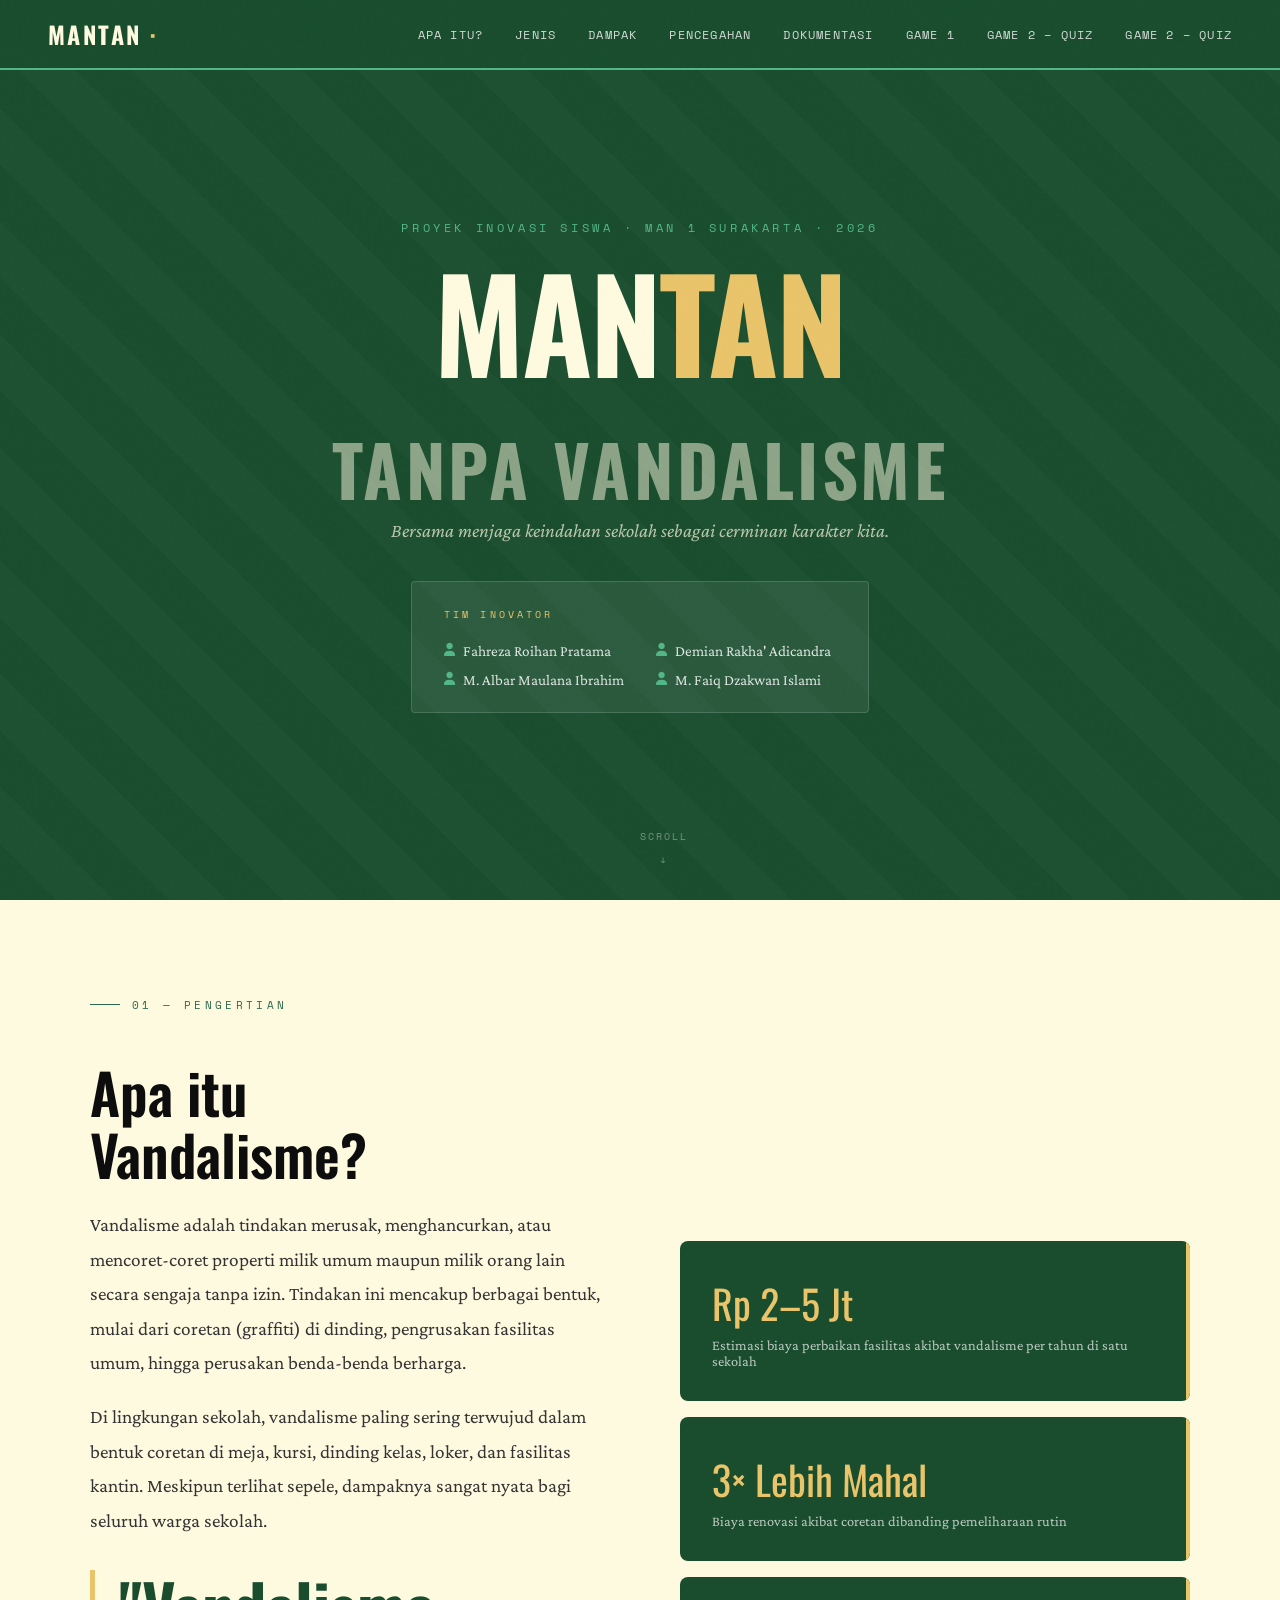
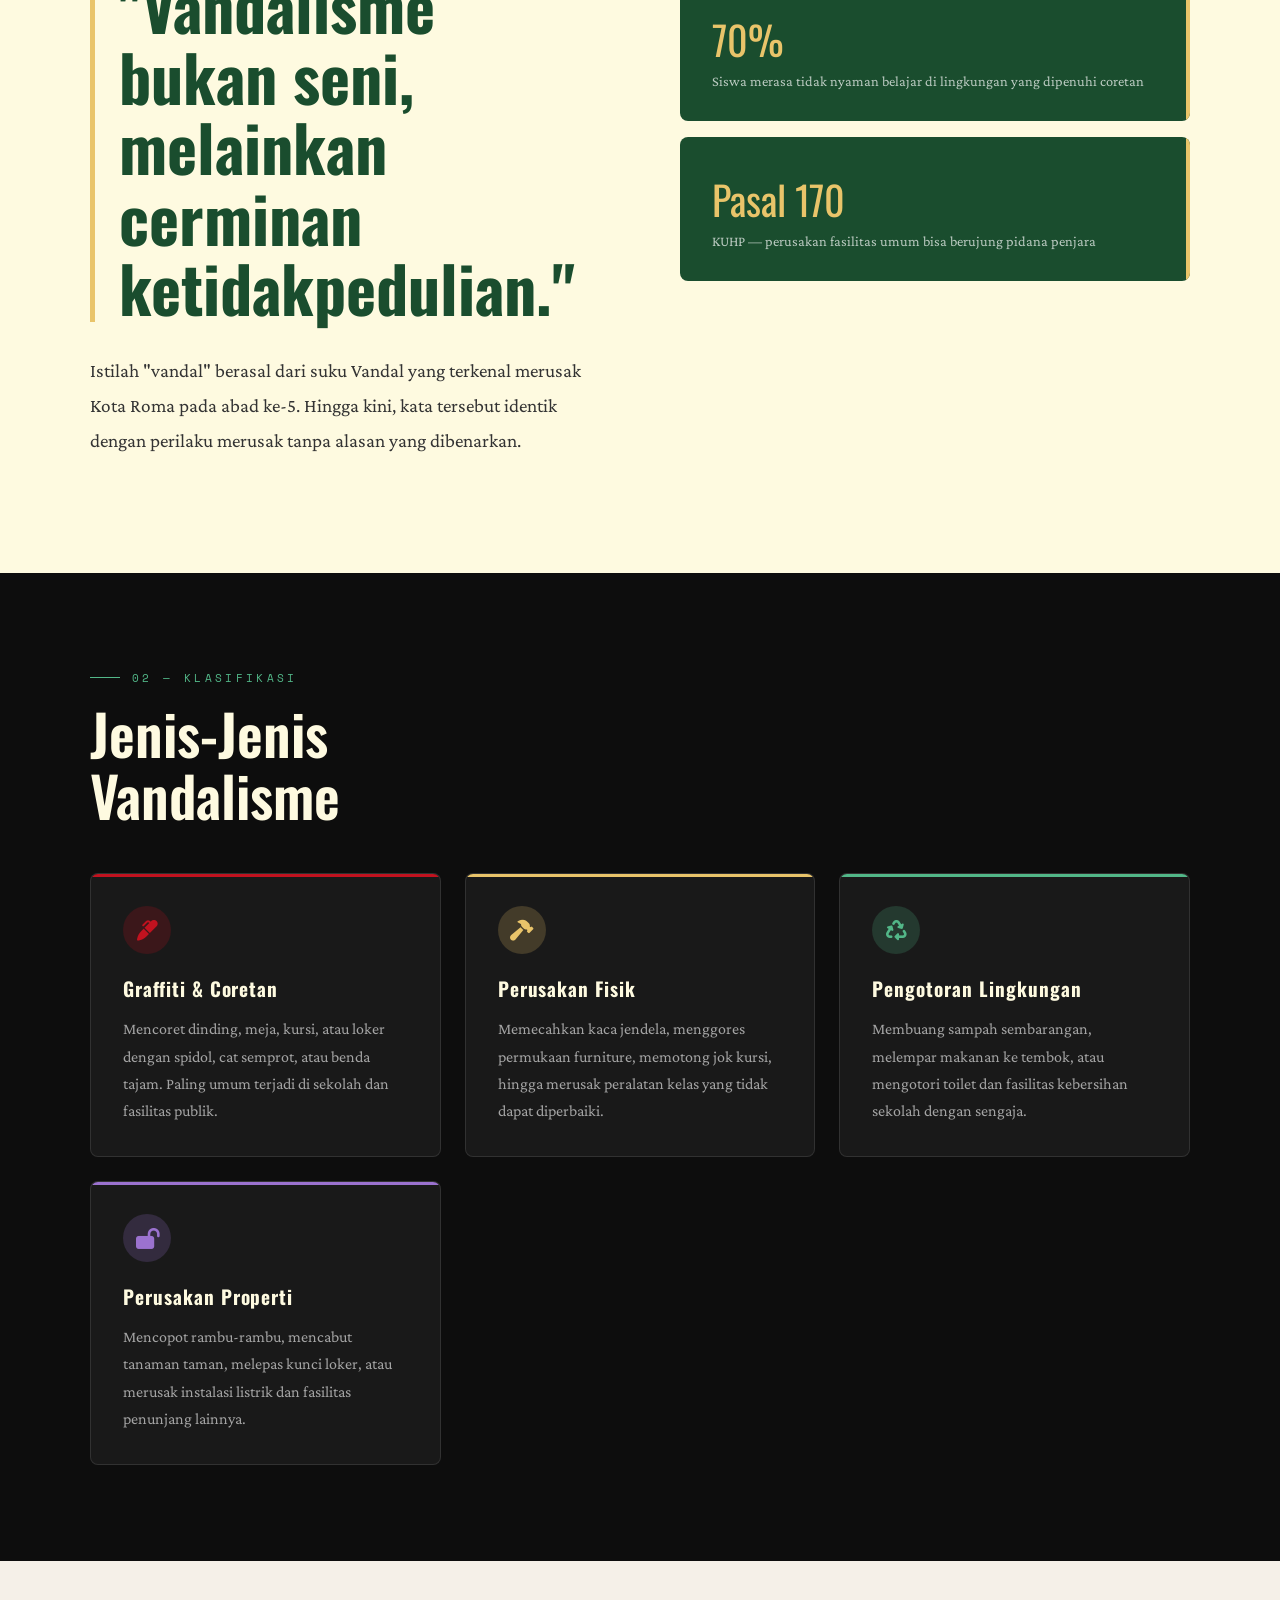
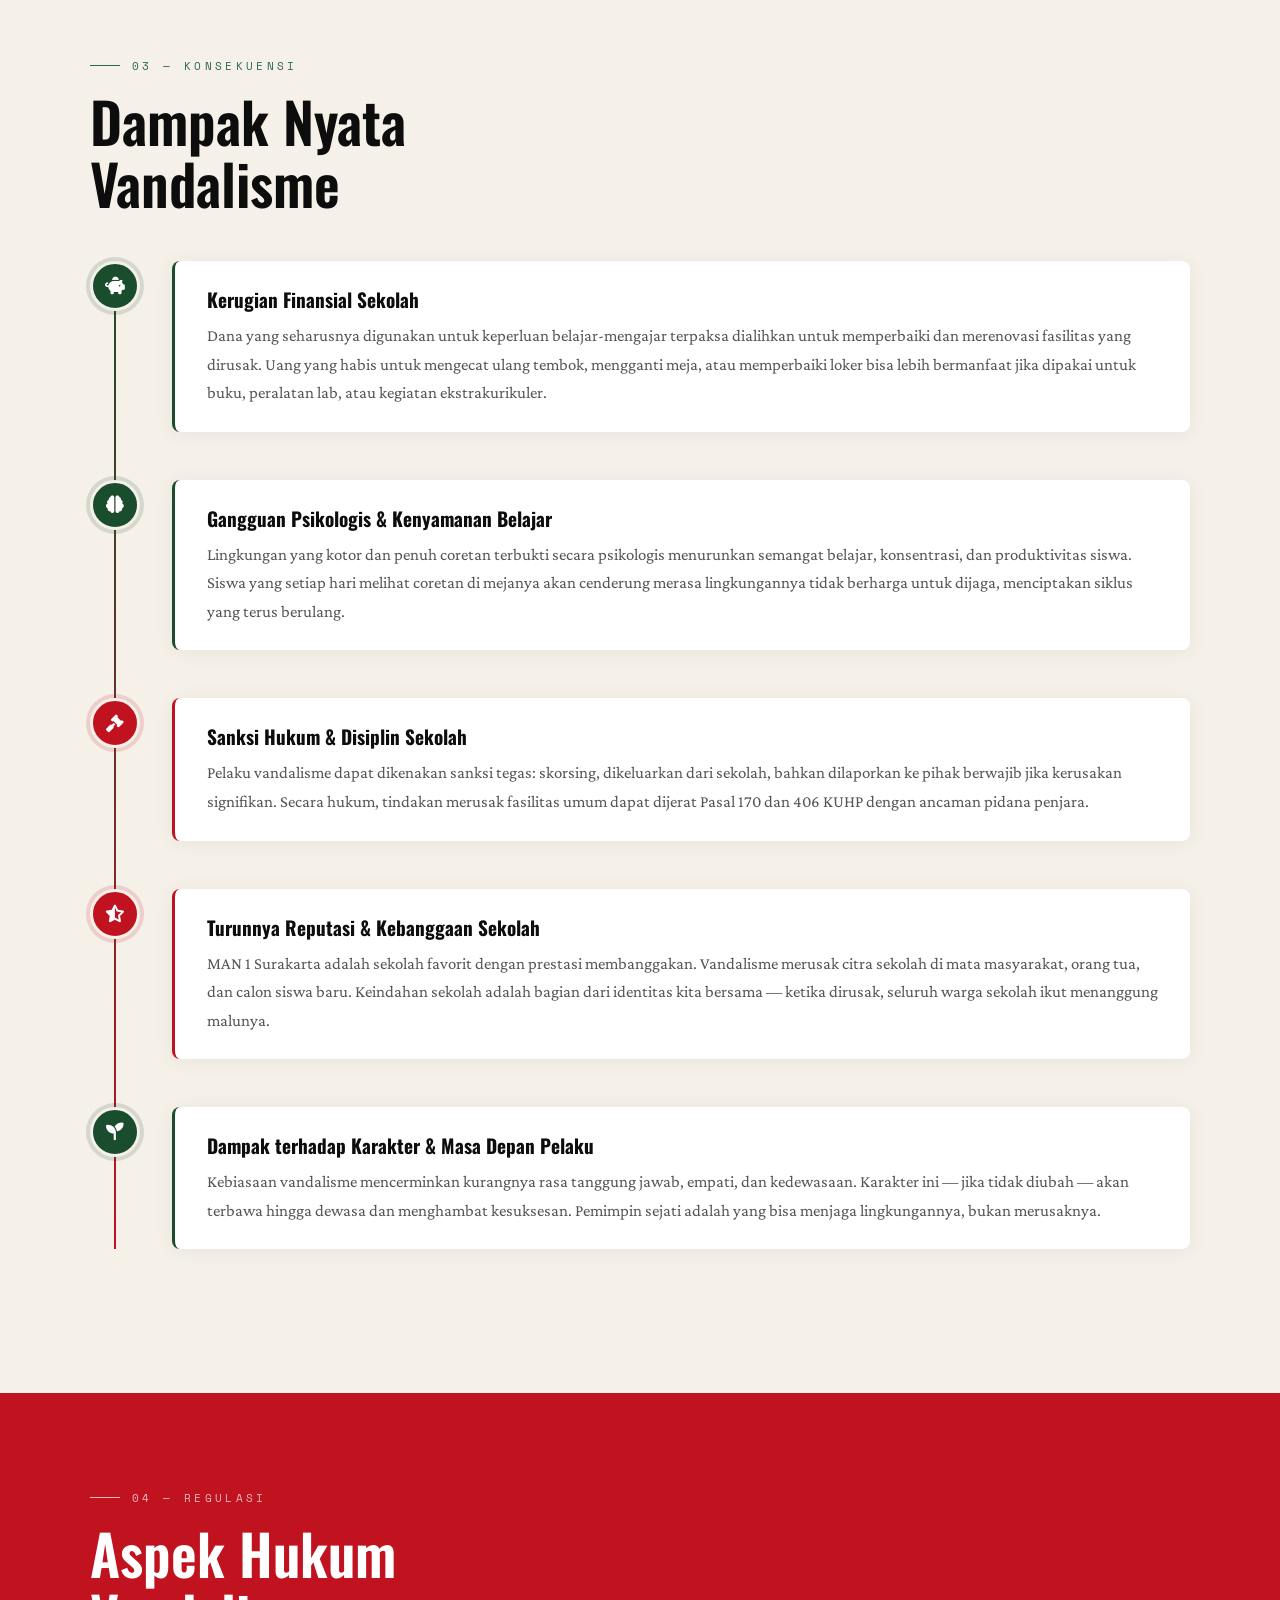
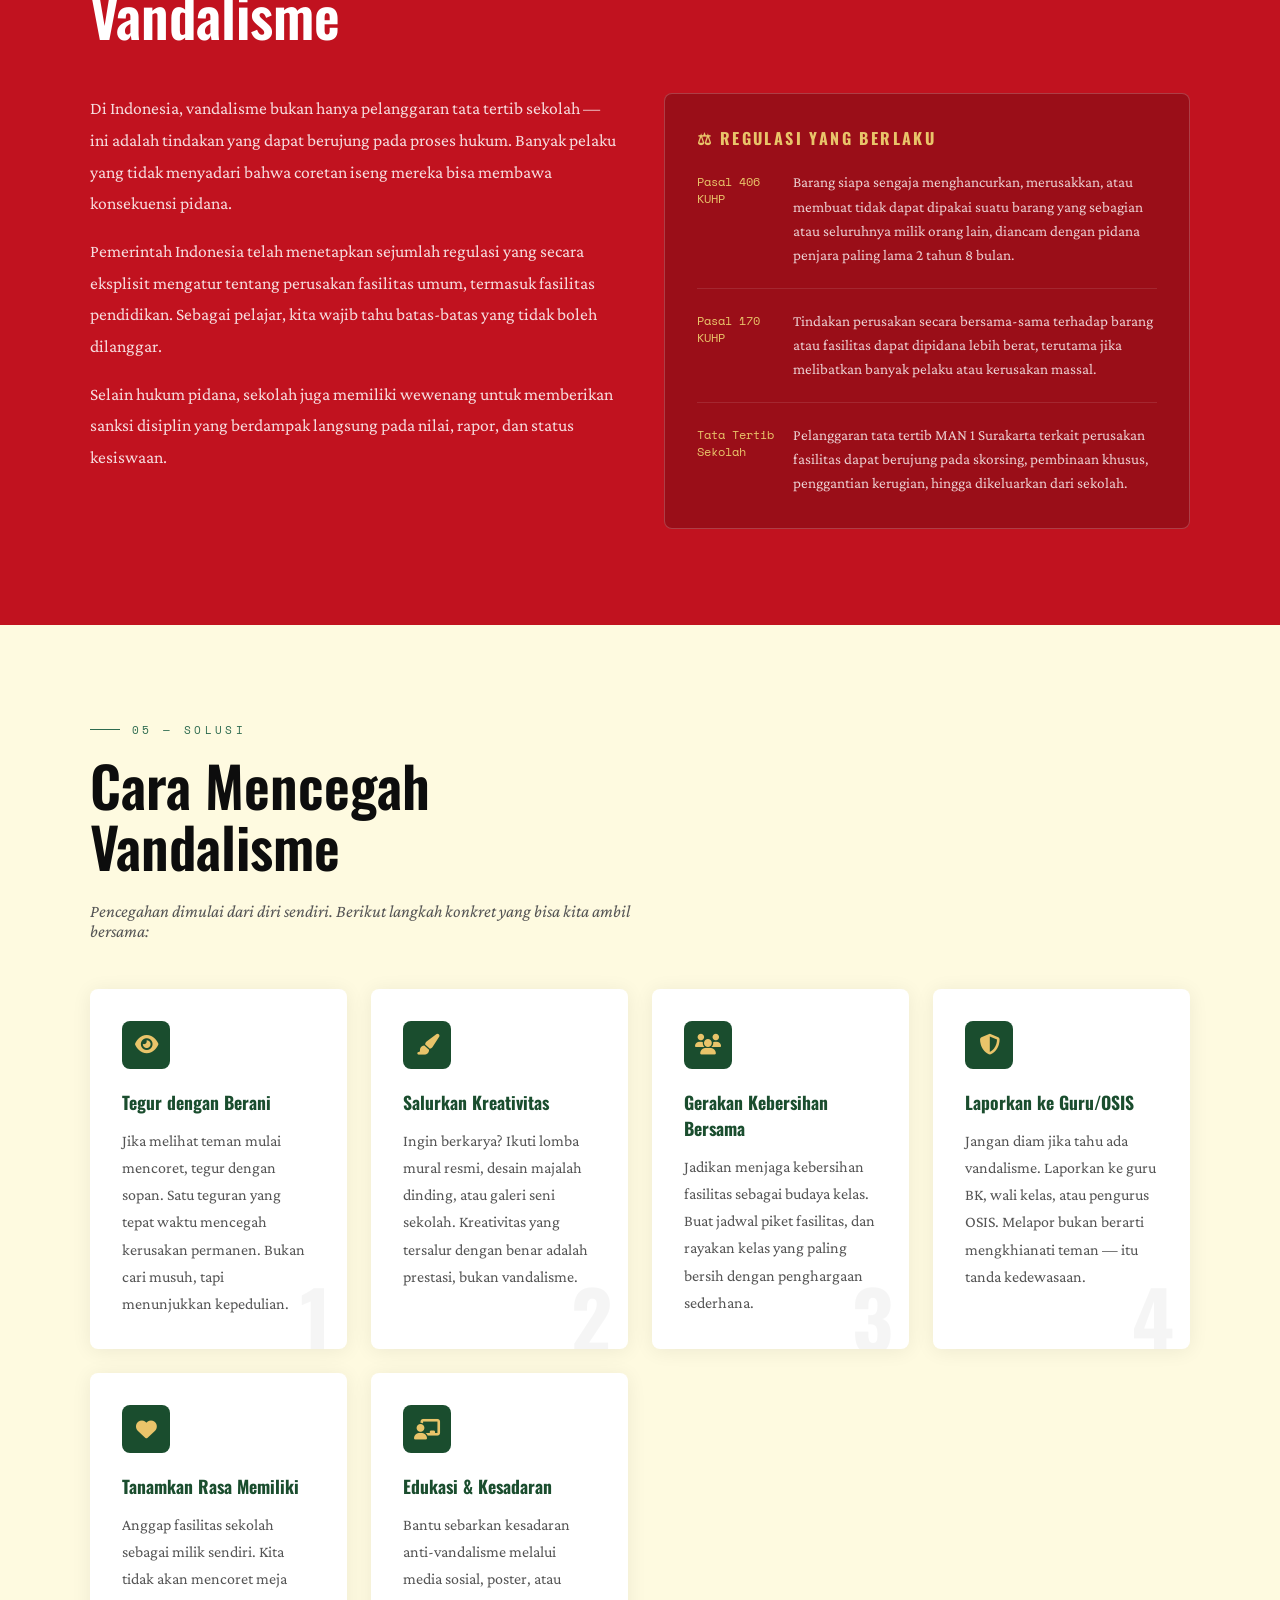
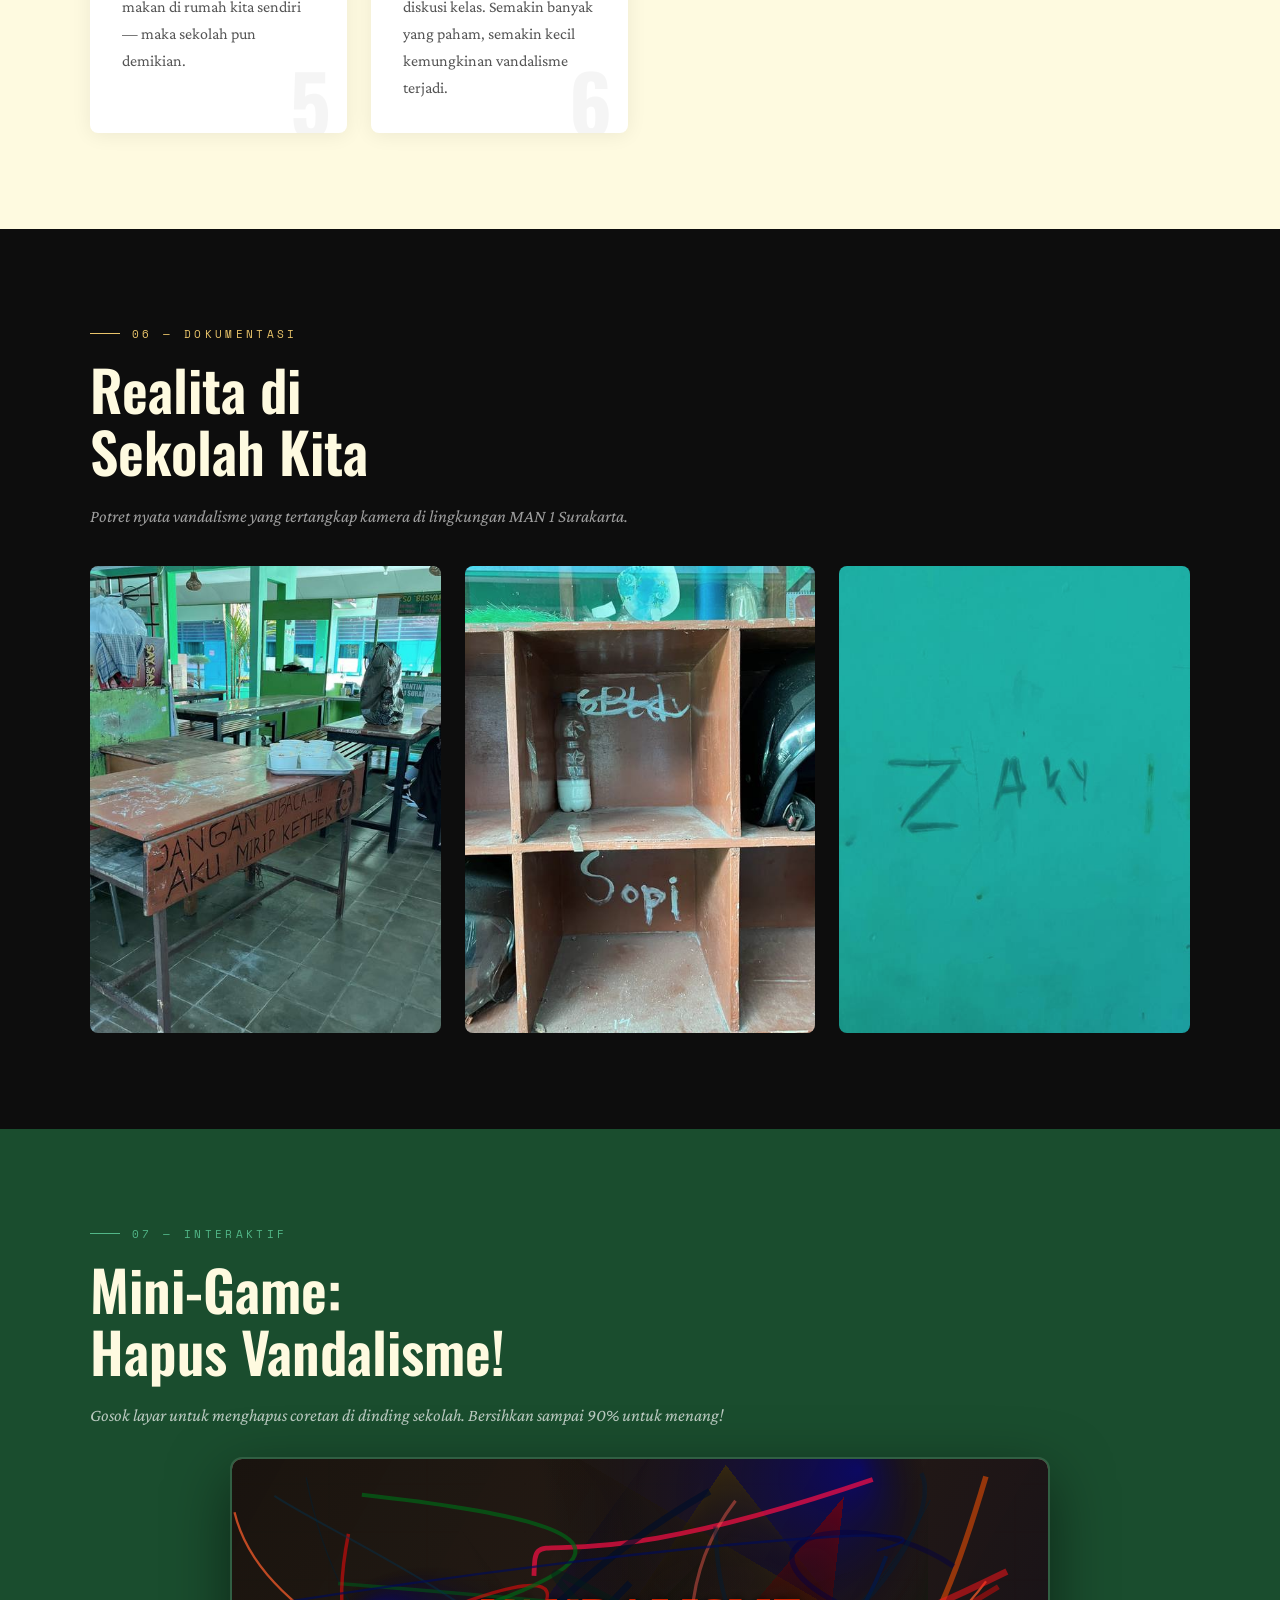
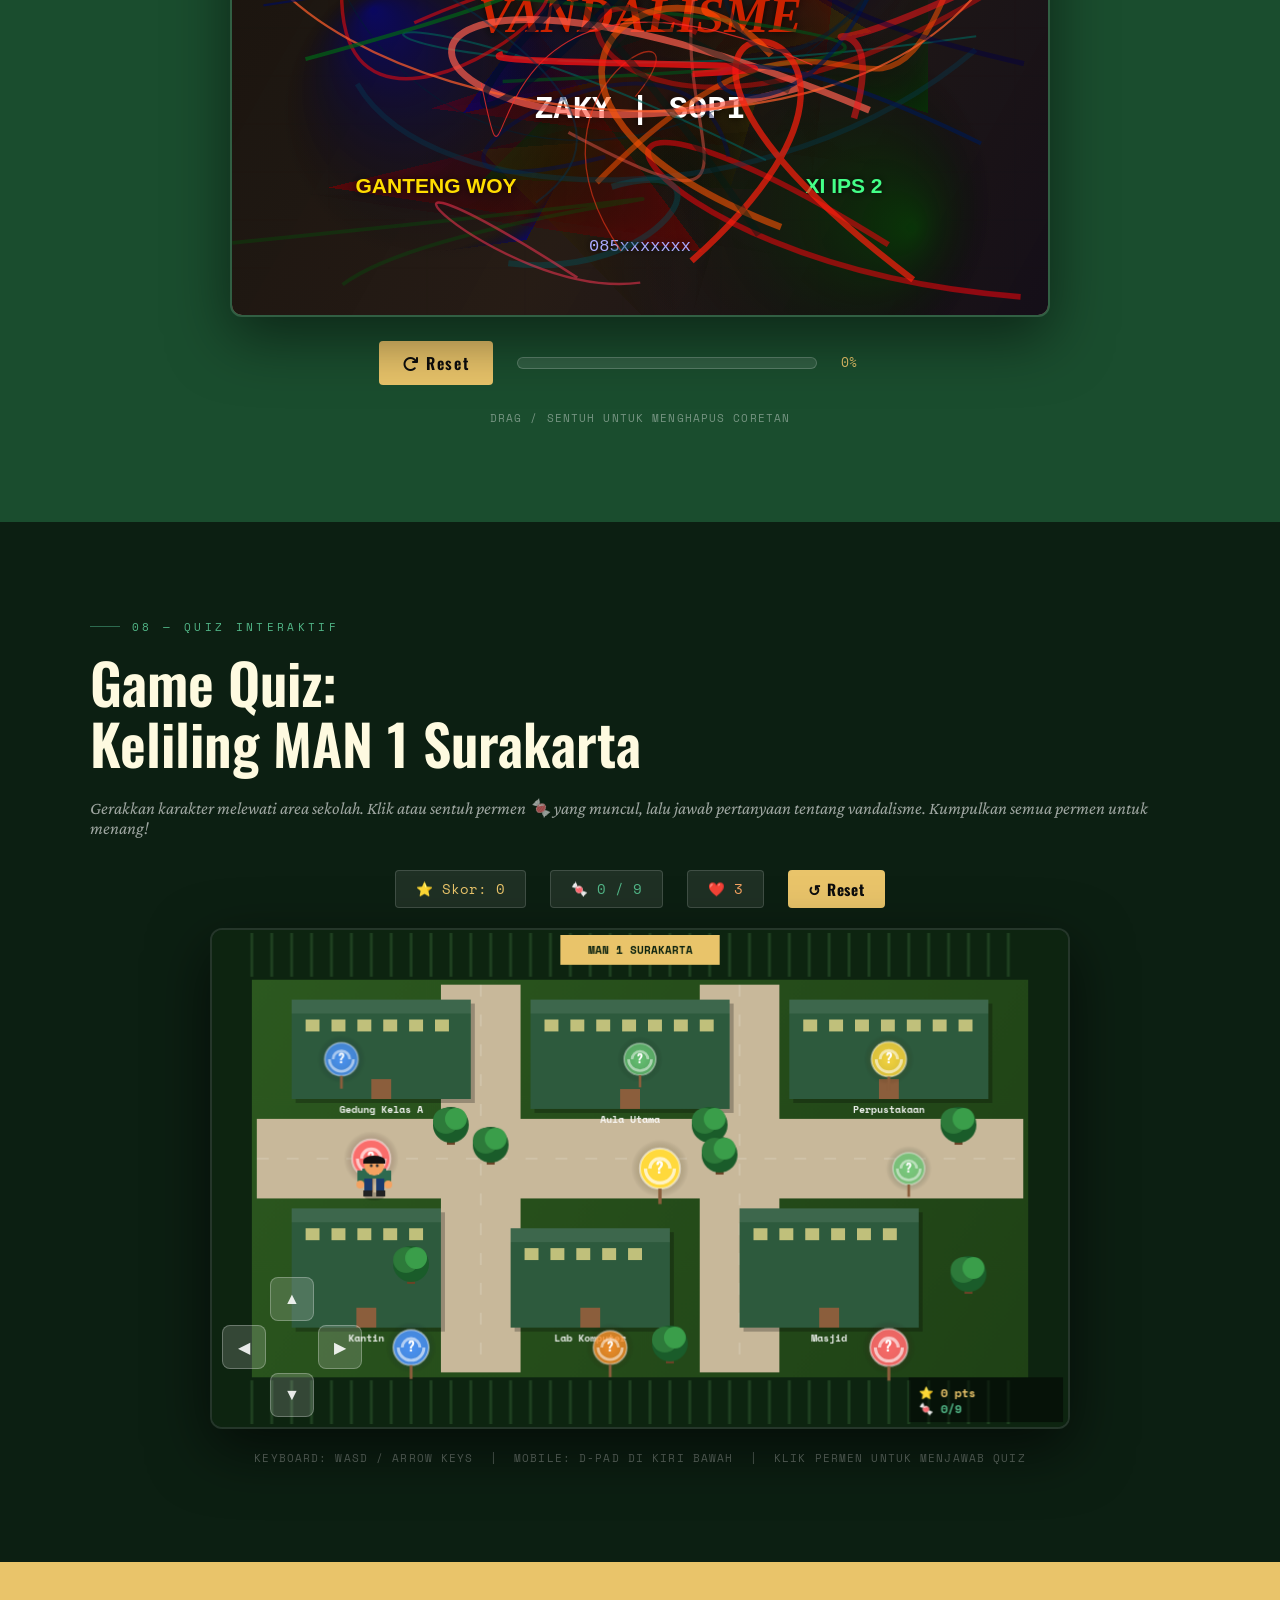
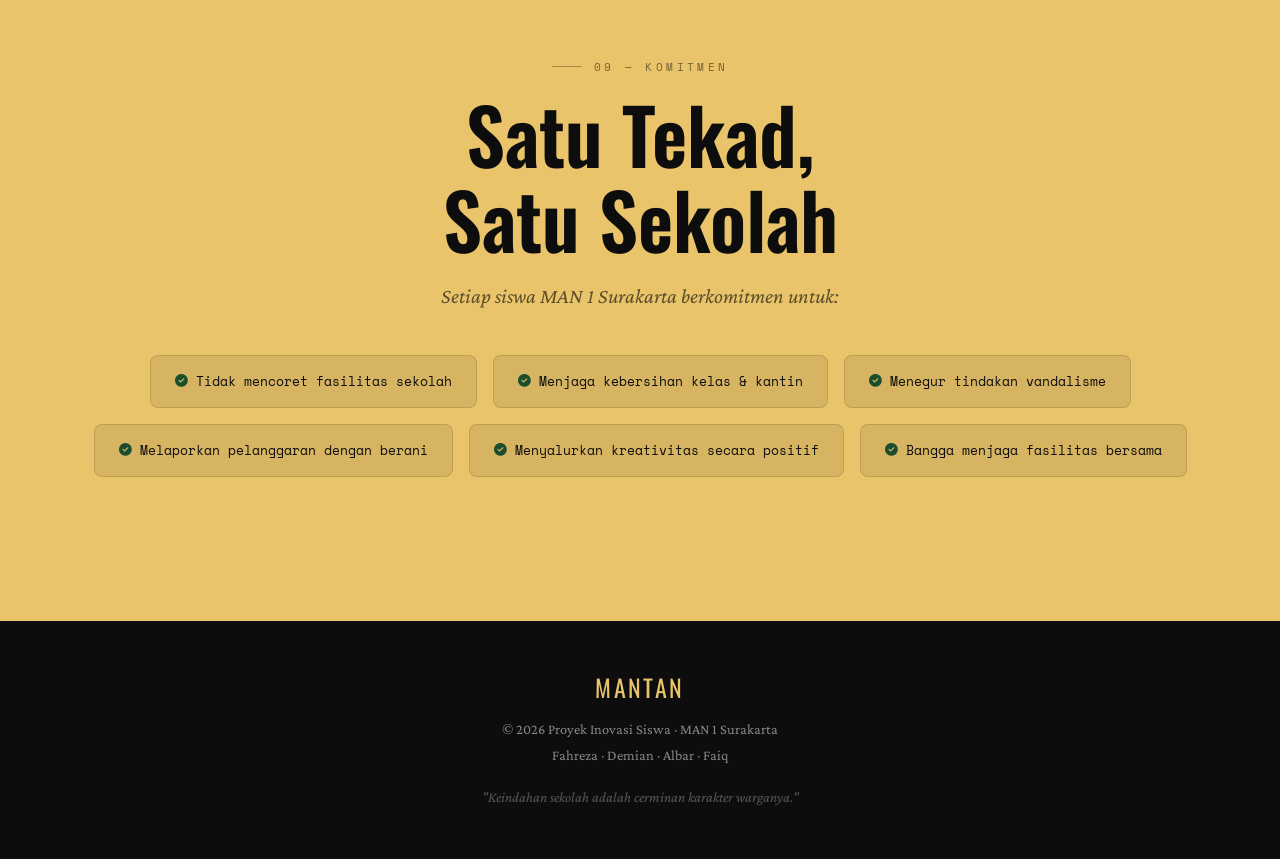
==== index.html @ 7226c42e "Rename mantan-antivandalisme 2.html to index.html" ====
<!DOCTYPE html>
<html lang="id">
<head>
<meta charset="UTF-8">
<meta name="viewport" content="width=device-width, initial-scale=1.0">
<title>MANTAN – MAN 1 Surakarta Tanpa Vandalisme</title>
<link href="https://fonts.googleapis.com/css2?family=Oswald:wght@400;600;700&family=Crimson+Pro:ital,wght@0,400;0,600;1,400&family=Space+Mono:wght@400;700&display=swap" rel="stylesheet">
<link href="https://cdnjs.cloudflare.com/ajax/libs/font-awesome/6.5.0/css/all.min.css" rel="stylesheet">
<style>
:root {
  --ink: #0d0d0d;
  --paper: #f5f0e8;
  --green-deep: #1a4d2e;
  --green-mid: #2d6a4f;
  --green-bright: #52b788;
  --red-accent: #c1121f;
  --amber: #e9c46a;
  --cream: #fefae0;
}

*, *::before, *::after { box-sizing: border-box; margin: 0; padding: 0; }

html { scroll-behavior: smooth; }

body {
  font-family: 'Crimson Pro', Georgia, serif;
  background: var(--paper);
  color: var(--ink);
  overflow-x: hidden;
}

/* ── GRAIN OVERLAY ── */
body::before {
  content: '';
  position: fixed;
  inset: 0;
  pointer-events: none;
  z-index: 9999;
  background-image: url("data:image/svg+xml,%3Csvg viewBox='0 0 256 256' xmlns='http://www.w3.org/2000/svg'%3E%3Cfilter id='noise'%3E%3CfeTurbulence type='fractalNoise' baseFrequency='0.9' numOctaves='4' stitchTiles='stitch'/%3E%3C/filter%3E%3Crect width='100%25' height='100%25' filter='url(%23noise)' opacity='0.04'/%3E%3C/svg%3E");
  opacity: 0.3;
}

/* ── NAV ── */
nav {
  position: fixed;
  top: 0; left: 0; right: 0;
  z-index: 1000;
  display: flex;
  justify-content: space-between;
  align-items: center;
  padding: 1rem 3rem;
  background: rgba(26, 77, 46, 0.95);
  backdrop-filter: blur(12px);
  border-bottom: 2px solid var(--green-bright);
}

.nav-logo {
  font-family: 'Oswald', sans-serif;
  font-size: 1.5rem;
  font-weight: 700;
  color: var(--cream);
  letter-spacing: 0.1em;
}

.nav-logo span { color: var(--amber); }

.nav-links { display: flex; gap: 2rem; list-style: none; }

.nav-links a {
  font-family: 'Space Mono', monospace;
  font-size: 0.75rem;
  color: rgba(255,255,255,0.8);
  text-decoration: none;
  letter-spacing: 0.1em;
  text-transform: uppercase;
  transition: color 0.3s;
  position: relative;
}

.nav-links a::after {
  content: '';
  position: absolute;
  bottom: -4px; left: 0; right: 0;
  height: 1px;
  background: var(--amber);
  transform: scaleX(0);
  transition: transform 0.3s;
}

.nav-links a:hover { color: var(--amber); }
.nav-links a:hover::after { transform: scaleX(1); }

/* hamburger */
.ham { display: none; flex-direction: column; gap: 5px; cursor: pointer; }
.ham span { width: 24px; height: 2px; background: white; transition: 0.3s; }

/* ── HERO ── */
#hero {
  min-height: 100vh;
  display: flex;
  align-items: center;
  justify-content: center;
  position: relative;
  overflow: hidden;
  background: var(--green-deep);
  padding: 6rem 2rem 4rem;
}

.hero-bg-pattern {
  position: absolute; inset: 0;
  background-image: repeating-linear-gradient(
    45deg,
    transparent,
    transparent 40px,
    rgba(255,255,255,0.02) 40px,
    rgba(255,255,255,0.02) 80px
  );
}

.hero-content {
  position: relative;
  z-index: 2;
  text-align: center;
  max-width: 900px;
}

.hero-eyebrow {
  font-family: 'Space Mono', monospace;
  font-size: 0.75rem;
  letter-spacing: 0.3em;
  color: var(--green-bright);
  text-transform: uppercase;
  margin-bottom: 1.5rem;
  opacity: 0;
  animation: fadeUp 0.8s 0.2s forwards;
}

.hero-title {
  font-family: 'Oswald', sans-serif;
  font-size: clamp(3rem, 10vw, 8rem);
  font-weight: 700;
  line-height: 0.95;
  color: var(--cream);
  text-transform: uppercase;
  letter-spacing: -0.02em;
  margin-bottom: 1rem;
  opacity: 0;
  animation: fadeUp 0.8s 0.4s forwards;
}

.hero-title .accent { color: var(--amber); }

.hero-subtitle {
  font-size: 1.2rem;
  color: rgba(254,250,224,0.7);
  font-style: italic;
  max-width: 500px;
  margin: 0 auto 2.5rem;
  opacity: 0;
  animation: fadeUp 0.8s 0.6s forwards;
}

.hero-team {
  display: inline-grid;
  grid-template-columns: 1fr 1fr;
  gap: 0.75rem 2rem;
  background: rgba(255,255,255,0.07);
  border: 1px solid rgba(255,255,255,0.15);
  padding: 1.5rem 2rem;
  border-radius: 4px;
  text-align: left;
  opacity: 0;
  animation: fadeUp 0.8s 0.8s forwards;
}

.hero-team-label {
  grid-column: 1/-1;
  font-family: 'Space Mono', monospace;
  font-size: 0.65rem;
  letter-spacing: 0.3em;
  color: var(--amber);
  text-transform: uppercase;
  margin-bottom: 0.5rem;
}

.hero-team-member {
  font-size: 0.95rem;
  color: rgba(255,255,255,0.85);
  display: flex;
  align-items: center;
  gap: 0.5rem;
}

.hero-team-member i { color: var(--green-bright); font-size: 0.8rem; }

.scroll-cue {
  position: absolute;
  bottom: 2rem;
  left: 50%;
  transform: translateX(-50%);
  display: flex;
  flex-direction: column;
  align-items: center;
  gap: 0.5rem;
  color: rgba(255,255,255,0.4);
  font-family: 'Space Mono', monospace;
  font-size: 0.65rem;
  letter-spacing: 0.2em;
  text-transform: uppercase;
  animation: fadeUp 1s 1.5s both;
}

.scroll-cue .arrow { animation: bounce 1.5s infinite; }

/* ── SECTION BASE ── */
section { padding: 6rem 2rem; }

.container { max-width: 1100px; margin: 0 auto; }

.section-tag {
  font-family: 'Space Mono', monospace;
  font-size: 0.7rem;
  letter-spacing: 0.3em;
  text-transform: uppercase;
  color: var(--green-mid);
  margin-bottom: 1rem;
  display: flex;
  align-items: center;
  gap: 0.75rem;
}

.section-tag::before {
  content: '';
  width: 30px;
  height: 1px;
  background: var(--green-mid);
}

.section-title {
  font-family: 'Oswald', sans-serif;
  font-size: clamp(2rem, 5vw, 3.5rem);
  font-weight: 600;
  line-height: 1.1;
  color: var(--ink);
  margin-bottom: 1.5rem;
}

/* ── DEFINISI SECTION ── */
#definisi { background: var(--cream); }

.definisi-grid {
  display: grid;
  grid-template-columns: 1fr 1fr;
  gap: 5rem;
  align-items: center;
  margin-top: 3rem;
}

.definisi-text p {
  font-size: 1.2rem;
  line-height: 1.8;
  color: #333;
  margin-bottom: 1.2rem;
}

.definisi-big-quote {
  font-family: 'Oswald', sans-serif;
  font-size: clamp(2.5rem, 5vw, 4rem);
  font-weight: 700;
  line-height: 1.1;
  color: var(--green-deep);
  border-left: 5px solid var(--amber);
  padding-left: 1.5rem;
  margin: 2rem 0;
}

.definisi-visual {
  position: relative;
}

.stat-card {
  background: var(--green-deep);
  color: white;
  padding: 2rem;
  border-radius: 8px;
  margin-bottom: 1rem;
  transform: translateX(0);
  transition: transform 0.3s;
  position: relative;
  overflow: hidden;
}

.stat-card::after {
  content: '';
  position: absolute;
  top: 0; right: 0;
  width: 4px;
  height: 100%;
  background: var(--amber);
}

.stat-card:hover { transform: translateX(-5px); }
.stat-num { font-family: 'Oswald', sans-serif; font-size: 2.5rem; color: var(--amber); }
.stat-desc { font-size: 0.9rem; color: rgba(255,255,255,0.7); margin-top: 0.25rem; }

/* ── JENIS SECTION ── */
#jenis { background: var(--ink); }
#jenis .section-tag { color: var(--green-bright); }
#jenis .section-tag::before { background: var(--green-bright); }
#jenis .section-title { color: var(--cream); }

.jenis-grid {
  display: grid;
  grid-template-columns: repeat(auto-fit, minmax(280px, 1fr));
  gap: 1.5rem;
  margin-top: 3rem;
}

.jenis-card {
  background: rgba(255,255,255,0.05);
  border: 1px solid rgba(255,255,255,0.1);
  border-radius: 8px;
  padding: 2rem;
  transition: all 0.3s;
  position: relative;
  overflow: hidden;
}

.jenis-card::before {
  content: '';
  position: absolute;
  top: 0; left: 0; right: 0;
  height: 3px;
}

.jenis-card.type-1::before { background: var(--red-accent); }
.jenis-card.type-2::before { background: var(--amber); }
.jenis-card.type-3::before { background: var(--green-bright); }
.jenis-card.type-4::before { background: #9b72cf; }

.jenis-card:hover {
  background: rgba(255,255,255,0.09);
  transform: translateY(-4px);
}

.jenis-icon {
  width: 3rem;
  height: 3rem;
  border-radius: 50%;
  display: flex;
  align-items: center;
  justify-content: center;
  font-size: 1.3rem;
  margin-bottom: 1.25rem;
}

.type-1 .jenis-icon { background: rgba(193,18,31,0.2); color: var(--red-accent); }
.type-2 .jenis-icon { background: rgba(233,196,106,0.2); color: var(--amber); }
.type-3 .jenis-icon { background: rgba(82,183,136,0.2); color: var(--green-bright); }
.type-4 .jenis-icon { background: rgba(155,114,207,0.2); color: #9b72cf; }

.jenis-card h3 {
  font-family: 'Oswald', sans-serif;
  font-size: 1.2rem;
  color: var(--cream);
  margin-bottom: 0.75rem;
  letter-spacing: 0.05em;
}

.jenis-card p { font-size: 1rem; color: rgba(255,255,255,0.6); line-height: 1.7; }

/* ── DAMPAK SECTION ── */
#dampak { background: var(--paper); }

.dampak-timeline {
  margin-top: 3rem;
  position: relative;
}

.dampak-timeline::before {
  content: '';
  position: absolute;
  left: 24px;
  top: 0; bottom: 0;
  width: 2px;
  background: linear-gradient(to bottom, var(--green-deep), var(--red-accent));
}

.dampak-item {
  display: flex;
  gap: 2rem;
  margin-bottom: 3rem;
  padding-left: 0;
}

.dampak-dot {
  width: 50px;
  height: 50px;
  border-radius: 50%;
  background: var(--green-deep);
  border: 3px solid var(--paper);
  display: flex;
  align-items: center;
  justify-content: center;
  color: white;
  flex-shrink: 0;
  font-size: 1.1rem;
  box-shadow: 0 0 0 4px rgba(26,77,46,0.15);
  transition: transform 0.3s;
}

.dampak-item:hover .dampak-dot { transform: scale(1.15); }
.dampak-item.danger .dampak-dot { background: var(--red-accent); box-shadow: 0 0 0 4px rgba(193,18,31,0.15); }

.dampak-body {
  background: white;
  border-radius: 8px;
  padding: 1.5rem 2rem;
  flex: 1;
  box-shadow: 0 2px 20px rgba(0,0,0,0.06);
  border-left: 3px solid var(--green-deep);
  transition: transform 0.3s, box-shadow 0.3s;
}

.dampak-item:hover .dampak-body {
  transform: translateX(4px);
  box-shadow: 0 4px 30px rgba(0,0,0,0.1);
}

.dampak-item.danger .dampak-body { border-left-color: var(--red-accent); }

.dampak-body h3 {
  font-family: 'Oswald', sans-serif;
  font-size: 1.2rem;
  margin-bottom: 0.5rem;
  color: var(--ink);
}

.dampak-body p { color: #555; line-height: 1.7; font-size: 1.05rem; }

/* ── HUKUM SECTION ── */
#hukum { background: var(--red-accent); }
#hukum .section-tag { color: rgba(255,255,255,0.7); }
#hukum .section-tag::before { background: rgba(255,255,255,0.7); }
#hukum .section-title { color: white; }

.hukum-content {
  display: grid;
  grid-template-columns: 1fr 1fr;
  gap: 3rem;
  margin-top: 3rem;
  align-items: start;
}

.hukum-text p {
  color: rgba(255,255,255,0.85);
  font-size: 1.1rem;
  line-height: 1.8;
  margin-bottom: 1rem;
}

.pasal-box {
  background: rgba(0,0,0,0.2);
  border: 1px solid rgba(255,255,255,0.2);
  border-radius: 8px;
  padding: 2rem;
}

.pasal-box h3 {
  font-family: 'Oswald', sans-serif;
  font-size: 1rem;
  color: var(--amber);
  letter-spacing: 0.15em;
  text-transform: uppercase;
  margin-bottom: 1.25rem;
}

.pasal-item {
  display: flex;
  gap: 1rem;
  margin-bottom: 1.25rem;
  padding-bottom: 1.25rem;
  border-bottom: 1px solid rgba(255,255,255,0.1);
}

.pasal-item:last-child { border-bottom: none; margin-bottom: 0; padding-bottom: 0; }

.pasal-num {
  font-family: 'Space Mono', monospace;
  font-size: 0.75rem;
  color: var(--amber);
  white-space: nowrap;
  margin-top: 3px;
  min-width: 80px;
}

.pasal-item p { color: rgba(255,255,255,0.8); font-size: 0.95rem; line-height: 1.6; }

/* ── PENCEGAHAN ── */
#pencegahan { background: var(--cream); }

.pencegahan-steps {
  display: grid;
  grid-template-columns: repeat(auto-fit, minmax(250px, 1fr));
  gap: 1.5rem;
  margin-top: 3rem;
}

.step-card {
  position: relative;
  padding: 2rem;
  background: white;
  border-radius: 8px;
  box-shadow: 0 2px 20px rgba(0,0,0,0.07);
  transition: transform 0.3s, box-shadow 0.3s;
  overflow: hidden;
}

.step-card::after {
  content: attr(data-num);
  position: absolute;
  bottom: -0.5rem;
  right: 1rem;
  font-family: 'Oswald', sans-serif;
  font-size: 5rem;
  color: rgba(0,0,0,0.04);
  font-weight: 700;
  line-height: 1;
}

.step-card:hover {
  transform: translateY(-6px);
  box-shadow: 0 10px 30px rgba(0,0,0,0.12);
}

.step-icon {
  width: 48px;
  height: 48px;
  background: var(--green-deep);
  border-radius: 8px;
  display: flex;
  align-items: center;
  justify-content: center;
  color: var(--amber);
  font-size: 1.3rem;
  margin-bottom: 1.25rem;
}

.step-card h3 {
  font-family: 'Oswald', sans-serif;
  font-size: 1.1rem;
  margin-bottom: 0.75rem;
  color: var(--green-deep);
}

.step-card p { color: #555; font-size: 1rem; line-height: 1.7; }

/* ── GALLERY ── */
#gallery { background: var(--ink); }
#gallery .section-tag { color: var(--amber); }
#gallery .section-tag::before { background: var(--amber); }
#gallery .section-title { color: var(--cream); }

.gallery-lead { color: rgba(255,255,255,0.6); font-size: 1.1rem; font-style: italic; margin-bottom: 2.5rem; }

.gallery-grid {
  display: grid;
  grid-template-columns: repeat(3, 1fr);
  gap: 1.5rem;
}

.gallery-item {
  position: relative;
  border-radius: 8px;
  overflow: hidden;
  aspect-ratio: 3/4;
  cursor: pointer;
}

.gallery-item img {
  width: 100%;
  height: 100%;
  object-fit: cover;
  transition: transform 0.5s ease;
  filter: grayscale(20%);
}

.gallery-item:hover img {
  transform: scale(1.07);
  filter: grayscale(0%);
}

.gallery-overlay {
  position: absolute;
  inset: 0;
  background: linear-gradient(to top, rgba(0,0,0,0.85) 0%, transparent 50%);
  display: flex;
  align-items: flex-end;
  padding: 1.5rem;
  opacity: 0;
  transition: opacity 0.4s;
}

.gallery-item:hover .gallery-overlay { opacity: 1; }

.gallery-caption {
  font-family: 'Space Mono', monospace;
  font-size: 0.75rem;
  color: white;
  letter-spacing: 0.05em;
  line-height: 1.5;
}

.gallery-badge {
  display: inline-block;
  background: var(--red-accent);
  color: white;
  font-family: 'Space Mono', monospace;
  font-size: 0.65rem;
  padding: 0.2rem 0.6rem;
  border-radius: 2px;
  margin-bottom: 0.4rem;
  letter-spacing: 0.1em;
  text-transform: uppercase;
}

/* ── LIGHTBOX ── */
.lightbox {
  position: fixed;
  inset: 0;
  background: rgba(0,0,0,0.92);
  z-index: 9000;
  display: flex;
  align-items: center;
  justify-content: center;
  opacity: 0;
  pointer-events: none;
  transition: opacity 0.3s;
}

.lightbox.active { opacity: 1; pointer-events: all; }

.lightbox img {
  max-width: 90vw;
  max-height: 85vh;
  object-fit: contain;
  border-radius: 4px;
}

.lightbox-close {
  position: absolute;
  top: 1.5rem; right: 1.5rem;
  width: 40px; height: 40px;
  background: rgba(255,255,255,0.1);
  border: none;
  border-radius: 50%;
  color: white;
  font-size: 1.2rem;
  cursor: pointer;
  display: flex; align-items: center; justify-content: center;
}

/* ── GAME SECTION ── */
#game { background: var(--green-deep); padding: 6rem 2rem; }
#game .section-tag { color: var(--green-bright); }
#game .section-tag::before { background: var(--green-bright); }
#game .section-title { color: var(--cream); }

.game-desc { color: rgba(255,255,255,0.7); font-size: 1.1rem; font-style: italic; margin-bottom: 2rem; }

.game-wrapper {
  display: flex;
  flex-direction: column;
  align-items: center;
  gap: 1.5rem;
}

.game-area {
  position: relative;
  width: 100%;
  max-width: 820px;
  height: 460px;
  border-radius: 12px;
  overflow: hidden;
  box-shadow: 0 20px 60px rgba(0,0,0,0.5);
  border: 2px solid rgba(255,255,255,0.1);
}

.game-bg {
  position: absolute;
  inset: 0;
  background: #b8a890;
  display: flex;
  align-items: center;
  justify-content: center;
}

/* Dinding tembok */
.game-bg::before {
  content: '';
  position: absolute;
  inset: 0;
  background-image:
    repeating-linear-gradient(0deg, transparent, transparent 46px, rgba(0,0,0,0.07) 46px, rgba(0,0,0,0.07) 48px),
    repeating-linear-gradient(90deg, transparent, transparent 96px, rgba(0,0,0,0.05) 96px, rgba(0,0,0,0.05) 98px);
}

#game-canvas {
  position: absolute;
  inset: 0;
  width: 100%;
  height: 100%;
  cursor: url("data:image/svg+xml,%3Csvg xmlns='http://www.w3.org/2000/svg' width='32' height='32' viewBox='0 0 32 32'%3E%3Ccircle cx='16' cy='16' r='14' fill='%23e9c46a' opacity='0.7'/%3E%3Ccircle cx='16' cy='16' r='6' fill='%231a4d2e'/%3E%3C/svg%3E"), auto;
  touch-action: none;
}

.game-hud {
  display: flex;
  align-items: center;
  gap: 1.5rem;
  flex-wrap: wrap;
  justify-content: center;
}

.progress-bar-wrap {
  background: rgba(255,255,255,0.1);
  border-radius: 999px;
  height: 12px;
  width: 300px;
  overflow: hidden;
  border: 1px solid rgba(255,255,255,0.2);
}

.progress-bar-fill {
  height: 100%;
  width: 0%;
  background: linear-gradient(90deg, var(--green-bright), var(--amber));
  border-radius: 999px;
  transition: width 0.4s ease;
}

.progress-label {
  font-family: 'Space Mono', monospace;
  font-size: 0.8rem;
  color: var(--amber);
  min-width: 60px;
}

.btn-reset {
  font-family: 'Oswald', sans-serif;
  font-size: 1rem;
  letter-spacing: 0.1em;
  background: var(--amber);
  color: var(--ink);
  border: none;
  padding: 0.6rem 1.5rem;
  border-radius: 4px;
  cursor: pointer;
  transition: transform 0.2s, background 0.2s;
  font-weight: 600;
}

.btn-reset:hover { background: #f4d78d; transform: translateY(-2px); }

#game-congrats {
  font-family: 'Oswald', sans-serif;
  font-size: 1.3rem;
  color: var(--amber);
  letter-spacing: 0.05em;
  text-align: center;
  display: none;
  animation: fadeUp 0.5s forwards;
}

.game-hint {
  font-family: 'Space Mono', monospace;
  font-size: 0.7rem;
  color: rgba(255,255,255,0.4);
  letter-spacing: 0.1em;
  text-transform: uppercase;
}

/* ── SERUAN SECTION ── */
#seruan {
  background: var(--amber);
  text-align: center;
  padding: 6rem 2rem;
}

#seruan .section-tag { color: rgba(0,0,0,0.5); justify-content: center; }
#seruan .section-tag::before { background: rgba(0,0,0,0.3); }
#seruan .section-title { color: var(--ink); font-size: clamp(2.5rem, 6vw, 5rem); }

.seruan-sub {
  font-size: 1.3rem;
  color: rgba(0,0,0,0.6);
  max-width: 600px;
  margin: 0 auto 3rem;
  font-style: italic;
}

.pledge-cards {
  display: flex;
  flex-wrap: wrap;
  gap: 1rem;
  justify-content: center;
  margin-bottom: 3rem;
}

.pledge-card {
  background: rgba(0,0,0,0.08);
  border: 1px solid rgba(0,0,0,0.12);
  border-radius: 8px;
  padding: 1rem 1.5rem;
  font-family: 'Space Mono', monospace;
  font-size: 0.8rem;
  color: var(--ink);
  display: flex;
  align-items: center;
  gap: 0.5rem;
  transition: background 0.2s;
}

.pledge-card:hover { background: rgba(0,0,0,0.15); }
.pledge-card i { color: var(--green-deep); }

/* ── FOOTER ── */
footer {
  background: var(--ink);
  color: rgba(255,255,255,0.5);
  text-align: center;
  padding: 3rem 2rem;
}

footer .footer-logo {
  font-family: 'Oswald', sans-serif;
  font-size: 1.5rem;
  color: var(--amber);
  margin-bottom: 0.75rem;
  letter-spacing: 0.1em;
}

footer p { font-size: 0.9rem; line-height: 1.8; }
footer .italic { font-style: italic; color: rgba(255,255,255,0.3); }

/* ── ANIMATIONS ── */
@keyframes fadeUp {
  from { opacity: 0; transform: translateY(30px); }
  to { opacity: 1; transform: translateY(0); }
}

@keyframes bounce {
  0%, 100% { transform: translateY(0); }
  50% { transform: translateY(6px); }
}

/* Scroll reveal */
.reveal {
  opacity: 0;
  transform: translateY(40px);
  transition: opacity 0.7s ease, transform 0.7s ease;
}

.reveal.visible {
  opacity: 1;
  transform: translateY(0);
}

.reveal-left {
  opacity: 0;
  transform: translateX(-40px);
  transition: opacity 0.7s ease, transform 0.7s ease;
}

.reveal-left.visible {
  opacity: 1;
  transform: translateX(0);
}

.reveal-right {
  opacity: 0;
  transform: translateX(40px);
  transition: opacity 0.7s ease, transform 0.7s ease;
}

.reveal-right.visible {
  opacity: 1;
  transform: translateX(0);
}

/* stagger */
.stagger > * { opacity: 0; transform: translateY(30px); transition: opacity 0.5s, transform 0.5s; }
.stagger.visible > *:nth-child(1) { transition-delay: 0s; }
.stagger.visible > *:nth-child(2) { transition-delay: 0.1s; }
.stagger.visible > *:nth-child(3) { transition-delay: 0.2s; }
.stagger.visible > *:nth-child(4) { transition-delay: 0.3s; }
.stagger.visible > *:nth-child(5) { transition-delay: 0.4s; }
.stagger.visible > *:nth-child(6) { transition-delay: 0.5s; }
.stagger.visible > * { opacity: 1; transform: translateY(0); }

/* ── RESPONSIVE ── */
@media (max-width: 768px) {
  nav { padding: 1rem 1.25rem; }
  .nav-links { display: none; flex-direction: column; position: absolute; top: 100%; left: 0; right: 0; background: var(--green-deep); padding: 1.5rem; gap: 1rem; }
  .nav-links.open { display: flex; }
  .ham { display: flex; }
  .hero-team { grid-template-columns: 1fr; }
  .definisi-grid { grid-template-columns: 1fr; gap: 2.5rem; }
  .hukum-content { grid-template-columns: 1fr; }
  .gallery-grid { grid-template-columns: 1fr; }
  .game-area { height: 320px; }
  .progress-bar-wrap { width: 200px; }
  section { padding: 4rem 1.25rem; }
}
</style>
</head>
<body>

<!-- NAV -->
<nav>
  <div class="nav-logo">MANTAN <span>·</span></div>
  <ul class="nav-links" id="navlinks">
    <li><a href="#definisi">Apa itu?</a></li>
    <li><a href="#jenis">Jenis</a></li>
    <li><a href="#dampak">Dampak</a></li>
    <li><a href="#pencegahan">Pencegahan</a></li>
    <li><a href="#gallery">Dokumentasi</a></li>
    <li><a href="#game">Game 1</a></li>
    <li><a href="#quiz">Game 2 – Quiz</a></li>
    <li><a href="#quiz">Game 2 – Quiz</a></li>
  </ul>
  <div class="ham" id="ham" onclick="document.getElementById('navlinks').classList.toggle('open')">
    <span></span><span></span><span></span>
  </div>
</nav>

<!-- HERO -->
<section id="hero">
  <div class="hero-bg-pattern"></div>
  <div class="hero-content">
    <p class="hero-eyebrow">Proyek Inovasi Siswa · MAN 1 Surakarta · 2026</p>
    <h1 class="hero-title">
      MAN<span class="accent">TAN</span><br>
      <span style="font-size: 0.55em; letter-spacing: 0.05em; color: rgba(254,250,224,0.5);">Tanpa Vandalisme</span>
    </h1>
    <p class="hero-subtitle">Bersama menjaga keindahan sekolah sebagai cerminan karakter kita.</p>
    <div class="hero-team">
      <div class="hero-team-label">Tim Inovator</div>
      <div class="hero-team-member"><i class="fas fa-user"></i> Fahreza Roihan Pratama</div>
      <div class="hero-team-member"><i class="fas fa-user"></i> Demian Rakha' Adicandra</div>
      <div class="hero-team-member"><i class="fas fa-user"></i> M. Albar Maulana Ibrahim</div>
      <div class="hero-team-member"><i class="fas fa-user"></i> M. Faiq Dzakwan Islami</div>
    </div>
  </div>
  <div class="scroll-cue">
    <span>Scroll</span>
    <span class="arrow">↓</span>
  </div>
</section>

<!-- DEFINISI -->
<section id="definisi">
  <div class="container">
    <div class="section-tag reveal">01 — Pengertian</div>
    <div class="definisi-grid">
      <div class="definisi-text reveal-left">
        <h2 class="section-title">Apa itu<br>Vandalisme?</h2>
        <p>Vandalisme adalah tindakan merusak, menghancurkan, atau mencoret-coret properti milik umum maupun milik orang lain secara sengaja tanpa izin. Tindakan ini mencakup berbagai bentuk, mulai dari coretan (graffiti) di dinding, pengrusakan fasilitas umum, hingga perusakan benda-benda berharga.</p>
        <p>Di lingkungan sekolah, vandalisme paling sering terwujud dalam bentuk coretan di meja, kursi, dinding kelas, loker, dan fasilitas kantin. Meskipun terlihat sepele, dampaknya sangat nyata bagi seluruh warga sekolah.</p>
        <div class="definisi-big-quote">
          "Vandalisme bukan seni, melainkan cerminan ketidakpedulian."
        </div>
        <p>Istilah "vandal" berasal dari suku Vandal yang terkenal merusak Kota Roma pada abad ke-5. Hingga kini, kata tersebut identik dengan perilaku merusak tanpa alasan yang dibenarkan.</p>
      </div>
      <div class="definisi-visual reveal-right">
        <div class="stagger" id="stat-stagger">
          <div class="stat-card">
            <div class="stat-num">Rp 2–5 Jt</div>
            <div class="stat-desc">Estimasi biaya perbaikan fasilitas akibat vandalisme per tahun di satu sekolah</div>
          </div>
          <div class="stat-card">
            <div class="stat-num">3× Lebih Mahal</div>
            <div class="stat-desc">Biaya renovasi akibat coretan dibanding pemeliharaan rutin</div>
          </div>
          <div class="stat-card">
            <div class="stat-num">70%</div>
            <div class="stat-desc">Siswa merasa tidak nyaman belajar di lingkungan yang dipenuhi coretan</div>
          </div>
          <div class="stat-card">
            <div class="stat-num">Pasal 170</div>
            <div class="stat-desc">KUHP — perusakan fasilitas umum bisa berujung pidana penjara</div>
          </div>
        </div>
      </div>
    </div>
  </div>
</section>

<!-- JENIS -->
<section id="jenis">
  <div class="container">
    <div class="section-tag reveal">02 — Klasifikasi</div>
    <h2 class="section-title reveal">Jenis-Jenis<br>Vandalisme</h2>
    <div class="jenis-grid stagger" id="jenis-stagger">
      <div class="jenis-card type-1">
        <div class="jenis-icon"><i class="fas fa-marker"></i></div>
        <h3>Graffiti & Coretan</h3>
        <p>Mencoret dinding, meja, kursi, atau loker dengan spidol, cat semprot, atau benda tajam. Paling umum terjadi di sekolah dan fasilitas publik.</p>
      </div>
      <div class="jenis-card type-2">
        <div class="jenis-icon"><i class="fas fa-hammer"></i></div>
        <h3>Perusakan Fisik</h3>
        <p>Memecahkan kaca jendela, menggores permukaan furniture, memotong jok kursi, hingga merusak peralatan kelas yang tidak dapat diperbaiki.</p>
      </div>
      <div class="jenis-card type-3">
        <div class="jenis-icon"><i class="fas fa-recycle"></i></div>
        <h3>Pengotoran Lingkungan</h3>
        <p>Membuang sampah sembarangan, melempar makanan ke tembok, atau mengotori toilet dan fasilitas kebersihan sekolah dengan sengaja.</p>
      </div>
      <div class="jenis-card type-4">
        <div class="jenis-icon"><i class="fas fa-lock-open"></i></div>
        <h3>Perusakan Properti</h3>
        <p>Mencopot rambu-rambu, mencabut tanaman taman, melepas kunci loker, atau merusak instalasi listrik dan fasilitas penunjang lainnya.</p>
      </div>
    </div>
  </div>
</section>

<!-- DAMPAK -->
<section id="dampak">
  <div class="container">
    <div class="section-tag reveal">03 — Konsekuensi</div>
    <h2 class="section-title reveal">Dampak Nyata<br>Vandalisme</h2>
    <div class="dampak-timeline">

      <div class="dampak-item reveal">
        <div class="dampak-dot"><i class="fas fa-piggy-bank"></i></div>
        <div class="dampak-body">
          <h3>Kerugian Finansial Sekolah</h3>
          <p>Dana yang seharusnya digunakan untuk keperluan belajar-mengajar terpaksa dialihkan untuk memperbaiki dan merenovasi fasilitas yang dirusak. Uang yang habis untuk mengecat ulang tembok, mengganti meja, atau memperbaiki loker bisa lebih bermanfaat jika dipakai untuk buku, peralatan lab, atau kegiatan ekstrakurikuler.</p>
        </div>
      </div>

      <div class="dampak-item reveal">
        <div class="dampak-dot"><i class="fas fa-brain"></i></div>
        <div class="dampak-body">
          <h3>Gangguan Psikologis & Kenyamanan Belajar</h3>
          <p>Lingkungan yang kotor dan penuh coretan terbukti secara psikologis menurunkan semangat belajar, konsentrasi, dan produktivitas siswa. Siswa yang setiap hari melihat coretan di mejanya akan cenderung merasa lingkungannya tidak berharga untuk dijaga, menciptakan siklus yang terus berulang.</p>
        </div>
      </div>

      <div class="dampak-item danger reveal">
        <div class="dampak-dot"><i class="fas fa-gavel"></i></div>
        <div class="dampak-body">
          <h3>Sanksi Hukum & Disiplin Sekolah</h3>
          <p>Pelaku vandalisme dapat dikenakan sanksi tegas: skorsing, dikeluarkan dari sekolah, bahkan dilaporkan ke pihak berwajib jika kerusakan signifikan. Secara hukum, tindakan merusak fasilitas umum dapat dijerat Pasal 170 dan 406 KUHP dengan ancaman pidana penjara.</p>
        </div>
      </div>

      <div class="dampak-item danger reveal">
        <div class="dampak-dot"><i class="fas fa-star-half-alt"></i></div>
        <div class="dampak-body">
          <h3>Turunnya Reputasi & Kebanggaan Sekolah</h3>
          <p>MAN 1 Surakarta adalah sekolah favorit dengan prestasi membanggakan. Vandalisme merusak citra sekolah di mata masyarakat, orang tua, dan calon siswa baru. Keindahan sekolah adalah bagian dari identitas kita bersama — ketika dirusak, seluruh warga sekolah ikut menanggung malunya.</p>
        </div>
      </div>

      <div class="dampak-item reveal">
        <div class="dampak-dot"><i class="fas fa-seedling"></i></div>
        <div class="dampak-body">
          <h3>Dampak terhadap Karakter & Masa Depan Pelaku</h3>
          <p>Kebiasaan vandalisme mencerminkan kurangnya rasa tanggung jawab, empati, dan kedewasaan. Karakter ini — jika tidak diubah — akan terbawa hingga dewasa dan menghambat kesuksesan. Pemimpin sejati adalah yang bisa menjaga lingkungannya, bukan merusaknya.</p>
        </div>
      </div>

    </div>
  </div>
</section>

<!-- HUKUM -->
<section id="hukum">
  <div class="container">
    <div class="section-tag reveal">04 — Regulasi</div>
    <h2 class="section-title reveal">Aspek Hukum<br>Vandalisme</h2>
    <div class="hukum-content">
      <div class="hukum-text reveal-left">
        <p>Di Indonesia, vandalisme bukan hanya pelanggaran tata tertib sekolah — ini adalah tindakan yang dapat berujung pada proses hukum. Banyak pelaku yang tidak menyadari bahwa coretan iseng mereka bisa membawa konsekuensi pidana.</p>
        <p>Pemerintah Indonesia telah menetapkan sejumlah regulasi yang secara eksplisit mengatur tentang perusakan fasilitas umum, termasuk fasilitas pendidikan. Sebagai pelajar, kita wajib tahu batas-batas yang tidak boleh dilanggar.</p>
        <p>Selain hukum pidana, sekolah juga memiliki wewenang untuk memberikan sanksi disiplin yang berdampak langsung pada nilai, rapor, dan status kesiswaan.</p>
      </div>
      <div class="pasal-box reveal-right">
        <h3>⚖ Regulasi yang Berlaku</h3>
        <div class="pasal-item">
          <span class="pasal-num">Pasal 406<br>KUHP</span>
          <p>Barang siapa sengaja menghancurkan, merusakkan, atau membuat tidak dapat dipakai suatu barang yang sebagian atau seluruhnya milik orang lain, diancam dengan pidana penjara paling lama 2 tahun 8 bulan.</p>
        </div>
        <div class="pasal-item">
          <span class="pasal-num">Pasal 170<br>KUHP</span>
          <p>Tindakan perusakan secara bersama-sama terhadap barang atau fasilitas dapat dipidana lebih berat, terutama jika melibatkan banyak pelaku atau kerusakan massal.</p>
        </div>
        <div class="pasal-item">
          <span class="pasal-num">Tata Tertib<br>Sekolah</span>
          <p>Pelanggaran tata tertib MAN 1 Surakarta terkait perusakan fasilitas dapat berujung pada skorsing, pembinaan khusus, penggantian kerugian, hingga dikeluarkan dari sekolah.</p>
        </div>
      </div>
    </div>
  </div>
</section>

<!-- PENCEGAHAN -->
<section id="pencegahan">
  <div class="container">
    <div class="section-tag reveal">05 — Solusi</div>
    <h2 class="section-title reveal">Cara Mencegah<br>Vandalisme</h2>
    <p class="reveal" style="color:#555; font-size:1.1rem; max-width:600px; margin-bottom:0.5rem; font-style:italic;">Pencegahan dimulai dari diri sendiri. Berikut langkah konkret yang bisa kita ambil bersama:</p>
    <div class="pencegahan-steps stagger" id="pencegahan-stagger">
      <div class="step-card" data-num="1">
        <div class="step-icon"><i class="fas fa-eye"></i></div>
        <h3>Tegur dengan Berani</h3>
        <p>Jika melihat teman mulai mencoret, tegur dengan sopan. Satu teguran yang tepat waktu mencegah kerusakan permanen. Bukan cari musuh, tapi menunjukkan kepedulian.</p>
      </div>
      <div class="step-card" data-num="2">
        <div class="step-icon"><i class="fas fa-paint-brush"></i></div>
        <h3>Salurkan Kreativitas</h3>
        <p>Ingin berkarya? Ikuti lomba mural resmi, desain majalah dinding, atau galeri seni sekolah. Kreativitas yang tersalur dengan benar adalah prestasi, bukan vandalisme.</p>
      </div>
      <div class="step-card" data-num="3">
        <div class="step-icon"><i class="fas fa-users"></i></div>
        <h3>Gerakan Kebersihan Bersama</h3>
        <p>Jadikan menjaga kebersihan fasilitas sebagai budaya kelas. Buat jadwal piket fasilitas, dan rayakan kelas yang paling bersih dengan penghargaan sederhana.</p>
      </div>
      <div class="step-card" data-num="4">
        <div class="step-icon"><i class="fas fa-shield-alt"></i></div>
        <h3>Laporkan ke Guru/OSIS</h3>
        <p>Jangan diam jika tahu ada vandalisme. Laporkan ke guru BK, wali kelas, atau pengurus OSIS. Melapor bukan berarti mengkhianati teman — itu tanda kedewasaan.</p>
      </div>
      <div class="step-card" data-num="5">
        <div class="step-icon"><i class="fas fa-heart"></i></div>
        <h3>Tanamkan Rasa Memiliki</h3>
        <p>Anggap fasilitas sekolah sebagai milik sendiri. Kita tidak akan mencoret meja makan di rumah kita sendiri — maka sekolah pun demikian.</p>
      </div>
      <div class="step-card" data-num="6">
        <div class="step-icon"><i class="fas fa-chalkboard-teacher"></i></div>
        <h3>Edukasi & Kesadaran</h3>
        <p>Bantu sebarkan kesadaran anti-vandalisme melalui media sosial, poster, atau diskusi kelas. Semakin banyak yang paham, semakin kecil kemungkinan vandalisme terjadi.</p>
      </div>
    </div>
  </div>
</section>

<!-- GALLERY -->
<section id="gallery">
  <div class="container">
    <div class="section-tag reveal">06 — Dokumentasi</div>
    <h2 class="section-title reveal">Realita di<br>Sekolah Kita</h2>
    <p class="gallery-lead reveal">Potret nyata vandalisme yang tertangkap kamera di lingkungan MAN 1 Surakarta.</p>
    <div class="gallery-grid stagger" id="gallery-stagger">
      <div class="gallery-item" onclick="openLightbox(this)">
        <img src="[data-uri]" alt="Coretan di meja kantin" loading="lazy">
        <div class="gallery-overlay">
          <div>
            <div class="gallery-badge">Kantin</div>
            <div class="gallery-caption">Coretan "Jangan Dibaca — Aku Mirip Kethek" di meja kantin. Merusak estetika dan kenyamanan area makan.</div>
          </div>
        </div>
      </div>
      <div class="gallery-item" onclick="openLightbox(this)">
        <img src="[data-uri]" alt="Coretan di loker/rak" loading="lazy">
        <div class="gallery-overlay">
          <div>
            <div class="gallery-badge">Loker Siswa</div>
            <div class="gallery-caption">Coretan nama "Sopi" dan tulisan acak di loker penyimpanan sepatu. Fasilitas bersama yang dirusak ego pribadi.</div>
          </div>
        </div>
      </div>
      <div class="gallery-item" onclick="openLightbox(this)">
        <img src="[data-uri]" alt="Coretan nama di tembok" loading="lazy">
        <div class="gallery-overlay">
          <div>
            <div class="gallery-badge">Tembok Sekolah</div>
            <div class="gallery-caption">Coretan nama "Zaky" di tembok hijau. Satu goresan mengotori keindahan seluruh bangunan.</div>
          </div>
        </div>
      </div>
    </div>
  </div>
</section>

<!-- LIGHTBOX -->
<div class="lightbox" id="lightbox" onclick="closeLightbox()">
  <button class="lightbox-close" onclick="closeLightbox()"><i class="fas fa-times"></i></button>
  <img src="" alt="" id="lightbox-img">
</div>

<!-- GAME SECTION -->
<section id="game">
  <div class="container">
    <div class="section-tag reveal">07 — Interaktif</div>
    <h2 class="section-title reveal">Mini-Game:<br>Hapus Vandalisme!</h2>
    <p class="game-desc reveal">Gosok layar untuk menghapus coretan di dinding sekolah. Bersihkan sampai 90% untuk menang!</p>
    <div class="game-wrapper">
      <div class="game-area">
        <div class="game-bg"></div>
        <canvas id="game-canvas"></canvas>
      </div>
      <div class="game-hud">
        <button class="btn-reset" onclick="resetGame()"><i class="fas fa-redo"></i> Reset</button>
        <div class="progress-bar-wrap">
          <div class="progress-bar-fill" id="prog-fill"></div>
        </div>
        <div class="progress-label" id="prog-label">0%</div>
      </div>
      <div id="game-congrats">🎉 Sekolah bersih kembali! Jadikan ini kebiasaan nyata! ✨</div>
      <p class="game-hint">Drag / Sentuh untuk menghapus coretan</p>
    </div>
  </div>
</section>


<!-- QUIZ GAME SECTION -->
<section id="quiz" style="background:#0c1f12;padding:6rem 2rem;">
  <div class="container">
    <div class="section-tag reveal" style="color:#52b788;">08 — Quiz Interaktif</div>
    <h2 class="section-title reveal" style="color:#fefae0;">Game Quiz:<br>Keliling MAN 1 Surakarta</h2>
    <p class="reveal" style="color:rgba(255,255,255,0.6);font-size:1.1rem;font-style:italic;margin-bottom:2rem;">Gerakkan karakter melewati area sekolah. Klik atau sentuh permen 🍬 yang muncul, lalu jawab pertanyaan tentang vandalisme. Kumpulkan semua permen untuk menang!</p>
    <div style="display:flex;flex-direction:column;align-items:center;gap:1.25rem;">
      <div style="display:flex;gap:1.5rem;flex-wrap:wrap;justify-content:center;align-items:center;font-family:'Space Mono',monospace;">
        <div style="background:rgba(255,255,255,0.08);border:1px solid rgba(255,255,255,0.15);padding:0.5rem 1.25rem;border-radius:4px;color:#e9c46a;font-size:0.85rem;">⭐ Skor: <span id="qz-score">0</span></div>
        <div style="background:rgba(255,255,255,0.08);border:1px solid rgba(255,255,255,0.15);padding:0.5rem 1.25rem;border-radius:4px;color:#52b788;font-size:0.85rem;">🍬 <span id="qz-candies">0</span> / <span id="qz-total">0</span></div>
        <div style="background:rgba(255,255,255,0.08);border:1px solid rgba(255,255,255,0.15);padding:0.5rem 1.25rem;border-radius:4px;color:#f4a261;font-size:0.85rem;">❤️ <span id="qz-lives">3</span></div>
        <button onclick="resetQuiz()" style="background:#e9c46a;color:#0d0d0d;border:none;padding:0.5rem 1.25rem;border-radius:4px;font-family:'Oswald',sans-serif;font-size:0.95rem;cursor:pointer;font-weight:700;letter-spacing:0.05em;">↺ Reset</button>
      </div>
      <div style="position:relative;width:100%;max-width:860px;">
        <canvas id="qz-canvas" style="width:100%;border-radius:12px;border:2px solid rgba(255,255,255,0.1);box-shadow:0 20px 60px rgba(0,0,0,0.6);display:block;cursor:pointer;"></canvas>
        <div id="dpad" style="position:absolute;bottom:12px;left:12px;display:grid;grid-template-columns:repeat(3,44px);grid-template-rows:repeat(3,44px);gap:4px;opacity:0.9;">
          <div></div><button class="dp-btn" id="dp-up">▲</button><div></div>
          <button class="dp-btn" id="dp-left">◀</button><div></div><button class="dp-btn" id="dp-right">▶</button>
          <div></div><button class="dp-btn" id="dp-down">▼</button><div></div>
        </div>
      </div>
      <p style="font-family:'Space Mono',monospace;font-size:0.7rem;color:rgba(255,255,255,0.35);text-transform:uppercase;letter-spacing:0.1em;">Keyboard: WASD / Arrow Keys &nbsp;|&nbsp; Mobile: D-Pad di kiri bawah &nbsp;|&nbsp; Klik permen untuk menjawab quiz</p>
    </div>
  </div>

  <!-- Quiz Modal -->
  <div id="qz-modal" style="display:none;position:fixed;inset:0;background:rgba(0,0,0,0.88);z-index:8000;align-items:center;justify-content:center;padding:1rem;">
    <div style="background:#1a2e1f;border:2px solid #52b788;border-radius:16px;padding:2.5rem;max-width:520px;width:100%;position:relative;animation:fadeUp 0.35s forwards;">
      <div id="qz-candy-icon" style="font-size:3rem;text-align:center;margin-bottom:0.5rem;">🍬</div>
      <div id="qz-q-num" style="font-family:'Space Mono',monospace;font-size:0.7rem;color:#52b788;letter-spacing:0.2em;text-transform:uppercase;margin-bottom:0.75rem;text-align:center;"></div>
      <p id="qz-question" style="font-family:'Oswald',sans-serif;font-size:1.3rem;color:#fefae0;text-align:center;margin-bottom:1.5rem;line-height:1.4;"></p>
      <div id="qz-options" style="display:flex;flex-direction:column;gap:0.75rem;"></div>
      <div id="qz-feedback" style="margin-top:1.1rem;text-align:center;font-size:1rem;min-height:1.4rem;font-family:'Oswald',sans-serif;letter-spacing:0.03em;"></div>
      <div id="qz-explanation" style="margin-top:0.5rem;text-align:center;font-size:0.9rem;color:rgba(255,255,255,0.55);font-style:italic;min-height:1.2rem;"></div>
      <button id="qz-next-btn" onclick="closeQuizModal()" style="display:none;margin:1.25rem auto 0;background:#e9c46a;color:#0d0d0d;border:none;padding:0.6rem 2rem;border-radius:6px;font-family:'Oswald',sans-serif;font-size:1rem;cursor:pointer;font-weight:700;letter-spacing:0.1em;display:block;text-align:center;">LANJUT →</button>
    </div>
  </div>

  <!-- Result Modal -->
  <div id="qz-result" style="display:none;position:fixed;inset:0;background:rgba(0,0,0,0.92);z-index:8001;align-items:center;justify-content:center;padding:1rem;">
    <div style="background:#1a2e1f;border:2px solid #e9c46a;border-radius:16px;padding:3rem 2.5rem;max-width:460px;width:100%;text-align:center;animation:fadeUp 0.4s forwards;">
      <div style="font-size:4rem;margin-bottom:1rem;" id="qz-result-emoji">🎓</div>
      <h3 style="font-family:'Oswald',sans-serif;font-size:2rem;color:#e9c46a;margin-bottom:0.5rem;" id="qz-result-title">Quiz Selesai!</h3>
      <p style="color:rgba(255,255,255,0.8);font-size:1.2rem;margin-bottom:0.5rem;font-family:'Space Mono',monospace;" id="qz-result-score"></p>
      <p style="color:rgba(255,255,255,0.5);font-size:0.95rem;font-style:italic;margin-bottom:2rem;" id="qz-result-msg"></p>
      <button onclick="resetQuiz()" style="background:#52b788;color:white;border:none;padding:0.75rem 2.5rem;border-radius:8px;font-family:'Oswald',sans-serif;font-size:1.1rem;cursor:pointer;font-weight:700;letter-spacing:0.1em;">MAIN LAGI</button>
    </div>
  </div>
</section>

<style>
.dp-btn{background:rgba(255,255,255,0.18);border:1px solid rgba(255,255,255,0.3);color:white;border-radius:8px;font-size:1rem;cursor:pointer;width:44px;height:44px;display:flex;align-items:center;justify-content:center;touch-action:none;user-select:none;-webkit-user-select:none;transition:background 0.15s;}
.dp-btn:active{background:rgba(255,255,255,0.35);}
#qz-next-btn{display:block!important;}
</style>


<!-- SERUAN -->
<section id="seruan">
  <div class="container">
    <div class="section-tag">09 — Komitmen</div>
    <h2 class="section-title reveal">Satu Tekad,<br>Satu Sekolah</h2>
    <p class="seruan-sub reveal">Setiap siswa MAN 1 Surakarta berkomitmen untuk:</p>
    <div class="pledge-cards stagger" id="pledge-stagger">
      <div class="pledge-card"><i class="fas fa-check-circle"></i> Tidak mencoret fasilitas sekolah</div>
      <div class="pledge-card"><i class="fas fa-check-circle"></i> Menjaga kebersihan kelas & kantin</div>
      <div class="pledge-card"><i class="fas fa-check-circle"></i> Menegur tindakan vandalisme</div>
      <div class="pledge-card"><i class="fas fa-check-circle"></i> Melaporkan pelanggaran dengan berani</div>
      <div class="pledge-card"><i class="fas fa-check-circle"></i> Menyalurkan kreativitas secara positif</div>
      <div class="pledge-card"><i class="fas fa-check-circle"></i> Bangga menjaga fasilitas bersama</div>
    </div>
  </div>
</section>

<!-- FOOTER -->
<footer>
  <div class="footer-logo">MANTAN</div>
  <p>© 2026 Proyek Inovasi Siswa · MAN 1 Surakarta</p>
  <p>Fahreza · Demian · Albar · Faiq</p>
  <p class="italic" style="margin-top:1rem;">"Keindahan sekolah adalah cerminan karakter warganya."</p>
</footer>

<script>
// ── SCROLL REVEAL ──
const observer = new IntersectionObserver((entries) => {
  entries.forEach(e => {
    if (e.isIntersecting) {
      e.target.classList.add('visible');
    }
  });
}, { threshold: 0.12 });

document.querySelectorAll('.reveal, .reveal-left, .reveal-right, .stagger').forEach(el => observer.observe(el));

// ── LIGHTBOX ──
function openLightbox(el) {
  const img = el.querySelector('img');
  document.getElementById('lightbox-img').src = img.src;
  document.getElementById('lightbox').classList.add('active');
}
function closeLightbox() {
  document.getElementById('lightbox').classList.remove('active');
}

// ── GAME ──
const canvas = document.getElementById('game-canvas');
const ctx = canvas.getContext('2d');
const progFill = document.getElementById('prog-fill');
const progLabel = document.getElementById('prog-label');
const congratsEl = document.getElementById('game-congrats');
let isDrawing = false;
let won = false;

const VANDAL_TEXTS = [
  { text: 'VANDALISME', x: 0.5, y: 0.35, size: 0.11, color: '#cc2200', font: 'bold italic', family: 'Arial Black' },
  { text: 'ZAKY | SOPI', x: 0.5, y: 0.55, size: 0.07, color: '#ffffff', font: 'bold', family: 'Courier New' },
  { text: 'GANTENG WOY', x: 0.25, y: 0.72, size: 0.045, color: '#ffdd00', font: 'bold', family: 'Arial' },
  { text: 'XI IPS 2', x: 0.75, y: 0.72, size: 0.045, color: '#44ff88', font: 'bold', family: 'Arial' },
  { text: '085xxxxxxx', x: 0.5, y: 0.85, size: 0.038, color: '#aaaaff', font: '', family: 'Courier New' },
];

function initCanvas() {
  canvas.width = canvas.offsetWidth;
  canvas.height = canvas.offsetHeight;
  const W = canvas.width, H = canvas.height;

  ctx.globalCompositeOperation = 'source-over';

  // Dark spray-paint overlay
  const grad = ctx.createLinearGradient(0, 0, W, H);
  grad.addColorStop(0, 'rgba(20,15,10,0.97)');
  grad.addColorStop(0.5, 'rgba(30,20,15,0.95)');
  grad.addColorStop(1, 'rgba(15,10,20,0.97)');
  ctx.fillStyle = grad;
  ctx.fillRect(0, 0, W, H);

  // Random spray splotches
  for (let i = 0; i < 15; i++) {
    const sg = ctx.createRadialGradient(
      Math.random()*W, Math.random()*H, 0,
      Math.random()*W, Math.random()*H, 80 + Math.random()*120
    );
    const colors = ['#880000','#004400','#000088','#443300'];
    const c = colors[Math.floor(Math.random()*colors.length)];
    sg.addColorStop(0, c + 'aa');
    sg.addColorStop(1, 'transparent');
    ctx.fillStyle = sg;
    ctx.fillRect(0, 0, W, H);
  }

  // Vandal texts
  VANDAL_TEXTS.forEach(v => {
    ctx.font = `${v.font} ${Math.round(v.size * H)}px "${v.family}"`;
    ctx.textAlign = 'center';
    ctx.textBaseline = 'middle';
    // shadow
    ctx.shadowColor = 'rgba(0,0,0,0.8)';
    ctx.shadowBlur = 8;
    ctx.fillStyle = v.color;
    ctx.fillText(v.text, v.x * W, v.y * H);
    ctx.shadowBlur = 0;
  });

  // Random lines/scratches
  for (let i = 0; i < 30; i++) {
    ctx.beginPath();
    ctx.strokeStyle = `rgba(${Math.random()>0.5?255:0},${Math.floor(Math.random()*100)},${Math.floor(Math.random()*100)},${0.3+Math.random()*0.5})`;
    ctx.lineWidth = 1 + Math.random() * 6;
    ctx.moveTo(Math.random()*W, Math.random()*H);
    ctx.bezierCurveTo(
      Math.random()*W, Math.random()*H,
      Math.random()*W, Math.random()*H,
      Math.random()*W, Math.random()*H
    );
    ctx.stroke();
  }

  ctx.globalCompositeOperation = 'destination-out';
  won = false;
  congratsEl.style.display = 'none';
  progFill.style.width = '0%';
  progLabel.textContent = '0%';
}

function getPos(e) {
  const rect = canvas.getBoundingClientRect();
  const scaleX = canvas.width / rect.width;
  const scaleY = canvas.height / rect.height;
  const cx = e.touches ? e.touches[0].clientX : e.clientX;
  const cy = e.touches ? e.touches[0].clientY : e.clientY;
  return { x: (cx - rect.left) * scaleX, y: (cy - rect.top) * scaleY };
}

let lastPos = null;

function draw(x, y) {
  const r = Math.max(canvas.width, canvas.height) * 0.055;
  // eraser circle
  ctx.beginPath();
  ctx.arc(x, y, r, 0, Math.PI*2);
  ctx.fill();

  // smooth line if last position
  if (lastPos) {
    ctx.beginPath();
    ctx.lineWidth = r * 2;
    ctx.lineCap = 'round';
    ctx.moveTo(lastPos.x, lastPos.y);
    ctx.lineTo(x, y);
    ctx.stroke();
  }
  lastPos = { x, y };
}

function calcProgress() {
  const data = ctx.getImageData(0, 0, canvas.width, canvas.height).data;
  let cleared = 0, sample = 0;
  for (let i = 3; i < data.length; i += 80) {
    if (data[i] === 0) cleared++;
    sample++;
  }
  const pct = Math.min(100, Math.round((cleared / sample) * 100));
  progFill.style.width = pct + '%';
  progLabel.textContent = pct + '%';
  if (pct >= 85 && !won) {
    won = true;
    congratsEl.style.display = 'block';
    // Celebration burst
    celebrateBurst();
  }
}

function celebrateBurst() {
  const particles = [];
  for (let i = 0; i < 60; i++) {
    particles.push({
      x: canvas.width/2, y: canvas.height/2,
      vx: (Math.random()-0.5)*12,
      vy: (Math.random()-1.5)*10,
      r: 4+Math.random()*6,
      color: `hsl(${Math.random()*360},90%,60%)`,
      life: 1
    });
  }
  ctx.globalCompositeOperation = 'source-over';
  function frame() {
    ctx.clearRect(0,0,canvas.width,canvas.height);
    particles.forEach(p => {
      p.x += p.vx; p.y += p.vy; p.vy += 0.4; p.life -= 0.02;
      if (p.life < 0) return;
      ctx.globalAlpha = p.life;
      ctx.fillStyle = p.color;
      ctx.beginPath();
      ctx.arc(p.x, p.y, p.r, 0, Math.PI*2);
      ctx.fill();
    });
    ctx.globalAlpha = 1;
    if (particles.some(p=>p.life>0)) requestAnimationFrame(frame);
  }
  frame();
}

canvas.addEventListener('mousedown', e => { isDrawing=true; lastPos=null; const p=getPos(e); draw(p.x,p.y); });
canvas.addEventListener('mousemove', e => { if(!isDrawing) return; e.preventDefault(); const p=getPos(e); draw(p.x,p.y); });
window.addEventListener('mouseup', () => { isDrawing=false; lastPos=null; calcProgress(); });
canvas.addEventListener('touchstart', e => { isDrawing=true; lastPos=null; const p=getPos(e); draw(p.x,p.y); }, {passive:false});
canvas.addEventListener('touchmove', e => { if(!isDrawing) return; e.preventDefault(); const p=getPos(e); draw(p.x,p.y); }, {passive:false});
canvas.addEventListener('touchend', () => { isDrawing=false; lastPos=null; calcProgress(); });

function resetGame() {
  ctx.globalCompositeOperation = 'source-over';
  initCanvas();
}

window.addEventListener('load', initCanvas);
window.addEventListener('resize', () => { ctx.globalCompositeOperation = 'source-over'; initCanvas(); });

// ═══════════════════════════════════════════════
// QUIZ GAME — Keliling MAN 1 Surakarta
// ═══════════════════════════════════════════════
const QZ_QUESTIONS = [
  {
    q: "Apa yang dimaksud dengan vandalisme?",
    opts: ["Kegiatan mural resmi sekolah","Merusak atau mencoret properti orang lain tanpa izin","Membersihkan tembok sekolah","Melukis di kanvas"],
    ans: 1,
    exp: "Vandalisme adalah tindakan merusak atau mencoret properti milik umum/orang lain tanpa izin."
  },
  {
    q: "Pasal KUHP yang mengatur perusakan fasilitas umum adalah…",
    opts: ["Pasal 55","Pasal 170 & 406","Pasal 310","Pasal 28"],
    ans: 1,
    exp: "Pasal 170 & 406 KUHP mengatur tindak pidana perusakan barang milik umum/orang lain."
  },
  {
    q: "Apa dampak psikologis vandalisme bagi pelajar?",
    opts: ["Meningkatkan semangat belajar","Tidak ada dampak","Menurunkan konsentrasi dan semangat belajar","Membuat sekolah lebih indah"],
    ans: 2,
    exp: "Lingkungan penuh coretan terbukti menurunkan konsentrasi dan produktivitas belajar."
  },
  {
    q: "Jika melihat teman mencoret meja, apa yang sebaiknya dilakukan?",
    opts: ["Ikut mencoret","Pura-pura tidak tahu","Tegur dengan sopan atau lapor guru","Foto dan sebarkan di medsos"],
    ans: 2,
    exp: "Menegur dengan sopan atau melapor ke guru adalah tindakan yang bertanggung jawab."
  },
  {
    q: "Kata 'Vandal' berasal dari nama suku yang merusak kota mana?",
    opts: ["Athena","Konstantinopel","Roma","Jerusalem"],
    ans: 2,
    exp: "Suku Vandal terkenal menghancurkan Kota Roma pada abad ke-5 Masehi."
  },
  {
    q: "Apa cara positif menyalurkan kreativitas agar tidak vandalisme?",
    opts: ["Mencoret tembok dengan cat semprot","Mengikuti lomba mural resmi atau desain mading","Membuat grafiti di loker orang lain","Menggambar di meja kelas"],
    ans: 1,
    exp: "Lomba mural resmi dan mading sekolah adalah wadah kreativitas yang sah dan dihargai."
  },
  {
    q: "Vandalisme di sekolah bisa mengakibatkan pelaku…",
    opts: ["Mendapat pujian dari guru","Diskorsing hingga dikeluarkan dari sekolah","Naik kelas lebih cepat","Mendapat beasiswa"],
    ans: 1,
    exp: "Pelaku vandalisme bisa terkena sanksi disiplin berat, bahkan dikeluarkan dari sekolah."
  },
  {
    q: "Berapa estimasi biaya perbaikan akibat vandalisme per tahun di satu sekolah?",
    opts: ["Rp 50.000","Rp 200.000","Rp 2–5 juta","Rp 100 juta"],
    ans: 2,
    exp: "Estimasi biaya renovasi akibat vandalisme bisa mencapai Rp 2–5 juta per tahun di satu sekolah."
  },
  {
    q: "Mengapa menjaga fasilitas sekolah itu penting?",
    opts: ["Karena disuruh guru saja","Karena fasilitas itu milik kita bersama dan mencerminkan karakter kita","Supaya dapat nilai bagus","Tidak penting sama sekali"],
    ans: 1,
    exp: "Fasilitas sekolah adalah aset bersama. Menjaganya adalah cerminan karakter dan kedewasaan kita."
  },
  {
    q: "Singkatan MANTAN dalam konteks kampanye ini berarti…",
    opts: ["Manajemen Tanaman","MAN 1 Surakarta Tanpa Vandalisme","Makan Tapi Aman","Manusia Tangguh"],
    ans: 1,
    exp: "MANTAN = MAN 1 Surakarta Tanpa Vandalisme — kampanye anti-vandalisme sekolah ini."
  }
];

// ── Canvas & State ──
const qzC = document.getElementById('qz-canvas');
const qzCtx = qzC.getContext('2d');

const QZW = 860, QZH = 500;
qzC.width = QZW; qzC.height = QZH;

// Buildings / map layout for MAN 1 Surakarta themed map
const BUILDINGS = [
  // walls / corridors
  {x:0,   y:0,   w:QZW, h:50,  color:'#1a3520', label:''},   // top wall
  {x:0,   y:450, w:QZW, h:50,  color:'#1a3520', label:''},   // bottom wall
  {x:0,   y:0,   w:40,  h:QZH, color:'#1a3520', label:''},   // left wall
  {x:820, y:0,   w:40,  h:QZH, color:'#1a3520', label:''},   // right wall
  // buildings
  {x:80,  y:70,  w:180, h:100, color:'#2d5a3d', label:'Gedung Kelas A', door:{x:155,y:170,w:30,h:0}},
  {x:320, y:70,  w:200, h:110, color:'#2d5a3d', label:'Aula Utama',     door:{x:400,y:180,w:30,h:0}},
  {x:580, y:70,  w:200, h:100, color:'#2d5a3d', label:'Perpustakaan',   door:{x:660,y:170,w:30,h:0}},
  {x:80,  y:280, w:150, h:120, color:'#2d5a3d', label:'Kantin',         door:{x:140,y:280,w:30,h:0}},
  {x:300, y:300, w:160, h:100, color:'#2d5a3d', label:'Lab Komputer',   door:{x:360,y:300,w:30,h:0}},
  {x:530, y:280, w:180, h:120, color:'#2d5a3d', label:'Masjid',         door:{x:600,y:280,w:30,h:0}},
  // trees
];

const TREES = [
  {x:240,y:200},{x:280,y:220},{x:500,y:200},{x:510,y:230},
  {x:200,y:340},{x:750,y:200},{x:760,y:350},{x:460,y:420}
];

let qzPlayer = {x:150, y:230, w:26, h:36, dx:0, dy:0, facing:'down', frame:0, frameTimer:0};
let qzCandies = [];
let qzScore = 0, qzLives = 3;
let qzActiveCandy = null;
let qzModalOpen = false;
let qzKeys = {};
let qzAnswered = false;
let qzGameOver = false;
let qzAnimId = null;
let qzDpadState = {};

// Spawn candies at open spots
function spawnCandies() {
  const openSpots = [
    {x:160,y:230},{x:450,y:240},{x:700,y:240},
    {x:200,y:420},{x:400,y:420},{x:680,y:420},
    {x:680,y:130},{x:430,y:130},{x:130,y:130}
  ];
  const shuffled = [...QZ_QUESTIONS].map((q,i)=>({...q,id:i}));
  // shuffle
  for(let i=shuffled.length-1;i>0;i--){const j=Math.floor(Math.random()*(i+1));[shuffled[i],shuffled[j]]=[shuffled[j],shuffled[i]];}

  qzCandies = openSpots.slice(0, shuffled.length).map((pos,i)=>({
    x: pos.x, y: pos.y, r: 18,
    question: shuffled[i],
    collected: false,
    pulse: Math.random()*Math.PI*2,
    color: ['#ff6b6b','#ffd93d','#6bcb77','#4d96ff','#ff922b'][i%5]
  }));
  document.getElementById('qz-total').textContent = qzCandies.length;
}

function isCollidingBuilding(nx, ny) {
  const pw = qzPlayer.w, ph = qzPlayer.h;
  for (const b of BUILDINGS) {
    if (b.label === '') continue; // skip wall — handled separately
    const margin = 4;
    if (nx < b.x+b.w-margin && nx+pw > b.x+margin &&
        ny < b.y+b.h-margin && ny+ph > b.y+margin) return true;
  }
  // outer walls
  if (nx < 45 || nx+pw > QZW-45 || ny < 55 || ny+ph > QZH-55) return true;
  return false;
}

function drawBuilding(b) {
  if (!b.label) return;
  // Shadow
  qzCtx.fillStyle = 'rgba(0,0,0,0.25)';
  qzCtx.fillRect(b.x+4, b.y+4, b.w, b.h);
  // Body
  qzCtx.fillStyle = b.color;
  qzCtx.fillRect(b.x, b.y, b.w, b.h);
  // Roof line
  qzCtx.fillStyle = 'rgba(255,255,255,0.08)';
  qzCtx.fillRect(b.x, b.y, b.w, 14);
  // Windows
  qzCtx.fillStyle = 'rgba(255,235,150,0.7)';
  for(let wx=b.x+14; wx<b.x+b.w-20; wx+=26) {
    if(wx+14 < b.x+b.w-10) qzCtx.fillRect(wx, b.y+20, 14, 12);
  }
  // Door
  qzCtx.fillStyle = '#8B5E3C';
  qzCtx.fillRect(b.x+b.w/2-10, b.y+b.h-20, 20, 20);
  // Label
  qzCtx.font = 'bold 10px "Space Mono", monospace';
  qzCtx.fillStyle = 'rgba(255,255,255,0.9)';
  qzCtx.textAlign = 'center';
  qzCtx.fillText(b.label, b.x+b.w/2, b.y+b.h+14);
}

function drawTree(t) {
  // trunk
  qzCtx.fillStyle = '#6B4226';
  qzCtx.fillRect(t.x-4, t.y, 8, 16);
  // canopy layers
  qzCtx.fillStyle = '#1a5c2a';
  qzCtx.beginPath(); qzCtx.arc(t.x, t.y-4, 18, 0, Math.PI*2); qzCtx.fill();
  qzCtx.fillStyle = '#2d7a3a';
  qzCtx.beginPath(); qzCtx.arc(t.x-5, t.y-8, 13, 0, Math.PI*2); qzCtx.fill();
  qzCtx.fillStyle = '#3a9e4a';
  qzCtx.beginPath(); qzCtx.arc(t.x+5, t.y-10, 11, 0, Math.PI*2); qzCtx.fill();
}

function drawPlayer(p) {
  const x = p.x, y = p.y;
  p.frameTimer++;
  if(p.frameTimer > 8){ p.frame = (p.frame+1)%4; p.frameTimer=0; }
  const moving = p.dx !== 0 || p.dy !== 0;
  const legSwing = moving ? Math.sin(p.frame*Math.PI/2)*5 : 0;

  // Shadow
  qzCtx.fillStyle = 'rgba(0,0,0,0.2)';
  qzCtx.beginPath(); qzCtx.ellipse(x+p.w/2, y+p.h+2, 10, 4, 0, 0, Math.PI*2); qzCtx.fill();

  // Shoes
  qzCtx.fillStyle = '#222';
  qzCtx.fillRect(x+2, y+p.h-4, 9, 6);
  qzCtx.fillRect(x+p.w-11, y+p.h-4, 9, 6);

  // Legs (trousers)
  qzCtx.fillStyle = '#1a3a6e';
  qzCtx.fillRect(x+3, y+p.h-18+legSwing, 8, 14);
  qzCtx.fillRect(x+p.w-11, y+p.h-18-legSwing, 8, 14);

  // Body (uniform hijau MAN)
  qzCtx.fillStyle = '#2d6a4f';
  qzCtx.fillRect(x+1, y+10, p.w-2, p.h-26);

  // Kerah putih
  qzCtx.fillStyle = '#fff';
  qzCtx.fillRect(x+p.w/2-5, y+10, 10, 6);

  // Arms
  qzCtx.fillStyle = '#2d6a4f';
  qzCtx.fillRect(x-4, y+12, 7, 14);
  qzCtx.fillRect(x+p.w-3, y+12, 7, 14);

  // Hands
  qzCtx.fillStyle = '#f4a261';
  qzCtx.beginPath(); qzCtx.arc(x-1, y+26, 4, 0, Math.PI*2); qzCtx.fill();
  qzCtx.beginPath(); qzCtx.arc(x+p.w+1, y+26, 4, 0, Math.PI*2); qzCtx.fill();

  // Head
  qzCtx.fillStyle = '#f4a261';
  qzCtx.beginPath(); qzCtx.ellipse(x+p.w/2, y+7, 10, 10, 0, 0, Math.PI*2); qzCtx.fill();

  // Peci (songkok)
  qzCtx.fillStyle = '#111';
  qzCtx.beginPath();
  qzCtx.ellipse(x+p.w/2, y+2, 11, 5, 0, Math.PI, 0); qzCtx.fill();
  qzCtx.fillRect(x+p.w/2-11, y+2, 22, 3);

  // Eyes
  qzCtx.fillStyle = '#333';
  if(p.facing==='up'){
    // eyes on back of head — dots
    qzCtx.beginPath(); qzCtx.arc(x+p.w/2-3, y+8, 1.5, 0, Math.PI*2); qzCtx.fill();
    qzCtx.beginPath(); qzCtx.arc(x+p.w/2+3, y+8, 1.5, 0, Math.PI*2); qzCtx.fill();
  } else {
    qzCtx.beginPath(); qzCtx.arc(x+p.w/2-3, y+7, 1.5, 0, Math.PI*2); qzCtx.fill();
    qzCtx.beginPath(); qzCtx.arc(x+p.w/2+3, y+7, 1.5, 0, Math.PI*2); qzCtx.fill();
  }
}

function drawCandy(c) {
  if(c.collected) return;
  c.pulse += 0.07;
  const scale = 1 + Math.sin(c.pulse)*0.12;
  const alpha = 0.85 + Math.sin(c.pulse)*0.15;

  qzCtx.save();
  qzCtx.translate(c.x, c.y);
  qzCtx.scale(scale, scale);

  // glow
  const grd = qzCtx.createRadialGradient(0,0,4,0,0,c.r+8);
  grd.addColorStop(0, c.color+'88');
  grd.addColorStop(1, 'transparent');
  qzCtx.fillStyle = grd;
  qzCtx.beginPath(); qzCtx.arc(0,0,c.r+8,0,Math.PI*2); qzCtx.fill();

  // candy body
  qzCtx.globalAlpha = alpha;
  qzCtx.fillStyle = c.color;
  qzCtx.beginPath(); qzCtx.arc(0,0,c.r,0,Math.PI*2); qzCtx.fill();
  qzCtx.strokeStyle = 'rgba(255,255,255,0.5)';
  qzCtx.lineWidth = 2;
  qzCtx.stroke();

  // swirl
  qzCtx.strokeStyle = 'rgba(255,255,255,0.7)';
  qzCtx.lineWidth = 3;
  qzCtx.beginPath();
  qzCtx.arc(0,0,c.r-5,0,Math.PI); qzCtx.stroke();
  qzCtx.beginPath();
  qzCtx.arc(0,0,c.r-9,Math.PI,0); qzCtx.stroke();

  // stick
  qzCtx.globalAlpha = 1;
  qzCtx.strokeStyle = '#8B5E3C';
  qzCtx.lineWidth = 3;
  qzCtx.beginPath(); qzCtx.moveTo(0,c.r); qzCtx.lineTo(0,c.r+14); qzCtx.stroke();

  // question mark
  qzCtx.fillStyle = 'white';
  qzCtx.font = 'bold 14px Oswald, sans-serif';
  qzCtx.textAlign = 'center';
  qzCtx.textBaseline = 'middle';
  qzCtx.fillText('?', 0, 0);

  qzCtx.restore();
}

function drawMap() {
  // Ground / grass
  const grd = qzCtx.createLinearGradient(0,0,QZW,QZH);
  grd.addColorStop(0,'#2d5a20'); grd.addColorStop(1,'#1e4015');
  qzCtx.fillStyle = grd;
  qzCtx.fillRect(0,0,QZW,QZH);

  // Path / jalan
  qzCtx.fillStyle = '#c8b89a';
  // horizontal corridor
  qzCtx.fillRect(45, 190, QZW-90, 80);
  // vertical corridor
  qzCtx.fillRect(230, 55, 80, QZH-110);
  qzCtx.fillRect(490, 55, 80, QZH-110);

  // Path markings
  qzCtx.strokeStyle = 'rgba(255,255,255,0.15)';
  qzCtx.setLineDash([12,18]);
  qzCtx.lineWidth = 2;
  qzCtx.beginPath(); qzCtx.moveTo(45,230); qzCtx.lineTo(QZW-45,230); qzCtx.stroke();
  qzCtx.beginPath(); qzCtx.moveTo(270,55); qzCtx.lineTo(270,QZH-55); qzCtx.stroke();
  qzCtx.beginPath(); qzCtx.moveTo(530,55); qzCtx.lineTo(530,QZH-55); qzCtx.stroke();
  qzCtx.setLineDash([]);

  // Outer walls
  qzCtx.fillStyle = '#0d2410';
  qzCtx.fillRect(0,0,QZW,50);
  qzCtx.fillRect(0,QZH-50,QZW,50);
  qzCtx.fillRect(0,0,40,QZH);
  qzCtx.fillRect(QZW-40,0,40,QZH);

  // Fence detail on walls
  qzCtx.strokeStyle = '#1f4020';
  qzCtx.lineWidth = 3;
  for(let fx=40;fx<QZW-40;fx+=20){
    qzCtx.beginPath(); qzCtx.moveTo(fx,3); qzCtx.lineTo(fx,47); qzCtx.stroke();
    qzCtx.beginPath(); qzCtx.moveTo(fx,QZH-47); qzCtx.lineTo(fx,QZH-3); qzCtx.stroke();
  }

  // School sign
  qzCtx.fillStyle = '#e9c46a';
  qzCtx.fillRect(QZW/2-80,5,160,30);
  qzCtx.fillStyle = '#0d2410';
  qzCtx.font = 'bold 11px "Space Mono", monospace';
  qzCtx.textAlign = 'center';
  qzCtx.fillText('MAN 1 SURAKARTA', QZW/2, 24);

  // Buildings
  BUILDINGS.forEach(b => drawBuilding(b));
  // Trees
  TREES.forEach(t => drawTree(t));
}

function drawHUD() {
  // Mini scoreboard on canvas
  qzCtx.fillStyle = 'rgba(0,0,0,0.5)';
  qzCtx.fillRect(QZW-160, QZH-50, 155, 45);
  qzCtx.fillStyle = '#e9c46a';
  qzCtx.font = 'bold 12px "Space Mono", monospace';
  qzCtx.textAlign = 'left';
  qzCtx.fillText(`⭐ ${qzScore} pts`, QZW-150, QZH-30);
  qzCtx.fillStyle = '#52b788';
  const done = qzCandies.filter(c=>c.collected).length;
  qzCtx.fillText(`🍬 ${done}/${qzCandies.length}`, QZW-150, QZH-14);
}

function checkCandyPickup() {
  const px = qzPlayer.x + qzPlayer.w/2;
  const py = qzPlayer.y + qzPlayer.h/2;
  for(const c of qzCandies) {
    if(c.collected) continue;
    const dist = Math.hypot(px - c.x, py - c.y);
    if(dist < c.r + 16) {
      openQuizModal(c);
      break;
    }
  }
}

function openQuizModal(candy) {
  qzActiveCandy = candy;
  qzModalOpen = true;
  qzAnswered = false;
  const modal = document.getElementById('qz-modal');
  modal.style.display = 'flex';
  const q = candy.question;
  document.getElementById('qz-q-num').textContent = `Pertanyaan ${candy.question.id + 1} dari ${QZ_QUESTIONS.length}`;
  document.getElementById('qz-question').textContent = q.q;
  document.getElementById('qz-feedback').textContent = '';
  document.getElementById('qz-explanation').textContent = '';
  document.getElementById('qz-next-btn').style.display = 'none';
  document.getElementById('qz-candy-icon').textContent = ['🍬','🍭','🍫','🎁','🍡'][candy.question.id%5];

  const optsEl = document.getElementById('qz-options');
  optsEl.innerHTML = '';
  q.opts.forEach((opt,i) => {
    const btn = document.createElement('button');
    btn.textContent = opt;
    btn.style.cssText = `background:rgba(255,255,255,0.07);border:1px solid rgba(255,255,255,0.2);color:#fefae0;padding:0.75rem 1rem;border-radius:8px;font-family:'Crimson Pro',serif;font-size:1.05rem;cursor:pointer;text-align:left;transition:background 0.2s,border 0.2s;`;
    btn.onmouseover = ()=>{ if(!qzAnswered) btn.style.background='rgba(82,183,136,0.2)'; };
    btn.onmouseout = ()=>{ if(!qzAnswered) btn.style.background='rgba(255,255,255,0.07)'; };
    btn.onclick = () => answerQuiz(i, btn);
    optsEl.appendChild(btn);
  });
}

function answerQuiz(idx, btn) {
  if(qzAnswered) return;
  qzAnswered = true;
  const q = qzActiveCandy.question;
  const correct = idx === q.ans;
  const allBtns = document.querySelectorAll('#qz-options button');

  allBtns.forEach((b,i) => {
    b.style.cursor = 'default';
    if(i === q.ans) b.style.background = 'rgba(82,183,136,0.4)', b.style.border = '1px solid #52b788';
    else if(i === idx && !correct) b.style.background = 'rgba(193,18,31,0.35)', b.style.border = '1px solid #c1121f';
    else b.style.opacity = '0.4';
  });

  if(correct) {
    qzScore += 10;
    document.getElementById('qz-score').textContent = qzScore;
    document.getElementById('qz-feedback').innerHTML = '<span style="color:#52b788;font-size:1.3rem;">✅ BENAR! +10 poin</span>';
    qzActiveCandy.collected = true;
    document.getElementById('qz-candies').textContent = qzCandies.filter(c=>c.collected).length;
    // victory particles on canvas
  } else {
    qzLives--;
    document.getElementById('qz-lives').textContent = qzLives;
    document.getElementById('qz-feedback').innerHTML = '<span style="color:#ff6b6b;font-size:1.2rem;">❌ Salah! -1 nyawa</span>';
    // don't collect candy, player can try again
    qzActiveCandy.collected = true; // remove anyway so they move on
    document.getElementById('qz-candies').textContent = qzCandies.filter(c=>c.collected).length;
  }
  document.getElementById('qz-explanation').textContent = '💡 ' + q.exp;
  document.getElementById('qz-next-btn').style.display = 'block';

  // check end conditions
  const allCollected = qzCandies.every(c=>c.collected);
  if(allCollected || qzLives <= 0) {
    setTimeout(() => {
      closeQuizModal();
      showResult();
    }, 1800);
  }
}

function closeQuizModal() {
  qzModalOpen = false;
  document.getElementById('qz-modal').style.display = 'none';
  checkGameEnd();
}

function checkGameEnd() {
  const allCollected = qzCandies.every(c=>c.collected);
  if(allCollected || qzLives <= 0) {
    setTimeout(showResult, 400);
  }
}

function showResult() {
  if(qzGameOver) return;
  qzGameOver = true;
  const total = qzCandies.length * 10;
  const pct = Math.round(qzScore/total*100);
  const res = document.getElementById('qz-result');
  res.style.display = 'flex';
  let emoji='🎓', title='Quiz Selesai!', msg='';
  if(pct>=90){ emoji='🏆'; title='Juara Anti-Vandalisme!'; msg='Luar biasa! Kamu paham betul tentang bahaya vandalisme.'; }
  else if(pct>=70){ emoji='🥇'; title='Hebat!'; msg='Pengetahuanmu sangat baik. Terus tingkatkan!'; }
  else if(pct>=50){ emoji='👍'; title='Bagus!'; msg='Cukup baik! Pelajari lagi materi anti-vandalisme ya.'; }
  else { emoji='📚'; title='Perlu Belajar Lagi'; msg='Yuk baca ulang materi di atas dan coba lagi!'; }
  document.getElementById('qz-result-emoji').textContent = emoji;
  document.getElementById('qz-result-title').textContent = title;
  document.getElementById('qz-result-score').textContent = `${qzScore} / ${total} poin (${pct}%)`;
  document.getElementById('qz-result-msg').textContent = msg;
}

function resetQuiz() {
  document.getElementById('qz-result').style.display = 'none';
  document.getElementById('qz-modal').style.display = 'none';
  qzScore = 0; qzLives = 3; qzGameOver = false; qzModalOpen = false; qzAnswered = false; qzActiveCandy = null;
  document.getElementById('qz-score').textContent = '0';
  document.getElementById('qz-lives').textContent = '3';
  document.getElementById('qz-candies').textContent = '0';
  qzPlayer = {x:150,y:215,w:26,h:36,dx:0,dy:0,facing:'down',frame:0,frameTimer:0};
  spawnCandies();
}

// ── GAME LOOP ──
const SPEED = 3;
function qzUpdate() {
  if(qzModalOpen || qzGameOver) return;
  let dx=0, dy=0;
  if(qzKeys['ArrowLeft']||qzKeys['a']||qzKeys['A']||qzDpadState.left) { dx=-SPEED; qzPlayer.facing='left'; }
  if(qzKeys['ArrowRight']||qzKeys['d']||qzKeys['D']||qzDpadState.right){ dx=SPEED;  qzPlayer.facing='right'; }
  if(qzKeys['ArrowUp']||qzKeys['w']||qzKeys['W']||qzDpadState.up)     { dy=-SPEED; qzPlayer.facing='up'; }
  if(qzKeys['ArrowDown']||qzKeys['s']||qzKeys['S']||qzDpadState.down) { dy=SPEED;  qzPlayer.facing='down'; }

  // diagonal normalise
  if(dx&&dy){dx*=0.707;dy*=0.707;}
  qzPlayer.dx=dx; qzPlayer.dy=dy;

  const nx=qzPlayer.x+dx, ny=qzPlayer.y+dy;
  if(!isCollidingBuilding(nx,qzPlayer.y)) qzPlayer.x=nx;
  if(!isCollidingBuilding(qzPlayer.x,ny)) qzPlayer.y=ny;

  if(dx||dy) checkCandyPickup();
}

function qzDraw() {
  qzCtx.clearRect(0,0,QZW,QZH);
  drawMap();
  qzCandies.forEach(c => drawCandy(c));
  drawPlayer(qzPlayer);
  drawHUD();
}

function qzLoop() {
  qzUpdate();
  qzDraw();
  qzAnimId = requestAnimationFrame(qzLoop);
}

// Canvas click for candy
qzC.addEventListener('click', function(e) {
  if(qzModalOpen||qzGameOver) return;
  const rect = qzC.getBoundingClientRect();
  const scaleX = QZW / rect.width;
  const scaleY = QZH / rect.height;
  const cx = (e.clientX - rect.left)*scaleX;
  const cy = (e.clientY - rect.top)*scaleY;
  for(const c of qzCandies){
    if(c.collected) continue;
    if(Math.hypot(cx-c.x,cy-c.y)<c.r+10){
      openQuizModal(c); break;
    }
  }
});

// Keyboard
window.addEventListener('keydown', e=>{
  if(['ArrowUp','ArrowDown','ArrowLeft','ArrowRight',' '].includes(e.key)){
    // only prevent default if quiz canvas is in view
    const rect=qzC.getBoundingClientRect();
    if(rect.top<window.innerHeight && rect.bottom>0) e.preventDefault();
  }
  qzKeys[e.key]=true;
});
window.addEventListener('keyup', e=>{ qzKeys[e.key]=false; });

// D-Pad
['up','down','left','right'].forEach(dir=>{
  const btn=document.getElementById('dp-'+dir);
  if(!btn) return;
  btn.addEventListener('pointerdown',e=>{e.preventDefault();qzDpadState[dir]=true;});
  btn.addEventListener('pointerup',  e=>{e.preventDefault();qzDpadState[dir]=false;});
  btn.addEventListener('pointerleave',e=>{qzDpadState[dir]=false;});
});

// Init
spawnCandies();
qzLoop();

</script>
</body>
</html>
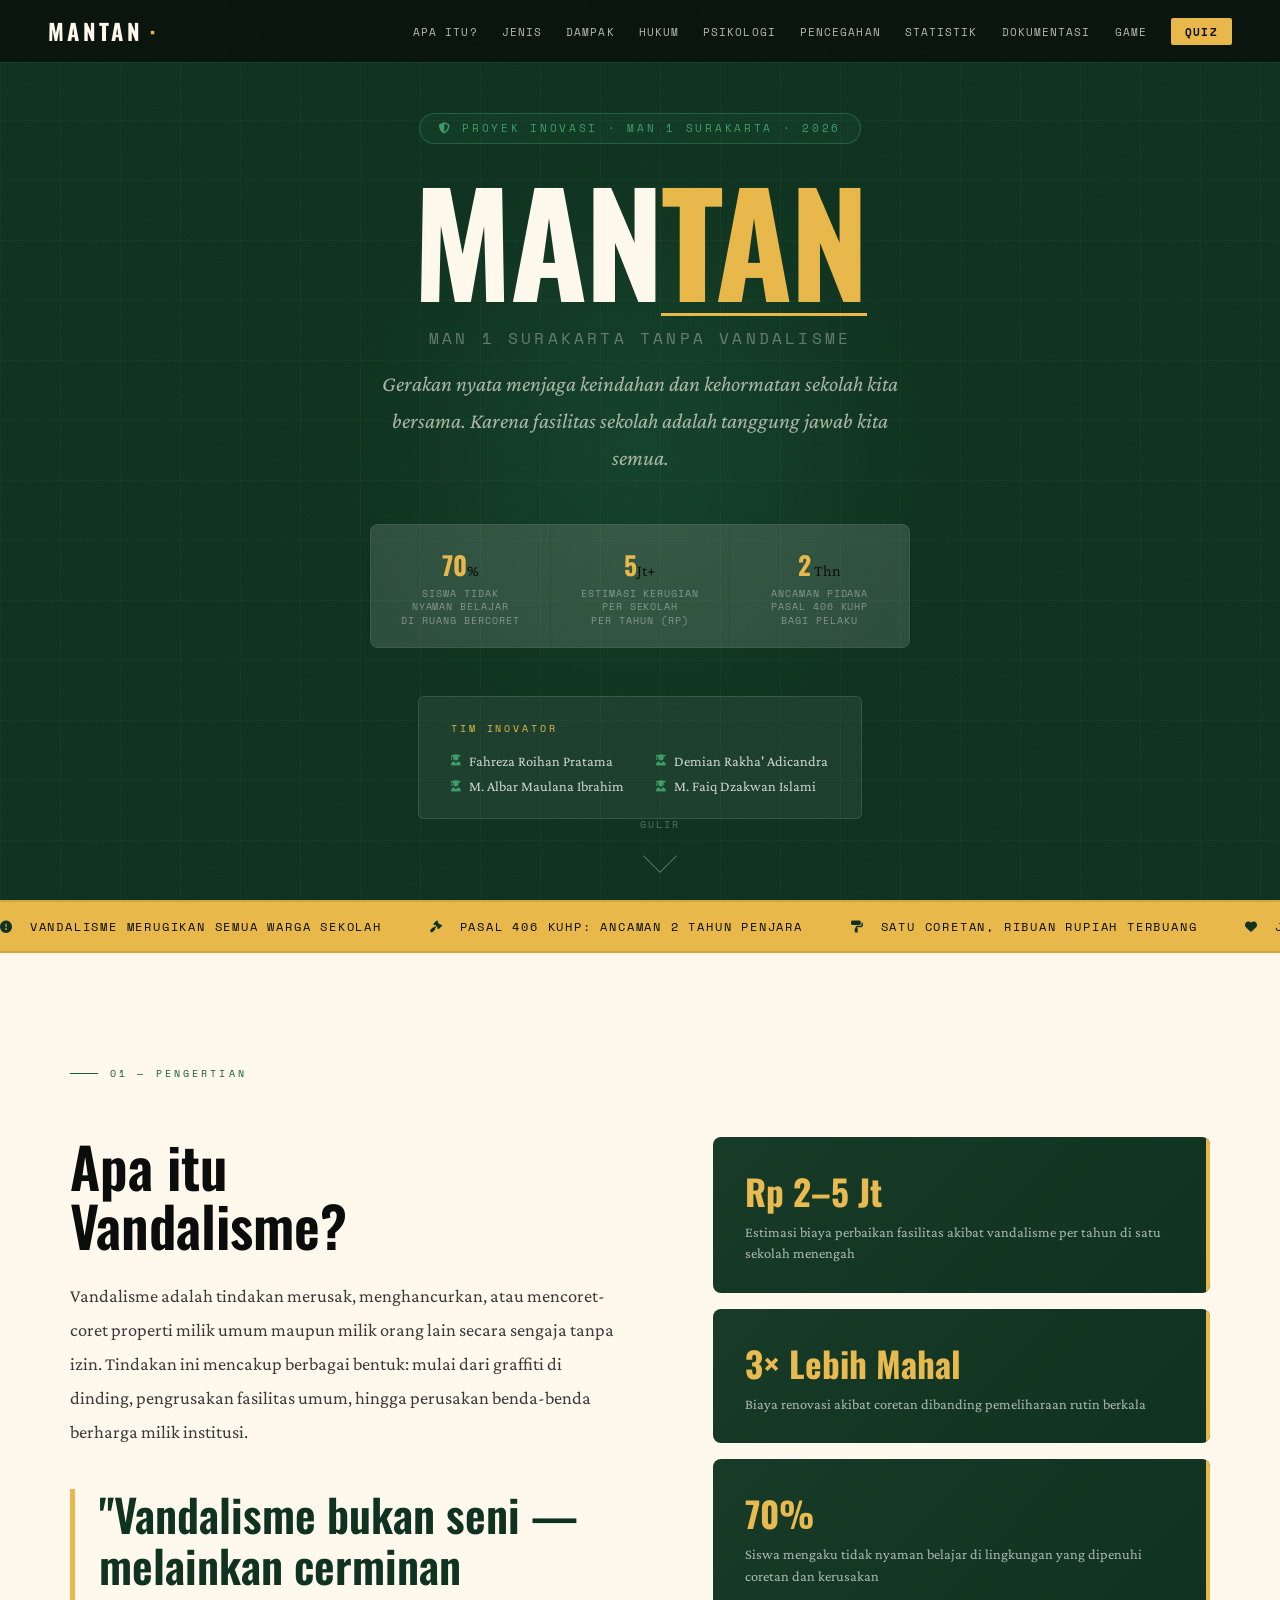
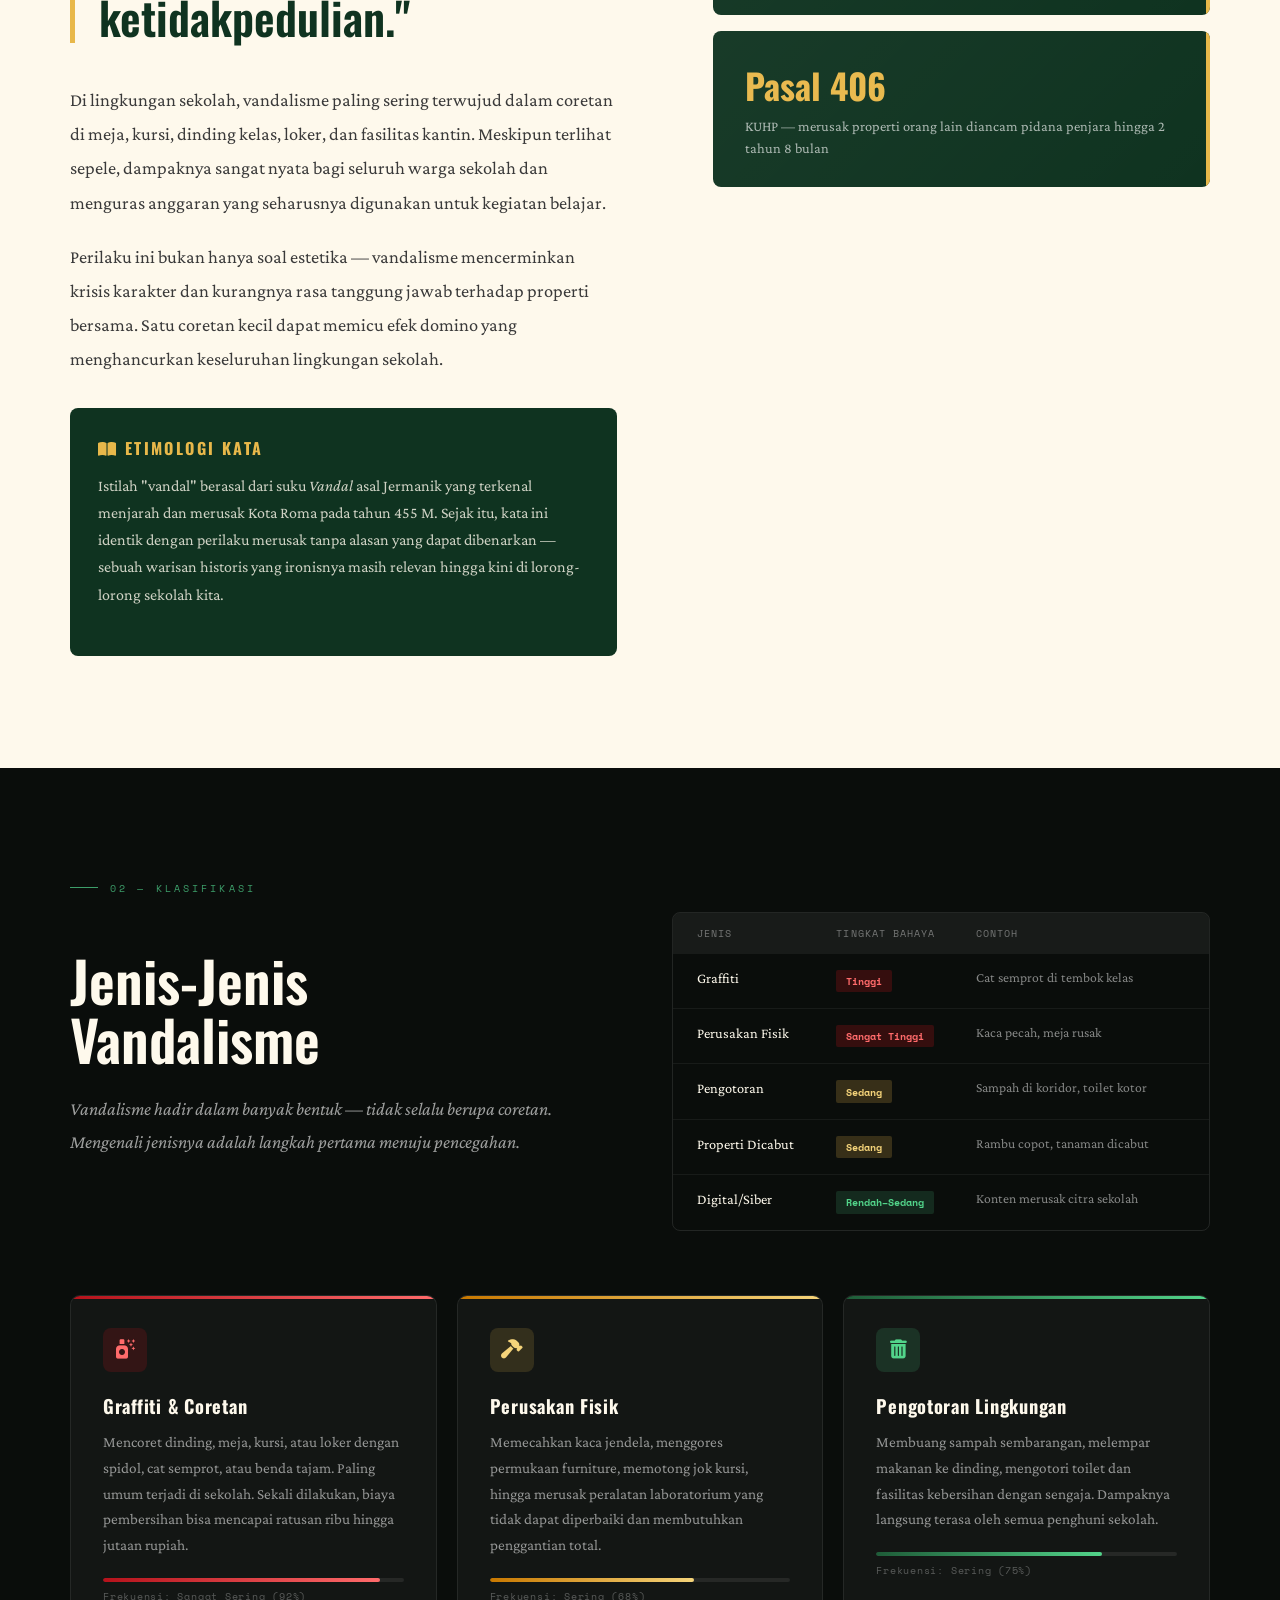
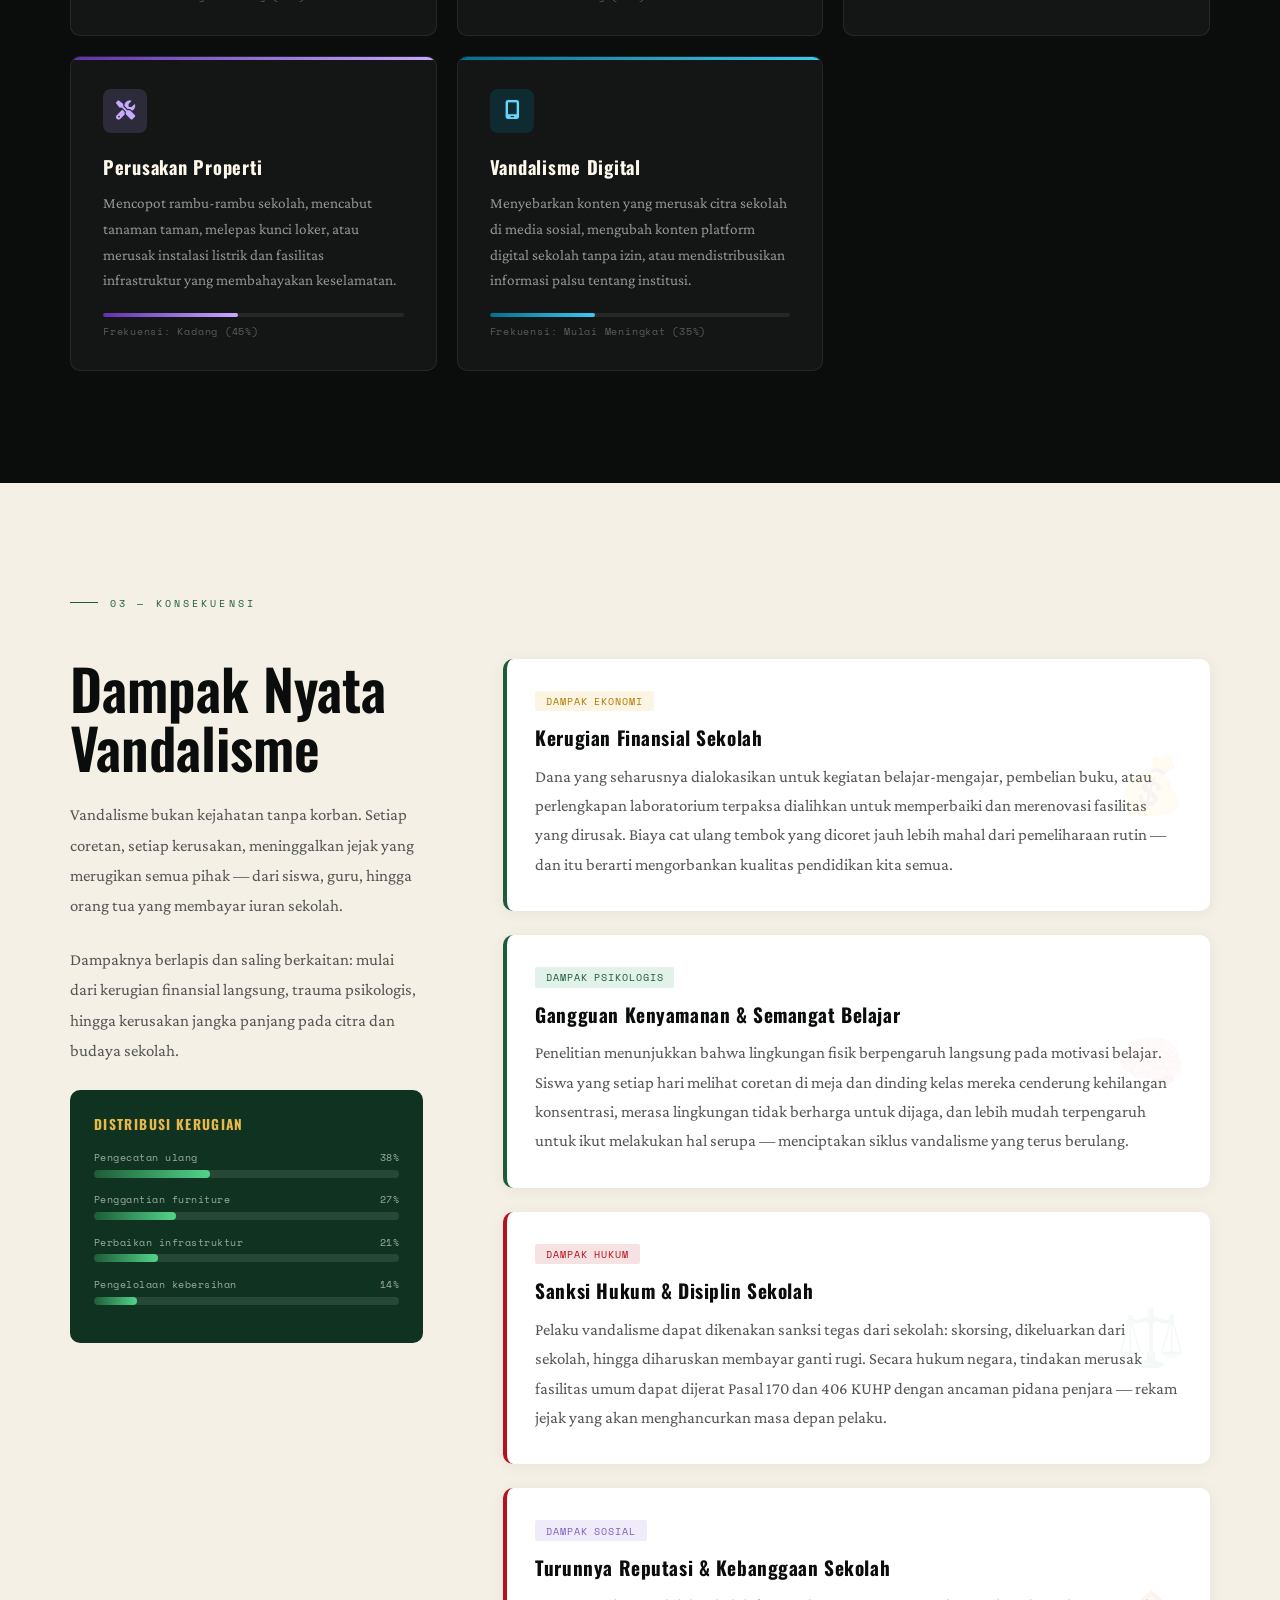
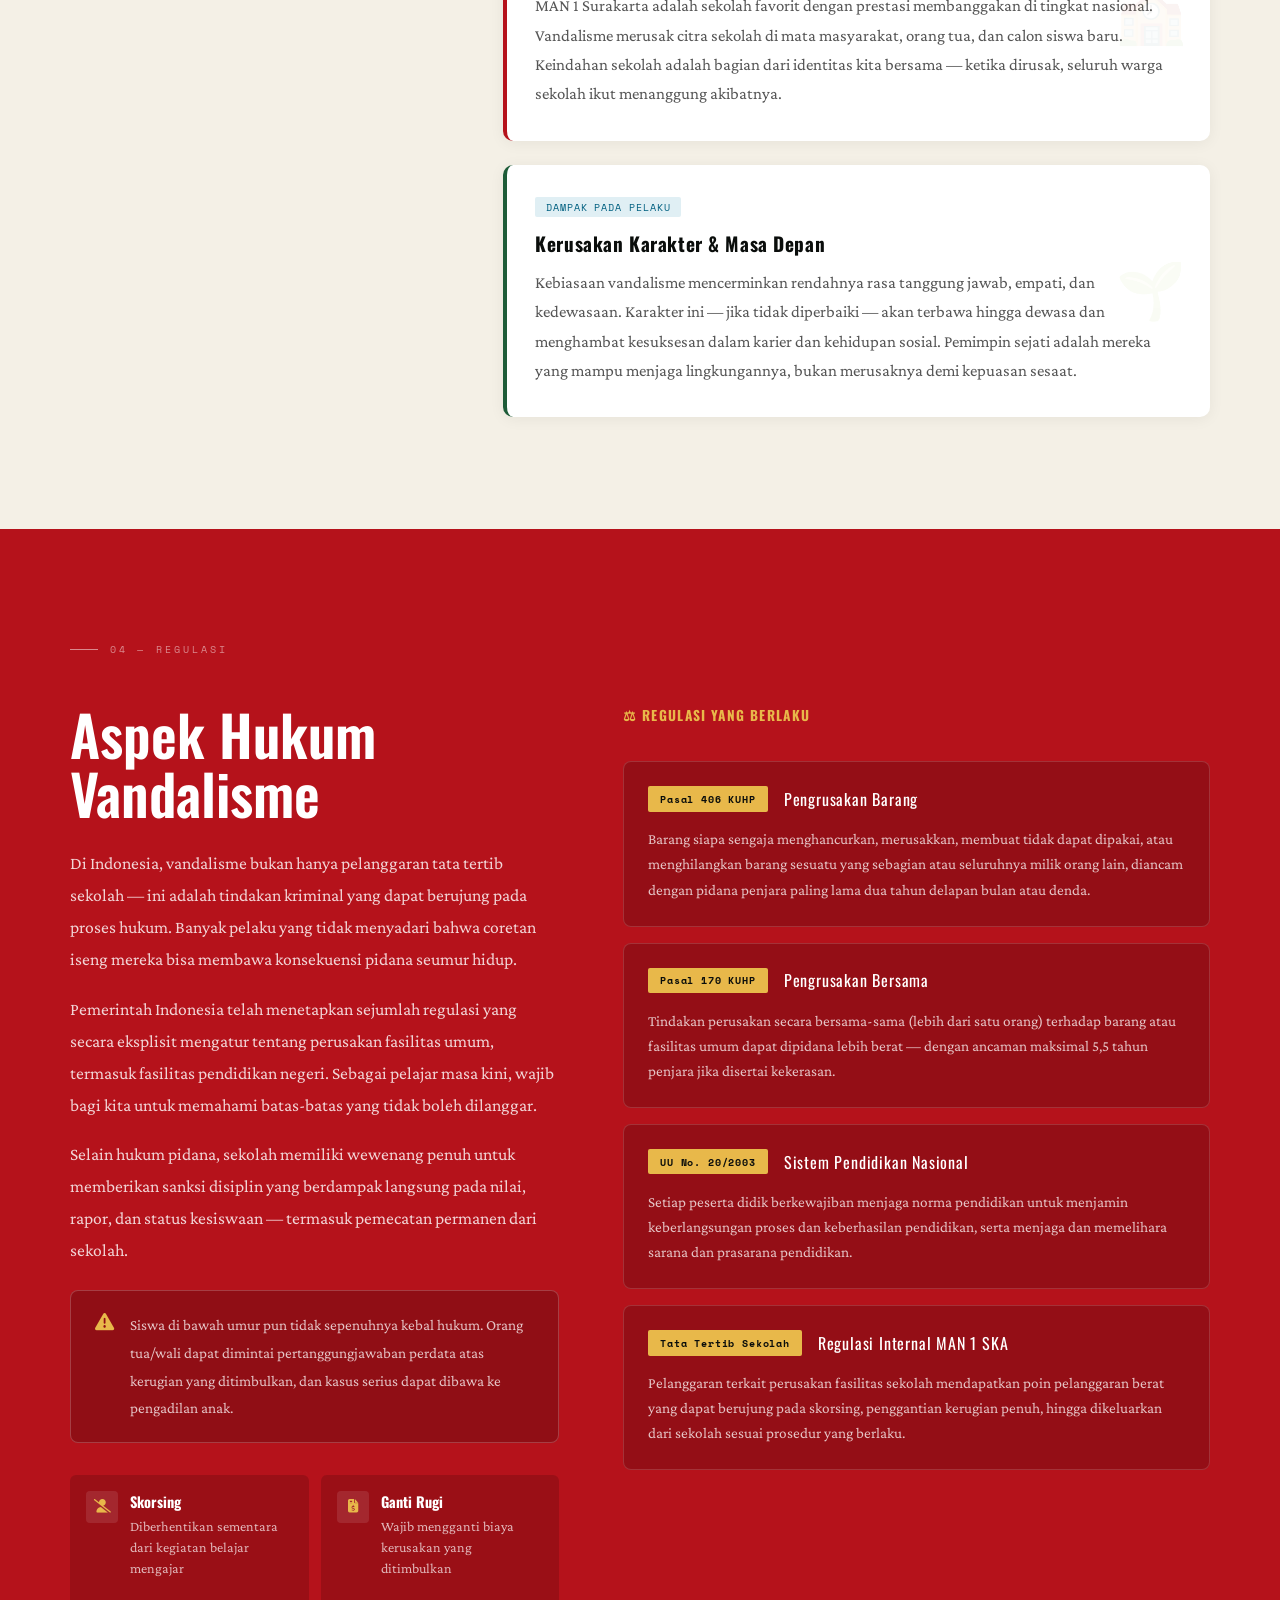
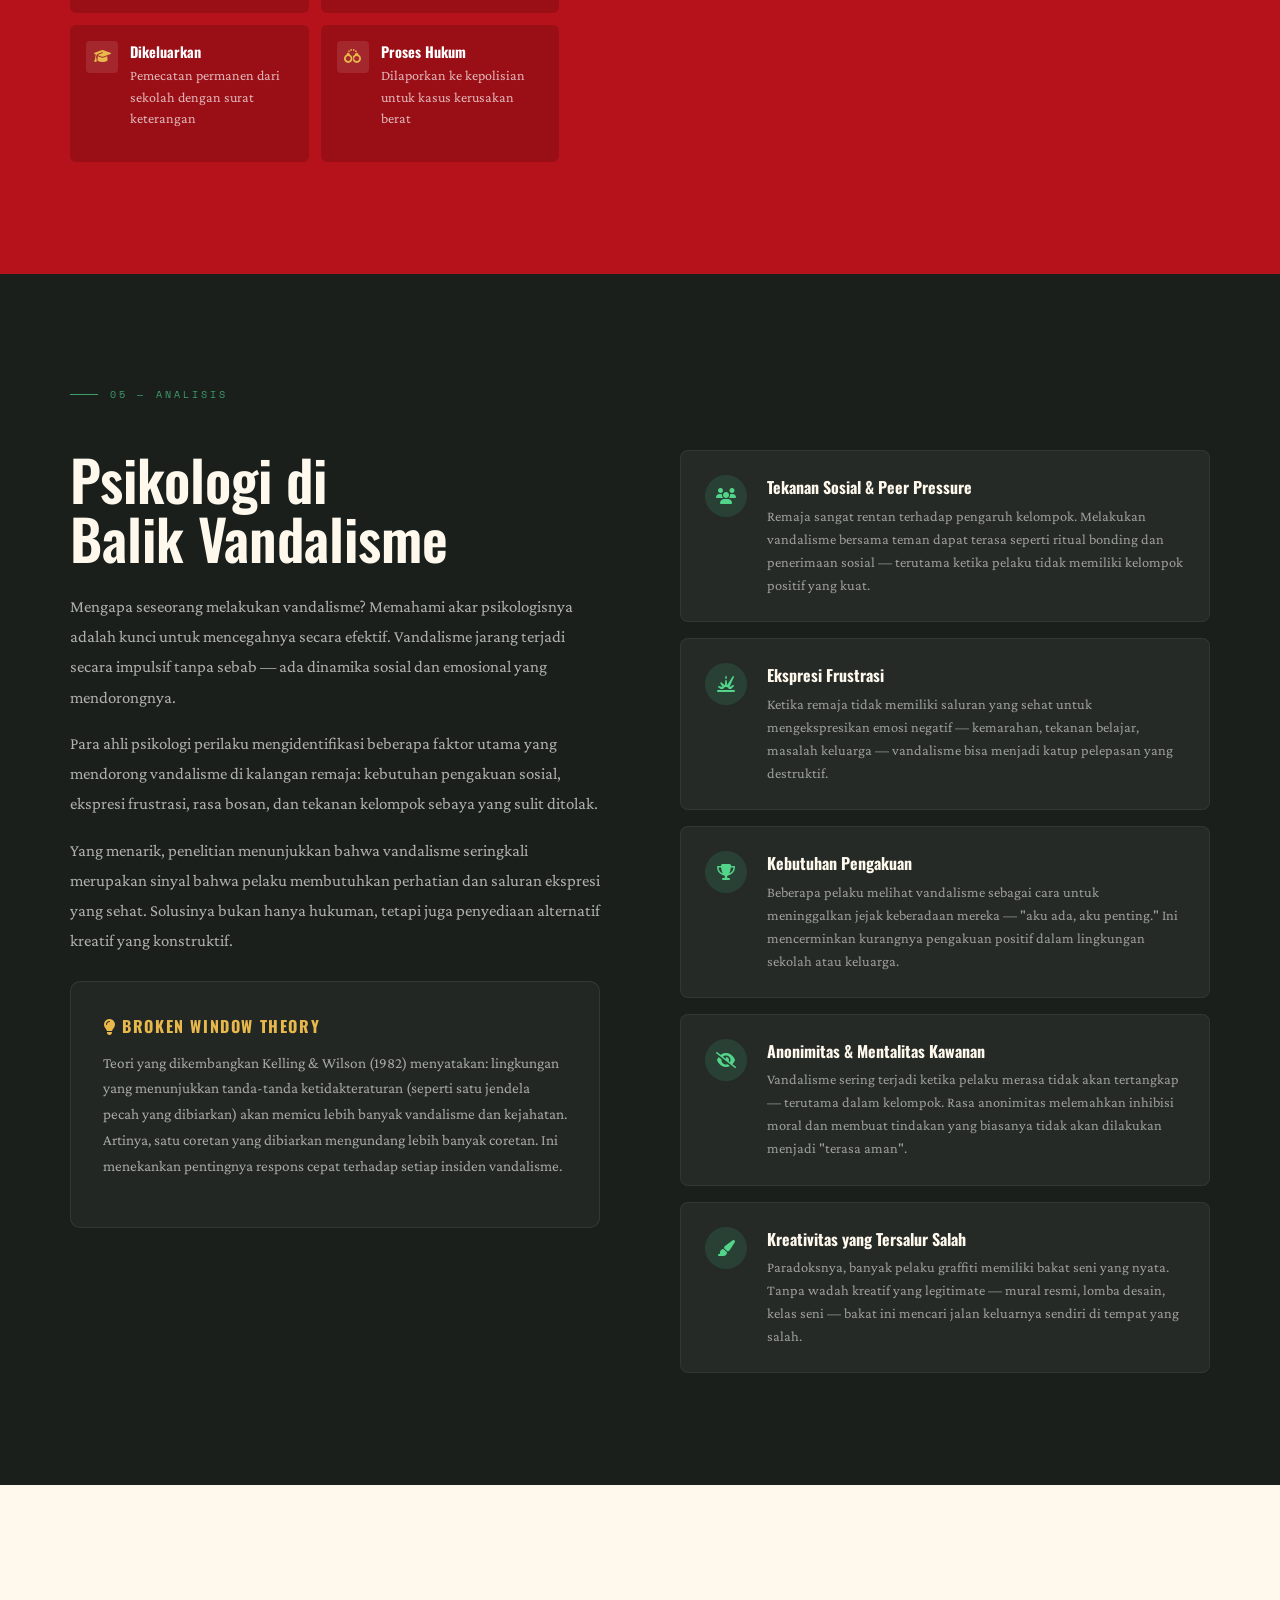
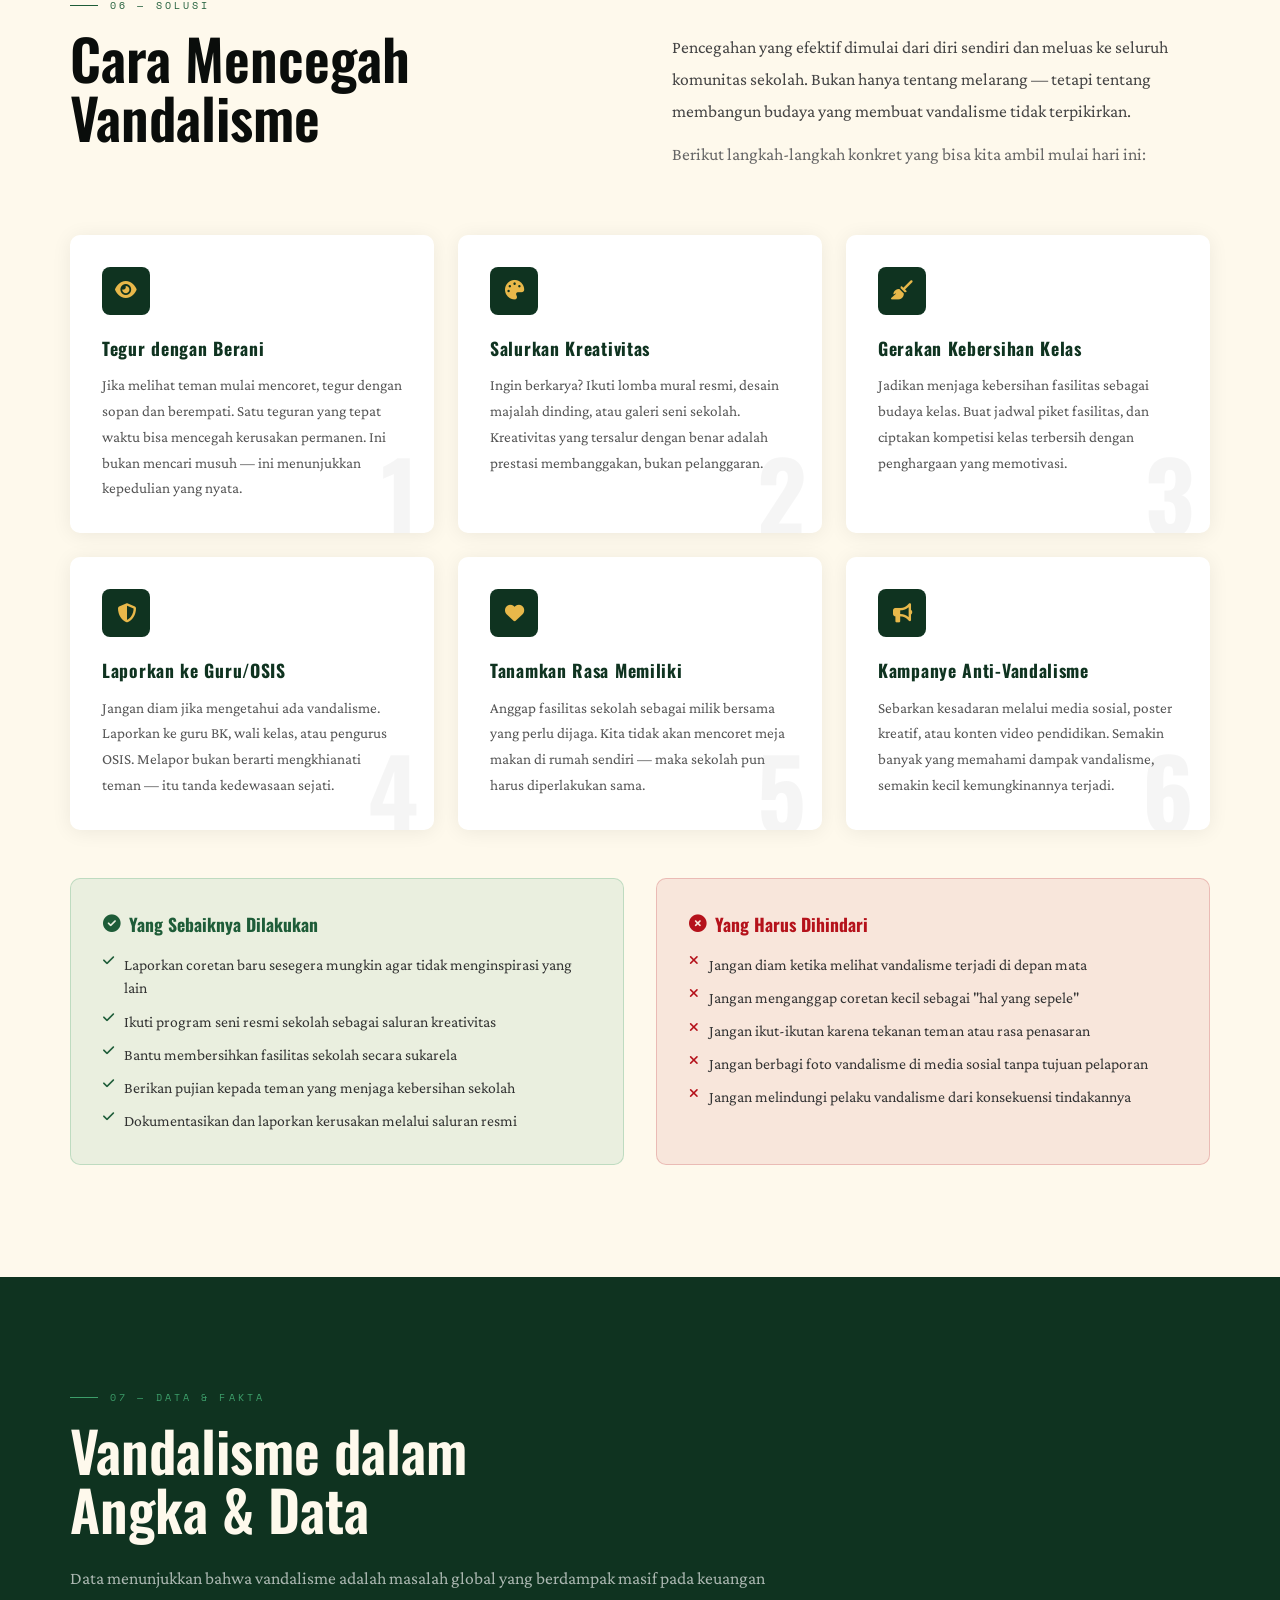
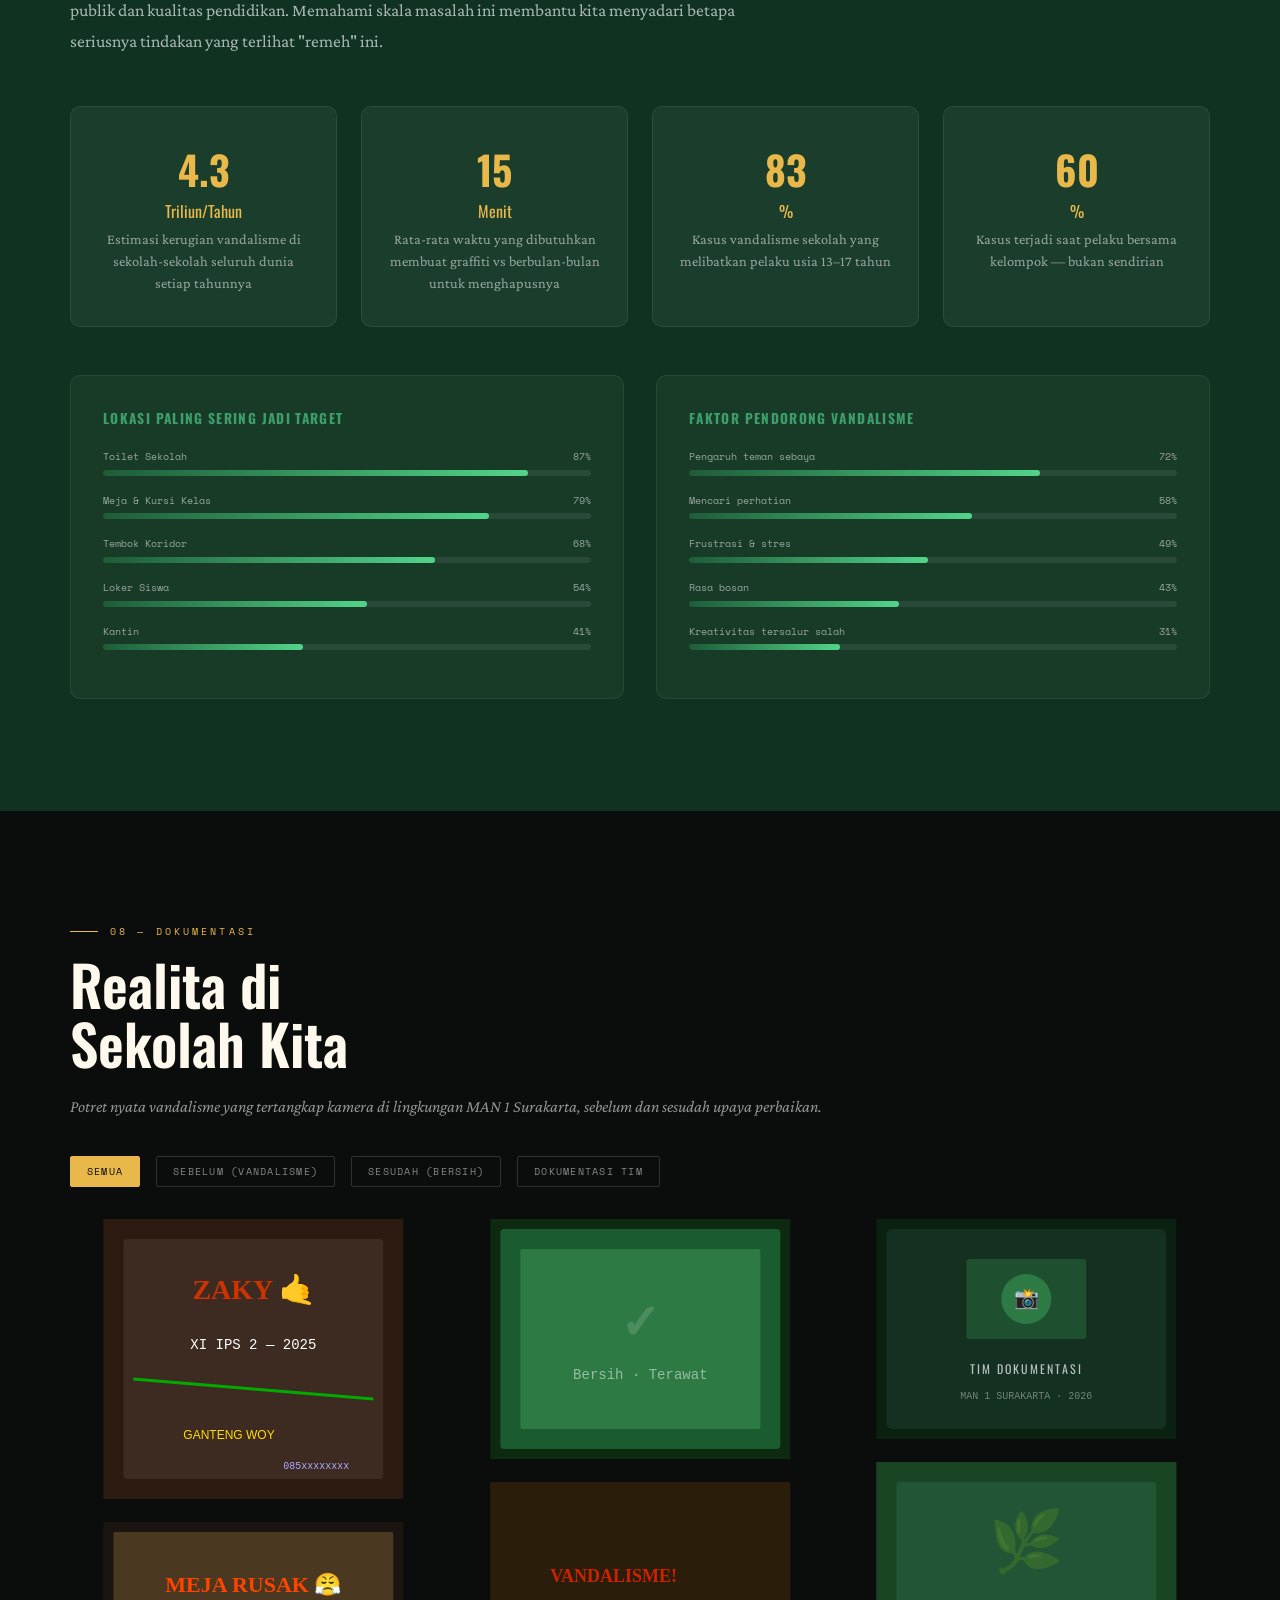
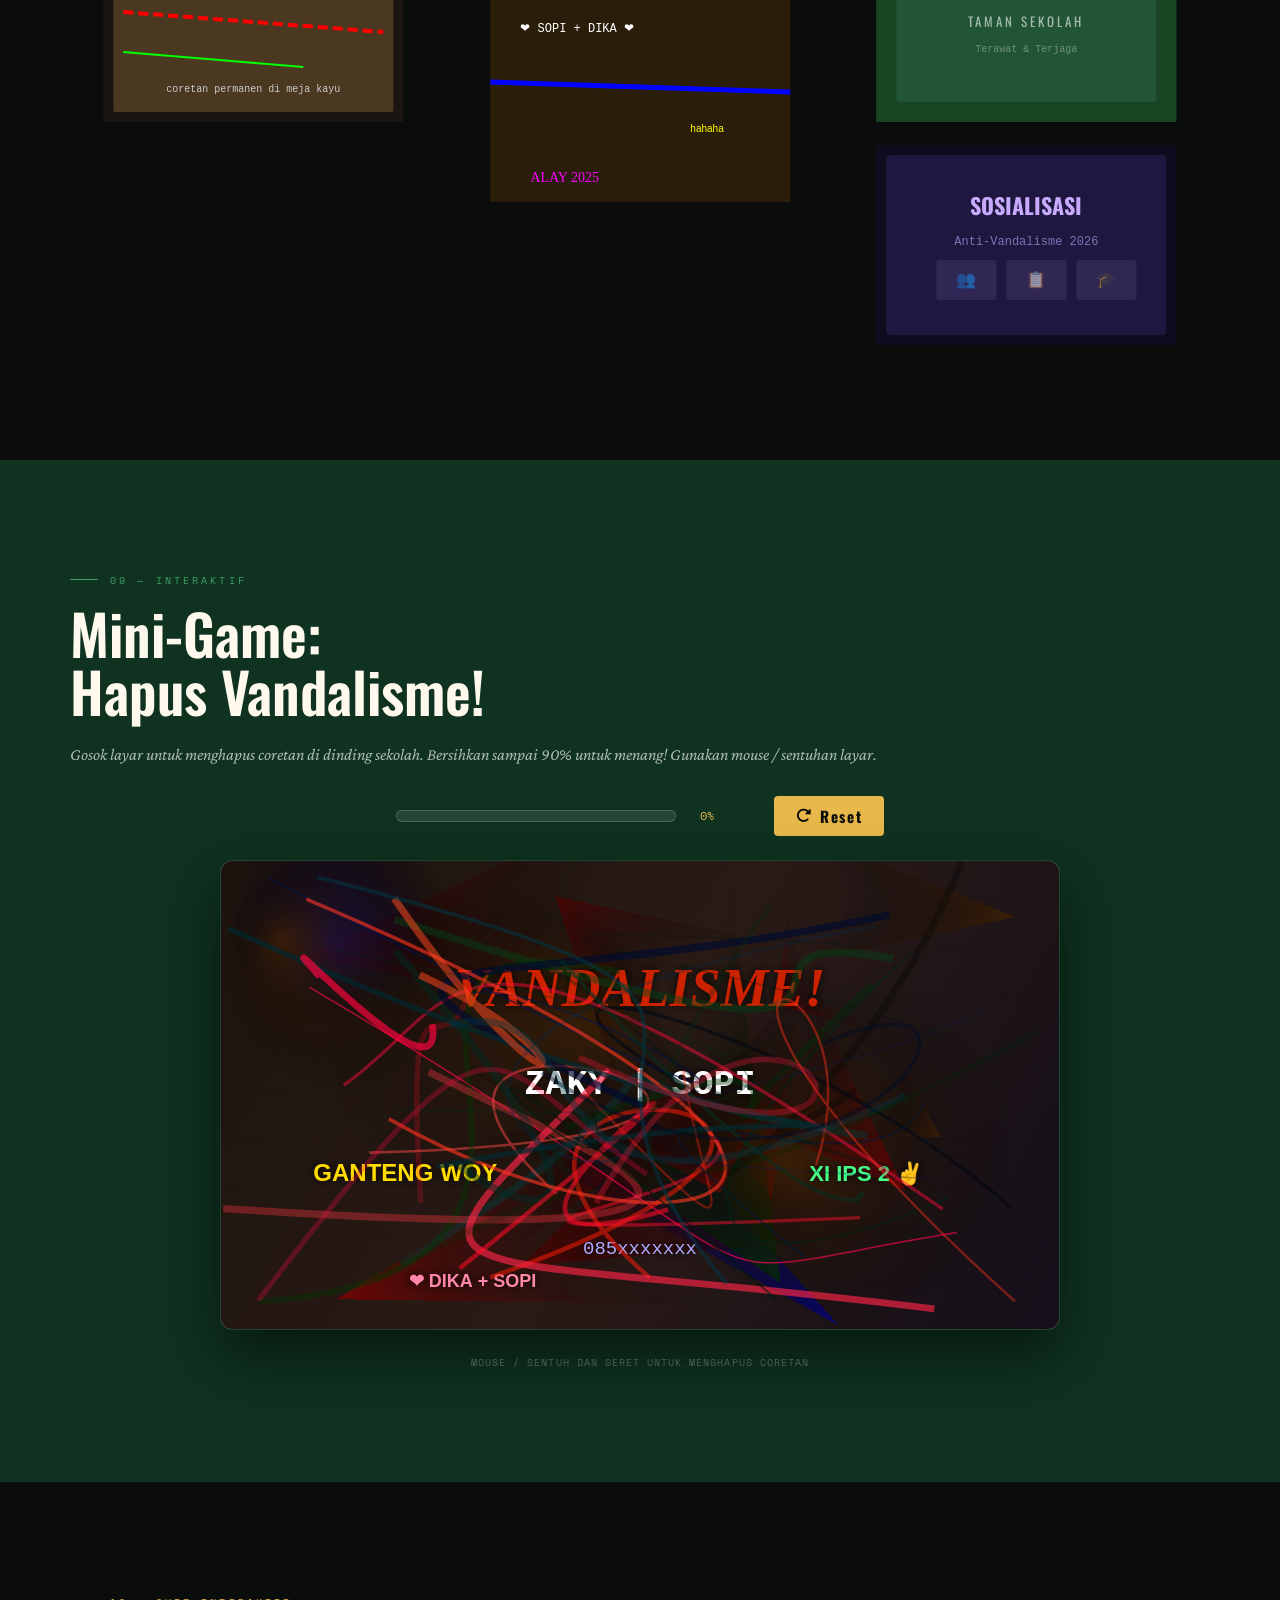
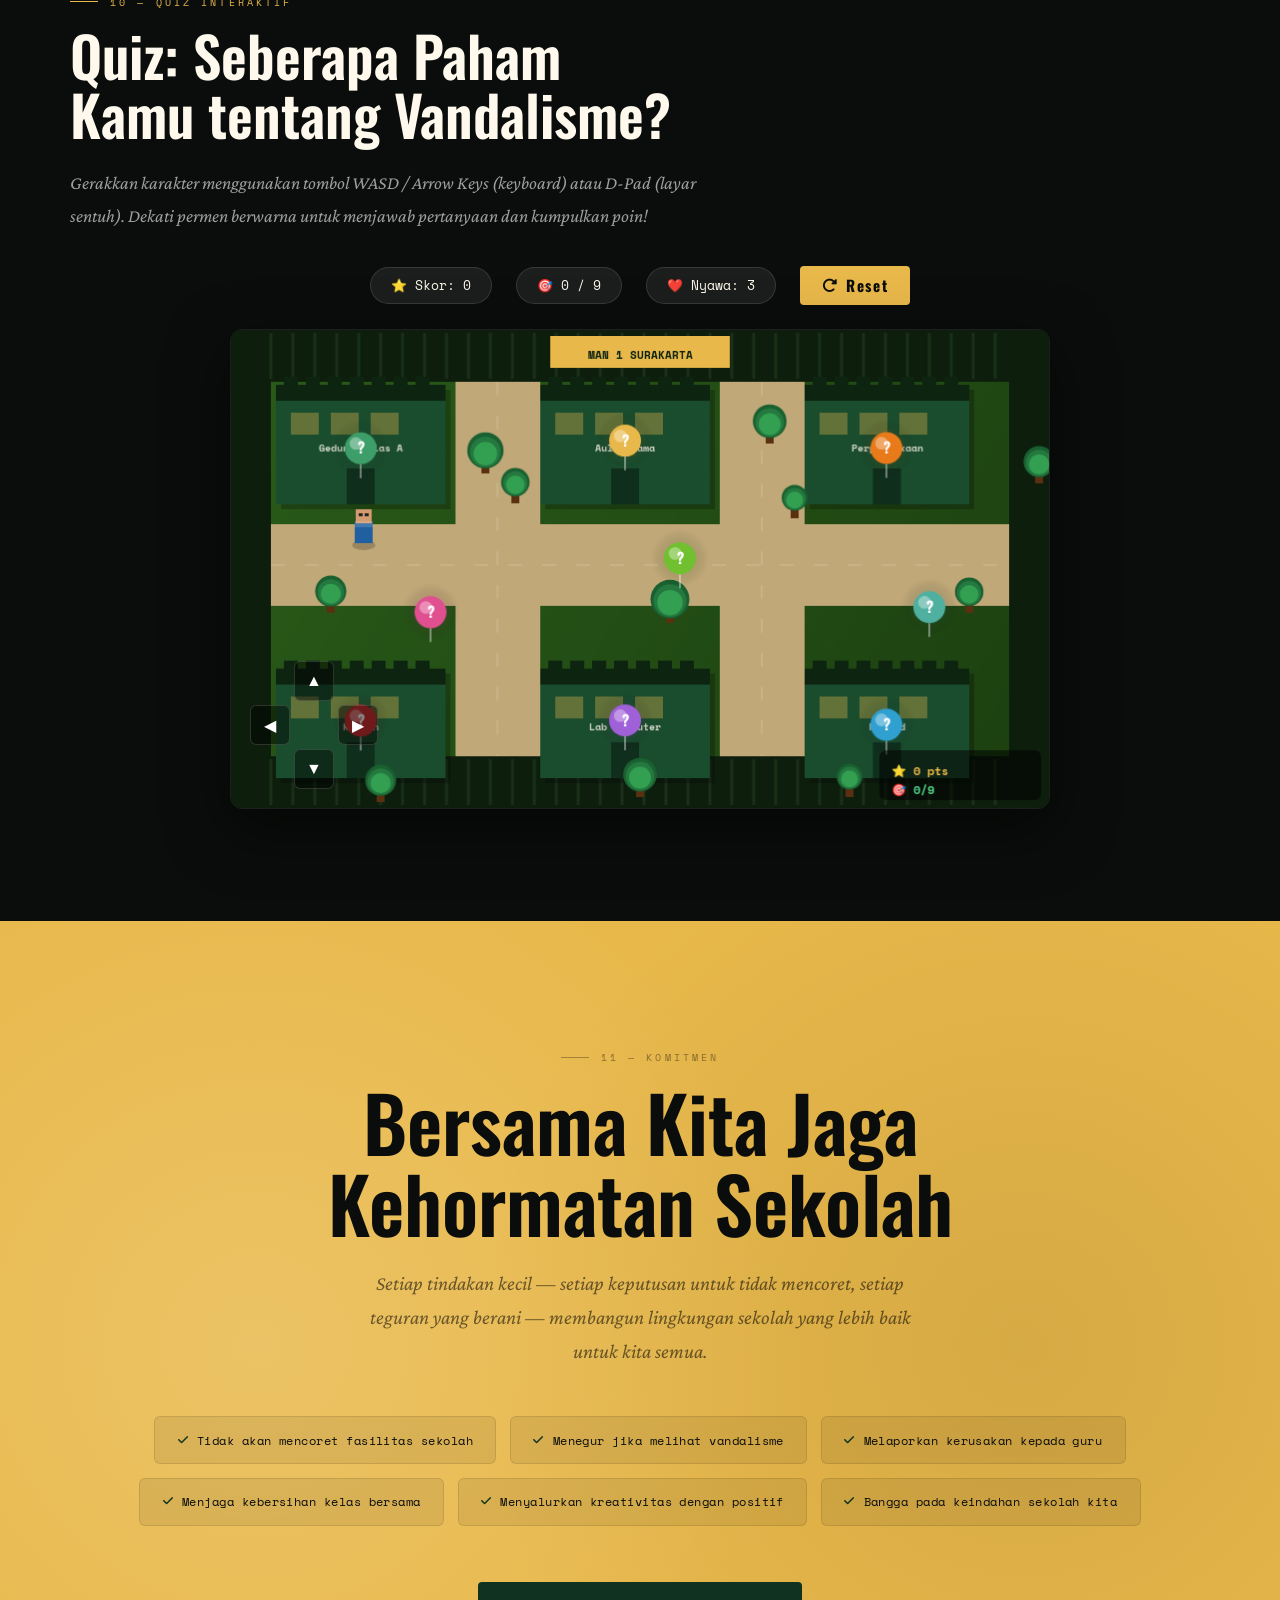
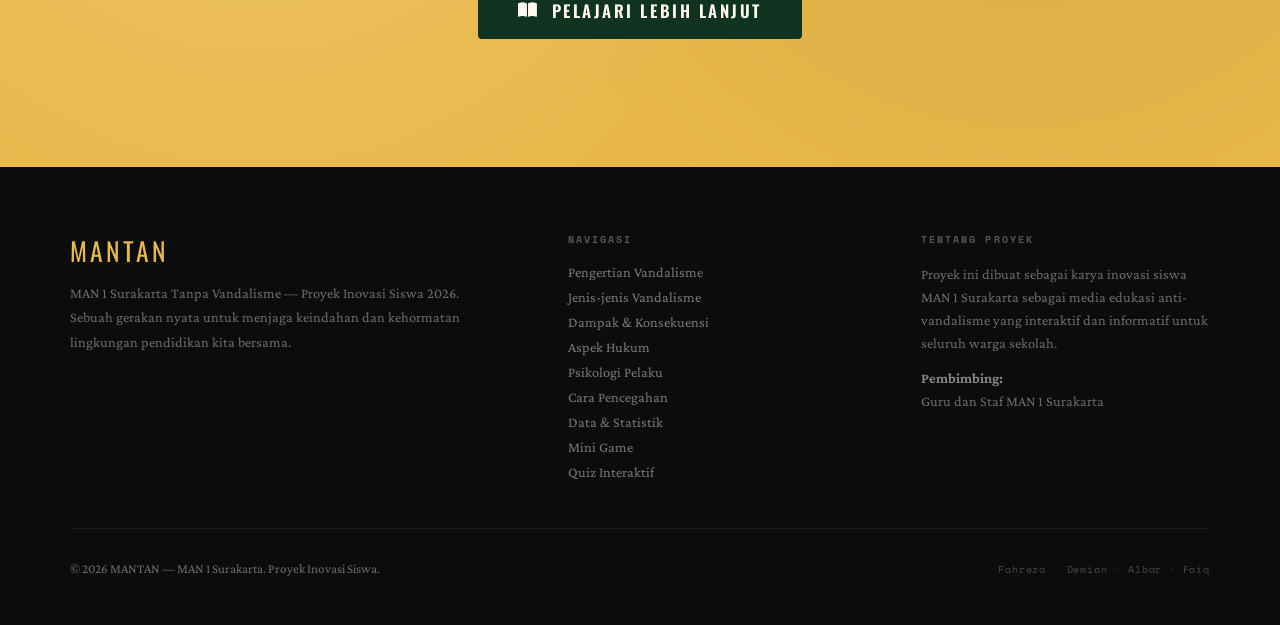
==== commit 942ea380: "Update index.html" ====
--- a/index.html
+++ b/index.html
@@ -4,991 +4,535 @@
 <meta charset="UTF-8">
 <meta name="viewport" content="width=device-width, initial-scale=1.0">
 <title>MANTAN – MAN 1 Surakarta Tanpa Vandalisme</title>
-<link href="https://fonts.googleapis.com/css2?family=Oswald:wght@400;600;700&family=Crimson+Pro:ital,wght@0,400;0,600;1,400&family=Space+Mono:wght@400;700&display=swap" rel="stylesheet">
+<link href="https://fonts.googleapis.com/css2?family=Oswald:wght@300;400;600;700&family=Crimson+Pro:ital,wght@0,400;0,600;0,700;1,400;1,600&family=Space+Mono:wght@400;700&display=swap" rel="stylesheet">
 <link href="https://cdnjs.cloudflare.com/ajax/libs/font-awesome/6.5.0/css/all.min.css" rel="stylesheet">
 <style>
 :root {
-  --ink: #0d0d0d;
-  --paper: #f5f0e8;
-  --green-deep: #1a4d2e;
-  --green-mid: #2d6a4f;
-  --green-bright: #52b788;
-  --red-accent: #c1121f;
-  --amber: #e9c46a;
-  --cream: #fefae0;
-}
-
-*, *::before, *::after { box-sizing: border-box; margin: 0; padding: 0; }
-
-html { scroll-behavior: smooth; }
-
-body {
-  font-family: 'Crimson Pro', Georgia, serif;
-  background: var(--paper);
-  color: var(--ink);
-  overflow-x: hidden;
-}
-
-/* ── GRAIN OVERLAY ── */
-body::before {
-  content: '';
-  position: fixed;
-  inset: 0;
-  pointer-events: none;
-  z-index: 9999;
-  background-image: url("data:image/svg+xml,%3Csvg viewBox='0 0 256 256' xmlns='http://www.w3.org/2000/svg'%3E%3Cfilter id='noise'%3E%3CfeTurbulence type='fractalNoise' baseFrequency='0.9' numOctaves='4' stitchTiles='stitch'/%3E%3C/filter%3E%3Crect width='100%25' height='100%25' filter='url(%23noise)' opacity='0.04'/%3E%3C/svg%3E");
-  opacity: 0.3;
-}
-
-/* ── NAV ── */
-nav {
-  position: fixed;
-  top: 0; left: 0; right: 0;
-  z-index: 1000;
-  display: flex;
-  justify-content: space-between;
-  align-items: center;
-  padding: 1rem 3rem;
-  background: rgba(26, 77, 46, 0.95);
-  backdrop-filter: blur(12px);
-  border-bottom: 2px solid var(--green-bright);
-}
-
-.nav-logo {
-  font-family: 'Oswald', sans-serif;
-  font-size: 1.5rem;
-  font-weight: 700;
-  color: var(--cream);
-  letter-spacing: 0.1em;
-}
-
-.nav-logo span { color: var(--amber); }
-
-.nav-links { display: flex; gap: 2rem; list-style: none; }
-
-.nav-links a {
-  font-family: 'Space Mono', monospace;
-  font-size: 0.75rem;
-  color: rgba(255,255,255,0.8);
-  text-decoration: none;
-  letter-spacing: 0.1em;
-  text-transform: uppercase;
-  transition: color 0.3s;
-  position: relative;
-}
-
-.nav-links a::after {
-  content: '';
-  position: absolute;
-  bottom: -4px; left: 0; right: 0;
-  height: 1px;
-  background: var(--amber);
-  transform: scaleX(0);
-  transition: transform 0.3s;
-}
-
-.nav-links a:hover { color: var(--amber); }
-.nav-links a:hover::after { transform: scaleX(1); }
-
-/* hamburger */
-.ham { display: none; flex-direction: column; gap: 5px; cursor: pointer; }
-.ham span { width: 24px; height: 2px; background: white; transition: 0.3s; }
-
-/* ── HERO ── */
-#hero {
-  min-height: 100vh;
-  display: flex;
-  align-items: center;
-  justify-content: center;
-  position: relative;
-  overflow: hidden;
-  background: var(--green-deep);
-  padding: 6rem 2rem 4rem;
-}
-
-.hero-bg-pattern {
-  position: absolute; inset: 0;
-  background-image: repeating-linear-gradient(
-    45deg,
-    transparent,
-    transparent 40px,
-    rgba(255,255,255,0.02) 40px,
-    rgba(255,255,255,0.02) 80px
-  );
-}
-
-.hero-content {
-  position: relative;
-  z-index: 2;
-  text-align: center;
-  max-width: 900px;
-}
-
-.hero-eyebrow {
-  font-family: 'Space Mono', monospace;
-  font-size: 0.75rem;
-  letter-spacing: 0.3em;
-  color: var(--green-bright);
-  text-transform: uppercase;
-  margin-bottom: 1.5rem;
-  opacity: 0;
-  animation: fadeUp 0.8s 0.2s forwards;
-}
-
-.hero-title {
-  font-family: 'Oswald', sans-serif;
-  font-size: clamp(3rem, 10vw, 8rem);
-  font-weight: 700;
-  line-height: 0.95;
-  color: var(--cream);
-  text-transform: uppercase;
-  letter-spacing: -0.02em;
-  margin-bottom: 1rem;
-  opacity: 0;
-  animation: fadeUp 0.8s 0.4s forwards;
-}
-
-.hero-title .accent { color: var(--amber); }
-
-.hero-subtitle {
-  font-size: 1.2rem;
-  color: rgba(254,250,224,0.7);
-  font-style: italic;
-  max-width: 500px;
-  margin: 0 auto 2.5rem;
-  opacity: 0;
-  animation: fadeUp 0.8s 0.6s forwards;
-}
-
-.hero-team {
-  display: inline-grid;
-  grid-template-columns: 1fr 1fr;
-  gap: 0.75rem 2rem;
-  background: rgba(255,255,255,0.07);
-  border: 1px solid rgba(255,255,255,0.15);
-  padding: 1.5rem 2rem;
-  border-radius: 4px;
-  text-align: left;
-  opacity: 0;
-  animation: fadeUp 0.8s 0.8s forwards;
-}
-
-.hero-team-label {
-  grid-column: 1/-1;
-  font-family: 'Space Mono', monospace;
-  font-size: 0.65rem;
-  letter-spacing: 0.3em;
-  color: var(--amber);
-  text-transform: uppercase;
-  margin-bottom: 0.5rem;
-}
-
-.hero-team-member {
-  font-size: 0.95rem;
-  color: rgba(255,255,255,0.85);
-  display: flex;
-  align-items: center;
-  gap: 0.5rem;
-}
-
-.hero-team-member i { color: var(--green-bright); font-size: 0.8rem; }
-
-.scroll-cue {
-  position: absolute;
-  bottom: 2rem;
-  left: 50%;
-  transform: translateX(-50%);
-  display: flex;
-  flex-direction: column;
-  align-items: center;
-  gap: 0.5rem;
-  color: rgba(255,255,255,0.4);
-  font-family: 'Space Mono', monospace;
-  font-size: 0.65rem;
-  letter-spacing: 0.2em;
-  text-transform: uppercase;
-  animation: fadeUp 1s 1.5s both;
-}
-
-.scroll-cue .arrow { animation: bounce 1.5s infinite; }
-
-/* ── SECTION BASE ── */
-section { padding: 6rem 2rem; }
-
-.container { max-width: 1100px; margin: 0 auto; }
-
-.section-tag {
-  font-family: 'Space Mono', monospace;
-  font-size: 0.7rem;
-  letter-spacing: 0.3em;
-  text-transform: uppercase;
-  color: var(--green-mid);
-  margin-bottom: 1rem;
-  display: flex;
-  align-items: center;
-  gap: 0.75rem;
-}
-
-.section-tag::before {
-  content: '';
-  width: 30px;
-  height: 1px;
-  background: var(--green-mid);
-}
-
-.section-title {
-  font-family: 'Oswald', sans-serif;
-  font-size: clamp(2rem, 5vw, 3.5rem);
-  font-weight: 600;
-  line-height: 1.1;
-  color: var(--ink);
-  margin-bottom: 1.5rem;
-}
-
-/* ── DEFINISI SECTION ── */
-#definisi { background: var(--cream); }
-
-.definisi-grid {
-  display: grid;
-  grid-template-columns: 1fr 1fr;
-  gap: 5rem;
-  align-items: center;
-  margin-top: 3rem;
-}
-
-.definisi-text p {
-  font-size: 1.2rem;
-  line-height: 1.8;
-  color: #333;
-  margin-bottom: 1.2rem;
-}
-
-.definisi-big-quote {
-  font-family: 'Oswald', sans-serif;
-  font-size: clamp(2.5rem, 5vw, 4rem);
-  font-weight: 700;
-  line-height: 1.1;
-  color: var(--green-deep);
-  border-left: 5px solid var(--amber);
-  padding-left: 1.5rem;
-  margin: 2rem 0;
-}
-
-.definisi-visual {
-  position: relative;
-}
-
-.stat-card {
-  background: var(--green-deep);
-  color: white;
-  padding: 2rem;
-  border-radius: 8px;
-  margin-bottom: 1rem;
-  transform: translateX(0);
-  transition: transform 0.3s;
-  position: relative;
-  overflow: hidden;
-}
-
-.stat-card::after {
-  content: '';
-  position: absolute;
-  top: 0; right: 0;
-  width: 4px;
-  height: 100%;
-  background: var(--amber);
-}
-
-.stat-card:hover { transform: translateX(-5px); }
-.stat-num { font-family: 'Oswald', sans-serif; font-size: 2.5rem; color: var(--amber); }
-.stat-desc { font-size: 0.9rem; color: rgba(255,255,255,0.7); margin-top: 0.25rem; }
-
-/* ── JENIS SECTION ── */
-#jenis { background: var(--ink); }
-#jenis .section-tag { color: var(--green-bright); }
-#jenis .section-tag::before { background: var(--green-bright); }
-#jenis .section-title { color: var(--cream); }
-
-.jenis-grid {
-  display: grid;
-  grid-template-columns: repeat(auto-fit, minmax(280px, 1fr));
-  gap: 1.5rem;
-  margin-top: 3rem;
-}
-
-.jenis-card {
-  background: rgba(255,255,255,0.05);
-  border: 1px solid rgba(255,255,255,0.1);
-  border-radius: 8px;
-  padding: 2rem;
-  transition: all 0.3s;
-  position: relative;
-  overflow: hidden;
-}
-
-.jenis-card::before {
-  content: '';
-  position: absolute;
-  top: 0; left: 0; right: 0;
-  height: 3px;
-}
-
-.jenis-card.type-1::before { background: var(--red-accent); }
-.jenis-card.type-2::before { background: var(--amber); }
-.jenis-card.type-3::before { background: var(--green-bright); }
-.jenis-card.type-4::before { background: #9b72cf; }
-
-.jenis-card:hover {
-  background: rgba(255,255,255,0.09);
-  transform: translateY(-4px);
-}
-
-.jenis-icon {
-  width: 3rem;
-  height: 3rem;
-  border-radius: 50%;
-  display: flex;
-  align-items: center;
-  justify-content: center;
-  font-size: 1.3rem;
-  margin-bottom: 1.25rem;
-}
-
-.type-1 .jenis-icon { background: rgba(193,18,31,0.2); color: var(--red-accent); }
-.type-2 .jenis-icon { background: rgba(233,196,106,0.2); color: var(--amber); }
-.type-3 .jenis-icon { background: rgba(82,183,136,0.2); color: var(--green-bright); }
-.type-4 .jenis-icon { background: rgba(155,114,207,0.2); color: #9b72cf; }
-
-.jenis-card h3 {
-  font-family: 'Oswald', sans-serif;
-  font-size: 1.2rem;
-  color: var(--cream);
-  margin-bottom: 0.75rem;
-  letter-spacing: 0.05em;
-}
-
-.jenis-card p { font-size: 1rem; color: rgba(255,255,255,0.6); line-height: 1.7; }
-
-/* ── DAMPAK SECTION ── */
-#dampak { background: var(--paper); }
-
-.dampak-timeline {
-  margin-top: 3rem;
-  position: relative;
-}
-
-.dampak-timeline::before {
-  content: '';
-  position: absolute;
-  left: 24px;
-  top: 0; bottom: 0;
-  width: 2px;
-  background: linear-gradient(to bottom, var(--green-deep), var(--red-accent));
-}
-
-.dampak-item {
-  display: flex;
-  gap: 2rem;
-  margin-bottom: 3rem;
-  padding-left: 0;
-}
-
-.dampak-dot {
-  width: 50px;
-  height: 50px;
-  border-radius: 50%;
-  background: var(--green-deep);
-  border: 3px solid var(--paper);
-  display: flex;
-  align-items: center;
-  justify-content: center;
-  color: white;
-  flex-shrink: 0;
-  font-size: 1.1rem;
-  box-shadow: 0 0 0 4px rgba(26,77,46,0.15);
-  transition: transform 0.3s;
-}
-
-.dampak-item:hover .dampak-dot { transform: scale(1.15); }
-.dampak-item.danger .dampak-dot { background: var(--red-accent); box-shadow: 0 0 0 4px rgba(193,18,31,0.15); }
-
-.dampak-body {
-  background: white;
-  border-radius: 8px;
-  padding: 1.5rem 2rem;
-  flex: 1;
-  box-shadow: 0 2px 20px rgba(0,0,0,0.06);
-  border-left: 3px solid var(--green-deep);
-  transition: transform 0.3s, box-shadow 0.3s;
-}
-
-.dampak-item:hover .dampak-body {
-  transform: translateX(4px);
-  box-shadow: 0 4px 30px rgba(0,0,0,0.1);
-}
-
-.dampak-item.danger .dampak-body { border-left-color: var(--red-accent); }
-
-.dampak-body h3 {
-  font-family: 'Oswald', sans-serif;
-  font-size: 1.2rem;
-  margin-bottom: 0.5rem;
-  color: var(--ink);
-}
-
-.dampak-body p { color: #555; line-height: 1.7; font-size: 1.05rem; }
-
-/* ── HUKUM SECTION ── */
-#hukum { background: var(--red-accent); }
-#hukum .section-tag { color: rgba(255,255,255,0.7); }
-#hukum .section-tag::before { background: rgba(255,255,255,0.7); }
-#hukum .section-title { color: white; }
-
-.hukum-content {
-  display: grid;
-  grid-template-columns: 1fr 1fr;
-  gap: 3rem;
-  margin-top: 3rem;
-  align-items: start;
-}
-
-.hukum-text p {
-  color: rgba(255,255,255,0.85);
-  font-size: 1.1rem;
-  line-height: 1.8;
-  margin-bottom: 1rem;
-}
-
-.pasal-box {
-  background: rgba(0,0,0,0.2);
-  border: 1px solid rgba(255,255,255,0.2);
-  border-radius: 8px;
-  padding: 2rem;
-}
-
-.pasal-box h3 {
-  font-family: 'Oswald', sans-serif;
-  font-size: 1rem;
-  color: var(--amber);
-  letter-spacing: 0.15em;
-  text-transform: uppercase;
-  margin-bottom: 1.25rem;
-}
-
-.pasal-item {
-  display: flex;
-  gap: 1rem;
-  margin-bottom: 1.25rem;
-  padding-bottom: 1.25rem;
-  border-bottom: 1px solid rgba(255,255,255,0.1);
-}
-
-.pasal-item:last-child { border-bottom: none; margin-bottom: 0; padding-bottom: 0; }
-
-.pasal-num {
-  font-family: 'Space Mono', monospace;
-  font-size: 0.75rem;
-  color: var(--amber);
-  white-space: nowrap;
-  margin-top: 3px;
-  min-width: 80px;
-}
-
-.pasal-item p { color: rgba(255,255,255,0.8); font-size: 0.95rem; line-height: 1.6; }
-
-/* ── PENCEGAHAN ── */
-#pencegahan { background: var(--cream); }
-
-.pencegahan-steps {
-  display: grid;
-  grid-template-columns: repeat(auto-fit, minmax(250px, 1fr));
-  gap: 1.5rem;
-  margin-top: 3rem;
-}
-
-.step-card {
-  position: relative;
-  padding: 2rem;
-  background: white;
-  border-radius: 8px;
-  box-shadow: 0 2px 20px rgba(0,0,0,0.07);
-  transition: transform 0.3s, box-shadow 0.3s;
-  overflow: hidden;
-}
-
-.step-card::after {
-  content: attr(data-num);
-  position: absolute;
-  bottom: -0.5rem;
-  right: 1rem;
-  font-family: 'Oswald', sans-serif;
-  font-size: 5rem;
-  color: rgba(0,0,0,0.04);
-  font-weight: 700;
-  line-height: 1;
-}
-
-.step-card:hover {
-  transform: translateY(-6px);
-  box-shadow: 0 10px 30px rgba(0,0,0,0.12);
-}
-
-.step-icon {
-  width: 48px;
-  height: 48px;
-  background: var(--green-deep);
-  border-radius: 8px;
-  display: flex;
-  align-items: center;
-  justify-content: center;
-  color: var(--amber);
-  font-size: 1.3rem;
-  margin-bottom: 1.25rem;
-}
-
-.step-card h3 {
-  font-family: 'Oswald', sans-serif;
-  font-size: 1.1rem;
-  margin-bottom: 0.75rem;
-  color: var(--green-deep);
-}
-
-.step-card p { color: #555; font-size: 1rem; line-height: 1.7; }
-
-/* ── GALLERY ── */
-#gallery { background: var(--ink); }
-#gallery .section-tag { color: var(--amber); }
-#gallery .section-tag::before { background: var(--amber); }
-#gallery .section-title { color: var(--cream); }
-
-.gallery-lead { color: rgba(255,255,255,0.6); font-size: 1.1rem; font-style: italic; margin-bottom: 2.5rem; }
-
-.gallery-grid {
-  display: grid;
-  grid-template-columns: repeat(3, 1fr);
-  gap: 1.5rem;
-}
-
-.gallery-item {
-  position: relative;
-  border-radius: 8px;
-  overflow: hidden;
-  aspect-ratio: 3/4;
-  cursor: pointer;
-}
-
-.gallery-item img {
-  width: 100%;
-  height: 100%;
-  object-fit: cover;
-  transition: transform 0.5s ease;
-  filter: grayscale(20%);
-}
-
-.gallery-item:hover img {
-  transform: scale(1.07);
-  filter: grayscale(0%);
-}
-
-.gallery-overlay {
-  position: absolute;
-  inset: 0;
-  background: linear-gradient(to top, rgba(0,0,0,0.85) 0%, transparent 50%);
-  display: flex;
-  align-items: flex-end;
-  padding: 1.5rem;
-  opacity: 0;
-  transition: opacity 0.4s;
-}
-
-.gallery-item:hover .gallery-overlay { opacity: 1; }
-
-.gallery-caption {
-  font-family: 'Space Mono', monospace;
-  font-size: 0.75rem;
-  color: white;
-  letter-spacing: 0.05em;
-  line-height: 1.5;
-}
-
-.gallery-badge {
-  display: inline-block;
-  background: var(--red-accent);
-  color: white;
-  font-family: 'Space Mono', monospace;
-  font-size: 0.65rem;
-  padding: 0.2rem 0.6rem;
-  border-radius: 2px;
-  margin-bottom: 0.4rem;
-  letter-spacing: 0.1em;
-  text-transform: uppercase;
-}
-
-/* ── LIGHTBOX ── */
-.lightbox {
-  position: fixed;
-  inset: 0;
-  background: rgba(0,0,0,0.92);
-  z-index: 9000;
-  display: flex;
-  align-items: center;
-  justify-content: center;
-  opacity: 0;
-  pointer-events: none;
-  transition: opacity 0.3s;
-}
-
-.lightbox.active { opacity: 1; pointer-events: all; }
-
-.lightbox img {
-  max-width: 90vw;
-  max-height: 85vh;
-  object-fit: contain;
-  border-radius: 4px;
-}
-
-.lightbox-close {
-  position: absolute;
-  top: 1.5rem; right: 1.5rem;
-  width: 40px; height: 40px;
-  background: rgba(255,255,255,0.1);
-  border: none;
-  border-radius: 50%;
-  color: white;
-  font-size: 1.2rem;
-  cursor: pointer;
-  display: flex; align-items: center; justify-content: center;
-}
-
-/* ── GAME SECTION ── */
-#game { background: var(--green-deep); padding: 6rem 2rem; }
-#game .section-tag { color: var(--green-bright); }
-#game .section-tag::before { background: var(--green-bright); }
-#game .section-title { color: var(--cream); }
-
-.game-desc { color: rgba(255,255,255,0.7); font-size: 1.1rem; font-style: italic; margin-bottom: 2rem; }
-
-.game-wrapper {
-  display: flex;
-  flex-direction: column;
-  align-items: center;
-  gap: 1.5rem;
-}
-
-.game-area {
-  position: relative;
-  width: 100%;
-  max-width: 820px;
-  height: 460px;
-  border-radius: 12px;
-  overflow: hidden;
-  box-shadow: 0 20px 60px rgba(0,0,0,0.5);
-  border: 2px solid rgba(255,255,255,0.1);
-}
-
-.game-bg {
-  position: absolute;
-  inset: 0;
-  background: #b8a890;
-  display: flex;
-  align-items: center;
-  justify-content: center;
-}
-
-/* Dinding tembok */
-.game-bg::before {
-  content: '';
-  position: absolute;
-  inset: 0;
-  background-image:
-    repeating-linear-gradient(0deg, transparent, transparent 46px, rgba(0,0,0,0.07) 46px, rgba(0,0,0,0.07) 48px),
-    repeating-linear-gradient(90deg, transparent, transparent 96px, rgba(0,0,0,0.05) 96px, rgba(0,0,0,0.05) 98px);
-}
-
-#game-canvas {
-  position: absolute;
-  inset: 0;
-  width: 100%;
-  height: 100%;
-  cursor: url("data:image/svg+xml,%3Csvg xmlns='http://www.w3.org/2000/svg' width='32' height='32' viewBox='0 0 32 32'%3E%3Ccircle cx='16' cy='16' r='14' fill='%23e9c46a' opacity='0.7'/%3E%3Ccircle cx='16' cy='16' r='6' fill='%231a4d2e'/%3E%3C/svg%3E"), auto;
-  touch-action: none;
-}
-
-.game-hud {
-  display: flex;
-  align-items: center;
-  gap: 1.5rem;
-  flex-wrap: wrap;
-  justify-content: center;
-}
-
-.progress-bar-wrap {
-  background: rgba(255,255,255,0.1);
-  border-radius: 999px;
-  height: 12px;
-  width: 300px;
-  overflow: hidden;
-  border: 1px solid rgba(255,255,255,0.2);
-}
-
-.progress-bar-fill {
-  height: 100%;
-  width: 0%;
-  background: linear-gradient(90deg, var(--green-bright), var(--amber));
-  border-radius: 999px;
-  transition: width 0.4s ease;
-}
-
-.progress-label {
-  font-family: 'Space Mono', monospace;
-  font-size: 0.8rem;
-  color: var(--amber);
-  min-width: 60px;
-}
-
-.btn-reset {
-  font-family: 'Oswald', sans-serif;
-  font-size: 1rem;
-  letter-spacing: 0.1em;
-  background: var(--amber);
-  color: var(--ink);
-  border: none;
-  padding: 0.6rem 1.5rem;
-  border-radius: 4px;
-  cursor: pointer;
-  transition: transform 0.2s, background 0.2s;
-  font-weight: 600;
-}
-
-.btn-reset:hover { background: #f4d78d; transform: translateY(-2px); }
-
-#game-congrats {
-  font-family: 'Oswald', sans-serif;
-  font-size: 1.3rem;
-  color: var(--amber);
-  letter-spacing: 0.05em;
-  text-align: center;
-  display: none;
-  animation: fadeUp 0.5s forwards;
-}
-
-.game-hint {
-  font-family: 'Space Mono', monospace;
-  font-size: 0.7rem;
-  color: rgba(255,255,255,0.4);
-  letter-spacing: 0.1em;
-  text-transform: uppercase;
-}
-
-/* ── SERUAN SECTION ── */
-#seruan {
-  background: var(--amber);
-  text-align: center;
-  padding: 6rem 2rem;
-}
-
-#seruan .section-tag { color: rgba(0,0,0,0.5); justify-content: center; }
-#seruan .section-tag::before { background: rgba(0,0,0,0.3); }
-#seruan .section-title { color: var(--ink); font-size: clamp(2.5rem, 6vw, 5rem); }
-
-.seruan-sub {
-  font-size: 1.3rem;
-  color: rgba(0,0,0,0.6);
-  max-width: 600px;
-  margin: 0 auto 3rem;
-  font-style: italic;
-}
-
-.pledge-cards {
-  display: flex;
-  flex-wrap: wrap;
-  gap: 1rem;
-  justify-content: center;
-  margin-bottom: 3rem;
-}
-
-.pledge-card {
-  background: rgba(0,0,0,0.08);
-  border: 1px solid rgba(0,0,0,0.12);
-  border-radius: 8px;
-  padding: 1rem 1.5rem;
-  font-family: 'Space Mono', monospace;
-  font-size: 0.8rem;
-  color: var(--ink);
-  display: flex;
-  align-items: center;
-  gap: 0.5rem;
-  transition: background 0.2s;
-}
-
-.pledge-card:hover { background: rgba(0,0,0,0.15); }
-.pledge-card i { color: var(--green-deep); }
-
-/* ── FOOTER ── */
-footer {
-  background: var(--ink);
-  color: rgba(255,255,255,0.5);
-  text-align: center;
-  padding: 3rem 2rem;
-}
-
-footer .footer-logo {
-  font-family: 'Oswald', sans-serif;
-  font-size: 1.5rem;
-  color: var(--amber);
-  margin-bottom: 0.75rem;
-  letter-spacing: 0.1em;
-}
-
-footer p { font-size: 0.9rem; line-height: 1.8; }
-footer .italic { font-style: italic; color: rgba(255,255,255,0.3); }
-
-/* ── ANIMATIONS ── */
-@keyframes fadeUp {
-  from { opacity: 0; transform: translateY(30px); }
-  to { opacity: 1; transform: translateY(0); }
-}
-
-@keyframes bounce {
-  0%, 100% { transform: translateY(0); }
-  50% { transform: translateY(6px); }
-}
-
-/* Scroll reveal */
-.reveal {
-  opacity: 0;
-  transform: translateY(40px);
-  transition: opacity 0.7s ease, transform 0.7s ease;
-}
-
-.reveal.visible {
-  opacity: 1;
-  transform: translateY(0);
-}
-
-.reveal-left {
-  opacity: 0;
-  transform: translateX(-40px);
-  transition: opacity 0.7s ease, transform 0.7s ease;
-}
-
-.reveal-left.visible {
-  opacity: 1;
-  transform: translateX(0);
-}
-
-.reveal-right {
-  opacity: 0;
-  transform: translateX(40px);
-  transition: opacity 0.7s ease, transform 0.7s ease;
-}
-
-.reveal-right.visible {
-  opacity: 1;
-  transform: translateX(0);
-}
-
-/* stagger */
-.stagger > * { opacity: 0; transform: translateY(30px); transition: opacity 0.5s, transform 0.5s; }
-.stagger.visible > *:nth-child(1) { transition-delay: 0s; }
-.stagger.visible > *:nth-child(2) { transition-delay: 0.1s; }
-.stagger.visible > *:nth-child(3) { transition-delay: 0.2s; }
-.stagger.visible > *:nth-child(4) { transition-delay: 0.3s; }
-.stagger.visible > *:nth-child(5) { transition-delay: 0.4s; }
-.stagger.visible > *:nth-child(6) { transition-delay: 0.5s; }
-.stagger.visible > * { opacity: 1; transform: translateY(0); }
-
-/* ── RESPONSIVE ── */
-@media (max-width: 768px) {
-  nav { padding: 1rem 1.25rem; }
-  .nav-links { display: none; flex-direction: column; position: absolute; top: 100%; left: 0; right: 0; background: var(--green-deep); padding: 1.5rem; gap: 1rem; }
-  .nav-links.open { display: flex; }
-  .ham { display: flex; }
-  .hero-team { grid-template-columns: 1fr; }
-  .definisi-grid { grid-template-columns: 1fr; gap: 2.5rem; }
-  .hukum-content { grid-template-columns: 1fr; }
-  .gallery-grid { grid-template-columns: 1fr; }
-  .game-area { height: 320px; }
-  .progress-bar-wrap { width: 200px; }
-  section { padding: 4rem 1.25rem; }
+  --ink: #0a0d0b;
+  --paper: #f4f0e6;
+  --green-deep: #0f3320;
+  --green-mid: #1e5c38;
+  --green-bright: #3d9e6a;
+  --green-glow: #52d48a;
+  --red-accent: #b5121b;
+  --amber: #e8b84a;
+  --amber-light: #f5d47a;
+  --cream: #fef9ec;
+  --slate: #1a1f1c;
+  --muted: rgba(255,255,255,0.55);
+}
+*,*::before,*::after{box-sizing:border-box;margin:0;padding:0;}
+html{scroll-behavior:smooth;font-size:16px;}
+body{font-family:'Crimson Pro',Georgia,serif;background:var(--paper);color:var(--ink);overflow-x:hidden;}
+
+/* GRAIN */
+body::before{content:'';position:fixed;inset:0;pointer-events:none;z-index:9999;
+background-image:url("data:image/svg+xml,%3Csvg viewBox='0 0 512 512' xmlns='http://www.w3.org/2000/svg'%3E%3Cfilter id='n'%3E%3CfeTurbulence type='fractalNoise' baseFrequency='0.75' numOctaves='4' stitchTiles='stitch'/%3E%3C/filter%3E%3Crect width='100%25' height='100%25' filter='url(%23n)' opacity='0.045'/%3E%3C/svg%3E");
+opacity:.35;}
+
+/* ══ NAV ══ */
+nav{position:fixed;top:0;left:0;right:0;z-index:1000;display:flex;justify-content:space-between;align-items:center;padding:.9rem 3rem;background:rgba(10,20,13,0.96);backdrop-filter:blur(16px);border-bottom:1px solid rgba(61,158,106,0.3);transition:all .3s;}
+nav.scrolled{padding:.65rem 3rem;box-shadow:0 4px 30px rgba(0,0,0,0.4);}
+.nav-logo{font-family:'Oswald',sans-serif;font-size:1.4rem;font-weight:700;color:var(--cream);letter-spacing:.15em;display:flex;align-items:center;gap:.4rem;}
+.nav-logo .dot{color:var(--amber);animation:pulse 2s infinite;}
+.nav-links{display:flex;gap:1.5rem;list-style:none;align-items:center;}
+.nav-links a{font-family:'Space Mono',monospace;font-size:.68rem;color:rgba(255,255,255,.7);text-decoration:none;letter-spacing:.1em;text-transform:uppercase;transition:color .25s;position:relative;padding-bottom:2px;}
+.nav-links a::after{content:'';position:absolute;bottom:0;left:0;right:0;height:1px;background:var(--amber);transform:scaleX(0);transform-origin:left;transition:transform .3s;}
+.nav-links a:hover{color:var(--amber-light);}
+.nav-links a:hover::after{transform:scaleX(1);}
+.nav-links .nav-cta{background:var(--amber);color:var(--ink) !important;padding:.35rem .9rem;border-radius:2px;font-weight:700;letter-spacing:.1em;}
+.nav-links .nav-cta:hover{background:var(--amber-light);}
+.nav-links .nav-cta::after{display:none;}
+.ham{display:none;flex-direction:column;gap:5px;cursor:pointer;padding:4px;}
+.ham span{width:22px;height:2px;background:white;transition:.3s;display:block;}
+.ham.active span:nth-child(1){transform:translateY(7px) rotate(45deg);}
+.ham.active span:nth-child(2){opacity:0;}
+.ham.active span:nth-child(3){transform:translateY(-7px) rotate(-45deg);}
+
+/* ══ HERO ══ */
+#hero{min-height:100vh;display:flex;align-items:center;justify-content:center;position:relative;overflow:hidden;background:var(--green-deep);padding:7rem 2rem 5rem;}
+.hero-particles{position:absolute;inset:0;overflow:hidden;}
+.hero-particles span{position:absolute;display:block;width:2px;height:2px;background:var(--green-bright);border-radius:50%;animation:float var(--dur,8s) var(--delay,0s) infinite linear;opacity:0;}
+@keyframes float{0%{transform:translateY(100vh) scale(0);opacity:0;}10%{opacity:1;}90%{opacity:.5;}100%{transform:translateY(-100px) scale(1.5);opacity:0;}}
+.hero-grid-bg{position:absolute;inset:0;background-image:linear-gradient(rgba(255,255,255,.025) 1px,transparent 1px),linear-gradient(90deg,rgba(255,255,255,.025) 1px,transparent 1px);background-size:60px 60px;}
+.hero-glow{position:absolute;width:600px;height:600px;border-radius:50%;background:radial-gradient(circle,rgba(61,158,106,.15),transparent 70%);top:50%;left:50%;transform:translate(-50%,-50%);animation:glowPulse 4s ease-in-out infinite;}
+@keyframes glowPulse{0%,100%{opacity:.6;transform:translate(-50%,-50%) scale(1);}50%{opacity:1;transform:translate(-50%,-50%) scale(1.1);}}
+.hero-content{position:relative;z-index:2;text-align:center;max-width:1000px;}
+.hero-badge{display:inline-flex;align-items:center;gap:.6rem;font-family:'Space Mono',monospace;font-size:.68rem;letter-spacing:.25em;color:var(--green-bright);text-transform:uppercase;margin-bottom:2rem;padding:.4rem 1.2rem;border:1px solid rgba(61,158,106,.4);border-radius:100px;background:rgba(61,158,106,.08);opacity:0;animation:fadeUp .8s .1s forwards;}
+.hero-badge i{font-size:.7rem;}
+.hero-title{font-family:'Oswald',sans-serif;font-size:clamp(3.5rem,11vw,9rem);font-weight:700;line-height:.9;color:var(--cream);text-transform:uppercase;letter-spacing:-.02em;margin-bottom:1.5rem;opacity:0;animation:fadeUp .9s .3s forwards;}
+.hero-title .accent{color:var(--amber);position:relative;display:inline-block;}
+.hero-title .accent::after{content:'';position:absolute;bottom:-.1em;left:0;right:0;height:3px;background:var(--amber);transform:scaleX(0);animation:lineIn 1s .9s forwards;}
+@keyframes lineIn{to{transform:scaleX(1);}}
+.hero-sub-line{font-size:clamp(.8rem,1.5vw,1rem);font-family:'Space Mono',monospace;letter-spacing:.2em;color:rgba(254,249,236,.35);text-transform:uppercase;margin-bottom:1rem;opacity:0;animation:fadeUp .8s .5s forwards;}
+.hero-subtitle{font-size:clamp(1.1rem,2vw,1.35rem);color:rgba(254,249,236,.65);font-style:italic;max-width:540px;margin:0 auto 3rem;line-height:1.7;opacity:0;animation:fadeUp .8s .6s forwards;}
+.hero-stats{display:grid;grid-template-columns:repeat(3,1fr);gap:1px;background:rgba(255,255,255,.1);border:1px solid rgba(255,255,255,.1);border-radius:8px;overflow:hidden;max-width:600px;margin:0 auto 3rem;opacity:0;animation:fadeUp .8s .8s forwards;}
+.h-stat{background:rgba(255,255,255,.04);padding:1.25rem .75rem;text-align:center;transition:background .3s;}
+.h-stat:hover{background:rgba(255,255,255,.08);}
+.h-stat-num{font-family:'Oswald',sans-serif;font-size:1.6rem;color:var(--amber);font-weight:700;}
+.h-stat-lbl{font-family:'Space Mono',monospace;font-size:.6rem;color:rgba(255,255,255,.4);letter-spacing:.1em;text-transform:uppercase;margin-top:.2rem;line-height:1.4;}
+.hero-team-box{display:inline-grid;grid-template-columns:1fr 1fr;gap:.6rem 2rem;background:rgba(255,255,255,.06);border:1px solid rgba(255,255,255,.12);padding:1.5rem 2rem;border-radius:6px;text-align:left;opacity:0;animation:fadeUp .8s 1s forwards;}
+.hero-team-label{grid-column:1/-1;font-family:'Space Mono',monospace;font-size:.6rem;letter-spacing:.3em;color:var(--amber);text-transform:uppercase;margin-bottom:.5rem;}
+.hero-team-member{font-size:.9rem;color:rgba(255,255,255,.8);display:flex;align-items:center;gap:.5rem;}
+.hero-team-member i{color:var(--green-bright);font-size:.7rem;}
+.scroll-cue{position:absolute;bottom:2rem;left:50%;transform:translateX(-50%);display:flex;flex-direction:column;align-items:center;gap:.4rem;color:rgba(255,255,255,.3);font-family:'Space Mono',monospace;font-size:.6rem;letter-spacing:.2em;text-transform:uppercase;animation:fadeUp 1s 1.5s both;}
+.scroll-arrow{width:24px;height:24px;border-right:1px solid rgba(255,255,255,.3);border-bottom:1px solid rgba(255,255,255,.3);transform:rotate(45deg);animation:scrollBounce 1.5s ease-in-out infinite;margin-top:.4rem;}
+@keyframes scrollBounce{0%,100%{transform:rotate(45deg) translateY(0);}50%{transform:rotate(45deg) translateY(5px);}}
+
+/* ══ SECTION BASE ══ */
+section{padding:7rem 2rem;}
+.container{max-width:1140px;margin:0 auto;}
+.section-eyebrow{font-family:'Space Mono',monospace;font-size:.65rem;letter-spacing:.3em;text-transform:uppercase;color:var(--green-mid);display:flex;align-items:center;gap:.75rem;margin-bottom:1rem;}
+.section-eyebrow::before{content:'';width:28px;height:1px;background:currentColor;flex-shrink:0;}
+.section-eyebrow.light{color:var(--green-bright);}
+.section-eyebrow.light::before{background:var(--green-bright);}
+.section-eyebrow.amber{color:var(--amber);}
+.section-eyebrow.amber::before{background:var(--amber);}
+.section-eyebrow.white{color:rgba(255,255,255,.5);}
+.section-eyebrow.white::before{background:rgba(255,255,255,.5);}
+.section-title{font-family:'Oswald',sans-serif;font-size:clamp(2rem,5vw,3.5rem);font-weight:600;line-height:1.05;margin-bottom:1.5rem;}
+.section-lead{font-size:1.15rem;line-height:1.8;color:#444;font-style:italic;max-width:680px;margin-bottom:2rem;}
+.section-lead.light{color:rgba(255,255,255,.6);}
+
+/* ══ DEFINISI ══ */
+#definisi{background:var(--cream);}
+.def-layout{display:grid;grid-template-columns:1.1fr 1fr;gap:6rem;align-items:start;margin-top:3.5rem;}
+.def-body p{font-size:1.15rem;line-height:1.85;color:#3a3a3a;margin-bottom:1.25rem;}
+.pullquote{font-family:'Oswald',sans-serif;font-size:clamp(1.8rem,3.5vw,2.8rem);font-weight:600;line-height:1.15;color:var(--green-deep);border-left:5px solid var(--amber);padding-left:1.5rem;margin:2.5rem 0;}
+.asal-kata{background:var(--green-deep);color:var(--cream);padding:1.75rem;border-radius:8px;margin-top:2rem;}
+.asal-kata h4{font-family:'Oswald',sans-serif;font-size:1rem;letter-spacing:.15em;color:var(--amber);text-transform:uppercase;margin-bottom:.75rem;}
+.asal-kata p{font-size:1rem;line-height:1.7;color:rgba(254,249,236,.8);}
+.stat-stack{display:flex;flex-direction:column;gap:1rem;}
+.stat-card{background:var(--green-deep);color:white;padding:1.75rem 2rem;border-radius:8px;position:relative;overflow:hidden;transition:transform .3s,box-shadow .3s;cursor:default;}
+.stat-card::before{content:'';position:absolute;inset:0;background:linear-gradient(135deg,rgba(255,255,255,.04),transparent);}
+.stat-card::after{content:'';position:absolute;top:0;right:0;width:4px;height:100%;background:var(--amber);}
+.stat-card:hover{transform:translateX(-6px);box-shadow:6px 0 20px rgba(0,0,0,.2);}
+.stat-num{font-family:'Oswald',sans-serif;font-size:2.2rem;color:var(--amber);font-weight:700;}
+.stat-desc{font-size:.9rem;color:rgba(255,255,255,.65);margin-top:.3rem;line-height:1.5;}
+
+/* ══ FAKTA MARQUEE ══ */
+.marquee-section{background:var(--amber);padding:1rem 0;overflow:hidden;border-top:2px solid rgba(0,0,0,.1);border-bottom:2px solid rgba(0,0,0,.1);}
+.marquee-track{display:flex;gap:3rem;animation:marquee 30s linear infinite;white-space:nowrap;}
+.marquee-track:hover{animation-play-state:paused;}
+.marquee-item{font-family:'Space Mono',monospace;font-size:.75rem;letter-spacing:.15em;text-transform:uppercase;color:var(--ink);display:flex;align-items:center;gap:1rem;}
+.marquee-item i{color:var(--green-deep);}
+@keyframes marquee{from{transform:translateX(0);}to{transform:translateX(-50%);}}
+
+/* ══ JENIS ══ */
+#jenis{background:var(--ink);}
+#jenis .section-title{color:var(--cream);}
+.jenis-intro{display:grid;grid-template-columns:1fr 1fr;gap:4rem;align-items:center;margin-bottom:4rem;}
+.jenis-intro-text p{font-size:1.1rem;line-height:1.8;color:rgba(255,255,255,.65);margin-bottom:1rem;}
+.jenis-scroll-table{border:1px solid rgba(255,255,255,.1);border-radius:8px;overflow:hidden;}
+.jenis-table-head{display:grid;grid-template-columns:1fr 1fr 1.5fr;background:rgba(255,255,255,.06);padding:.75rem 1.5rem;font-family:'Space Mono',monospace;font-size:.65rem;letter-spacing:.1em;text-transform:uppercase;color:rgba(255,255,255,.4);}
+.jenis-table-row{display:grid;grid-template-columns:1fr 1fr 1.5fr;padding:1rem 1.5rem;border-top:1px solid rgba(255,255,255,.06);transition:background .2s;}
+.jenis-table-row:hover{background:rgba(255,255,255,.04);}
+.jenis-table-row td{font-size:.95rem;line-height:1.5;}
+.jenis-table-row .tag{font-family:'Space Mono',monospace;font-size:.65rem;padding:.2rem .6rem;border-radius:2px;font-weight:700;display:inline-block;}
+.tag-merah{background:rgba(181,18,27,.25);color:#ff6b6b;}
+.tag-kuning{background:rgba(232,184,74,.2);color:var(--amber-light);}
+.tag-hijau{background:rgba(61,158,106,.2);color:var(--green-glow);}
+.tag-ungu{background:rgba(150,120,210,.2);color:#c8aaff;}
+.jenis-card-grid{display:grid;grid-template-columns:repeat(auto-fit,minmax(280px,1fr));gap:1.25rem;margin-top:3rem;}
+.jenis-card{background:rgba(255,255,255,.04);border:1px solid rgba(255,255,255,.08);border-radius:10px;padding:2rem;transition:all .35s;position:relative;overflow:hidden;cursor:default;}
+.jenis-card::before{content:'';position:absolute;top:0;left:0;right:0;height:3px;}
+.jenis-card.t1::before{background:linear-gradient(90deg,#b5121b,#ff6b6b);}
+.jenis-card.t2::before{background:linear-gradient(90deg,#c87800,var(--amber-light));}
+.jenis-card.t3::before{background:linear-gradient(90deg,var(--green-mid),var(--green-glow));}
+.jenis-card.t4::before{background:linear-gradient(90deg,#6030b0,#c8aaff);}
+.jenis-card.t5::before{background:linear-gradient(90deg,#007090,#40c8f0);}
+.jenis-card:hover{background:rgba(255,255,255,.08);transform:translateY(-5px);box-shadow:0 16px 40px rgba(0,0,0,.35);}
+.jenis-icon{width:44px;height:44px;border-radius:8px;display:flex;align-items:center;justify-content:center;font-size:1.2rem;margin-bottom:1.25rem;}
+.t1 .jenis-icon{background:rgba(181,18,27,.2);color:#ff6b6b;}
+.t2 .jenis-icon{background:rgba(232,184,74,.15);color:var(--amber-light);}
+.t3 .jenis-icon{background:rgba(61,158,106,.2);color:var(--green-glow);}
+.t4 .jenis-icon{background:rgba(150,120,210,.2);color:#c8aaff;}
+.t5 .jenis-icon{background:rgba(0,120,160,.2);color:#60d8ff;}
+.jenis-card h3{font-family:'Oswald',sans-serif;font-size:1.15rem;color:var(--cream);margin-bottom:.65rem;letter-spacing:.04em;}
+.jenis-card p{font-size:.95rem;color:rgba(255,255,255,.55);line-height:1.7;}
+.jenis-card .freq-bar{margin-top:1.25rem;height:4px;background:rgba(255,255,255,.08);border-radius:2px;overflow:hidden;}
+.jenis-card .freq-fill{height:100%;border-radius:2px;transition:width 1.2s ease;}
+.t1 .freq-fill{background:linear-gradient(90deg,#b5121b,#ff6b6b);}
+.t2 .freq-fill{background:linear-gradient(90deg,#c87800,var(--amber-light));}
+.t3 .freq-fill{background:linear-gradient(90deg,var(--green-mid),var(--green-glow));}
+.t4 .freq-fill{background:linear-gradient(90deg,#6030b0,#c8aaff);}
+.t5 .freq-fill{background:linear-gradient(90deg,#007090,#40c8f0);}
+.freq-label{font-family:'Space Mono',monospace;font-size:.6rem;color:rgba(255,255,255,.3);margin-top:.4rem;letter-spacing:.08em;}
+
+/* ══ DAMPAK ══ */
+#dampak{background:var(--paper);}
+.dampak-layout{display:grid;grid-template-columns:1fr 2fr;gap:5rem;margin-top:3rem;align-items:start;}
+.dampak-sidebar{position:sticky;top:7rem;}
+.dampak-sidebar p{font-size:1.05rem;line-height:1.8;color:#555;margin-bottom:1.5rem;}
+.dampak-chart{background:var(--green-deep);color:white;border-radius:10px;padding:1.5rem;margin-top:1.5rem;}
+.dampak-chart h4{font-family:'Oswald',sans-serif;font-size:.85rem;letter-spacing:.1em;color:var(--amber);text-transform:uppercase;margin-bottom:1rem;}
+.chart-bar{margin-bottom:.9rem;}
+.chart-bar-label{display:flex;justify-content:space-between;font-family:'Space Mono',monospace;font-size:.62rem;color:rgba(255,255,255,.6);margin-bottom:.3rem;letter-spacing:.05em;}
+.chart-bar-track{height:8px;background:rgba(255,255,255,.1);border-radius:4px;overflow:hidden;}
+.chart-bar-fill{height:100%;border-radius:4px;background:linear-gradient(90deg,var(--green-mid),var(--green-glow));transition:width 1.5s ease;}
+.dampak-items{display:flex;flex-direction:column;gap:1.5rem;}
+.dampak-card{background:white;border-radius:10px;padding:2rem 2rem 2rem 1.75rem;box-shadow:0 2px 15px rgba(0,0,0,.06);border-left:4px solid var(--green-mid);transition:all .3s;cursor:default;position:relative;overflow:hidden;}
+.dampak-card::after{content:attr(data-icon);position:absolute;right:1.5rem;top:50%;transform:translateY(-50%);font-size:3.5rem;opacity:.05;line-height:1;}
+.dampak-card.danger{border-left-color:var(--red-accent);}
+.dampak-card:hover{transform:translateX(6px);box-shadow:0 6px 30px rgba(0,0,0,.12);}
+.dampak-card h3{font-family:'Oswald',sans-serif;font-size:1.2rem;margin-bottom:.6rem;color:var(--ink);letter-spacing:.03em;}
+.dampak-card p{color:#555;line-height:1.75;font-size:1.05rem;}
+.dampak-card .dampak-tag{display:inline-block;font-family:'Space Mono',monospace;font-size:.6rem;padding:.2rem .65rem;border-radius:2px;margin-bottom:.75rem;letter-spacing:.1em;text-transform:uppercase;}
+.dampak-card .tag-ekonomi{background:rgba(232,184,74,.15);color:#b07800;}
+.dampak-card .tag-psiko{background:rgba(61,158,106,.15);color:var(--green-mid);}
+.dampak-card .tag-hukum{background:rgba(181,18,27,.12);color:var(--red-accent);}
+.dampak-card .tag-sosial{background:rgba(150,120,210,.15);color:#8060c0;}
+.dampak-card .tag-karakter{background:rgba(0,120,160,.12);color:#006080;}
+
+/* ══ HUKUM ══ */
+#hukum{background:var(--red-accent);padding:7rem 2rem;}
+#hukum .section-title{color:white;}
+.hukum-layout{display:grid;grid-template-columns:1fr 1.2fr;gap:4rem;margin-top:3rem;align-items:start;}
+.hukum-text p{color:rgba(255,255,255,.82);font-size:1.1rem;line-height:1.82;margin-bottom:1.1rem;}
+.hukum-text .warning-box{background:rgba(0,0,0,.2);border:1px solid rgba(255,255,255,.2);border-radius:8px;padding:1.25rem 1.5rem;margin-top:1.5rem;display:flex;gap:1rem;align-items:flex-start;}
+.hukum-text .warning-box i{color:var(--amber);font-size:1.2rem;margin-top:.1rem;flex-shrink:0;}
+.hukum-text .warning-box p{margin:0;font-size:.95rem;color:rgba(255,255,255,.75);}
+.pasal-cards{display:flex;flex-direction:column;gap:1rem;}
+.pasal-card{background:rgba(0,0,0,.18);border:1px solid rgba(255,255,255,.15);border-radius:8px;padding:1.5rem;transition:background .2s;}
+.pasal-card:hover{background:rgba(0,0,0,.28);}
+.pasal-card-head{display:flex;align-items:center;gap:1rem;margin-bottom:.9rem;}
+.pasal-num-badge{font-family:'Space Mono',monospace;font-size:.65rem;background:var(--amber);color:var(--ink);padding:.3rem .75rem;border-radius:2px;letter-spacing:.08em;white-space:nowrap;font-weight:700;}
+.pasal-card-title{font-family:'Oswald',sans-serif;font-size:1rem;color:white;letter-spacing:.05em;}
+.pasal-card p{color:rgba(255,255,255,.75);font-size:.95rem;line-height:1.65;}
+.sanksi-grid{display:grid;grid-template-columns:1fr 1fr;gap:.75rem;margin-top:3rem;}
+.sanksi-item{background:rgba(0,0,0,.15);border-radius:6px;padding:1rem;display:flex;gap:.75rem;align-items:flex-start;}
+.sanksi-icon{width:32px;height:32px;background:rgba(255,255,255,.1);border-radius:4px;display:flex;align-items:center;justify-content:center;flex-shrink:0;font-size:.85rem;color:var(--amber);}
+.sanksi-item p{font-size:.88rem;color:rgba(255,255,255,.7);line-height:1.5;}
+.sanksi-item strong{display:block;font-family:'Oswald',sans-serif;font-size:.9rem;color:white;margin-bottom:.2rem;}
+
+/* ══ PSIKOLOGI ══ */
+#psikologi{background:var(--slate);padding:7rem 2rem;}
+#psikologi .section-title{color:var(--cream);}
+.psiko-layout{display:grid;grid-template-columns:1fr 1fr;gap:5rem;margin-top:3rem;align-items:start;}
+.psiko-text p{font-size:1.05rem;line-height:1.8;color:rgba(255,255,255,.65);margin-bottom:1rem;}
+.psiko-theory{background:rgba(255,255,255,.04);border:1px solid rgba(255,255,255,.08);border-radius:10px;padding:2rem;margin-top:1.5rem;}
+.psiko-theory h4{font-family:'Oswald',sans-serif;font-size:1rem;color:var(--amber);letter-spacing:.1em;text-transform:uppercase;margin-bottom:.75rem;}
+.psiko-theory p{color:rgba(255,255,255,.6);font-size:.95rem;line-height:1.7;}
+.psiko-cards{display:flex;flex-direction:column;gap:1rem;}
+.psiko-card{background:rgba(255,255,255,.05);border-radius:8px;padding:1.5rem;display:flex;gap:1.25rem;border:1px solid rgba(255,255,255,.06);transition:background .25s;}
+.psiko-card:hover{background:rgba(255,255,255,.09);}
+.psiko-card-icon{width:42px;height:42px;border-radius:50%;background:rgba(61,158,106,.2);display:flex;align-items:center;justify-content:center;flex-shrink:0;color:var(--green-glow);font-size:1rem;}
+.psiko-card h4{font-family:'Oswald',sans-serif;font-size:1rem;color:var(--cream);margin-bottom:.35rem;}
+.psiko-card p{font-size:.9rem;color:rgba(255,255,255,.55);line-height:1.6;}
+
+/* ══ PENCEGAHAN ══ */
+#pencegahan{background:var(--cream);}
+.pencegahan-header{display:grid;grid-template-columns:1fr 1fr;gap:4rem;align-items:end;margin-bottom:4rem;}
+.pencegahan-header p{font-size:1.1rem;line-height:1.8;color:#444;}
+.pct-grid{display:grid;grid-template-columns:repeat(3,1fr);gap:1.5rem;margin-bottom:3rem;}
+.pct-card{background:white;border-radius:10px;padding:2rem;box-shadow:0 2px 20px rgba(0,0,0,.07);transition:all .3s;position:relative;overflow:hidden;cursor:default;}
+.pct-card::before{content:attr(data-num);position:absolute;bottom:-.5rem;right:1rem;font-family:'Oswald',sans-serif;font-size:6rem;color:rgba(0,0,0,.04);font-weight:700;line-height:1;}
+.pct-card:hover{transform:translateY(-7px);box-shadow:0 14px 40px rgba(0,0,0,.12);}
+.pct-card .pct-icon{width:48px;height:48px;background:var(--green-deep);border-radius:8px;display:flex;align-items:center;justify-content:center;color:var(--amber);font-size:1.2rem;margin-bottom:1.25rem;}
+.pct-card h3{font-family:'Oswald',sans-serif;font-size:1.1rem;margin-bottom:.7rem;color:var(--green-deep);letter-spacing:.04em;}
+.pct-card p{color:#555;font-size:.95rem;line-height:1.7;}
+.pct-do-dont{display:grid;grid-template-columns:1fr 1fr;gap:2rem;margin-top:2rem;}
+.do-card,.dont-card{border-radius:10px;padding:2rem;}
+.do-card{background:rgba(61,158,106,.1);border:1px solid rgba(61,158,106,.25);}
+.dont-card{background:rgba(181,18,27,.08);border:1px solid rgba(181,18,27,.2);}
+.do-card h4{font-family:'Oswald',sans-serif;color:var(--green-mid);margin-bottom:1rem;font-size:1.1rem;display:flex;align-items:center;gap:.5rem;}
+.dont-card h4{font-family:'Oswald',sans-serif;color:var(--red-accent);margin-bottom:1rem;font-size:1.1rem;display:flex;align-items:center;gap:.5rem;}
+.do-dont-list{list-style:none;display:flex;flex-direction:column;gap:.6rem;}
+.do-dont-list li{font-size:.98rem;color:#333;display:flex;align-items:flex-start;gap:.6rem;line-height:1.5;}
+.do-dont-list li i{margin-top:.15rem;font-size:.8rem;flex-shrink:0;}
+.do-card .do-dont-list li i{color:var(--green-mid);}
+.dont-card .do-dont-list li i{color:var(--red-accent);}
+
+/* ══ STATISTIK GLOBAL ══ */
+#statistik{background:var(--green-deep);padding:7rem 2rem;}
+#statistik .section-title{color:var(--cream);}
+.stat-globe-intro p{font-size:1.1rem;color:rgba(255,255,255,.65);line-height:1.8;max-width:700px;margin-bottom:3rem;}
+.stat-big-grid{display:grid;grid-template-columns:repeat(4,1fr);gap:1.5rem;margin-bottom:3rem;}
+.stat-big-card{background:rgba(255,255,255,.05);border:1px solid rgba(255,255,255,.08);border-radius:10px;padding:2rem 1.5rem;text-align:center;transition:background .25s,transform .3s;}
+.stat-big-card:hover{background:rgba(255,255,255,.1);transform:translateY(-4px);}
+.stat-big-num{font-family:'Oswald',sans-serif;font-size:2.5rem;font-weight:700;color:var(--amber);display:block;}
+.stat-big-desc{font-size:.9rem;color:rgba(255,255,255,.55);margin-top:.4rem;line-height:1.5;}
+.stat-infographic{display:grid;grid-template-columns:1fr 1fr;gap:2rem;margin-top:2rem;}
+.stat-info-card{background:rgba(255,255,255,.04);border:1px solid rgba(255,255,255,.07);border-radius:10px;padding:2rem;}
+.stat-info-card h4{font-family:'Oswald',sans-serif;color:var(--green-bright);letter-spacing:.1em;text-transform:uppercase;font-size:.85rem;margin-bottom:1.25rem;}
+.progress-item{margin-bottom:1rem;}
+.progress-item-head{display:flex;justify-content:space-between;font-family:'Space Mono',monospace;font-size:.65rem;color:rgba(255,255,255,.55);margin-bottom:.35rem;}
+.progress-track{height:6px;background:rgba(255,255,255,.08);border-radius:3px;overflow:hidden;}
+.progress-fill-bar{height:100%;border-radius:3px;background:linear-gradient(90deg,var(--green-mid),var(--green-glow));transition:width 1.5s ease;}
+
+/* ══ DOKUMENTASI / GALLERY ══ */
+#gallery{background:var(--ink);}
+#gallery .section-title{color:var(--cream);}
+.gallery-lead{color:rgba(255,255,255,.55);font-size:1.05rem;font-style:italic;margin-bottom:2.5rem;}
+.gallery-tabs{display:flex;gap:1rem;margin-bottom:2rem;flex-wrap:wrap;}
+.g-tab{font-family:'Space Mono',monospace;font-size:.65rem;letter-spacing:.12em;text-transform:uppercase;padding:.4rem 1rem;border:1px solid rgba(255,255,255,.15);border-radius:2px;color:rgba(255,255,255,.5);cursor:pointer;transition:all .25s;background:transparent;}
+.g-tab.active,.g-tab:hover{background:var(--amber);border-color:var(--amber);color:var(--ink);}
+.gallery-masonry{columns:3;column-gap:1.25rem;}
+.gallery-item{break-inside:avoid;margin-bottom:1.25rem;position:relative;border-radius:6px;overflow:hidden;cursor:pointer;}
+.gallery-item img{width:100%;display:block;transition:transform .5s ease;filter:grayscale(15%);}
+.gallery-item:hover img{transform:scale(1.04);filter:grayscale(0%);}
+.gallery-overlay{position:absolute;inset:0;background:linear-gradient(to top,rgba(0,0,0,.88) 0%,transparent 55%);display:flex;align-items:flex-end;padding:1.25rem;opacity:0;transition:opacity .35s;}
+.gallery-item:hover .gallery-overlay{opacity:1;}
+.gallery-caption{font-family:'Space Mono',monospace;font-size:.7rem;color:white;line-height:1.5;}
+.g-badge{display:inline-block;background:var(--red-accent);color:white;font-family:'Space Mono',monospace;font-size:.58rem;padding:.15rem .5rem;border-radius:2px;margin-bottom:.35rem;text-transform:uppercase;letter-spacing:.1em;}
+.g-badge.good{background:var(--green-mid);}
+
+/* lightbox */
+.lightbox{position:fixed;inset:0;background:rgba(0,0,0,.93);z-index:9000;display:flex;align-items:center;justify-content:center;opacity:0;pointer-events:none;transition:opacity .3s;}
+.lightbox.active{opacity:1;pointer-events:all;}
+.lightbox img{max-width:90vw;max-height:85vh;object-fit:contain;border-radius:4px;}
+.lightbox-close{position:absolute;top:1.5rem;right:1.5rem;width:40px;height:40px;background:rgba(255,255,255,.1);border:none;border-radius:50%;color:white;font-size:1.1rem;cursor:pointer;display:flex;align-items:center;justify-content:center;transition:background .2s;}
+.lightbox-close:hover{background:rgba(255,255,255,.2);}
+
+/* ══ GAME 1 ══ */
+#game1{background:var(--green-deep);padding:7rem 2rem;}
+#game1 .section-title{color:var(--cream);}
+.game-desc{color:rgba(255,255,255,.65);font-size:1.05rem;font-style:italic;margin-bottom:2rem;}
+.game-wrapper{display:flex;flex-direction:column;align-items:center;gap:1.5rem;}
+.game-area{position:relative;width:100%;max-width:840px;height:470px;border-radius:12px;overflow:hidden;box-shadow:0 24px 60px rgba(0,0,0,.55);border:1px solid rgba(255,255,255,.08);}
+.game-bg{position:absolute;inset:0;background:#a09080;}
+.game-bg::before{content:'';position:absolute;inset:0;background-image:repeating-linear-gradient(0deg,transparent,transparent 46px,rgba(0,0,0,.07) 46px,rgba(0,0,0,.07) 48px),repeating-linear-gradient(90deg,transparent,transparent 96px,rgba(0,0,0,.05) 96px,rgba(0,0,0,.05) 98px);}
+#game-canvas{position:absolute;inset:0;width:100%;height:100%;cursor:crosshair;touch-action:none;}
+.game-hud{display:flex;align-items:center;gap:1.5rem;flex-wrap:wrap;justify-content:center;}
+.progress-bar-wrap{background:rgba(255,255,255,.1);border-radius:999px;height:12px;width:280px;overflow:hidden;border:1px solid rgba(255,255,255,.18);}
+.progress-bar-fill{height:100%;width:0%;background:linear-gradient(90deg,var(--green-bright),var(--amber));border-radius:999px;transition:width .4s ease;}
+.progress-label{font-family:'Space Mono',monospace;font-size:.75rem;color:var(--amber);min-width:50px;}
+.btn-reset{font-family:'Oswald',sans-serif;font-size:.95rem;letter-spacing:.1em;background:var(--amber);color:var(--ink);border:none;padding:.55rem 1.4rem;border-radius:4px;cursor:pointer;transition:transform .2s,background .2s;font-weight:700;display:flex;align-items:center;gap:.5rem;}
+.btn-reset:hover{background:var(--amber-light);transform:translateY(-2px);}
+.game-hint{font-family:'Space Mono',monospace;font-size:.65rem;color:rgba(255,255,255,.35);letter-spacing:.1em;text-transform:uppercase;}
+#game-congrats{font-family:'Oswald',sans-serif;font-size:1.4rem;color:var(--amber);letter-spacing:.05em;text-align:center;display:none;animation:fadeUp .5s forwards;}
+
+/* ══ GAME 2 – QUIZ ══ */
+#quiz{background:var(--ink);padding:7rem 2rem;}
+#quiz .section-title{color:var(--cream);}
+.qz-wrapper{display:flex;flex-direction:column;align-items:center;gap:1.5rem;margin-top:2rem;}
+.qz-hud{display:flex;gap:1.5rem;align-items:center;flex-wrap:wrap;justify-content:center;}
+.hud-pill{background:rgba(255,255,255,.07);border:1px solid rgba(255,255,255,.12);border-radius:100px;padding:.5rem 1.25rem;font-family:'Space Mono',monospace;font-size:.8rem;color:var(--cream);display:flex;align-items:center;gap:.5rem;}
+.hud-pill .ic{color:var(--amber);}
+.qz-canvas-wrap{position:relative;width:100%;max-width:820px;}
+#qz-canvas{display:block;width:100%;height:480px;border-radius:12px;box-shadow:0 20px 60px rgba(0,0,0,.5);border:1px solid rgba(255,255,255,.08);}
+.qz-dpad{position:absolute;bottom:1.25rem;left:1.25rem;display:grid;grid-template-columns:repeat(3,40px);grid-template-rows:repeat(3,40px);gap:4px;}
+.dp-btn{width:40px;height:40px;background:rgba(0,0,0,.45);border:1px solid rgba(255,255,255,.15);border-radius:6px;color:white;font-size:1rem;cursor:pointer;display:flex;align-items:center;justify-content:center;user-select:none;transition:background .15s;touch-action:none;}
+.dp-btn:active,.dp-btn.pressed{background:rgba(255,255,255,.2);}
+#dp-up{grid-column:2;grid-row:1;}
+#dp-left{grid-column:1;grid-row:2;}
+#dp-right{grid-column:3;grid-row:2;}
+#dp-down{grid-column:2;grid-row:3;}
+
+/* quiz modal */
+.qz-modal{position:fixed;inset:0;z-index:5000;background:rgba(0,0,0,.75);backdrop-filter:blur(8px);display:none;align-items:center;justify-content:center;padding:1rem;}
+.qz-modal-box{background:linear-gradient(160deg,#0f3320,#0a1a10);border:1px solid rgba(82,212,138,.25);border-radius:16px;max-width:540px;width:100%;padding:2.5rem;position:relative;animation:modalIn .3s ease;}
+@keyframes modalIn{from{opacity:0;transform:scale(.92) translateY(20px);}to{opacity:1;transform:scale(1) translateY(0);}}
+.qz-modal-top{display:flex;align-items:center;gap:1rem;margin-bottom:2rem;}
+.qz-candy-icon{font-size:2.5rem;animation:spin .5s ease;}
+@keyframes spin{from{transform:rotate(-20deg) scale(.8);}to{transform:rotate(0deg) scale(1);}}
+.qz-q-num{font-family:'Space Mono',monospace;font-size:.65rem;letter-spacing:.15em;color:var(--green-glow);text-transform:uppercase;}
+.qz-question{font-family:'Oswald',sans-serif;font-size:1.3rem;color:var(--cream);line-height:1.4;margin-bottom:1.5rem;}
+.qz-options{display:flex;flex-direction:column;gap:.75rem;}
+.qz-opt-btn{background:rgba(255,255,255,.06);border:1px solid rgba(255,255,255,.15);color:var(--cream);padding:.85rem 1.1rem;border-radius:8px;font-family:'Crimson Pro',serif;font-size:1.05rem;cursor:pointer;text-align:left;transition:all .2s;line-height:1.4;}
+.qz-opt-btn:hover:not(:disabled){background:rgba(82,212,138,.15);border-color:var(--green-bright);}
+.qz-opt-btn.correct{background:rgba(82,212,138,.25) !important;border-color:var(--green-glow) !important;}
+.qz-opt-btn.wrong{background:rgba(181,18,27,.3) !important;border-color:#ff6b6b !important;}
+.qz-opt-btn.dim{opacity:.35;}
+.qz-feedback{margin-top:1.25rem;font-family:'Space Mono',monospace;font-size:.8rem;min-height:1.2rem;}
+.qz-explanation{font-size:.95rem;color:rgba(255,255,255,.65);margin-top:.75rem;line-height:1.6;font-style:italic;}
+.qz-next-btn{margin-top:1.25rem;background:var(--amber);color:var(--ink);border:none;padding:.65rem 1.5rem;border-radius:6px;font-family:'Oswald',sans-serif;font-size:.95rem;letter-spacing:.1em;cursor:pointer;transition:background .2s;font-weight:700;display:none;width:100%;}
+.qz-next-btn:hover{background:var(--amber-light);}
+.qz-result{position:fixed;inset:0;z-index:6000;background:rgba(0,0,0,.85);display:none;align-items:center;justify-content:center;padding:2rem;}
+.qz-result-box{background:linear-gradient(160deg,#0f3320,#0a1a10);border:1px solid rgba(82,212,138,.3);border-radius:16px;max-width:480px;width:100%;padding:3rem;text-align:center;}
+.qz-result-emoji{font-size:4rem;margin-bottom:1rem;display:block;animation:bounceIn .5s ease;}
+@keyframes bounceIn{0%{transform:scale(0);}70%{transform:scale(1.15);}100%{transform:scale(1);}}
+.qz-result-title{font-family:'Oswald',sans-serif;font-size:2rem;color:var(--cream);margin-bottom:.5rem;}
+.qz-result-score{font-family:'Space Mono',monospace;font-size:1.1rem;color:var(--amber);margin:1rem 0;}
+.qz-result-msg{color:rgba(255,255,255,.65);font-size:1.05rem;line-height:1.6;margin-bottom:2rem;}
+.qz-result-btn{background:var(--amber);color:var(--ink);border:none;padding:.8rem 2rem;border-radius:6px;font-family:'Oswald',sans-serif;font-size:1rem;letter-spacing:.1em;cursor:pointer;font-weight:700;transition:background .2s;}
+.qz-result-btn:hover{background:var(--amber-light);}
+
+/* ══ SERUAN / CTA ══ */
+#seruan{background:var(--amber);text-align:center;padding:8rem 2rem;position:relative;overflow:hidden;}
+#seruan::before{content:'';position:absolute;inset:0;background-image:radial-gradient(circle at 20% 50%,rgba(255,255,255,.15) 0%,transparent 50%),radial-gradient(circle at 80% 50%,rgba(0,0,0,.08) 0%,transparent 50%);}
+#seruan .section-eyebrow{justify-content:center;color:rgba(0,0,0,.4);}
+#seruan .section-eyebrow::before{background:rgba(0,0,0,.3);}
+#seruan .section-title{color:var(--ink);font-size:clamp(2.5rem,6vw,5rem);}
+.seruan-sub{font-size:1.25rem;color:rgba(0,0,0,.55);max-width:580px;margin:0 auto 3rem;font-style:italic;line-height:1.7;position:relative;}
+.pledge-cards{display:flex;flex-wrap:wrap;gap:.85rem;justify-content:center;margin-bottom:3.5rem;position:relative;}
+.pledge-card{background:rgba(0,0,0,.07);border:1px solid rgba(0,0,0,.1);border-radius:6px;padding:.9rem 1.4rem;font-family:'Space Mono',monospace;font-size:.72rem;color:var(--ink);display:flex;align-items:center;gap:.55rem;transition:background .2s;letter-spacing:.04em;}
+.pledge-card:hover{background:rgba(0,0,0,.14);}
+.pledge-card i{color:var(--green-deep);}
+.cta-btn{display:inline-flex;align-items:center;gap:.75rem;background:var(--green-deep);color:var(--cream);font-family:'Oswald',sans-serif;font-size:1.05rem;letter-spacing:.15em;text-transform:uppercase;padding:1rem 2.5rem;border-radius:4px;text-decoration:none;transition:background .25s,transform .25s;position:relative;font-weight:600;}
+.cta-btn:hover{background:var(--green-mid);transform:translateY(-3px);}
+
+/* ══ FOOTER ══ */
+footer{background:var(--ink);color:rgba(255,255,255,.4);padding:4rem 2rem 3rem;}
+.footer-inner{max-width:1140px;margin:0 auto;display:grid;grid-template-columns:1.5fr 1fr 1fr;gap:4rem;margin-bottom:3rem;}
+.footer-brand .footer-logo{font-family:'Oswald',sans-serif;font-size:1.6rem;color:var(--amber);letter-spacing:.12em;margin-bottom:.75rem;}
+.footer-brand p{font-size:.9rem;line-height:1.7;color:rgba(255,255,255,.4);}
+.footer-nav h5,.footer-contact h5{font-family:'Space Mono',monospace;font-size:.65rem;letter-spacing:.2em;text-transform:uppercase;color:rgba(255,255,255,.3);margin-bottom:1rem;}
+.footer-nav ul{list-style:none;display:flex;flex-direction:column;gap:.5rem;}
+.footer-nav a{color:rgba(255,255,255,.45);text-decoration:none;font-size:.9rem;transition:color .2s;}
+.footer-nav a:hover{color:var(--amber);}
+.footer-contact p{font-size:.9rem;color:rgba(255,255,255,.4);line-height:1.6;}
+.footer-contact a{color:var(--green-bright);text-decoration:none;}
+.footer-bottom{max-width:1140px;margin:0 auto;padding-top:2rem;border-top:1px solid rgba(255,255,255,.07);display:flex;justify-content:space-between;align-items:center;flex-wrap:wrap;gap:1rem;}
+.footer-bottom p{font-size:.82rem;}
+.footer-bottom .team{font-family:'Space Mono',monospace;font-size:.65rem;letter-spacing:.08em;color:rgba(255,255,255,.25);}
+
+/* ══ ANIMATIONS ══ */
+@keyframes fadeUp{from{opacity:0;transform:translateY(28px);}to{opacity:1;transform:translateY(0);}}
+@keyframes fadeLeft{from{opacity:0;transform:translateX(-28px);}to{opacity:1;transform:translateX(0);}}
+@keyframes fadeRight{from{opacity:0;transform:translateX(28px);}to{opacity:1;transform:translateX(0);}}
+@keyframes pulse{0%,100%{opacity:1;}50%{opacity:.5;}}
+@keyframes countUp{from{opacity:0;}to{opacity:1;}}
+
+.reveal{opacity:0;transform:translateY(32px);transition:opacity .75s cubic-bezier(.22,1,.36,1),transform .75s cubic-bezier(.22,1,.36,1);}
+.reveal.visible{opacity:1;transform:translateY(0);}
+.reveal-l{opacity:0;transform:translateX(-32px);transition:opacity .75s cubic-bezier(.22,1,.36,1),transform .75s cubic-bezier(.22,1,.36,1);}
+.reveal-l.visible{opacity:1;transform:translateX(0);}
+.reveal-r{opacity:0;transform:translateX(32px);transition:opacity .75s cubic-bezier(.22,1,.36,1),transform .75s cubic-bezier(.22,1,.36,1);}
+.reveal-r.visible{opacity:1;transform:translateX(0);}
+.stagger>*{opacity:0;transform:translateY(24px);transition:opacity .5s,transform .5s;}
+.stagger.visible>*:nth-child(1){transition-delay:0s;}
+.stagger.visible>*:nth-child(2){transition-delay:.08s;}
+.stagger.visible>*:nth-child(3){transition-delay:.16s;}
+.stagger.visible>*:nth-child(4){transition-delay:.24s;}
+.stagger.visible>*:nth-child(5){transition-delay:.32s;}
+.stagger.visible>*:nth-child(6){transition-delay:.40s;}
+.stagger.visible>*:nth-child(7){transition-delay:.48s;}
+.stagger.visible>*{opacity:1;transform:translateY(0);}
+
+/* ══ RESPONSIVE ══ */
+@media(max-width:1024px){
+  .stat-big-grid{grid-template-columns:repeat(2,1fr);}
+  .jenis-intro,.psiko-layout,.hukum-layout,.dampak-layout,.def-layout,.pencegahan-header{grid-template-columns:1fr;gap:2.5rem;}
+  .stat-infographic{grid-template-columns:1fr;}
+  .footer-inner{grid-template-columns:1fr 1fr;gap:2.5rem;}
+}
+@media(max-width:768px){
+  nav{padding:.85rem 1.25rem;}
+  .nav-links{display:none;flex-direction:column;position:absolute;top:100%;left:0;right:0;background:rgba(10,20,13,.97);padding:1.5rem;gap:.85rem;border-bottom:1px solid rgba(61,158,106,.2);}
+  .nav-links.open{display:flex;}
+  .ham{display:flex;}
+  .hero-stats{grid-template-columns:1fr 1fr;}
+  .hero-team-box{grid-template-columns:1fr;}
+  .jenis-card-grid{grid-template-columns:1fr;}
+  .pct-grid{grid-template-columns:1fr 1fr;}
+  .pct-do-dont{grid-template-columns:1fr;}
+  .gallery-masonry{columns:2;}
+  .game-area,.qz-canvas-wrap #qz-canvas{height:320px;}
+  .sanksi-grid{grid-template-columns:1fr;}
+  section{padding:5rem 1.25rem;}
+  .footer-inner{grid-template-columns:1fr;}
+  .footer-bottom{flex-direction:column;text-align:center;}
+}
+@media(max-width:480px){
+  .hero-stats{grid-template-columns:1fr;}
+  .pct-grid{grid-template-columns:1fr;}
+  .gallery-masonry{columns:1;}
+  .stat-big-grid{grid-template-columns:1fr;}
 }
 </style>
 </head>
 <body>
 
-<!-- NAV -->
-<nav>
-  <div class="nav-logo">MANTAN <span>·</span></div>
+<!-- ══ NAV ══ -->
+<nav id="mainNav">
+  <div class="nav-logo">MANTAN <span class="dot">·</span></div>
   <ul class="nav-links" id="navlinks">
-    <li><a href="#definisi">Apa itu?</a></li>
+    <li><a href="#definisi">Apa Itu?</a></li>
     <li><a href="#jenis">Jenis</a></li>
     <li><a href="#dampak">Dampak</a></li>
+    <li><a href="#hukum">Hukum</a></li>
+    <li><a href="#psikologi">Psikologi</a></li>
     <li><a href="#pencegahan">Pencegahan</a></li>
+    <li><a href="#statistik">Statistik</a></li>
     <li><a href="#gallery">Dokumentasi</a></li>
-    <li><a href="#game">Game 1</a></li>
-    <li><a href="#quiz">Game 2 – Quiz</a></li>
-    <li><a href="#quiz">Game 2 – Quiz</a></li>
+    <li><a href="#game1">Game</a></li>
+    <li><a href="#quiz" class="nav-cta">Quiz</a></li>
   </ul>
-  <div class="ham" id="ham" onclick="document.getElementById('navlinks').classList.toggle('open')">
+  <div class="ham" id="ham">
     <span></span><span></span><span></span>
   </div>
 </nav>
 
-<!-- HERO -->
+<!-- ══ HERO ══ -->
 <section id="hero">
-  <div class="hero-bg-pattern"></div>
+  <div class="hero-particles" id="heroParticles"></div>
+  <div class="hero-grid-bg"></div>
+  <div class="hero-glow"></div>
   <div class="hero-content">
-    <p class="hero-eyebrow">Proyek Inovasi Siswa · MAN 1 Surakarta · 2026</p>
+    <div class="hero-badge"><i class="fas fa-shield-alt"></i> Proyek Inovasi · MAN 1 Surakarta · 2026</div>
     <h1 class="hero-title">
-      MAN<span class="accent">TAN</span><br>
-      <span style="font-size: 0.55em; letter-spacing: 0.05em; color: rgba(254,250,224,0.5);">Tanpa Vandalisme</span>
+      MAN<span class="accent">TAN</span>
     </h1>
-    <p class="hero-subtitle">Bersama menjaga keindahan sekolah sebagai cerminan karakter kita.</p>
-    <div class="hero-team">
+    <p class="hero-sub-line">MAN 1 Surakarta Tanpa Vandalisme</p>
+    <p class="hero-subtitle">Gerakan nyata menjaga keindahan dan kehormatan sekolah kita bersama. Karena fasilitas sekolah adalah tanggung jawab kita semua.</p>
+    <div class="hero-stats">
+      <div class="h-stat"><span class="h-stat-num" data-target="70">0</span><span>%</span><div class="h-stat-lbl">Siswa tidak<br>nyaman belajar<br>di ruang bercoret</div></div>
+      <div class="h-stat"><span class="h-stat-num" data-target="5">0</span><span>Jt+</span><div class="h-stat-lbl">Estimasi kerugian<br>per sekolah<br>per tahun (Rp)</div></div>
+      <div class="h-stat"><span class="h-stat-num" data-target="2">0</span><span> Thn</span><div class="h-stat-lbl">Ancaman pidana<br>Pasal 406 KUHP<br>bagi pelaku</div></div>
+    </div>
+    <div class="hero-team-box">
       <div class="hero-team-label">Tim Inovator</div>
-      <div class="hero-team-member"><i class="fas fa-user"></i> Fahreza Roihan Pratama</div>
-      <div class="hero-team-member"><i class="fas fa-user"></i> Demian Rakha' Adicandra</div>
-      <div class="hero-team-member"><i class="fas fa-user"></i> M. Albar Maulana Ibrahim</div>
-      <div class="hero-team-member"><i class="fas fa-user"></i> M. Faiq Dzakwan Islami</div>
-    </div>
-  </div>
-  <div class="scroll-cue">
-    <span>Scroll</span>
-    <span class="arrow">↓</span>
-  </div>
+      <div class="hero-team-member"><i class="fas fa-user-graduate"></i> Fahreza Roihan Pratama</div>
+      <div class="hero-team-member"><i class="fas fa-user-graduate"></i> Demian Rakha' Adicandra</div>
+      <div class="hero-team-member"><i class="fas fa-user-graduate"></i> M. Albar Maulana Ibrahim</div>
+      <div class="hero-team-member"><i class="fas fa-user-graduate"></i> M. Faiq Dzakwan Islami</div>
+    </div>
+  </div>
+  <div class="scroll-cue"><span>Gulir</span><div class="scroll-arrow"></div></div>
 </section>
 
-<!-- DEFINISI -->
+<!-- ══ MARQUEE ══ -->
+<div class="marquee-section">
+  <div class="marquee-track" id="marqueeTrack">
+    <div class="marquee-item"><i class="fas fa-circle-exclamation"></i> Vandalisme merugikan semua warga sekolah</div>
+    <div class="marquee-item"><i class="fas fa-gavel"></i> Pasal 406 KUHP: Ancaman 2 tahun penjara</div>
+    <div class="marquee-item"><i class="fas fa-paint-roller"></i> Satu coretan, ribuan rupiah terbuang</div>
+    <div class="marquee-item"><i class="fas fa-heart"></i> Jaga fasilitas = jaga masa depan kita</div>
+    <div class="marquee-item"><i class="fas fa-school"></i> MAN 1 Surakarta: Sekolah Tanpa Vandalisme</div>
+    <div class="marquee-item"><i class="fas fa-star"></i> Bersih adalah cerminan karakter terbaik</div>
+    <div class="marquee-item"><i class="fas fa-circle-exclamation"></i> Vandalisme merugikan semua warga sekolah</div>
+    <div class="marquee-item"><i class="fas fa-gavel"></i> Pasal 406 KUHP: Ancaman 2 tahun penjara</div>
+    <div class="marquee-item"><i class="fas fa-paint-roller"></i> Satu coretan, ribuan rupiah terbuang</div>
+    <div class="marquee-item"><i class="fas fa-heart"></i> Jaga fasilitas = jaga masa depan kita</div>
+    <div class="marquee-item"><i class="fas fa-school"></i> MAN 1 Surakarta: Sekolah Tanpa Vandalisme</div>
+    <div class="marquee-item"><i class="fas fa-star"></i> Bersih adalah cerminan karakter terbaik</div>
+  </div>
+</div>
+
+<!-- ══ DEFINISI ══ -->
 <section id="definisi">
   <div class="container">
-    <div class="section-tag reveal">01 — Pengertian</div>
-    <div class="definisi-grid">
-      <div class="definisi-text reveal-left">
+    <div class="section-eyebrow reveal">01 — Pengertian</div>
+    <div class="def-layout">
+      <div class="def-body reveal-l">
         <h2 class="section-title">Apa itu<br>Vandalisme?</h2>
-        <p>Vandalisme adalah tindakan merusak, menghancurkan, atau mencoret-coret properti milik umum maupun milik orang lain secara sengaja tanpa izin. Tindakan ini mencakup berbagai bentuk, mulai dari coretan (graffiti) di dinding, pengrusakan fasilitas umum, hingga perusakan benda-benda berharga.</p>
-        <p>Di lingkungan sekolah, vandalisme paling sering terwujud dalam bentuk coretan di meja, kursi, dinding kelas, loker, dan fasilitas kantin. Meskipun terlihat sepele, dampaknya sangat nyata bagi seluruh warga sekolah.</p>
-        <div class="definisi-big-quote">
-          "Vandalisme bukan seni, melainkan cerminan ketidakpedulian."
-        </div>
-        <p>Istilah "vandal" berasal dari suku Vandal yang terkenal merusak Kota Roma pada abad ke-5. Hingga kini, kata tersebut identik dengan perilaku merusak tanpa alasan yang dibenarkan.</p>
-      </div>
-      <div class="definisi-visual reveal-right">
-        <div class="stagger" id="stat-stagger">
+        <p>Vandalisme adalah tindakan merusak, menghancurkan, atau mencoret-coret properti milik umum maupun milik orang lain secara sengaja tanpa izin. Tindakan ini mencakup berbagai bentuk: mulai dari graffiti di dinding, pengrusakan fasilitas umum, hingga perusakan benda-benda berharga milik institusi.</p>
+        <div class="pullquote">"Vandalisme bukan seni — melainkan cerminan ketidakpedulian."</div>
+        <p>Di lingkungan sekolah, vandalisme paling sering terwujud dalam coretan di meja, kursi, dinding kelas, loker, dan fasilitas kantin. Meskipun terlihat sepele, dampaknya sangat nyata bagi seluruh warga sekolah dan menguras anggaran yang seharusnya digunakan untuk kegiatan belajar.</p>
+        <p>Perilaku ini bukan hanya soal estetika — vandalisme mencerminkan krisis karakter dan kurangnya rasa tanggung jawab terhadap properti bersama. Satu coretan kecil dapat memicu efek domino yang menghancurkan keseluruhan lingkungan sekolah.</p>
+        <div class="asal-kata">
+          <h4><i class="fas fa-book-open"></i> Etimologi Kata</h4>
+          <p>Istilah "vandal" berasal dari suku <em>Vandal</em> asal Jermanik yang terkenal menjarah dan merusak Kota Roma pada tahun 455 M. Sejak itu, kata ini identik dengan perilaku merusak tanpa alasan yang dapat dibenarkan — sebuah warisan historis yang ironisnya masih relevan hingga kini di lorong-lorong sekolah kita.</p>
+        </div>
+      </div>
+      <div class="reveal-r">
+        <div class="stat-stack stagger" id="statStagger">
           <div class="stat-card">
             <div class="stat-num">Rp 2–5 Jt</div>
-            <div class="stat-desc">Estimasi biaya perbaikan fasilitas akibat vandalisme per tahun di satu sekolah</div>
+            <div class="stat-desc">Estimasi biaya perbaikan fasilitas akibat vandalisme per tahun di satu sekolah menengah</div>
           </div>
           <div class="stat-card">
             <div class="stat-num">3× Lebih Mahal</div>
-            <div class="stat-desc">Biaya renovasi akibat coretan dibanding pemeliharaan rutin</div>
+            <div class="stat-desc">Biaya renovasi akibat coretan dibanding pemeliharaan rutin berkala</div>
           </div>
           <div class="stat-card">
             <div class="stat-num">70%</div>
-            <div class="stat-desc">Siswa merasa tidak nyaman belajar di lingkungan yang dipenuhi coretan</div>
+            <div class="stat-desc">Siswa mengaku tidak nyaman belajar di lingkungan yang dipenuhi coretan dan kerusakan</div>
           </div>
           <div class="stat-card">
-            <div class="stat-num">Pasal 170</div>
-            <div class="stat-desc">KUHP — perusakan fasilitas umum bisa berujung pidana penjara</div>
+            <div class="stat-num">Pasal 406</div>
+            <div class="stat-desc">KUHP — merusak properti orang lain diancam pidana penjara hingga 2 tahun 8 bulan</div>
           </div>
         </div>
       </div>
@@ -996,1058 +540,1124 @@
   </div>
 </section>
 
-<!-- JENIS -->
+<!-- ══ JENIS ══ -->
 <section id="jenis">
   <div class="container">
-    <div class="section-tag reveal">02 — Klasifikasi</div>
-    <h2 class="section-title reveal">Jenis-Jenis<br>Vandalisme</h2>
-    <div class="jenis-grid stagger" id="jenis-stagger">
-      <div class="jenis-card type-1">
-        <div class="jenis-icon"><i class="fas fa-marker"></i></div>
+    <div class="section-eyebrow light reveal">02 — Klasifikasi</div>
+    <div class="jenis-intro">
+      <div>
+        <h2 class="section-title reveal" style="color:var(--cream)">Jenis-Jenis<br>Vandalisme</h2>
+        <div class="reveal">
+          <p class="section-lead light">Vandalisme hadir dalam banyak bentuk — tidak selalu berupa coretan. Mengenali jenisnya adalah langkah pertama menuju pencegahan.</p>
+        </div>
+      </div>
+      <div class="jenis-scroll-table reveal">
+        <div class="jenis-table-head">
+          <div>Jenis</div>
+          <div>Tingkat Bahaya</div>
+          <div>Contoh</div>
+        </div>
+        <div class="jenis-table-row">
+          <div style="color:var(--cream);font-size:.9rem;">Graffiti</div>
+          <div><span class="tag tag-merah">Tinggi</span></div>
+          <div style="color:rgba(255,255,255,.5);font-size:.85rem;">Cat semprot di tembok kelas</div>
+        </div>
+        <div class="jenis-table-row">
+          <div style="color:var(--cream);font-size:.9rem;">Perusakan Fisik</div>
+          <div><span class="tag tag-merah">Sangat Tinggi</span></div>
+          <div style="color:rgba(255,255,255,.5);font-size:.85rem;">Kaca pecah, meja rusak</div>
+        </div>
+        <div class="jenis-table-row">
+          <div style="color:var(--cream);font-size:.9rem;">Pengotoran</div>
+          <div><span class="tag tag-kuning">Sedang</span></div>
+          <div style="color:rgba(255,255,255,.5);font-size:.85rem;">Sampah di koridor, toilet kotor</div>
+        </div>
+        <div class="jenis-table-row">
+          <div style="color:var(--cream);font-size:.9rem;">Properti Dicabut</div>
+          <div><span class="tag tag-kuning">Sedang</span></div>
+          <div style="color:rgba(255,255,255,.5);font-size:.85rem;">Rambu copot, tanaman dicabut</div>
+        </div>
+        <div class="jenis-table-row">
+          <div style="color:var(--cream);font-size:.9rem;">Digital/Siber</div>
+          <div><span class="tag tag-hijau">Rendah–Sedang</span></div>
+          <div style="color:rgba(255,255,255,.5);font-size:.85rem;">Konten merusak citra sekolah</div>
+        </div>
+      </div>
+    </div>
+
+    <div class="jenis-card-grid stagger" id="jenisStagger">
+      <div class="jenis-card t1">
+        <div class="jenis-icon"><i class="fas fa-spray-can-sparkles"></i></div>
         <h3>Graffiti & Coretan</h3>
-        <p>Mencoret dinding, meja, kursi, atau loker dengan spidol, cat semprot, atau benda tajam. Paling umum terjadi di sekolah dan fasilitas publik.</p>
-      </div>
-      <div class="jenis-card type-2">
+        <p>Mencoret dinding, meja, kursi, atau loker dengan spidol, cat semprot, atau benda tajam. Paling umum terjadi di sekolah. Sekali dilakukan, biaya pembersihan bisa mencapai ratusan ribu hingga jutaan rupiah.</p>
+        <div class="freq-bar"><div class="freq-fill" data-width="92%"></div></div>
+        <div class="freq-label">Frekuensi: Sangat Sering (92%)</div>
+      </div>
+      <div class="jenis-card t2">
         <div class="jenis-icon"><i class="fas fa-hammer"></i></div>
         <h3>Perusakan Fisik</h3>
-        <p>Memecahkan kaca jendela, menggores permukaan furniture, memotong jok kursi, hingga merusak peralatan kelas yang tidak dapat diperbaiki.</p>
-      </div>
-      <div class="jenis-card type-3">
-        <div class="jenis-icon"><i class="fas fa-recycle"></i></div>
+        <p>Memecahkan kaca jendela, menggores permukaan furniture, memotong jok kursi, hingga merusak peralatan laboratorium yang tidak dapat diperbaiki dan membutuhkan penggantian total.</p>
+        <div class="freq-bar"><div class="freq-fill" data-width="68%"></div></div>
+        <div class="freq-label">Frekuensi: Sering (68%)</div>
+      </div>
+      <div class="jenis-card t3">
+        <div class="jenis-icon"><i class="fas fa-trash-can"></i></div>
         <h3>Pengotoran Lingkungan</h3>
-        <p>Membuang sampah sembarangan, melempar makanan ke tembok, atau mengotori toilet dan fasilitas kebersihan sekolah dengan sengaja.</p>
-      </div>
-      <div class="jenis-card type-4">
-        <div class="jenis-icon"><i class="fas fa-lock-open"></i></div>
+        <p>Membuang sampah sembarangan, melempar makanan ke dinding, mengotori toilet dan fasilitas kebersihan dengan sengaja. Dampaknya langsung terasa oleh semua penghuni sekolah.</p>
+        <div class="freq-bar"><div class="freq-fill" data-width="75%"></div></div>
+        <div class="freq-label">Frekuensi: Sering (75%)</div>
+      </div>
+      <div class="jenis-card t4">
+        <div class="jenis-icon"><i class="fas fa-screwdriver-wrench"></i></div>
         <h3>Perusakan Properti</h3>
-        <p>Mencopot rambu-rambu, mencabut tanaman taman, melepas kunci loker, atau merusak instalasi listrik dan fasilitas penunjang lainnya.</p>
+        <p>Mencopot rambu-rambu sekolah, mencabut tanaman taman, melepas kunci loker, atau merusak instalasi listrik dan fasilitas infrastruktur yang membahayakan keselamatan.</p>
+        <div class="freq-bar"><div class="freq-fill" data-width="45%"></div></div>
+        <div class="freq-label">Frekuensi: Kadang (45%)</div>
+      </div>
+      <div class="jenis-card t5">
+        <div class="jenis-icon"><i class="fas fa-mobile-screen"></i></div>
+        <h3>Vandalisme Digital</h3>
+        <p>Menyebarkan konten yang merusak citra sekolah di media sosial, mengubah konten platform digital sekolah tanpa izin, atau mendistribusikan informasi palsu tentang institusi.</p>
+        <div class="freq-bar"><div class="freq-fill" data-width="35%"></div></div>
+        <div class="freq-label">Frekuensi: Mulai Meningkat (35%)</div>
       </div>
     </div>
   </div>
 </section>
 
-<!-- DAMPAK -->
+<!-- ══ DAMPAK ══ -->
 <section id="dampak">
   <div class="container">
-    <div class="section-tag reveal">03 — Konsekuensi</div>
-    <h2 class="section-title reveal">Dampak Nyata<br>Vandalisme</h2>
-    <div class="dampak-timeline">
-
-      <div class="dampak-item reveal">
-        <div class="dampak-dot"><i class="fas fa-piggy-bank"></i></div>
-        <div class="dampak-body">
+    <div class="section-eyebrow reveal">03 — Konsekuensi</div>
+    <div class="dampak-layout">
+      <div class="dampak-sidebar reveal-l">
+        <h2 class="section-title">Dampak Nyata<br>Vandalisme</h2>
+        <p>Vandalisme bukan kejahatan tanpa korban. Setiap coretan, setiap kerusakan, meninggalkan jejak yang merugikan semua pihak — dari siswa, guru, hingga orang tua yang membayar iuran sekolah.</p>
+        <p>Dampaknya berlapis dan saling berkaitan: mulai dari kerugian finansial langsung, trauma psikologis, hingga kerusakan jangka panjang pada citra dan budaya sekolah.</p>
+        <div class="dampak-chart reveal">
+          <h4>Distribusi Kerugian</h4>
+          <div class="chart-bar">
+            <div class="chart-bar-label"><span>Pengecatan ulang</span><span>38%</span></div>
+            <div class="chart-bar-track"><div class="chart-bar-fill" data-width="38%"></div></div>
+          </div>
+          <div class="chart-bar">
+            <div class="chart-bar-label"><span>Penggantian furniture</span><span>27%</span></div>
+            <div class="chart-bar-track"><div class="chart-bar-fill" data-width="27%"></div></div>
+          </div>
+          <div class="chart-bar">
+            <div class="chart-bar-label"><span>Perbaikan infrastruktur</span><span>21%</span></div>
+            <div class="chart-bar-track"><div class="chart-bar-fill" data-width="21%"></div></div>
+          </div>
+          <div class="chart-bar">
+            <div class="chart-bar-label"><span>Pengelolaan kebersihan</span><span>14%</span></div>
+            <div class="chart-bar-track"><div class="chart-bar-fill" data-width="14%"></div></div>
+          </div>
+        </div>
+      </div>
+      <div class="dampak-items stagger" id="dampakStagger">
+        <div class="dampak-card" data-icon="💰">
+          <span class="dampak-tag tag-ekonomi">Dampak Ekonomi</span>
           <h3>Kerugian Finansial Sekolah</h3>
-          <p>Dana yang seharusnya digunakan untuk keperluan belajar-mengajar terpaksa dialihkan untuk memperbaiki dan merenovasi fasilitas yang dirusak. Uang yang habis untuk mengecat ulang tembok, mengganti meja, atau memperbaiki loker bisa lebih bermanfaat jika dipakai untuk buku, peralatan lab, atau kegiatan ekstrakurikuler.</p>
-        </div>
-      </div>
-
-      <div class="dampak-item reveal">
-        <div class="dampak-dot"><i class="fas fa-brain"></i></div>
-        <div class="dampak-body">
-          <h3>Gangguan Psikologis & Kenyamanan Belajar</h3>
-          <p>Lingkungan yang kotor dan penuh coretan terbukti secara psikologis menurunkan semangat belajar, konsentrasi, dan produktivitas siswa. Siswa yang setiap hari melihat coretan di mejanya akan cenderung merasa lingkungannya tidak berharga untuk dijaga, menciptakan siklus yang terus berulang.</p>
-        </div>
-      </div>
-
-      <div class="dampak-item danger reveal">
-        <div class="dampak-dot"><i class="fas fa-gavel"></i></div>
-        <div class="dampak-body">
+          <p>Dana yang seharusnya dialokasikan untuk kegiatan belajar-mengajar, pembelian buku, atau perlengkapan laboratorium terpaksa dialihkan untuk memperbaiki dan merenovasi fasilitas yang dirusak. Biaya cat ulang tembok yang dicoret jauh lebih mahal dari pemeliharaan rutin — dan itu berarti mengorbankan kualitas pendidikan kita semua.</p>
+        </div>
+        <div class="dampak-card" data-icon="🧠">
+          <span class="dampak-tag tag-psiko">Dampak Psikologis</span>
+          <h3>Gangguan Kenyamanan & Semangat Belajar</h3>
+          <p>Penelitian menunjukkan bahwa lingkungan fisik berpengaruh langsung pada motivasi belajar. Siswa yang setiap hari melihat coretan di meja dan dinding kelas mereka cenderung kehilangan konsentrasi, merasa lingkungan tidak berharga untuk dijaga, dan lebih mudah terpengaruh untuk ikut melakukan hal serupa — menciptakan siklus vandalisme yang terus berulang.</p>
+        </div>
+        <div class="dampak-card danger" data-icon="⚖️">
+          <span class="dampak-tag tag-hukum">Dampak Hukum</span>
           <h3>Sanksi Hukum & Disiplin Sekolah</h3>
-          <p>Pelaku vandalisme dapat dikenakan sanksi tegas: skorsing, dikeluarkan dari sekolah, bahkan dilaporkan ke pihak berwajib jika kerusakan signifikan. Secara hukum, tindakan merusak fasilitas umum dapat dijerat Pasal 170 dan 406 KUHP dengan ancaman pidana penjara.</p>
-        </div>
-      </div>
-
-      <div class="dampak-item danger reveal">
-        <div class="dampak-dot"><i class="fas fa-star-half-alt"></i></div>
-        <div class="dampak-body">
+          <p>Pelaku vandalisme dapat dikenakan sanksi tegas dari sekolah: skorsing, dikeluarkan dari sekolah, hingga diharuskan membayar ganti rugi. Secara hukum negara, tindakan merusak fasilitas umum dapat dijerat Pasal 170 dan 406 KUHP dengan ancaman pidana penjara — rekam jejak yang akan menghancurkan masa depan pelaku.</p>
+        </div>
+        <div class="dampak-card danger" data-icon="🏫">
+          <span class="dampak-tag tag-sosial">Dampak Sosial</span>
           <h3>Turunnya Reputasi & Kebanggaan Sekolah</h3>
-          <p>MAN 1 Surakarta adalah sekolah favorit dengan prestasi membanggakan. Vandalisme merusak citra sekolah di mata masyarakat, orang tua, dan calon siswa baru. Keindahan sekolah adalah bagian dari identitas kita bersama — ketika dirusak, seluruh warga sekolah ikut menanggung malunya.</p>
-        </div>
-      </div>
-
-      <div class="dampak-item reveal">
-        <div class="dampak-dot"><i class="fas fa-seedling"></i></div>
-        <div class="dampak-body">
-          <h3>Dampak terhadap Karakter & Masa Depan Pelaku</h3>
-          <p>Kebiasaan vandalisme mencerminkan kurangnya rasa tanggung jawab, empati, dan kedewasaan. Karakter ini — jika tidak diubah — akan terbawa hingga dewasa dan menghambat kesuksesan. Pemimpin sejati adalah yang bisa menjaga lingkungannya, bukan merusaknya.</p>
-        </div>
-      </div>
-
+          <p>MAN 1 Surakarta adalah sekolah favorit dengan prestasi membanggakan di tingkat nasional. Vandalisme merusak citra sekolah di mata masyarakat, orang tua, dan calon siswa baru. Keindahan sekolah adalah bagian dari identitas kita bersama — ketika dirusak, seluruh warga sekolah ikut menanggung akibatnya.</p>
+        </div>
+        <div class="dampak-card" data-icon="🌱">
+          <span class="dampak-tag tag-karakter">Dampak pada Pelaku</span>
+          <h3>Kerusakan Karakter & Masa Depan</h3>
+          <p>Kebiasaan vandalisme mencerminkan rendahnya rasa tanggung jawab, empati, dan kedewasaan. Karakter ini — jika tidak diperbaiki — akan terbawa hingga dewasa dan menghambat kesuksesan dalam karier dan kehidupan sosial. Pemimpin sejati adalah mereka yang mampu menjaga lingkungannya, bukan merusaknya demi kepuasan sesaat.</p>
+        </div>
+      </div>
     </div>
   </div>
 </section>
 
-<!-- HUKUM -->
+<!-- ══ HUKUM ══ -->
 <section id="hukum">
   <div class="container">
-    <div class="section-tag reveal">04 — Regulasi</div>
-    <h2 class="section-title reveal">Aspek Hukum<br>Vandalisme</h2>
-    <div class="hukum-content">
-      <div class="hukum-text reveal-left">
-        <p>Di Indonesia, vandalisme bukan hanya pelanggaran tata tertib sekolah — ini adalah tindakan yang dapat berujung pada proses hukum. Banyak pelaku yang tidak menyadari bahwa coretan iseng mereka bisa membawa konsekuensi pidana.</p>
-        <p>Pemerintah Indonesia telah menetapkan sejumlah regulasi yang secara eksplisit mengatur tentang perusakan fasilitas umum, termasuk fasilitas pendidikan. Sebagai pelajar, kita wajib tahu batas-batas yang tidak boleh dilanggar.</p>
-        <p>Selain hukum pidana, sekolah juga memiliki wewenang untuk memberikan sanksi disiplin yang berdampak langsung pada nilai, rapor, dan status kesiswaan.</p>
-      </div>
-      <div class="pasal-box reveal-right">
-        <h3>⚖ Regulasi yang Berlaku</h3>
-        <div class="pasal-item">
-          <span class="pasal-num">Pasal 406<br>KUHP</span>
-          <p>Barang siapa sengaja menghancurkan, merusakkan, atau membuat tidak dapat dipakai suatu barang yang sebagian atau seluruhnya milik orang lain, diancam dengan pidana penjara paling lama 2 tahun 8 bulan.</p>
-        </div>
-        <div class="pasal-item">
-          <span class="pasal-num">Pasal 170<br>KUHP</span>
-          <p>Tindakan perusakan secara bersama-sama terhadap barang atau fasilitas dapat dipidana lebih berat, terutama jika melibatkan banyak pelaku atau kerusakan massal.</p>
-        </div>
-        <div class="pasal-item">
-          <span class="pasal-num">Tata Tertib<br>Sekolah</span>
-          <p>Pelanggaran tata tertib MAN 1 Surakarta terkait perusakan fasilitas dapat berujung pada skorsing, pembinaan khusus, penggantian kerugian, hingga dikeluarkan dari sekolah.</p>
+    <div class="section-eyebrow white reveal">04 — Regulasi</div>
+    <div class="hukum-layout">
+      <div class="hukum-text reveal-l">
+        <h2 class="section-title">Aspek Hukum<br>Vandalisme</h2>
+        <p>Di Indonesia, vandalisme bukan hanya pelanggaran tata tertib sekolah — ini adalah tindakan kriminal yang dapat berujung pada proses hukum. Banyak pelaku yang tidak menyadari bahwa coretan iseng mereka bisa membawa konsekuensi pidana seumur hidup.</p>
+        <p>Pemerintah Indonesia telah menetapkan sejumlah regulasi yang secara eksplisit mengatur tentang perusakan fasilitas umum, termasuk fasilitas pendidikan negeri. Sebagai pelajar masa kini, wajib bagi kita untuk memahami batas-batas yang tidak boleh dilanggar.</p>
+        <p>Selain hukum pidana, sekolah memiliki wewenang penuh untuk memberikan sanksi disiplin yang berdampak langsung pada nilai, rapor, dan status kesiswaan — termasuk pemecatan permanen dari sekolah.</p>
+        <div class="warning-box">
+          <i class="fas fa-triangle-exclamation"></i>
+          <p>Siswa di bawah umur pun tidak sepenuhnya kebal hukum. Orang tua/wali dapat dimintai pertanggungjawaban perdata atas kerugian yang ditimbulkan, dan kasus serius dapat dibawa ke pengadilan anak.</p>
+        </div>
+        <div class="sanksi-grid" style="margin-top:2rem;">
+          <div class="sanksi-item"><div class="sanksi-icon"><i class="fas fa-user-slash"></i></div><p><strong>Skorsing</strong>Diberhentikan sementara dari kegiatan belajar mengajar</p></div>
+          <div class="sanksi-item"><div class="sanksi-icon"><i class="fas fa-file-invoice-dollar"></i></div><p><strong>Ganti Rugi</strong>Wajib mengganti biaya kerusakan yang ditimbulkan</p></div>
+          <div class="sanksi-item"><div class="sanksi-icon"><i class="fas fa-graduation-cap"></i></div><p><strong>Dikeluarkan</strong>Pemecatan permanen dari sekolah dengan surat keterangan</p></div>
+          <div class="sanksi-item"><div class="sanksi-icon"><i class="fas fa-handcuffs"></i></div><p><strong>Proses Hukum</strong>Dilaporkan ke kepolisian untuk kasus kerusakan berat</p></div>
+        </div>
+      </div>
+      <div class="pasal-cards reveal-r">
+        <h3 style="font-family:'Oswald',sans-serif;color:var(--amber);letter-spacing:.1em;text-transform:uppercase;font-size:.85rem;margin-bottom:1.25rem;">⚖ Regulasi yang Berlaku</h3>
+        <div class="pasal-card">
+          <div class="pasal-card-head">
+            <span class="pasal-num-badge">Pasal 406 KUHP</span>
+            <span class="pasal-card-title">Pengrusakan Barang</span>
+          </div>
+          <p>Barang siapa sengaja menghancurkan, merusakkan, membuat tidak dapat dipakai, atau menghilangkan barang sesuatu yang sebagian atau seluruhnya milik orang lain, diancam dengan pidana penjara paling lama dua tahun delapan bulan atau denda.</p>
+        </div>
+        <div class="pasal-card">
+          <div class="pasal-card-head">
+            <span class="pasal-num-badge">Pasal 170 KUHP</span>
+            <span class="pasal-card-title">Pengrusakan Bersama</span>
+          </div>
+          <p>Tindakan perusakan secara bersama-sama (lebih dari satu orang) terhadap barang atau fasilitas umum dapat dipidana lebih berat — dengan ancaman maksimal 5,5 tahun penjara jika disertai kekerasan.</p>
+        </div>
+        <div class="pasal-card">
+          <div class="pasal-card-head">
+            <span class="pasal-num-badge">UU No. 20/2003</span>
+            <span class="pasal-card-title">Sistem Pendidikan Nasional</span>
+          </div>
+          <p>Setiap peserta didik berkewajiban menjaga norma pendidikan untuk menjamin keberlangsungan proses dan keberhasilan pendidikan, serta menjaga dan memelihara sarana dan prasarana pendidikan.</p>
+        </div>
+        <div class="pasal-card">
+          <div class="pasal-card-head">
+            <span class="pasal-num-badge">Tata Tertib Sekolah</span>
+            <span class="pasal-card-title">Regulasi Internal MAN 1 SKA</span>
+          </div>
+          <p>Pelanggaran terkait perusakan fasilitas sekolah mendapatkan poin pelanggaran berat yang dapat berujung pada skorsing, penggantian kerugian penuh, hingga dikeluarkan dari sekolah sesuai prosedur yang berlaku.</p>
         </div>
       </div>
     </div>
   </div>
 </section>
 
-<!-- PENCEGAHAN -->
+<!-- ══ PSIKOLOGI ══ -->
+<section id="psikologi">
+  <div class="container">
+    <div class="section-eyebrow light reveal">05 — Analisis</div>
+    <div class="psiko-layout">
+      <div class="psiko-text reveal-l">
+        <h2 class="section-title">Psikologi di<br>Balik Vandalisme</h2>
+        <p>Mengapa seseorang melakukan vandalisme? Memahami akar psikologisnya adalah kunci untuk mencegahnya secara efektif. Vandalisme jarang terjadi secara impulsif tanpa sebab — ada dinamika sosial dan emosional yang mendorongnya.</p>
+        <p>Para ahli psikologi perilaku mengidentifikasi beberapa faktor utama yang mendorong vandalisme di kalangan remaja: kebutuhan pengakuan sosial, ekspresi frustrasi, rasa bosan, dan tekanan kelompok sebaya yang sulit ditolak.</p>
+        <p>Yang menarik, penelitian menunjukkan bahwa vandalisme seringkali merupakan sinyal bahwa pelaku membutuhkan perhatian dan saluran ekspresi yang sehat. Solusinya bukan hanya hukuman, tetapi juga penyediaan alternatif kreatif yang konstruktif.</p>
+        <div class="psiko-theory">
+          <h4><i class="fas fa-lightbulb"></i> Broken Window Theory</h4>
+          <p>Teori yang dikembangkan Kelling & Wilson (1982) menyatakan: lingkungan yang menunjukkan tanda-tanda ketidakteraturan (seperti satu jendela pecah yang dibiarkan) akan memicu lebih banyak vandalisme dan kejahatan. Artinya, satu coretan yang dibiarkan mengundang lebih banyak coretan. Ini menekankan pentingnya respons cepat terhadap setiap insiden vandalisme.</p>
+        </div>
+      </div>
+      <div class="psiko-cards stagger reveal-r" id="psikoStagger">
+        <div class="psiko-card">
+          <div class="psiko-card-icon"><i class="fas fa-users"></i></div>
+          <div><h4>Tekanan Sosial & Peer Pressure</h4><p>Remaja sangat rentan terhadap pengaruh kelompok. Melakukan vandalisme bersama teman dapat terasa seperti ritual bonding dan penerimaan sosial — terutama ketika pelaku tidak memiliki kelompok positif yang kuat.</p></div>
+        </div>
+        <div class="psiko-card">
+          <div class="psiko-card-icon"><i class="fas fa-explosion"></i></div>
+          <div><h4>Ekspresi Frustrasi</h4><p>Ketika remaja tidak memiliki saluran yang sehat untuk mengekspresikan emosi negatif — kemarahan, tekanan belajar, masalah keluarga — vandalisme bisa menjadi katup pelepasan yang destruktif.</p></div>
+        </div>
+        <div class="psiko-card">
+          <div class="psiko-card-icon"><i class="fas fa-trophy"></i></div>
+          <div><h4>Kebutuhan Pengakuan</h4><p>Beberapa pelaku melihat vandalisme sebagai cara untuk meninggalkan jejak keberadaan mereka — "aku ada, aku penting." Ini mencerminkan kurangnya pengakuan positif dalam lingkungan sekolah atau keluarga.</p></div>
+        </div>
+        <div class="psiko-card">
+          <div class="psiko-card-icon"><i class="fas fa-eye-slash"></i></div>
+          <div><h4>Anonimitas & Mentalitas Kawanan</h4><p>Vandalisme sering terjadi ketika pelaku merasa tidak akan tertangkap — terutama dalam kelompok. Rasa anonimitas melemahkan inhibisi moral dan membuat tindakan yang biasanya tidak akan dilakukan menjadi "terasa aman".</p></div>
+        </div>
+        <div class="psiko-card">
+          <div class="psiko-card-icon"><i class="fas fa-paint-brush"></i></div>
+          <div><h4>Kreativitas yang Tersalur Salah</h4><p>Paradoksnya, banyak pelaku graffiti memiliki bakat seni yang nyata. Tanpa wadah kreatif yang legitimate — mural resmi, lomba desain, kelas seni — bakat ini mencari jalan keluarnya sendiri di tempat yang salah.</p></div>
+        </div>
+      </div>
+    </div>
+  </div>
+</section>
+
+<!-- ══ PENCEGAHAN ══ -->
 <section id="pencegahan">
   <div class="container">
-    <div class="section-tag reveal">05 — Solusi</div>
-    <h2 class="section-title reveal">Cara Mencegah<br>Vandalisme</h2>
-    <p class="reveal" style="color:#555; font-size:1.1rem; max-width:600px; margin-bottom:0.5rem; font-style:italic;">Pencegahan dimulai dari diri sendiri. Berikut langkah konkret yang bisa kita ambil bersama:</p>
-    <div class="pencegahan-steps stagger" id="pencegahan-stagger">
-      <div class="step-card" data-num="1">
-        <div class="step-icon"><i class="fas fa-eye"></i></div>
+    <div class="pencegahan-header">
+      <div>
+        <div class="section-eyebrow reveal">06 — Solusi</div>
+        <h2 class="section-title reveal">Cara Mencegah<br>Vandalisme</h2>
+      </div>
+      <div class="reveal-r">
+        <p>Pencegahan yang efektif dimulai dari diri sendiri dan meluas ke seluruh komunitas sekolah. Bukan hanya tentang melarang — tetapi tentang membangun budaya yang membuat vandalisme tidak terpikirkan.</p>
+        <p style="margin-top:.75rem;color:#666;">Berikut langkah-langkah konkret yang bisa kita ambil mulai hari ini:</p>
+      </div>
+    </div>
+    <div class="pct-grid stagger" id="pctStagger">
+      <div class="pct-card" data-num="1">
+        <div class="pct-icon"><i class="fas fa-eye"></i></div>
         <h3>Tegur dengan Berani</h3>
-        <p>Jika melihat teman mulai mencoret, tegur dengan sopan. Satu teguran yang tepat waktu mencegah kerusakan permanen. Bukan cari musuh, tapi menunjukkan kepedulian.</p>
-      </div>
-      <div class="step-card" data-num="2">
-        <div class="step-icon"><i class="fas fa-paint-brush"></i></div>
+        <p>Jika melihat teman mulai mencoret, tegur dengan sopan dan berempati. Satu teguran yang tepat waktu bisa mencegah kerusakan permanen. Ini bukan mencari musuh — ini menunjukkan kepedulian yang nyata.</p>
+      </div>
+      <div class="pct-card" data-num="2">
+        <div class="pct-icon"><i class="fas fa-palette"></i></div>
         <h3>Salurkan Kreativitas</h3>
-        <p>Ingin berkarya? Ikuti lomba mural resmi, desain majalah dinding, atau galeri seni sekolah. Kreativitas yang tersalur dengan benar adalah prestasi, bukan vandalisme.</p>
-      </div>
-      <div class="step-card" data-num="3">
-        <div class="step-icon"><i class="fas fa-users"></i></div>
-        <h3>Gerakan Kebersihan Bersama</h3>
-        <p>Jadikan menjaga kebersihan fasilitas sebagai budaya kelas. Buat jadwal piket fasilitas, dan rayakan kelas yang paling bersih dengan penghargaan sederhana.</p>
-      </div>
-      <div class="step-card" data-num="4">
-        <div class="step-icon"><i class="fas fa-shield-alt"></i></div>
+        <p>Ingin berkarya? Ikuti lomba mural resmi, desain majalah dinding, atau galeri seni sekolah. Kreativitas yang tersalur dengan benar adalah prestasi membanggakan, bukan pelanggaran.</p>
+      </div>
+      <div class="pct-card" data-num="3">
+        <div class="pct-icon"><i class="fas fa-broom"></i></div>
+        <h3>Gerakan Kebersihan Kelas</h3>
+        <p>Jadikan menjaga kebersihan fasilitas sebagai budaya kelas. Buat jadwal piket fasilitas, dan ciptakan kompetisi kelas terbersih dengan penghargaan yang memotivasi.</p>
+      </div>
+      <div class="pct-card" data-num="4">
+        <div class="pct-icon"><i class="fas fa-shield-alt"></i></div>
         <h3>Laporkan ke Guru/OSIS</h3>
-        <p>Jangan diam jika tahu ada vandalisme. Laporkan ke guru BK, wali kelas, atau pengurus OSIS. Melapor bukan berarti mengkhianati teman — itu tanda kedewasaan.</p>
-      </div>
-      <div class="step-card" data-num="5">
-        <div class="step-icon"><i class="fas fa-heart"></i></div>
+        <p>Jangan diam jika mengetahui ada vandalisme. Laporkan ke guru BK, wali kelas, atau pengurus OSIS. Melapor bukan berarti mengkhianati teman — itu tanda kedewasaan sejati.</p>
+      </div>
+      <div class="pct-card" data-num="5">
+        <div class="pct-icon"><i class="fas fa-heart"></i></div>
         <h3>Tanamkan Rasa Memiliki</h3>
-        <p>Anggap fasilitas sekolah sebagai milik sendiri. Kita tidak akan mencoret meja makan di rumah kita sendiri — maka sekolah pun demikian.</p>
-      </div>
-      <div class="step-card" data-num="6">
-        <div class="step-icon"><i class="fas fa-chalkboard-teacher"></i></div>
-        <h3>Edukasi & Kesadaran</h3>
-        <p>Bantu sebarkan kesadaran anti-vandalisme melalui media sosial, poster, atau diskusi kelas. Semakin banyak yang paham, semakin kecil kemungkinan vandalisme terjadi.</p>
+        <p>Anggap fasilitas sekolah sebagai milik bersama yang perlu dijaga. Kita tidak akan mencoret meja makan di rumah sendiri — maka sekolah pun harus diperlakukan sama.</p>
+      </div>
+      <div class="pct-card" data-num="6">
+        <div class="pct-icon"><i class="fas fa-bullhorn"></i></div>
+        <h3>Kampanye Anti-Vandalisme</h3>
+        <p>Sebarkan kesadaran melalui media sosial, poster kreatif, atau konten video pendidikan. Semakin banyak yang memahami dampak vandalisme, semakin kecil kemungkinannya terjadi.</p>
+      </div>
+    </div>
+
+    <div class="pct-do-dont reveal">
+      <div class="do-card">
+        <h4><i class="fas fa-check-circle"></i> Yang Sebaiknya Dilakukan</h4>
+        <ul class="do-dont-list">
+          <li><i class="fas fa-check"></i> Laporkan coretan baru sesegera mungkin agar tidak menginspirasi yang lain</li>
+          <li><i class="fas fa-check"></i> Ikuti program seni resmi sekolah sebagai saluran kreativitas</li>
+          <li><i class="fas fa-check"></i> Bantu membersihkan fasilitas sekolah secara sukarela</li>
+          <li><i class="fas fa-check"></i> Berikan pujian kepada teman yang menjaga kebersihan sekolah</li>
+          <li><i class="fas fa-check"></i> Dokumentasikan dan laporkan kerusakan melalui saluran resmi</li>
+        </ul>
+      </div>
+      <div class="dont-card">
+        <h4><i class="fas fa-times-circle"></i> Yang Harus Dihindari</h4>
+        <ul class="do-dont-list">
+          <li><i class="fas fa-times"></i> Jangan diam ketika melihat vandalisme terjadi di depan mata</li>
+          <li><i class="fas fa-times"></i> Jangan menganggap coretan kecil sebagai "hal yang sepele"</li>
+          <li><i class="fas fa-times"></i> Jangan ikut-ikutan karena tekanan teman atau rasa penasaran</li>
+          <li><i class="fas fa-times"></i> Jangan berbagi foto vandalisme di media sosial tanpa tujuan pelaporan</li>
+          <li><i class="fas fa-times"></i> Jangan melindungi pelaku vandalisme dari konsekuensi tindakannya</li>
+        </ul>
       </div>
     </div>
   </div>
 </section>
 
-<!-- GALLERY -->
+<!-- ══ STATISTIK ══ -->
+<section id="statistik">
+  <div class="container">
+    <div class="section-eyebrow light reveal">07 — Data & Fakta</div>
+    <h2 class="section-title reveal">Vandalisme dalam<br>Angka & Data</h2>
+    <div class="stat-globe-intro reveal">
+      <p>Data menunjukkan bahwa vandalisme adalah masalah global yang berdampak masif pada keuangan publik dan kualitas pendidikan. Memahami skala masalah ini membantu kita menyadari betapa seriusnya tindakan yang terlihat "remeh" ini.</p>
+    </div>
+    <div class="stat-big-grid stagger" id="bigStatStagger">
+      <div class="stat-big-card">
+        <span class="stat-big-num" data-target="4.3">0</span>
+        <span style="color:var(--amber);font-family:'Oswald',sans-serif;font-size:1rem;">Triliun/Tahun</span>
+        <div class="stat-big-desc">Estimasi kerugian vandalisme di sekolah-sekolah seluruh dunia setiap tahunnya</div>
+      </div>
+      <div class="stat-big-card">
+        <span class="stat-big-num" data-target="15">0</span>
+        <span style="color:var(--amber);font-family:'Oswald',sans-serif;font-size:1rem;">Menit</span>
+        <div class="stat-big-desc">Rata-rata waktu yang dibutuhkan membuat graffiti vs berbulan-bulan untuk menghapusnya</div>
+      </div>
+      <div class="stat-big-card">
+        <span class="stat-big-num" data-target="83">0</span>
+        <span style="color:var(--amber);font-family:'Oswald',sans-serif;font-size:1rem;">%</span>
+        <div class="stat-big-desc">Kasus vandalisme sekolah yang melibatkan pelaku usia 13–17 tahun</div>
+      </div>
+      <div class="stat-big-card">
+        <span class="stat-big-num" data-target="60">0</span>
+        <span style="color:var(--amber);font-family:'Oswald',sans-serif;font-size:1rem;">%</span>
+        <div class="stat-big-desc">Kasus terjadi saat pelaku bersama kelompok — bukan sendirian</div>
+      </div>
+    </div>
+    <div class="stat-infographic">
+      <div class="stat-info-card reveal-l">
+        <h4>Lokasi Paling Sering Jadi Target</h4>
+        <div class="progress-item">
+          <div class="progress-item-head"><span>Toilet Sekolah</span><span>87%</span></div>
+          <div class="progress-track"><div class="progress-fill-bar" data-width="87%"></div></div>
+        </div>
+        <div class="progress-item">
+          <div class="progress-item-head"><span>Meja & Kursi Kelas</span><span>79%</span></div>
+          <div class="progress-track"><div class="progress-fill-bar" data-width="79%"></div></div>
+        </div>
+        <div class="progress-item">
+          <div class="progress-item-head"><span>Tembok Koridor</span><span>68%</span></div>
+          <div class="progress-track"><div class="progress-fill-bar" data-width="68%"></div></div>
+        </div>
+        <div class="progress-item">
+          <div class="progress-item-head"><span>Loker Siswa</span><span>54%</span></div>
+          <div class="progress-track"><div class="progress-fill-bar" data-width="54%"></div></div>
+        </div>
+        <div class="progress-item">
+          <div class="progress-item-head"><span>Kantin</span><span>41%</span></div>
+          <div class="progress-track"><div class="progress-fill-bar" data-width="41%"></div></div>
+        </div>
+      </div>
+      <div class="stat-info-card reveal-r">
+        <h4>Faktor Pendorong Vandalisme</h4>
+        <div class="progress-item">
+          <div class="progress-item-head"><span>Pengaruh teman sebaya</span><span>72%</span></div>
+          <div class="progress-track"><div class="progress-fill-bar" data-width="72%"></div></div>
+        </div>
+        <div class="progress-item">
+          <div class="progress-item-head"><span>Mencari perhatian</span><span>58%</span></div>
+          <div class="progress-track"><div class="progress-fill-bar" data-width="58%"></div></div>
+        </div>
+        <div class="progress-item">
+          <div class="progress-item-head"><span>Frustrasi & stres</span><span>49%</span></div>
+          <div class="progress-track"><div class="progress-fill-bar" data-width="49%"></div></div>
+        </div>
+        <div class="progress-item">
+          <div class="progress-item-head"><span>Rasa bosan</span><span>43%</span></div>
+          <div class="progress-track"><div class="progress-fill-bar" data-width="43%"></div></div>
+        </div>
+        <div class="progress-item">
+          <div class="progress-item-head"><span>Kreativitas tersalur salah</span><span>31%</span></div>
+          <div class="progress-track"><div class="progress-fill-bar" data-width="31%"></div></div>
+        </div>
+      </div>
+    </div>
+  </div>
+</section>
+
+<!-- ══ DOKUMENTASI ══ -->
 <section id="gallery">
   <div class="container">
-    <div class="section-tag reveal">06 — Dokumentasi</div>
+    <div class="section-eyebrow amber reveal">08 — Dokumentasi</div>
     <h2 class="section-title reveal">Realita di<br>Sekolah Kita</h2>
-    <p class="gallery-lead reveal">Potret nyata vandalisme yang tertangkap kamera di lingkungan MAN 1 Surakarta.</p>
-    <div class="gallery-grid stagger" id="gallery-stagger">
-      <div class="gallery-item" onclick="openLightbox(this)">
-        <img src="[data-uri]" alt="Coretan di meja kantin" loading="lazy">
-        <div class="gallery-overlay">
-          <div>
-            <div class="gallery-badge">Kantin</div>
-            <div class="gallery-caption">Coretan "Jangan Dibaca — Aku Mirip Kethek" di meja kantin. Merusak estetika dan kenyamanan area makan.</div>
-          </div>
-        </div>
-      </div>
-      <div class="gallery-item" onclick="openLightbox(this)">
-        <img src="[data-uri]" alt="Coretan di loker/rak" loading="lazy">
-        <div class="gallery-overlay">
-          <div>
-            <div class="gallery-badge">Loker Siswa</div>
-            <div class="gallery-caption">Coretan nama "Sopi" dan tulisan acak di loker penyimpanan sepatu. Fasilitas bersama yang dirusak ego pribadi.</div>
-          </div>
-        </div>
-      </div>
-      <div class="gallery-item" onclick="openLightbox(this)">
-        <img src="[data-uri]" alt="Coretan nama di tembok" loading="lazy">
-        <div class="gallery-overlay">
-          <div>
-            <div class="gallery-badge">Tembok Sekolah</div>
-            <div class="gallery-caption">Coretan nama "Zaky" di tembok hijau. Satu goresan mengotori keindahan seluruh bangunan.</div>
-          </div>
-        </div>
+    <p class="gallery-lead reveal">Potret nyata vandalisme yang tertangkap kamera di lingkungan MAN 1 Surakarta, sebelum dan sesudah upaya perbaikan.</p>
+    <div class="gallery-tabs reveal">
+      <div class="g-tab active" onclick="filterGallery('all',this)">Semua</div>
+      <div class="g-tab" onclick="filterGallery('sebelum',this)">Sebelum (Vandalisme)</div>
+      <div class="g-tab" onclick="filterGallery('sesudah',this)">Sesudah (Bersih)</div>
+      <div class="g-tab" onclick="filterGallery('dokumentasi',this)">Dokumentasi Tim</div>
+    </div>
+    <div class="gallery-masonry" id="galleryGrid">
+      <!-- Generated gallery items using SVG placeholders since no real images -->
+      <div class="gallery-item" data-cat="sebelum" onclick="openLightbox(this)">
+        <svg width="100%" height="280" viewBox="0 0 300 280" xmlns="http://www.w3.org/2000/svg"><rect width="300" height="280" fill="#2a1a10"/><rect x="20" y="20" width="260" height="240" fill="#3d2a20" rx="4"/><text x="150" y="80" fill="#cc3300" font-size="28" font-weight="bold" text-anchor="middle" font-family="Arial Black">ZAKY 🤙</text><text x="150" y="130" fill="#ffffff" font-size="14" text-anchor="middle" font-family="Courier New">XI IPS 2 — 2025</text><line x1="30" y1="160" x2="270" y2="180" stroke="#00aa00" stroke-width="3"/><text x="80" y="220" fill="#ffdd00" font-size="12" font-family="Arial">GANTENG WOY</text><text x="180" y="250" fill="#aaaaff" font-size="10" font-family="Courier">085xxxxxxxx</text></svg>
+        <div class="gallery-overlay"><div><div class="g-badge">Vandalisme · Dinding Kelas</div><div class="gallery-caption">Coretan di dinding Kelas XI IPS 2. Cat semprot dan spidol permanen.</div></div></div>
+      </div>
+      <div class="gallery-item" data-cat="sebelum" onclick="openLightbox(this)">
+        <svg width="100%" h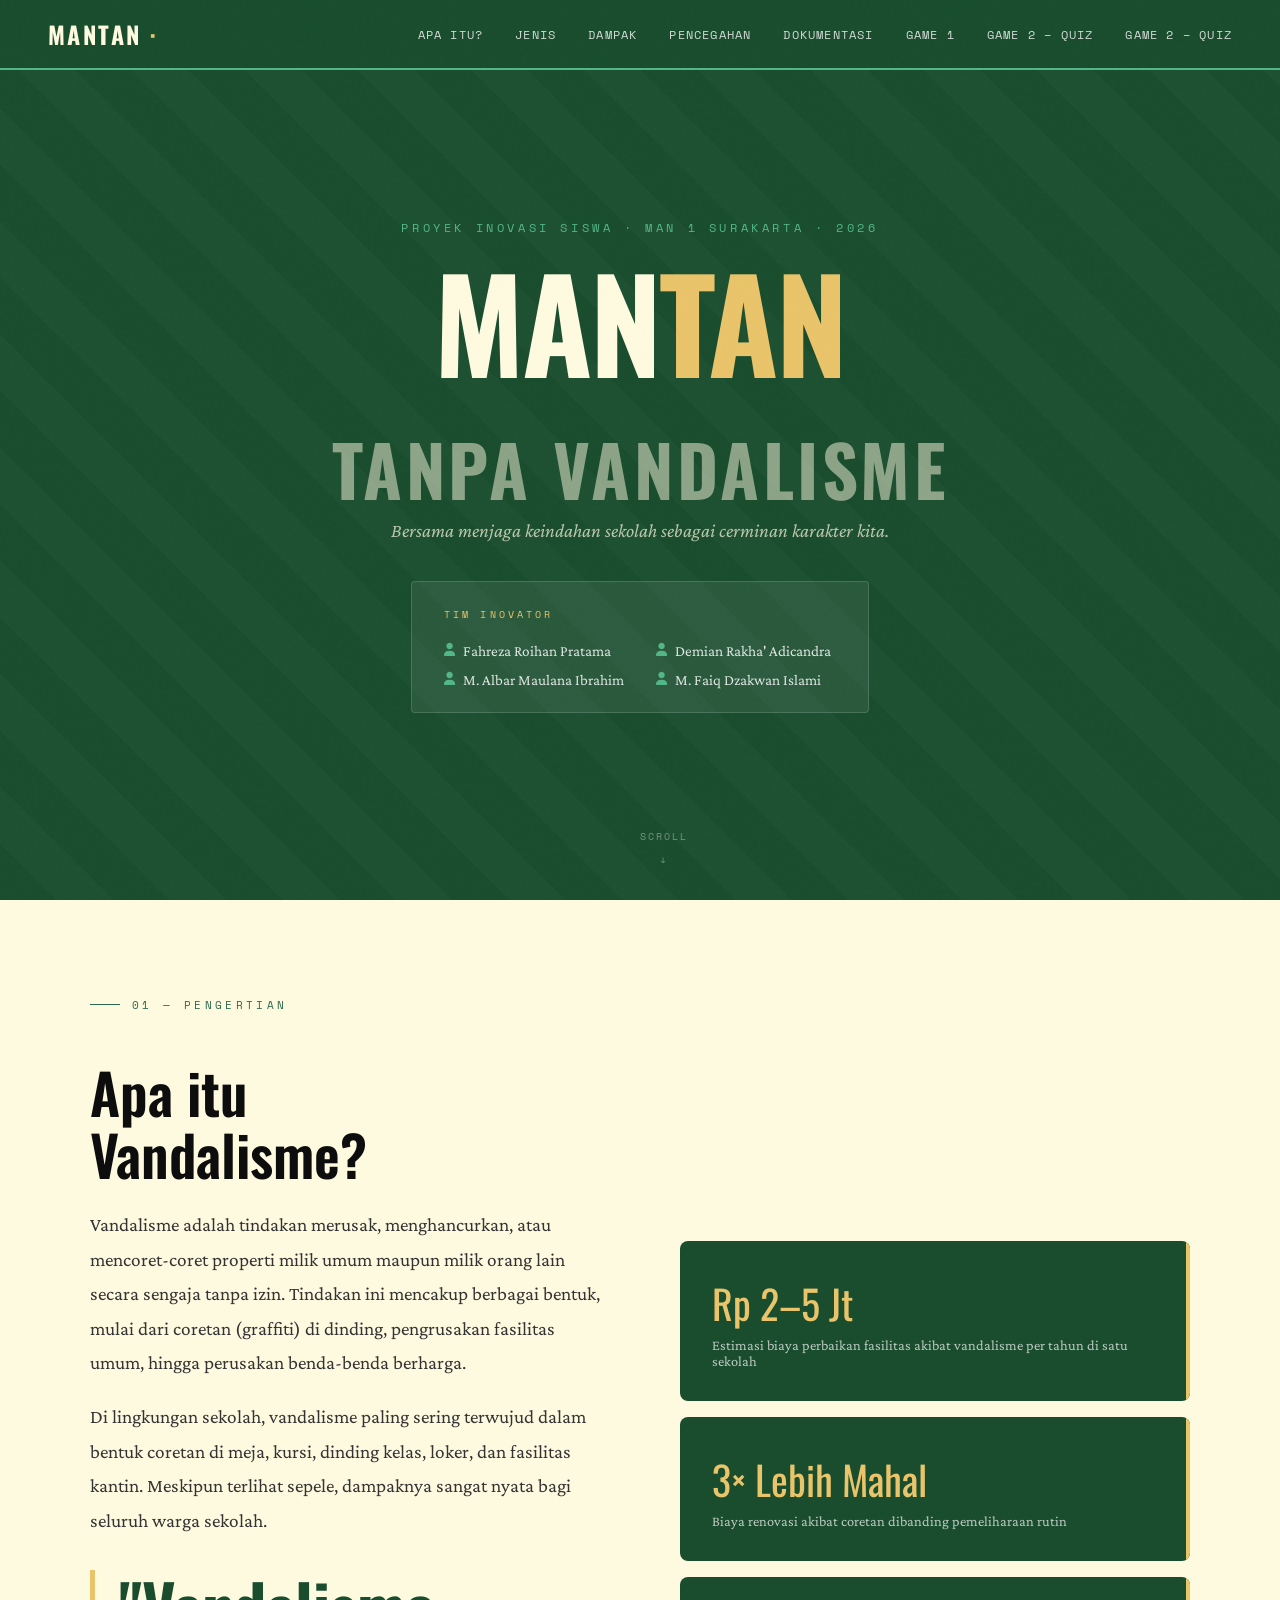
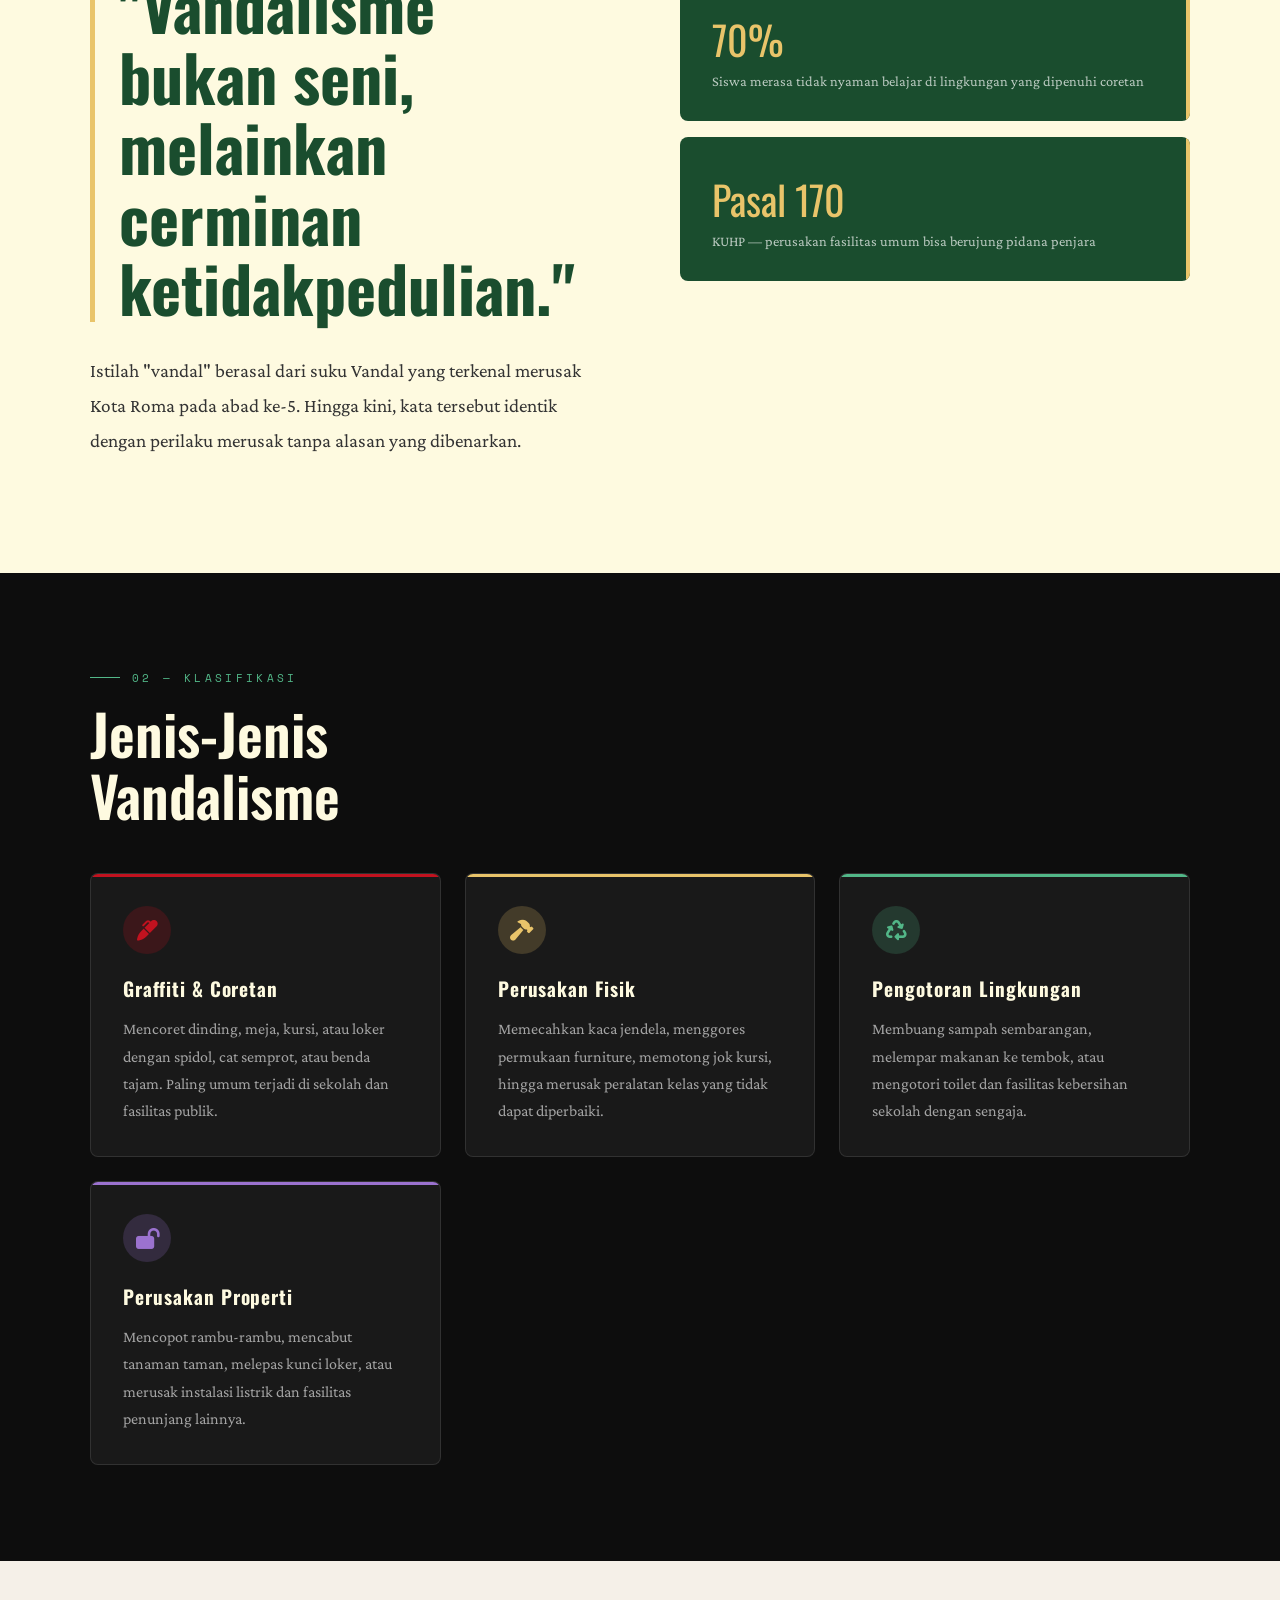
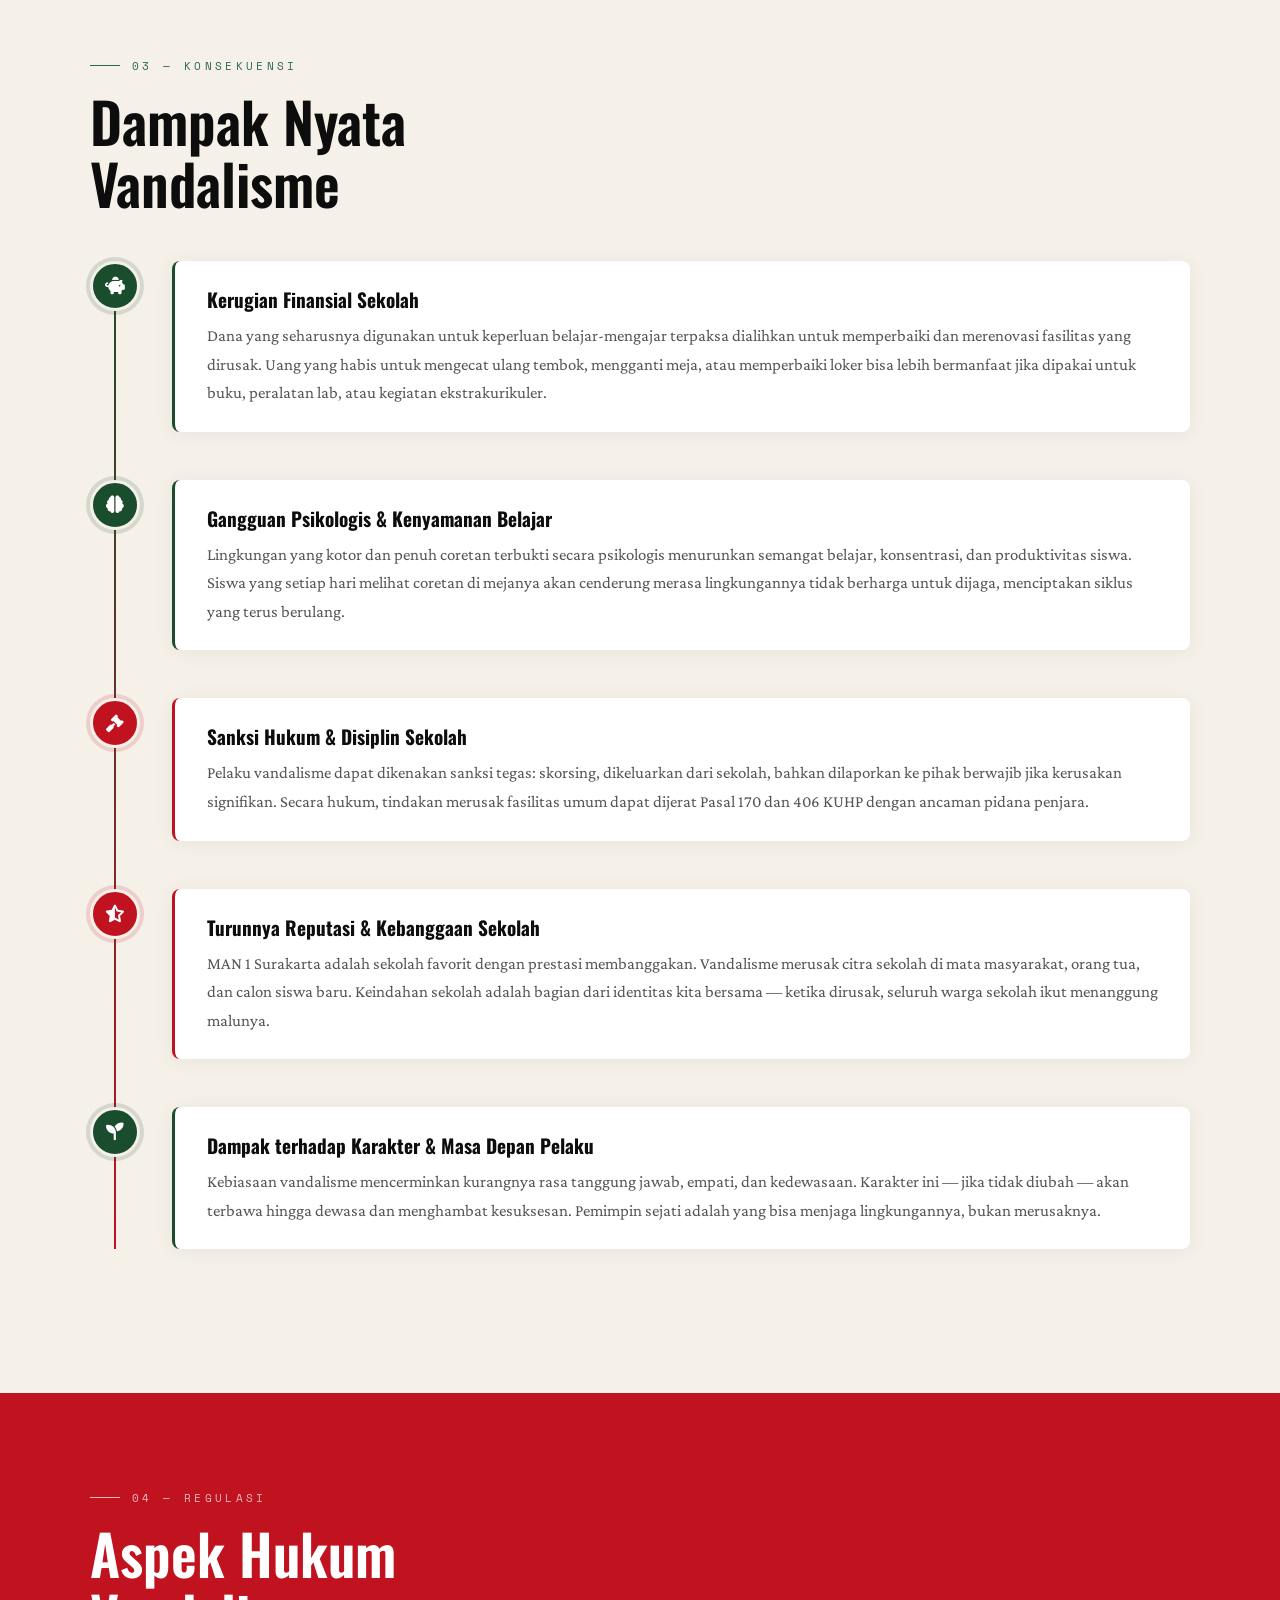
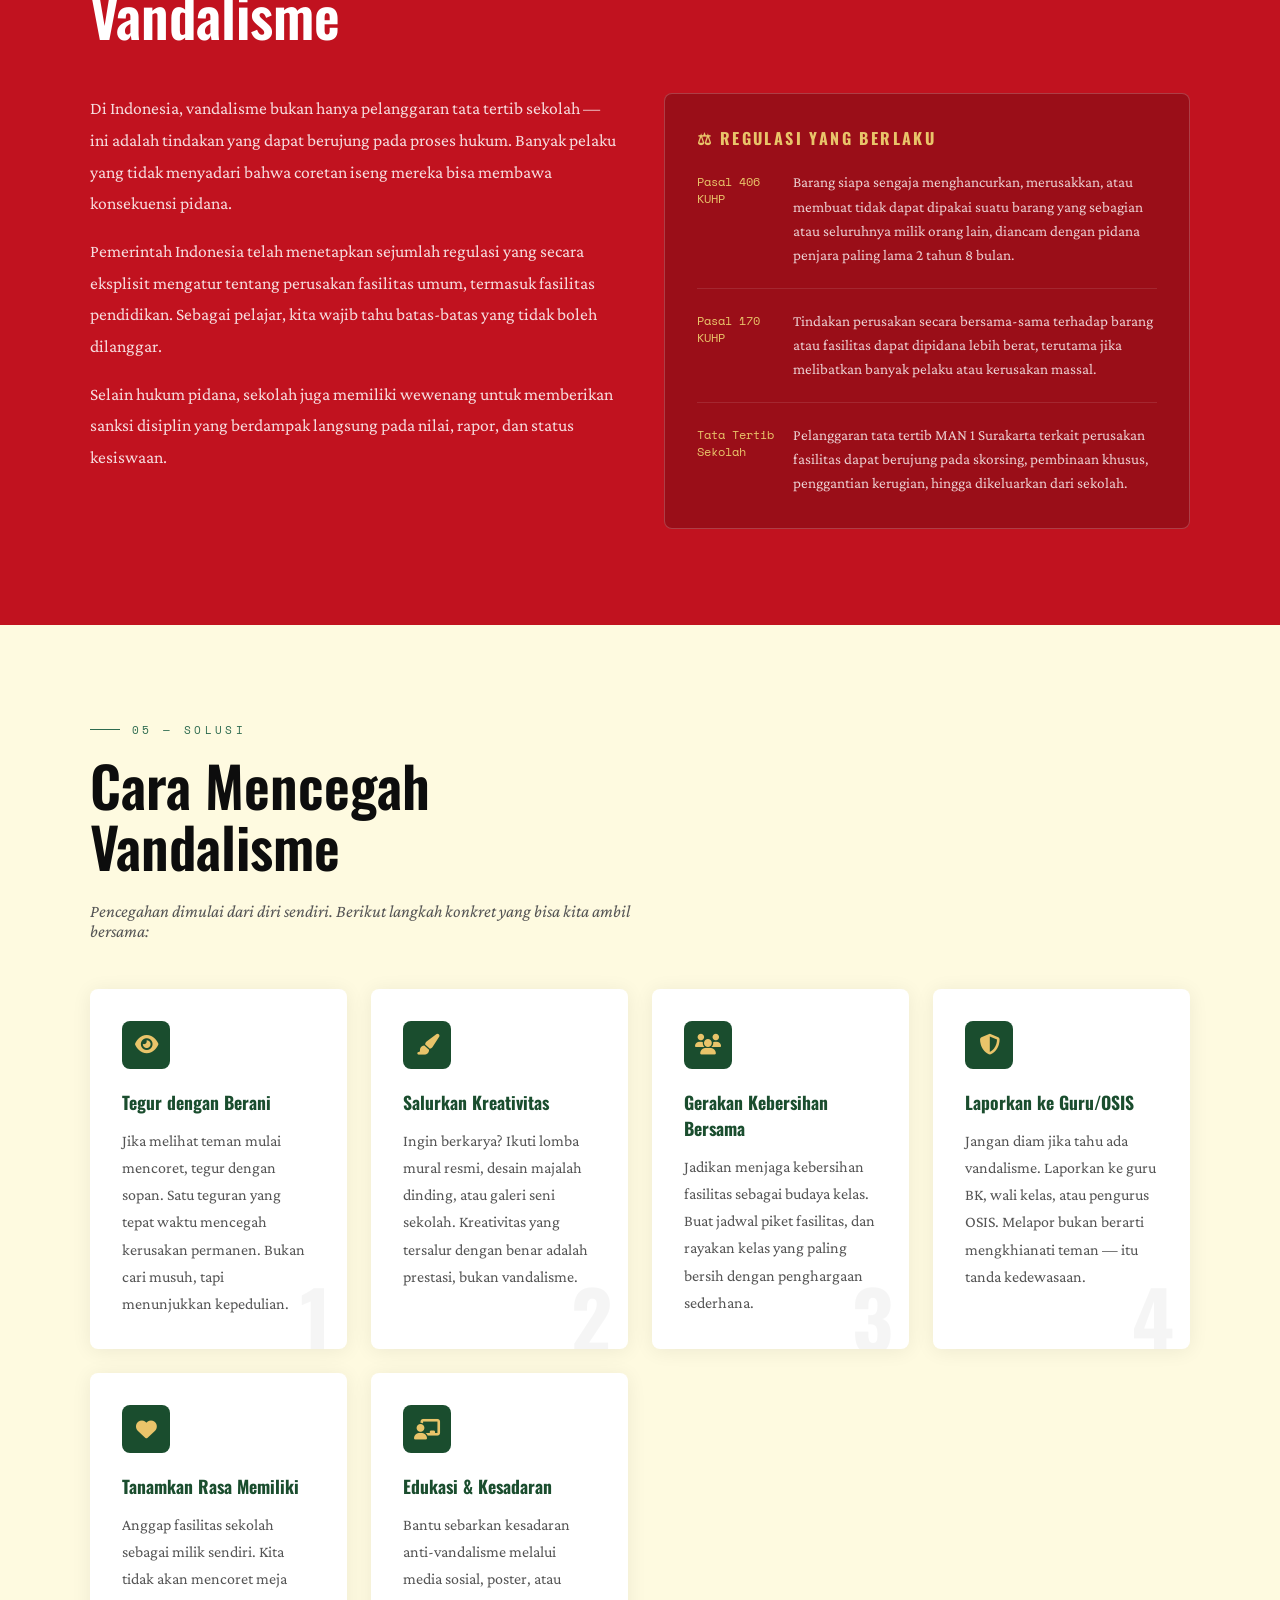
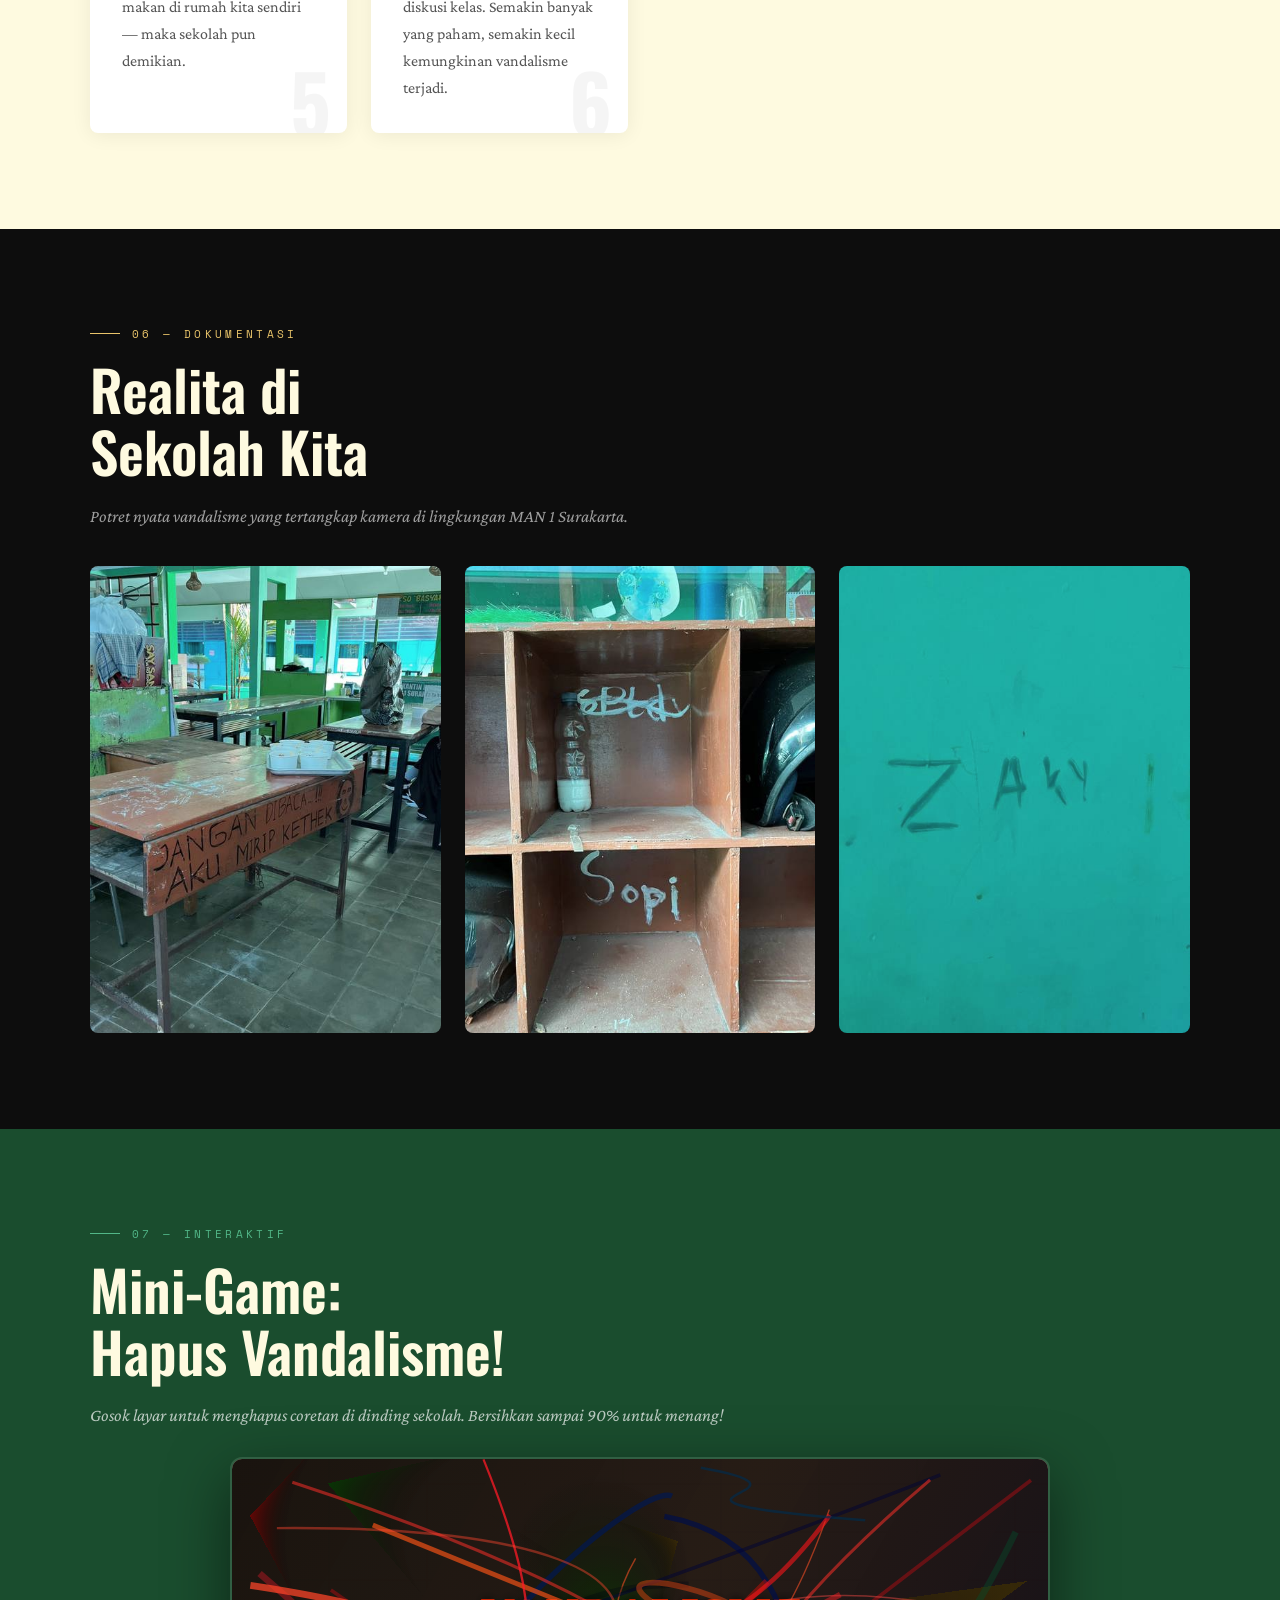
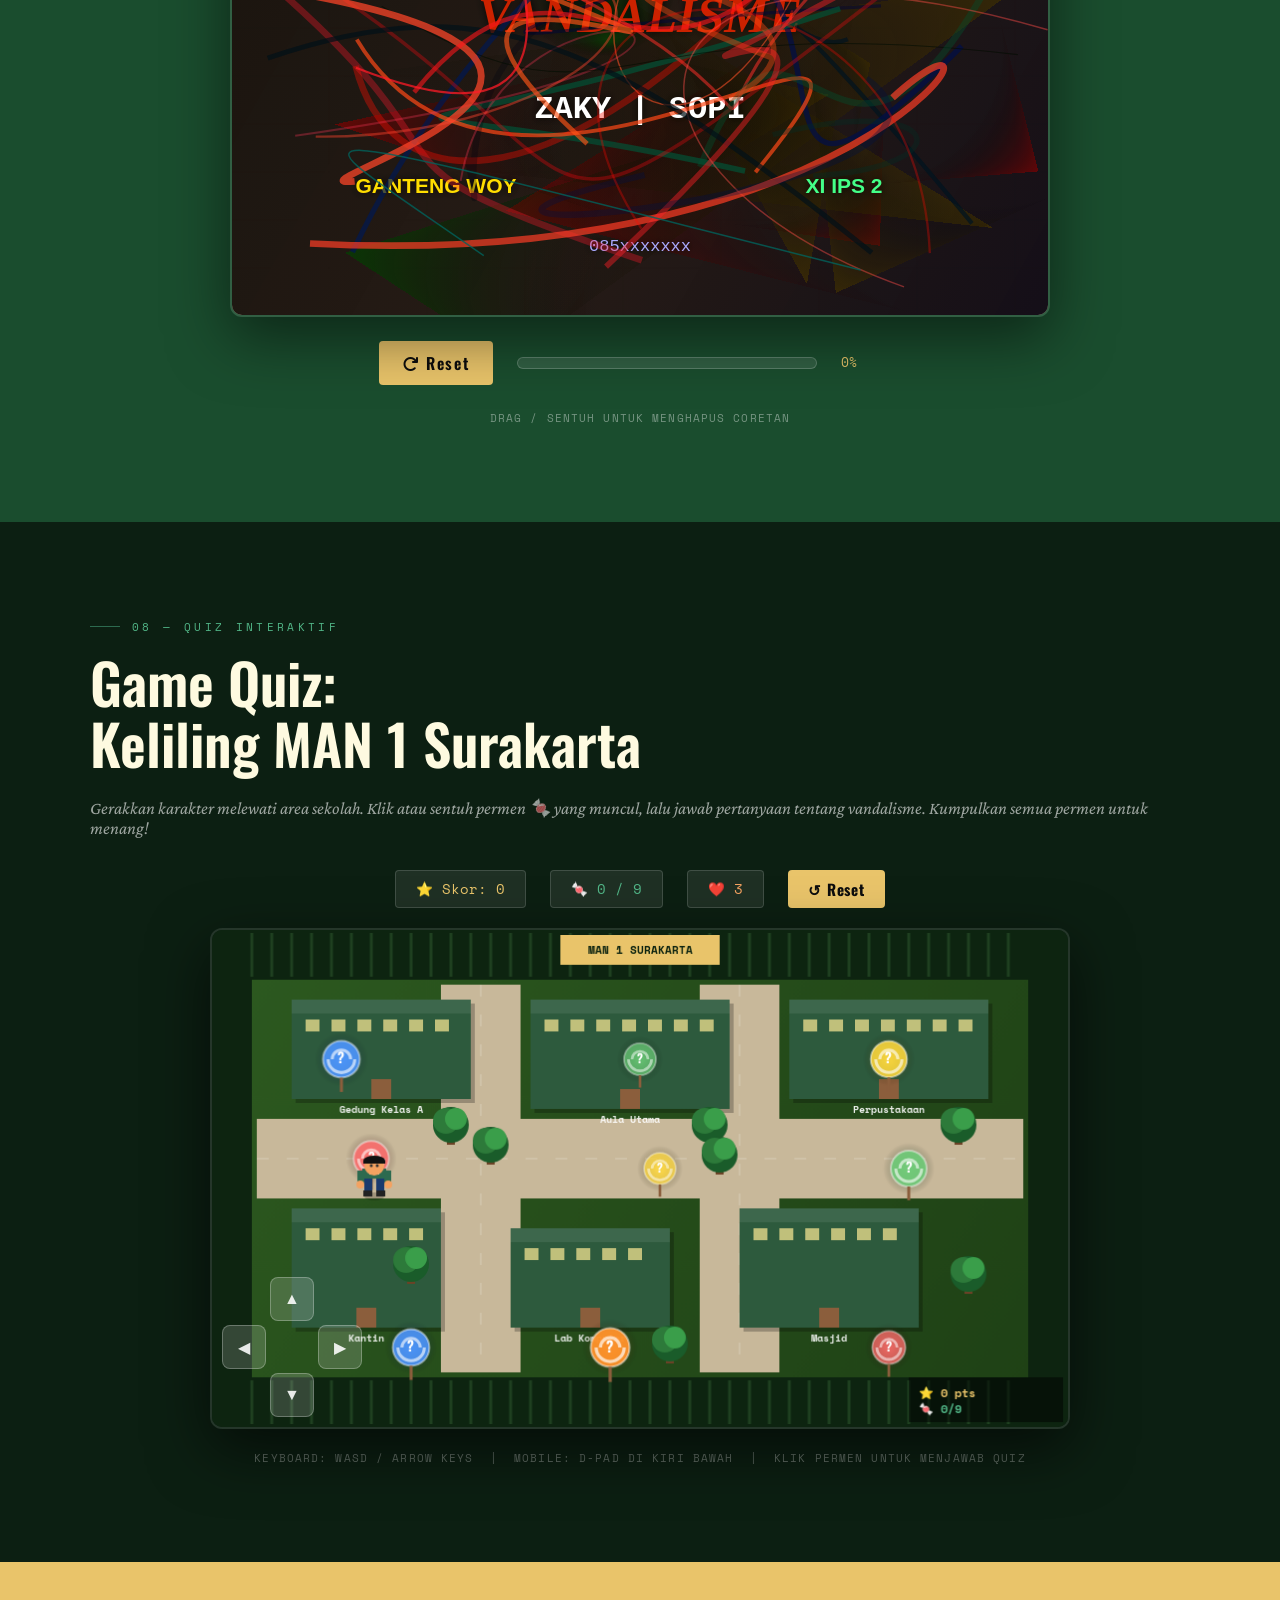
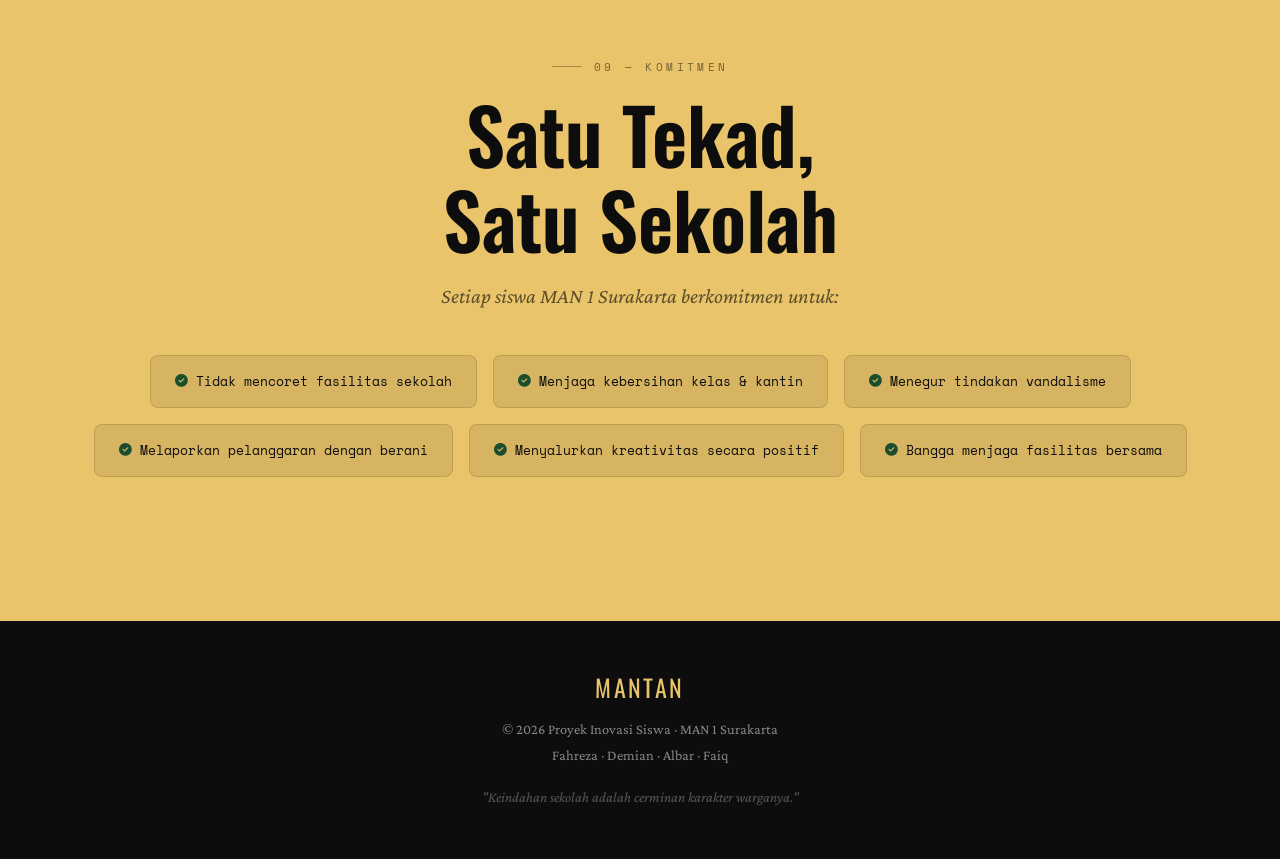
==== commit 0eed4e4d: "Update index.html" ====
--- a/index.html
+++ b/index.html
@@ -4,535 +4,991 @@
 <meta charset="UTF-8">
 <meta name="viewport" content="width=device-width, initial-scale=1.0">
 <title>MANTAN – MAN 1 Surakarta Tanpa Vandalisme</title>
-<link href="https://fonts.googleapis.com/css2?family=Oswald:wght@300;400;600;700&family=Crimson+Pro:ital,wght@0,400;0,600;0,700;1,400;1,600&family=Space+Mono:wght@400;700&display=swap" rel="stylesheet">
+<link href="https://fonts.googleapis.com/css2?family=Oswald:wght@400;600;700&family=Crimson+Pro:ital,wght@0,400;0,600;1,400&family=Space+Mono:wght@400;700&display=swap" rel="stylesheet">
 <link href="https://cdnjs.cloudflare.com/ajax/libs/font-awesome/6.5.0/css/all.min.css" rel="stylesheet">
 <style>
 :root {
-  --ink: #0a0d0b;
-  --paper: #f4f0e6;
-  --green-deep: #0f3320;
-  --green-mid: #1e5c38;
-  --green-bright: #3d9e6a;
-  --green-glow: #52d48a;
-  --red-accent: #b5121b;
-  --amber: #e8b84a;
-  --amber-light: #f5d47a;
-  --cream: #fef9ec;
-  --slate: #1a1f1c;
-  --muted: rgba(255,255,255,0.55);
-}
-*,*::before,*::after{box-sizing:border-box;margin:0;padding:0;}
-html{scroll-behavior:smooth;font-size:16px;}
-body{font-family:'Crimson Pro',Georgia,serif;background:var(--paper);color:var(--ink);overflow-x:hidden;}
-
-/* GRAIN */
-body::before{content:'';position:fixed;inset:0;pointer-events:none;z-index:9999;
-background-image:url("data:image/svg+xml,%3Csvg viewBox='0 0 512 512' xmlns='http://www.w3.org/2000/svg'%3E%3Cfilter id='n'%3E%3CfeTurbulence type='fractalNoise' baseFrequency='0.75' numOctaves='4' stitchTiles='stitch'/%3E%3C/filter%3E%3Crect width='100%25' height='100%25' filter='url(%23n)' opacity='0.045'/%3E%3C/svg%3E");
-opacity:.35;}
-
-/* ══ NAV ══ */
-nav{position:fixed;top:0;left:0;right:0;z-index:1000;display:flex;justify-content:space-between;align-items:center;padding:.9rem 3rem;background:rgba(10,20,13,0.96);backdrop-filter:blur(16px);border-bottom:1px solid rgba(61,158,106,0.3);transition:all .3s;}
-nav.scrolled{padding:.65rem 3rem;box-shadow:0 4px 30px rgba(0,0,0,0.4);}
-.nav-logo{font-family:'Oswald',sans-serif;font-size:1.4rem;font-weight:700;color:var(--cream);letter-spacing:.15em;display:flex;align-items:center;gap:.4rem;}
-.nav-logo .dot{color:var(--amber);animation:pulse 2s infinite;}
-.nav-links{display:flex;gap:1.5rem;list-style:none;align-items:center;}
-.nav-links a{font-family:'Space Mono',monospace;font-size:.68rem;color:rgba(255,255,255,.7);text-decoration:none;letter-spacing:.1em;text-transform:uppercase;transition:color .25s;position:relative;padding-bottom:2px;}
-.nav-links a::after{content:'';position:absolute;bottom:0;left:0;right:0;height:1px;background:var(--amber);transform:scaleX(0);transform-origin:left;transition:transform .3s;}
-.nav-links a:hover{color:var(--amber-light);}
-.nav-links a:hover::after{transform:scaleX(1);}
-.nav-links .nav-cta{background:var(--amber);color:var(--ink) !important;padding:.35rem .9rem;border-radius:2px;font-weight:700;letter-spacing:.1em;}
-.nav-links .nav-cta:hover{background:var(--amber-light);}
-.nav-links .nav-cta::after{display:none;}
-.ham{display:none;flex-direction:column;gap:5px;cursor:pointer;padding:4px;}
-.ham span{width:22px;height:2px;background:white;transition:.3s;display:block;}
-.ham.active span:nth-child(1){transform:translateY(7px) rotate(45deg);}
-.ham.active span:nth-child(2){opacity:0;}
-.ham.active span:nth-child(3){transform:translateY(-7px) rotate(-45deg);}
-
-/* ══ HERO ══ */
-#hero{min-height:100vh;display:flex;align-items:center;justify-content:center;position:relative;overflow:hidden;background:var(--green-deep);padding:7rem 2rem 5rem;}
-.hero-particles{position:absolute;inset:0;overflow:hidden;}
-.hero-particles span{position:absolute;display:block;width:2px;height:2px;background:var(--green-bright);border-radius:50%;animation:float var(--dur,8s) var(--delay,0s) infinite linear;opacity:0;}
-@keyframes float{0%{transform:translateY(100vh) scale(0);opacity:0;}10%{opacity:1;}90%{opacity:.5;}100%{transform:translateY(-100px) scale(1.5);opacity:0;}}
-.hero-grid-bg{position:absolute;inset:0;background-image:linear-gradient(rgba(255,255,255,.025) 1px,transparent 1px),linear-gradient(90deg,rgba(255,255,255,.025) 1px,transparent 1px);background-size:60px 60px;}
-.hero-glow{position:absolute;width:600px;height:600px;border-radius:50%;background:radial-gradient(circle,rgba(61,158,106,.15),transparent 70%);top:50%;left:50%;transform:translate(-50%,-50%);animation:glowPulse 4s ease-in-out infinite;}
-@keyframes glowPulse{0%,100%{opacity:.6;transform:translate(-50%,-50%) scale(1);}50%{opacity:1;transform:translate(-50%,-50%) scale(1.1);}}
-.hero-content{position:relative;z-index:2;text-align:center;max-width:1000px;}
-.hero-badge{display:inline-flex;align-items:center;gap:.6rem;font-family:'Space Mono',monospace;font-size:.68rem;letter-spacing:.25em;color:var(--green-bright);text-transform:uppercase;margin-bottom:2rem;padding:.4rem 1.2rem;border:1px solid rgba(61,158,106,.4);border-radius:100px;background:rgba(61,158,106,.08);opacity:0;animation:fadeUp .8s .1s forwards;}
-.hero-badge i{font-size:.7rem;}
-.hero-title{font-family:'Oswald',sans-serif;font-size:clamp(3.5rem,11vw,9rem);font-weight:700;line-height:.9;color:var(--cream);text-transform:uppercase;letter-spacing:-.02em;margin-bottom:1.5rem;opacity:0;animation:fadeUp .9s .3s forwards;}
-.hero-title .accent{color:var(--amber);position:relative;display:inline-block;}
-.hero-title .accent::after{content:'';position:absolute;bottom:-.1em;left:0;right:0;height:3px;background:var(--amber);transform:scaleX(0);animation:lineIn 1s .9s forwards;}
-@keyframes lineIn{to{transform:scaleX(1);}}
-.hero-sub-line{font-size:clamp(.8rem,1.5vw,1rem);font-family:'Space Mono',monospace;letter-spacing:.2em;color:rgba(254,249,236,.35);text-transform:uppercase;margin-bottom:1rem;opacity:0;animation:fadeUp .8s .5s forwards;}
-.hero-subtitle{font-size:clamp(1.1rem,2vw,1.35rem);color:rgba(254,249,236,.65);font-style:italic;max-width:540px;margin:0 auto 3rem;line-height:1.7;opacity:0;animation:fadeUp .8s .6s forwards;}
-.hero-stats{display:grid;grid-template-columns:repeat(3,1fr);gap:1px;background:rgba(255,255,255,.1);border:1px solid rgba(255,255,255,.1);border-radius:8px;overflow:hidden;max-width:600px;margin:0 auto 3rem;opacity:0;animation:fadeUp .8s .8s forwards;}
-.h-stat{background:rgba(255,255,255,.04);padding:1.25rem .75rem;text-align:center;transition:background .3s;}
-.h-stat:hover{background:rgba(255,255,255,.08);}
-.h-stat-num{font-family:'Oswald',sans-serif;font-size:1.6rem;color:var(--amber);font-weight:700;}
-.h-stat-lbl{font-family:'Space Mono',monospace;font-size:.6rem;color:rgba(255,255,255,.4);letter-spacing:.1em;text-transform:uppercase;margin-top:.2rem;line-height:1.4;}
-.hero-team-box{display:inline-grid;grid-template-columns:1fr 1fr;gap:.6rem 2rem;background:rgba(255,255,255,.06);border:1px solid rgba(255,255,255,.12);padding:1.5rem 2rem;border-radius:6px;text-align:left;opacity:0;animation:fadeUp .8s 1s forwards;}
-.hero-team-label{grid-column:1/-1;font-family:'Space Mono',monospace;font-size:.6rem;letter-spacing:.3em;color:var(--amber);text-transform:uppercase;margin-bottom:.5rem;}
-.hero-team-member{font-size:.9rem;color:rgba(255,255,255,.8);display:flex;align-items:center;gap:.5rem;}
-.hero-team-member i{color:var(--green-bright);font-size:.7rem;}
-.scroll-cue{position:absolute;bottom:2rem;left:50%;transform:translateX(-50%);display:flex;flex-direction:column;align-items:center;gap:.4rem;color:rgba(255,255,255,.3);font-family:'Space Mono',monospace;font-size:.6rem;letter-spacing:.2em;text-transform:uppercase;animation:fadeUp 1s 1.5s both;}
-.scroll-arrow{width:24px;height:24px;border-right:1px solid rgba(255,255,255,.3);border-bottom:1px solid rgba(255,255,255,.3);transform:rotate(45deg);animation:scrollBounce 1.5s ease-in-out infinite;margin-top:.4rem;}
-@keyframes scrollBounce{0%,100%{transform:rotate(45deg) translateY(0);}50%{transform:rotate(45deg) translateY(5px);}}
-
-/* ══ SECTION BASE ══ */
-section{padding:7rem 2rem;}
-.container{max-width:1140px;margin:0 auto;}
-.section-eyebrow{font-family:'Space Mono',monospace;font-size:.65rem;letter-spacing:.3em;text-transform:uppercase;color:var(--green-mid);display:flex;align-items:center;gap:.75rem;margin-bottom:1rem;}
-.section-eyebrow::before{content:'';width:28px;height:1px;background:currentColor;flex-shrink:0;}
-.section-eyebrow.light{color:var(--green-bright);}
-.section-eyebrow.light::before{background:var(--green-bright);}
-.section-eyebrow.amber{color:var(--amber);}
-.section-eyebrow.amber::before{background:var(--amber);}
-.section-eyebrow.white{color:rgba(255,255,255,.5);}
-.section-eyebrow.white::before{background:rgba(255,255,255,.5);}
-.section-title{font-family:'Oswald',sans-serif;font-size:clamp(2rem,5vw,3.5rem);font-weight:600;line-height:1.05;margin-bottom:1.5rem;}
-.section-lead{font-size:1.15rem;line-height:1.8;color:#444;font-style:italic;max-width:680px;margin-bottom:2rem;}
-.section-lead.light{color:rgba(255,255,255,.6);}
-
-/* ══ DEFINISI ══ */
-#definisi{background:var(--cream);}
-.def-layout{display:grid;grid-template-columns:1.1fr 1fr;gap:6rem;align-items:start;margin-top:3.5rem;}
-.def-body p{font-size:1.15rem;line-height:1.85;color:#3a3a3a;margin-bottom:1.25rem;}
-.pullquote{font-family:'Oswald',sans-serif;font-size:clamp(1.8rem,3.5vw,2.8rem);font-weight:600;line-height:1.15;color:var(--green-deep);border-left:5px solid var(--amber);padding-left:1.5rem;margin:2.5rem 0;}
-.asal-kata{background:var(--green-deep);color:var(--cream);padding:1.75rem;border-radius:8px;margin-top:2rem;}
-.asal-kata h4{font-family:'Oswald',sans-serif;font-size:1rem;letter-spacing:.15em;color:var(--amber);text-transform:uppercase;margin-bottom:.75rem;}
-.asal-kata p{font-size:1rem;line-height:1.7;color:rgba(254,249,236,.8);}
-.stat-stack{display:flex;flex-direction:column;gap:1rem;}
-.stat-card{background:var(--green-deep);color:white;padding:1.75rem 2rem;border-radius:8px;position:relative;overflow:hidden;transition:transform .3s,box-shadow .3s;cursor:default;}
-.stat-card::before{content:'';position:absolute;inset:0;background:linear-gradient(135deg,rgba(255,255,255,.04),transparent);}
-.stat-card::after{content:'';position:absolute;top:0;right:0;width:4px;height:100%;background:var(--amber);}
-.stat-card:hover{transform:translateX(-6px);box-shadow:6px 0 20px rgba(0,0,0,.2);}
-.stat-num{font-family:'Oswald',sans-serif;font-size:2.2rem;color:var(--amber);font-weight:700;}
-.stat-desc{font-size:.9rem;color:rgba(255,255,255,.65);margin-top:.3rem;line-height:1.5;}
-
-/* ══ FAKTA MARQUEE ══ */
-.marquee-section{background:var(--amber);padding:1rem 0;overflow:hidden;border-top:2px solid rgba(0,0,0,.1);border-bottom:2px solid rgba(0,0,0,.1);}
-.marquee-track{display:flex;gap:3rem;animation:marquee 30s linear infinite;white-space:nowrap;}
-.marquee-track:hover{animation-play-state:paused;}
-.marquee-item{font-family:'Space Mono',monospace;font-size:.75rem;letter-spacing:.15em;text-transform:uppercase;color:var(--ink);display:flex;align-items:center;gap:1rem;}
-.marquee-item i{color:var(--green-deep);}
-@keyframes marquee{from{transform:translateX(0);}to{transform:translateX(-50%);}}
-
-/* ══ JENIS ══ */
-#jenis{background:var(--ink);}
-#jenis .section-title{color:var(--cream);}
-.jenis-intro{display:grid;grid-template-columns:1fr 1fr;gap:4rem;align-items:center;margin-bottom:4rem;}
-.jenis-intro-text p{font-size:1.1rem;line-height:1.8;color:rgba(255,255,255,.65);margin-bottom:1rem;}
-.jenis-scroll-table{border:1px solid rgba(255,255,255,.1);border-radius:8px;overflow:hidden;}
-.jenis-table-head{display:grid;grid-template-columns:1fr 1fr 1.5fr;background:rgba(255,255,255,.06);padding:.75rem 1.5rem;font-family:'Space Mono',monospace;font-size:.65rem;letter-spacing:.1em;text-transform:uppercase;color:rgba(255,255,255,.4);}
-.jenis-table-row{display:grid;grid-template-columns:1fr 1fr 1.5fr;padding:1rem 1.5rem;border-top:1px solid rgba(255,255,255,.06);transition:background .2s;}
-.jenis-table-row:hover{background:rgba(255,255,255,.04);}
-.jenis-table-row td{font-size:.95rem;line-height:1.5;}
-.jenis-table-row .tag{font-family:'Space Mono',monospace;font-size:.65rem;padding:.2rem .6rem;border-radius:2px;font-weight:700;display:inline-block;}
-.tag-merah{background:rgba(181,18,27,.25);color:#ff6b6b;}
-.tag-kuning{background:rgba(232,184,74,.2);color:var(--amber-light);}
-.tag-hijau{background:rgba(61,158,106,.2);color:var(--green-glow);}
-.tag-ungu{background:rgba(150,120,210,.2);color:#c8aaff;}
-.jenis-card-grid{display:grid;grid-template-columns:repeat(auto-fit,minmax(280px,1fr));gap:1.25rem;margin-top:3rem;}
-.jenis-card{background:rgba(255,255,255,.04);border:1px solid rgba(255,255,255,.08);border-radius:10px;padding:2rem;transition:all .35s;position:relative;overflow:hidden;cursor:default;}
-.jenis-card::before{content:'';position:absolute;top:0;left:0;right:0;height:3px;}
-.jenis-card.t1::before{background:linear-gradient(90deg,#b5121b,#ff6b6b);}
-.jenis-card.t2::before{background:linear-gradient(90deg,#c87800,var(--amber-light));}
-.jenis-card.t3::before{background:linear-gradient(90deg,var(--green-mid),var(--green-glow));}
-.jenis-card.t4::before{background:linear-gradient(90deg,#6030b0,#c8aaff);}
-.jenis-card.t5::before{background:linear-gradient(90deg,#007090,#40c8f0);}
-.jenis-card:hover{background:rgba(255,255,255,.08);transform:translateY(-5px);box-shadow:0 16px 40px rgba(0,0,0,.35);}
-.jenis-icon{width:44px;height:44px;border-radius:8px;display:flex;align-items:center;justify-content:center;font-size:1.2rem;margin-bottom:1.25rem;}
-.t1 .jenis-icon{background:rgba(181,18,27,.2);color:#ff6b6b;}
-.t2 .jenis-icon{background:rgba(232,184,74,.15);color:var(--amber-light);}
-.t3 .jenis-icon{background:rgba(61,158,106,.2);color:var(--green-glow);}
-.t4 .jenis-icon{background:rgba(150,120,210,.2);color:#c8aaff;}
-.t5 .jenis-icon{background:rgba(0,120,160,.2);color:#60d8ff;}
-.jenis-card h3{font-family:'Oswald',sans-serif;font-size:1.15rem;color:var(--cream);margin-bottom:.65rem;letter-spacing:.04em;}
-.jenis-card p{font-size:.95rem;color:rgba(255,255,255,.55);line-height:1.7;}
-.jenis-card .freq-bar{margin-top:1.25rem;height:4px;background:rgba(255,255,255,.08);border-radius:2px;overflow:hidden;}
-.jenis-card .freq-fill{height:100%;border-radius:2px;transition:width 1.2s ease;}
-.t1 .freq-fill{background:linear-gradient(90deg,#b5121b,#ff6b6b);}
-.t2 .freq-fill{background:linear-gradient(90deg,#c87800,var(--amber-light));}
-.t3 .freq-fill{background:linear-gradient(90deg,var(--green-mid),var(--green-glow));}
-.t4 .freq-fill{background:linear-gradient(90deg,#6030b0,#c8aaff);}
-.t5 .freq-fill{background:linear-gradient(90deg,#007090,#40c8f0);}
-.freq-label{font-family:'Space Mono',monospace;font-size:.6rem;color:rgba(255,255,255,.3);margin-top:.4rem;letter-spacing:.08em;}
-
-/* ══ DAMPAK ══ */
-#dampak{background:var(--paper);}
-.dampak-layout{display:grid;grid-template-columns:1fr 2fr;gap:5rem;margin-top:3rem;align-items:start;}
-.dampak-sidebar{position:sticky;top:7rem;}
-.dampak-sidebar p{font-size:1.05rem;line-height:1.8;color:#555;margin-bottom:1.5rem;}
-.dampak-chart{background:var(--green-deep);color:white;border-radius:10px;padding:1.5rem;margin-top:1.5rem;}
-.dampak-chart h4{font-family:'Oswald',sans-serif;font-size:.85rem;letter-spacing:.1em;color:var(--amber);text-transform:uppercase;margin-bottom:1rem;}
-.chart-bar{margin-bottom:.9rem;}
-.chart-bar-label{display:flex;justify-content:space-between;font-family:'Space Mono',monospace;font-size:.62rem;color:rgba(255,255,255,.6);margin-bottom:.3rem;letter-spacing:.05em;}
-.chart-bar-track{height:8px;background:rgba(255,255,255,.1);border-radius:4px;overflow:hidden;}
-.chart-bar-fill{height:100%;border-radius:4px;background:linear-gradient(90deg,var(--green-mid),var(--green-glow));transition:width 1.5s ease;}
-.dampak-items{display:flex;flex-direction:column;gap:1.5rem;}
-.dampak-card{background:white;border-radius:10px;padding:2rem 2rem 2rem 1.75rem;box-shadow:0 2px 15px rgba(0,0,0,.06);border-left:4px solid var(--green-mid);transition:all .3s;cursor:default;position:relative;overflow:hidden;}
-.dampak-card::after{content:attr(data-icon);position:absolute;right:1.5rem;top:50%;transform:translateY(-50%);font-size:3.5rem;opacity:.05;line-height:1;}
-.dampak-card.danger{border-left-color:var(--red-accent);}
-.dampak-card:hover{transform:translateX(6px);box-shadow:0 6px 30px rgba(0,0,0,.12);}
-.dampak-card h3{font-family:'Oswald',sans-serif;font-size:1.2rem;margin-bottom:.6rem;color:var(--ink);letter-spacing:.03em;}
-.dampak-card p{color:#555;line-height:1.75;font-size:1.05rem;}
-.dampak-card .dampak-tag{display:inline-block;font-family:'Space Mono',monospace;font-size:.6rem;padding:.2rem .65rem;border-radius:2px;margin-bottom:.75rem;letter-spacing:.1em;text-transform:uppercase;}
-.dampak-card .tag-ekonomi{background:rgba(232,184,74,.15);color:#b07800;}
-.dampak-card .tag-psiko{background:rgba(61,158,106,.15);color:var(--green-mid);}
-.dampak-card .tag-hukum{background:rgba(181,18,27,.12);color:var(--red-accent);}
-.dampak-card .tag-sosial{background:rgba(150,120,210,.15);color:#8060c0;}
-.dampak-card .tag-karakter{background:rgba(0,120,160,.12);color:#006080;}
-
-/* ══ HUKUM ══ */
-#hukum{background:var(--red-accent);padding:7rem 2rem;}
-#hukum .section-title{color:white;}
-.hukum-layout{display:grid;grid-template-columns:1fr 1.2fr;gap:4rem;margin-top:3rem;align-items:start;}
-.hukum-text p{color:rgba(255,255,255,.82);font-size:1.1rem;line-height:1.82;margin-bottom:1.1rem;}
-.hukum-text .warning-box{background:rgba(0,0,0,.2);border:1px solid rgba(255,255,255,.2);border-radius:8px;padding:1.25rem 1.5rem;margin-top:1.5rem;display:flex;gap:1rem;align-items:flex-start;}
-.hukum-text .warning-box i{color:var(--amber);font-size:1.2rem;margin-top:.1rem;flex-shrink:0;}
-.hukum-text .warning-box p{margin:0;font-size:.95rem;color:rgba(255,255,255,.75);}
-.pasal-cards{display:flex;flex-direction:column;gap:1rem;}
-.pasal-card{background:rgba(0,0,0,.18);border:1px solid rgba(255,255,255,.15);border-radius:8px;padding:1.5rem;transition:background .2s;}
-.pasal-card:hover{background:rgba(0,0,0,.28);}
-.pasal-card-head{display:flex;align-items:center;gap:1rem;margin-bottom:.9rem;}
-.pasal-num-badge{font-family:'Space Mono',monospace;font-size:.65rem;background:var(--amber);color:var(--ink);padding:.3rem .75rem;border-radius:2px;letter-spacing:.08em;white-space:nowrap;font-weight:700;}
-.pasal-card-title{font-family:'Oswald',sans-serif;font-size:1rem;color:white;letter-spacing:.05em;}
-.pasal-card p{color:rgba(255,255,255,.75);font-size:.95rem;line-height:1.65;}
-.sanksi-grid{display:grid;grid-template-columns:1fr 1fr;gap:.75rem;margin-top:3rem;}
-.sanksi-item{background:rgba(0,0,0,.15);border-radius:6px;padding:1rem;display:flex;gap:.75rem;align-items:flex-start;}
-.sanksi-icon{width:32px;height:32px;background:rgba(255,255,255,.1);border-radius:4px;display:flex;align-items:center;justify-content:center;flex-shrink:0;font-size:.85rem;color:var(--amber);}
-.sanksi-item p{font-size:.88rem;color:rgba(255,255,255,.7);line-height:1.5;}
-.sanksi-item strong{display:block;font-family:'Oswald',sans-serif;font-size:.9rem;color:white;margin-bottom:.2rem;}
-
-/* ══ PSIKOLOGI ══ */
-#psikologi{background:var(--slate);padding:7rem 2rem;}
-#psikologi .section-title{color:var(--cream);}
-.psiko-layout{display:grid;grid-template-columns:1fr 1fr;gap:5rem;margin-top:3rem;align-items:start;}
-.psiko-text p{font-size:1.05rem;line-height:1.8;color:rgba(255,255,255,.65);margin-bottom:1rem;}
-.psiko-theory{background:rgba(255,255,255,.04);border:1px solid rgba(255,255,255,.08);border-radius:10px;padding:2rem;margin-top:1.5rem;}
-.psiko-theory h4{font-family:'Oswald',sans-serif;font-size:1rem;color:var(--amber);letter-spacing:.1em;text-transform:uppercase;margin-bottom:.75rem;}
-.psiko-theory p{color:rgba(255,255,255,.6);font-size:.95rem;line-height:1.7;}
-.psiko-cards{display:flex;flex-direction:column;gap:1rem;}
-.psiko-card{background:rgba(255,255,255,.05);border-radius:8px;padding:1.5rem;display:flex;gap:1.25rem;border:1px solid rgba(255,255,255,.06);transition:background .25s;}
-.psiko-card:hover{background:rgba(255,255,255,.09);}
-.psiko-card-icon{width:42px;height:42px;border-radius:50%;background:rgba(61,158,106,.2);display:flex;align-items:center;justify-content:center;flex-shrink:0;color:var(--green-glow);font-size:1rem;}
-.psiko-card h4{font-family:'Oswald',sans-serif;font-size:1rem;color:var(--cream);margin-bottom:.35rem;}
-.psiko-card p{font-size:.9rem;color:rgba(255,255,255,.55);line-height:1.6;}
-
-/* ══ PENCEGAHAN ══ */
-#pencegahan{background:var(--cream);}
-.pencegahan-header{display:grid;grid-template-columns:1fr 1fr;gap:4rem;align-items:end;margin-bottom:4rem;}
-.pencegahan-header p{font-size:1.1rem;line-height:1.8;color:#444;}
-.pct-grid{display:grid;grid-template-columns:repeat(3,1fr);gap:1.5rem;margin-bottom:3rem;}
-.pct-card{background:white;border-radius:10px;padding:2rem;box-shadow:0 2px 20px rgba(0,0,0,.07);transition:all .3s;position:relative;overflow:hidden;cursor:default;}
-.pct-card::before{content:attr(data-num);position:absolute;bottom:-.5rem;right:1rem;font-family:'Oswald',sans-serif;font-size:6rem;color:rgba(0,0,0,.04);font-weight:700;line-height:1;}
-.pct-card:hover{transform:translateY(-7px);box-shadow:0 14px 40px rgba(0,0,0,.12);}
-.pct-card .pct-icon{width:48px;height:48px;background:var(--green-deep);border-radius:8px;display:flex;align-items:center;justify-content:center;color:var(--amber);font-size:1.2rem;margin-bottom:1.25rem;}
-.pct-card h3{font-family:'Oswald',sans-serif;font-size:1.1rem;margin-bottom:.7rem;color:var(--green-deep);letter-spacing:.04em;}
-.pct-card p{color:#555;font-size:.95rem;line-height:1.7;}
-.pct-do-dont{display:grid;grid-template-columns:1fr 1fr;gap:2rem;margin-top:2rem;}
-.do-card,.dont-card{border-radius:10px;padding:2rem;}
-.do-card{background:rgba(61,158,106,.1);border:1px solid rgba(61,158,106,.25);}
-.dont-card{background:rgba(181,18,27,.08);border:1px solid rgba(181,18,27,.2);}
-.do-card h4{font-family:'Oswald',sans-serif;color:var(--green-mid);margin-bottom:1rem;font-size:1.1rem;display:flex;align-items:center;gap:.5rem;}
-.dont-card h4{font-family:'Oswald',sans-serif;color:var(--red-accent);margin-bottom:1rem;font-size:1.1rem;display:flex;align-items:center;gap:.5rem;}
-.do-dont-list{list-style:none;display:flex;flex-direction:column;gap:.6rem;}
-.do-dont-list li{font-size:.98rem;color:#333;display:flex;align-items:flex-start;gap:.6rem;line-height:1.5;}
-.do-dont-list li i{margin-top:.15rem;font-size:.8rem;flex-shrink:0;}
-.do-card .do-dont-list li i{color:var(--green-mid);}
-.dont-card .do-dont-list li i{color:var(--red-accent);}
-
-/* ══ STATISTIK GLOBAL ══ */
-#statistik{background:var(--green-deep);padding:7rem 2rem;}
-#statistik .section-title{color:var(--cream);}
-.stat-globe-intro p{font-size:1.1rem;color:rgba(255,255,255,.65);line-height:1.8;max-width:700px;margin-bottom:3rem;}
-.stat-big-grid{display:grid;grid-template-columns:repeat(4,1fr);gap:1.5rem;margin-bottom:3rem;}
-.stat-big-card{background:rgba(255,255,255,.05);border:1px solid rgba(255,255,255,.08);border-radius:10px;padding:2rem 1.5rem;text-align:center;transition:background .25s,transform .3s;}
-.stat-big-card:hover{background:rgba(255,255,255,.1);transform:translateY(-4px);}
-.stat-big-num{font-family:'Oswald',sans-serif;font-size:2.5rem;font-weight:700;color:var(--amber);display:block;}
-.stat-big-desc{font-size:.9rem;color:rgba(255,255,255,.55);margin-top:.4rem;line-height:1.5;}
-.stat-infographic{display:grid;grid-template-columns:1fr 1fr;gap:2rem;margin-top:2rem;}
-.stat-info-card{background:rgba(255,255,255,.04);border:1px solid rgba(255,255,255,.07);border-radius:10px;padding:2rem;}
-.stat-info-card h4{font-family:'Oswald',sans-serif;color:var(--green-bright);letter-spacing:.1em;text-transform:uppercase;font-size:.85rem;margin-bottom:1.25rem;}
-.progress-item{margin-bottom:1rem;}
-.progress-item-head{display:flex;justify-content:space-between;font-family:'Space Mono',monospace;font-size:.65rem;color:rgba(255,255,255,.55);margin-bottom:.35rem;}
-.progress-track{height:6px;background:rgba(255,255,255,.08);border-radius:3px;overflow:hidden;}
-.progress-fill-bar{height:100%;border-radius:3px;background:linear-gradient(90deg,var(--green-mid),var(--green-glow));transition:width 1.5s ease;}
-
-/* ══ DOKUMENTASI / GALLERY ══ */
-#gallery{background:var(--ink);}
-#gallery .section-title{color:var(--cream);}
-.gallery-lead{color:rgba(255,255,255,.55);font-size:1.05rem;font-style:italic;margin-bottom:2.5rem;}
-.gallery-tabs{display:flex;gap:1rem;margin-bottom:2rem;flex-wrap:wrap;}
-.g-tab{font-family:'Space Mono',monospace;font-size:.65rem;letter-spacing:.12em;text-transform:uppercase;padding:.4rem 1rem;border:1px solid rgba(255,255,255,.15);border-radius:2px;color:rgba(255,255,255,.5);cursor:pointer;transition:all .25s;background:transparent;}
-.g-tab.active,.g-tab:hover{background:var(--amber);border-color:var(--amber);color:var(--ink);}
-.gallery-masonry{columns:3;column-gap:1.25rem;}
-.gallery-item{break-inside:avoid;margin-bottom:1.25rem;position:relative;border-radius:6px;overflow:hidden;cursor:pointer;}
-.gallery-item img{width:100%;display:block;transition:transform .5s ease;filter:grayscale(15%);}
-.gallery-item:hover img{transform:scale(1.04);filter:grayscale(0%);}
-.gallery-overlay{position:absolute;inset:0;background:linear-gradient(to top,rgba(0,0,0,.88) 0%,transparent 55%);display:flex;align-items:flex-end;padding:1.25rem;opacity:0;transition:opacity .35s;}
-.gallery-item:hover .gallery-overlay{opacity:1;}
-.gallery-caption{font-family:'Space Mono',monospace;font-size:.7rem;color:white;line-height:1.5;}
-.g-badge{display:inline-block;background:var(--red-accent);color:white;font-family:'Space Mono',monospace;font-size:.58rem;padding:.15rem .5rem;border-radius:2px;margin-bottom:.35rem;text-transform:uppercase;letter-spacing:.1em;}
-.g-badge.good{background:var(--green-mid);}
-
-/* lightbox */
-.lightbox{position:fixed;inset:0;background:rgba(0,0,0,.93);z-index:9000;display:flex;align-items:center;justify-content:center;opacity:0;pointer-events:none;transition:opacity .3s;}
-.lightbox.active{opacity:1;pointer-events:all;}
-.lightbox img{max-width:90vw;max-height:85vh;object-fit:contain;border-radius:4px;}
-.lightbox-close{position:absolute;top:1.5rem;right:1.5rem;width:40px;height:40px;background:rgba(255,255,255,.1);border:none;border-radius:50%;color:white;font-size:1.1rem;cursor:pointer;display:flex;align-items:center;justify-content:center;transition:background .2s;}
-.lightbox-close:hover{background:rgba(255,255,255,.2);}
-
-/* ══ GAME 1 ══ */
-#game1{background:var(--green-deep);padding:7rem 2rem;}
-#game1 .section-title{color:var(--cream);}
-.game-desc{color:rgba(255,255,255,.65);font-size:1.05rem;font-style:italic;margin-bottom:2rem;}
-.game-wrapper{display:flex;flex-direction:column;align-items:center;gap:1.5rem;}
-.game-area{position:relative;width:100%;max-width:840px;height:470px;border-radius:12px;overflow:hidden;box-shadow:0 24px 60px rgba(0,0,0,.55);border:1px solid rgba(255,255,255,.08);}
-.game-bg{position:absolute;inset:0;background:#a09080;}
-.game-bg::before{content:'';position:absolute;inset:0;background-image:repeating-linear-gradient(0deg,transparent,transparent 46px,rgba(0,0,0,.07) 46px,rgba(0,0,0,.07) 48px),repeating-linear-gradient(90deg,transparent,transparent 96px,rgba(0,0,0,.05) 96px,rgba(0,0,0,.05) 98px);}
-#game-canvas{position:absolute;inset:0;width:100%;height:100%;cursor:crosshair;touch-action:none;}
-.game-hud{display:flex;align-items:center;gap:1.5rem;flex-wrap:wrap;justify-content:center;}
-.progress-bar-wrap{background:rgba(255,255,255,.1);border-radius:999px;height:12px;width:280px;overflow:hidden;border:1px solid rgba(255,255,255,.18);}
-.progress-bar-fill{height:100%;width:0%;background:linear-gradient(90deg,var(--green-bright),var(--amber));border-radius:999px;transition:width .4s ease;}
-.progress-label{font-family:'Space Mono',monospace;font-size:.75rem;color:var(--amber);min-width:50px;}
-.btn-reset{font-family:'Oswald',sans-serif;font-size:.95rem;letter-spacing:.1em;background:var(--amber);color:var(--ink);border:none;padding:.55rem 1.4rem;border-radius:4px;cursor:pointer;transition:transform .2s,background .2s;font-weight:700;display:flex;align-items:center;gap:.5rem;}
-.btn-reset:hover{background:var(--amber-light);transform:translateY(-2px);}
-.game-hint{font-family:'Space Mono',monospace;font-size:.65rem;color:rgba(255,255,255,.35);letter-spacing:.1em;text-transform:uppercase;}
-#game-congrats{font-family:'Oswald',sans-serif;font-size:1.4rem;color:var(--amber);letter-spacing:.05em;text-align:center;display:none;animation:fadeUp .5s forwards;}
-
-/* ══ GAME 2 – QUIZ ══ */
-#quiz{background:var(--ink);padding:7rem 2rem;}
-#quiz .section-title{color:var(--cream);}
-.qz-wrapper{display:flex;flex-direction:column;align-items:center;gap:1.5rem;margin-top:2rem;}
-.qz-hud{display:flex;gap:1.5rem;align-items:center;flex-wrap:wrap;justify-content:center;}
-.hud-pill{background:rgba(255,255,255,.07);border:1px solid rgba(255,255,255,.12);border-radius:100px;padding:.5rem 1.25rem;font-family:'Space Mono',monospace;font-size:.8rem;color:var(--cream);display:flex;align-items:center;gap:.5rem;}
-.hud-pill .ic{color:var(--amber);}
-.qz-canvas-wrap{position:relative;width:100%;max-width:820px;}
-#qz-canvas{display:block;width:100%;height:480px;border-radius:12px;box-shadow:0 20px 60px rgba(0,0,0,.5);border:1px solid rgba(255,255,255,.08);}
-.qz-dpad{position:absolute;bottom:1.25rem;left:1.25rem;display:grid;grid-template-columns:repeat(3,40px);grid-template-rows:repeat(3,40px);gap:4px;}
-.dp-btn{width:40px;height:40px;background:rgba(0,0,0,.45);border:1px solid rgba(255,255,255,.15);border-radius:6px;color:white;font-size:1rem;cursor:pointer;display:flex;align-items:center;justify-content:center;user-select:none;transition:background .15s;touch-action:none;}
-.dp-btn:active,.dp-btn.pressed{background:rgba(255,255,255,.2);}
-#dp-up{grid-column:2;grid-row:1;}
-#dp-left{grid-column:1;grid-row:2;}
-#dp-right{grid-column:3;grid-row:2;}
-#dp-down{grid-column:2;grid-row:3;}
-
-/* quiz modal */
-.qz-modal{position:fixed;inset:0;z-index:5000;background:rgba(0,0,0,.75);backdrop-filter:blur(8px);display:none;align-items:center;justify-content:center;padding:1rem;}
-.qz-modal-box{background:linear-gradient(160deg,#0f3320,#0a1a10);border:1px solid rgba(82,212,138,.25);border-radius:16px;max-width:540px;width:100%;padding:2.5rem;position:relative;animation:modalIn .3s ease;}
-@keyframes modalIn{from{opacity:0;transform:scale(.92) translateY(20px);}to{opacity:1;transform:scale(1) translateY(0);}}
-.qz-modal-top{display:flex;align-items:center;gap:1rem;margin-bottom:2rem;}
-.qz-candy-icon{font-size:2.5rem;animation:spin .5s ease;}
-@keyframes spin{from{transform:rotate(-20deg) scale(.8);}to{transform:rotate(0deg) scale(1);}}
-.qz-q-num{font-family:'Space Mono',monospace;font-size:.65rem;letter-spacing:.15em;color:var(--green-glow);text-transform:uppercase;}
-.qz-question{font-family:'Oswald',sans-serif;font-size:1.3rem;color:var(--cream);line-height:1.4;margin-bottom:1.5rem;}
-.qz-options{display:flex;flex-direction:column;gap:.75rem;}
-.qz-opt-btn{background:rgba(255,255,255,.06);border:1px solid rgba(255,255,255,.15);color:var(--cream);padding:.85rem 1.1rem;border-radius:8px;font-family:'Crimson Pro',serif;font-size:1.05rem;cursor:pointer;text-align:left;transition:all .2s;line-height:1.4;}
-.qz-opt-btn:hover:not(:disabled){background:rgba(82,212,138,.15);border-color:var(--green-bright);}
-.qz-opt-btn.correct{background:rgba(82,212,138,.25) !important;border-color:var(--green-glow) !important;}
-.qz-opt-btn.wrong{background:rgba(181,18,27,.3) !important;border-color:#ff6b6b !important;}
-.qz-opt-btn.dim{opacity:.35;}
-.qz-feedback{margin-top:1.25rem;font-family:'Space Mono',monospace;font-size:.8rem;min-height:1.2rem;}
-.qz-explanation{font-size:.95rem;color:rgba(255,255,255,.65);margin-top:.75rem;line-height:1.6;font-style:italic;}
-.qz-next-btn{margin-top:1.25rem;background:var(--amber);color:var(--ink);border:none;padding:.65rem 1.5rem;border-radius:6px;font-family:'Oswald',sans-serif;font-size:.95rem;letter-spacing:.1em;cursor:pointer;transition:background .2s;font-weight:700;display:none;width:100%;}
-.qz-next-btn:hover{background:var(--amber-light);}
-.qz-result{position:fixed;inset:0;z-index:6000;background:rgba(0,0,0,.85);display:none;align-items:center;justify-content:center;padding:2rem;}
-.qz-result-box{background:linear-gradient(160deg,#0f3320,#0a1a10);border:1px solid rgba(82,212,138,.3);border-radius:16px;max-width:480px;width:100%;padding:3rem;text-align:center;}
-.qz-result-emoji{font-size:4rem;margin-bottom:1rem;display:block;animation:bounceIn .5s ease;}
-@keyframes bounceIn{0%{transform:scale(0);}70%{transform:scale(1.15);}100%{transform:scale(1);}}
-.qz-result-title{font-family:'Oswald',sans-serif;font-size:2rem;color:var(--cream);margin-bottom:.5rem;}
-.qz-result-score{font-family:'Space Mono',monospace;font-size:1.1rem;color:var(--amber);margin:1rem 0;}
-.qz-result-msg{color:rgba(255,255,255,.65);font-size:1.05rem;line-height:1.6;margin-bottom:2rem;}
-.qz-result-btn{background:var(--amber);color:var(--ink);border:none;padding:.8rem 2rem;border-radius:6px;font-family:'Oswald',sans-serif;font-size:1rem;letter-spacing:.1em;cursor:pointer;font-weight:700;transition:background .2s;}
-.qz-result-btn:hover{background:var(--amber-light);}
-
-/* ══ SERUAN / CTA ══ */
-#seruan{background:var(--amber);text-align:center;padding:8rem 2rem;position:relative;overflow:hidden;}
-#seruan::before{content:'';position:absolute;inset:0;background-image:radial-gradient(circle at 20% 50%,rgba(255,255,255,.15) 0%,transparent 50%),radial-gradient(circle at 80% 50%,rgba(0,0,0,.08) 0%,transparent 50%);}
-#seruan .section-eyebrow{justify-content:center;color:rgba(0,0,0,.4);}
-#seruan .section-eyebrow::before{background:rgba(0,0,0,.3);}
-#seruan .section-title{color:var(--ink);font-size:clamp(2.5rem,6vw,5rem);}
-.seruan-sub{font-size:1.25rem;color:rgba(0,0,0,.55);max-width:580px;margin:0 auto 3rem;font-style:italic;line-height:1.7;position:relative;}
-.pledge-cards{display:flex;flex-wrap:wrap;gap:.85rem;justify-content:center;margin-bottom:3.5rem;position:relative;}
-.pledge-card{background:rgba(0,0,0,.07);border:1px solid rgba(0,0,0,.1);border-radius:6px;padding:.9rem 1.4rem;font-family:'Space Mono',monospace;font-size:.72rem;color:var(--ink);display:flex;align-items:center;gap:.55rem;transition:background .2s;letter-spacing:.04em;}
-.pledge-card:hover{background:rgba(0,0,0,.14);}
-.pledge-card i{color:var(--green-deep);}
-.cta-btn{display:inline-flex;align-items:center;gap:.75rem;background:var(--green-deep);color:var(--cream);font-family:'Oswald',sans-serif;font-size:1.05rem;letter-spacing:.15em;text-transform:uppercase;padding:1rem 2.5rem;border-radius:4px;text-decoration:none;transition:background .25s,transform .25s;position:relative;font-weight:600;}
-.cta-btn:hover{background:var(--green-mid);transform:translateY(-3px);}
-
-/* ══ FOOTER ══ */
-footer{background:var(--ink);color:rgba(255,255,255,.4);padding:4rem 2rem 3rem;}
-.footer-inner{max-width:1140px;margin:0 auto;display:grid;grid-template-columns:1.5fr 1fr 1fr;gap:4rem;margin-bottom:3rem;}
-.footer-brand .footer-logo{font-family:'Oswald',sans-serif;font-size:1.6rem;color:var(--amber);letter-spacing:.12em;margin-bottom:.75rem;}
-.footer-brand p{font-size:.9rem;line-height:1.7;color:rgba(255,255,255,.4);}
-.footer-nav h5,.footer-contact h5{font-family:'Space Mono',monospace;font-size:.65rem;letter-spacing:.2em;text-transform:uppercase;color:rgba(255,255,255,.3);margin-bottom:1rem;}
-.footer-nav ul{list-style:none;display:flex;flex-direction:column;gap:.5rem;}
-.footer-nav a{color:rgba(255,255,255,.45);text-decoration:none;font-size:.9rem;transition:color .2s;}
-.footer-nav a:hover{color:var(--amber);}
-.footer-contact p{font-size:.9rem;color:rgba(255,255,255,.4);line-height:1.6;}
-.footer-contact a{color:var(--green-bright);text-decoration:none;}
-.footer-bottom{max-width:1140px;margin:0 auto;padding-top:2rem;border-top:1px solid rgba(255,255,255,.07);display:flex;justify-content:space-between;align-items:center;flex-wrap:wrap;gap:1rem;}
-.footer-bottom p{font-size:.82rem;}
-.footer-bottom .team{font-family:'Space Mono',monospace;font-size:.65rem;letter-spacing:.08em;color:rgba(255,255,255,.25);}
-
-/* ══ ANIMATIONS ══ */
-@keyframes fadeUp{from{opacity:0;transform:translateY(28px);}to{opacity:1;transform:translateY(0);}}
-@keyframes fadeLeft{from{opacity:0;transform:translateX(-28px);}to{opacity:1;transform:translateX(0);}}
-@keyframes fadeRight{from{opacity:0;transform:translateX(28px);}to{opacity:1;transform:translateX(0);}}
-@keyframes pulse{0%,100%{opacity:1;}50%{opacity:.5;}}
-@keyframes countUp{from{opacity:0;}to{opacity:1;}}
-
-.reveal{opacity:0;transform:translateY(32px);transition:opacity .75s cubic-bezier(.22,1,.36,1),transform .75s cubic-bezier(.22,1,.36,1);}
-.reveal.visible{opacity:1;transform:translateY(0);}
-.reveal-l{opacity:0;transform:translateX(-32px);transition:opacity .75s cubic-bezier(.22,1,.36,1),transform .75s cubic-bezier(.22,1,.36,1);}
-.reveal-l.visible{opacity:1;transform:translateX(0);}
-.reveal-r{opacity:0;transform:translateX(32px);transition:opacity .75s cubic-bezier(.22,1,.36,1),transform .75s cubic-bezier(.22,1,.36,1);}
-.reveal-r.visible{opacity:1;transform:translateX(0);}
-.stagger>*{opacity:0;transform:translateY(24px);transition:opacity .5s,transform .5s;}
-.stagger.visible>*:nth-child(1){transition-delay:0s;}
-.stagger.visible>*:nth-child(2){transition-delay:.08s;}
-.stagger.visible>*:nth-child(3){transition-delay:.16s;}
-.stagger.visible>*:nth-child(4){transition-delay:.24s;}
-.stagger.visible>*:nth-child(5){transition-delay:.32s;}
-.stagger.visible>*:nth-child(6){transition-delay:.40s;}
-.stagger.visible>*:nth-child(7){transition-delay:.48s;}
-.stagger.visible>*{opacity:1;transform:translateY(0);}
-
-/* ══ RESPONSIVE ══ */
-@media(max-width:1024px){
-  .stat-big-grid{grid-template-columns:repeat(2,1fr);}
-  .jenis-intro,.psiko-layout,.hukum-layout,.dampak-layout,.def-layout,.pencegahan-header{grid-template-columns:1fr;gap:2.5rem;}
-  .stat-infographic{grid-template-columns:1fr;}
-  .footer-inner{grid-template-columns:1fr 1fr;gap:2.5rem;}
-}
-@media(max-width:768px){
-  nav{padding:.85rem 1.25rem;}
-  .nav-links{display:none;flex-direction:column;position:absolute;top:100%;left:0;right:0;background:rgba(10,20,13,.97);padding:1.5rem;gap:.85rem;border-bottom:1px solid rgba(61,158,106,.2);}
-  .nav-links.open{display:flex;}
-  .ham{display:flex;}
-  .hero-stats{grid-template-columns:1fr 1fr;}
-  .hero-team-box{grid-template-columns:1fr;}
-  .jenis-card-grid{grid-template-columns:1fr;}
-  .pct-grid{grid-template-columns:1fr 1fr;}
-  .pct-do-dont{grid-template-columns:1fr;}
-  .gallery-masonry{columns:2;}
-  .game-area,.qz-canvas-wrap #qz-canvas{height:320px;}
-  .sanksi-grid{grid-template-columns:1fr;}
-  section{padding:5rem 1.25rem;}
-  .footer-inner{grid-template-columns:1fr;}
-  .footer-bottom{flex-direction:column;text-align:center;}
-}
-@media(max-width:480px){
-  .hero-stats{grid-template-columns:1fr;}
-  .pct-grid{grid-template-columns:1fr;}
-  .gallery-masonry{columns:1;}
-  .stat-big-grid{grid-template-columns:1fr;}
+  --ink: #0d0d0d;
+  --paper: #f5f0e8;
+  --green-deep: #1a4d2e;
+  --green-mid: #2d6a4f;
+  --green-bright: #52b788;
+  --red-accent: #c1121f;
+  --amber: #e9c46a;
+  --cream: #fefae0;
+}
+
+*, *::before, *::after { box-sizing: border-box; margin: 0; padding: 0; }
+
+html { scroll-behavior: smooth; }
+
+body {
+  font-family: 'Crimson Pro', Georgia, serif;
+  background: var(--paper);
+  color: var(--ink);
+  overflow-x: hidden;
+}
+
+/* ── GRAIN OVERLAY ── */
+body::before {
+  content: '';
+  position: fixed;
+  inset: 0;
+  pointer-events: none;
+  z-index: 9999;
+  background-image: url("data:image/svg+xml,%3Csvg viewBox='0 0 256 256' xmlns='http://www.w3.org/2000/svg'%3E%3Cfilter id='noise'%3E%3CfeTurbulence type='fractalNoise' baseFrequency='0.9' numOctaves='4' stitchTiles='stitch'/%3E%3C/filter%3E%3Crect width='100%25' height='100%25' filter='url(%23noise)' opacity='0.04'/%3E%3C/svg%3E");
+  opacity: 0.3;
+}
+
+/* ── NAV ── */
+nav {
+  position: fixed;
+  top: 0; left: 0; right: 0;
+  z-index: 1000;
+  display: flex;
+  justify-content: space-between;
+  align-items: center;
+  padding: 1rem 3rem;
+  background: rgba(26, 77, 46, 0.95);
+  backdrop-filter: blur(12px);
+  border-bottom: 2px solid var(--green-bright);
+}
+
+.nav-logo {
+  font-family: 'Oswald', sans-serif;
+  font-size: 1.5rem;
+  font-weight: 700;
+  color: var(--cream);
+  letter-spacing: 0.1em;
+}
+
+.nav-logo span { color: var(--amber); }
+
+.nav-links { display: flex; gap: 2rem; list-style: none; }
+
+.nav-links a {
+  font-family: 'Space Mono', monospace;
+  font-size: 0.75rem;
+  color: rgba(255,255,255,0.8);
+  text-decoration: none;
+  letter-spacing: 0.1em;
+  text-transform: uppercase;
+  transition: color 0.3s;
+  position: relative;
+}
+
+.nav-links a::after {
+  content: '';
+  position: absolute;
+  bottom: -4px; left: 0; right: 0;
+  height: 1px;
+  background: var(--amber);
+  transform: scaleX(0);
+  transition: transform 0.3s;
+}
+
+.nav-links a:hover { color: var(--amber); }
+.nav-links a:hover::after { transform: scaleX(1); }
+
+/* hamburger */
+.ham { display: none; flex-direction: column; gap: 5px; cursor: pointer; }
+.ham span { width: 24px; height: 2px; background: white; transition: 0.3s; }
+
+/* ── HERO ── */
+#hero {
+  min-height: 100vh;
+  display: flex;
+  align-items: center;
+  justify-content: center;
+  position: relative;
+  overflow: hidden;
+  background: var(--green-deep);
+  padding: 6rem 2rem 4rem;
+}
+
+.hero-bg-pattern {
+  position: absolute; inset: 0;
+  background-image: repeating-linear-gradient(
+    45deg,
+    transparent,
+    transparent 40px,
+    rgba(255,255,255,0.02) 40px,
+    rgba(255,255,255,0.02) 80px
+  );
+}
+
+.hero-content {
+  position: relative;
+  z-index: 2;
+  text-align: center;
+  max-width: 900px;
+}
+
+.hero-eyebrow {
+  font-family: 'Space Mono', monospace;
+  font-size: 0.75rem;
+  letter-spacing: 0.3em;
+  color: var(--green-bright);
+  text-transform: uppercase;
+  margin-bottom: 1.5rem;
+  opacity: 0;
+  animation: fadeUp 0.8s 0.2s forwards;
+}
+
+.hero-title {
+  font-family: 'Oswald', sans-serif;
+  font-size: clamp(3rem, 10vw, 8rem);
+  font-weight: 700;
+  line-height: 0.95;
+  color: var(--cream);
+  text-transform: uppercase;
+  letter-spacing: -0.02em;
+  margin-bottom: 1rem;
+  opacity: 0;
+  animation: fadeUp 0.8s 0.4s forwards;
+}
+
+.hero-title .accent { color: var(--amber); }
+
+.hero-subtitle {
+  font-size: 1.2rem;
+  color: rgba(254,250,224,0.7);
+  font-style: italic;
+  max-width: 500px;
+  margin: 0 auto 2.5rem;
+  opacity: 0;
+  animation: fadeUp 0.8s 0.6s forwards;
+}
+
+.hero-team {
+  display: inline-grid;
+  grid-template-columns: 1fr 1fr;
+  gap: 0.75rem 2rem;
+  background: rgba(255,255,255,0.07);
+  border: 1px solid rgba(255,255,255,0.15);
+  padding: 1.5rem 2rem;
+  border-radius: 4px;
+  text-align: left;
+  opacity: 0;
+  animation: fadeUp 0.8s 0.8s forwards;
+}
+
+.hero-team-label {
+  grid-column: 1/-1;
+  font-family: 'Space Mono', monospace;
+  font-size: 0.65rem;
+  letter-spacing: 0.3em;
+  color: var(--amber);
+  text-transform: uppercase;
+  margin-bottom: 0.5rem;
+}
+
+.hero-team-member {
+  font-size: 0.95rem;
+  color: rgba(255,255,255,0.85);
+  display: flex;
+  align-items: center;
+  gap: 0.5rem;
+}
+
+.hero-team-member i { color: var(--green-bright); font-size: 0.8rem; }
+
+.scroll-cue {
+  position: absolute;
+  bottom: 2rem;
+  left: 50%;
+  transform: translateX(-50%);
+  display: flex;
+  flex-direction: column;
+  align-items: center;
+  gap: 0.5rem;
+  color: rgba(255,255,255,0.4);
+  font-family: 'Space Mono', monospace;
+  font-size: 0.65rem;
+  letter-spacing: 0.2em;
+  text-transform: uppercase;
+  animation: fadeUp 1s 1.5s both;
+}
+
+.scroll-cue .arrow { animation: bounce 1.5s infinite; }
+
+/* ── SECTION BASE ── */
+section { padding: 6rem 2rem; }
+
+.container { max-width: 1100px; margin: 0 auto; }
+
+.section-tag {
+  font-family: 'Space Mono', monospace;
+  font-size: 0.7rem;
+  letter-spacing: 0.3em;
+  text-transform: uppercase;
+  color: var(--green-mid);
+  margin-bottom: 1rem;
+  display: flex;
+  align-items: center;
+  gap: 0.75rem;
+}
+
+.section-tag::before {
+  content: '';
+  width: 30px;
+  height: 1px;
+  background: var(--green-mid);
+}
+
+.section-title {
+  font-family: 'Oswald', sans-serif;
+  font-size: clamp(2rem, 5vw, 3.5rem);
+  font-weight: 600;
+  line-height: 1.1;
+  color: var(--ink);
+  margin-bottom: 1.5rem;
+}
+
+/* ── DEFINISI SECTION ── */
+#definisi { background: var(--cream); }
+
+.definisi-grid {
+  display: grid;
+  grid-template-columns: 1fr 1fr;
+  gap: 5rem;
+  align-items: center;
+  margin-top: 3rem;
+}
+
+.definisi-text p {
+  font-size: 1.2rem;
+  line-height: 1.8;
+  color: #333;
+  margin-bottom: 1.2rem;
+}
+
+.definisi-big-quote {
+  font-family: 'Oswald', sans-serif;
+  font-size: clamp(2.5rem, 5vw, 4rem);
+  font-weight: 700;
+  line-height: 1.1;
+  color: var(--green-deep);
+  border-left: 5px solid var(--amber);
+  padding-left: 1.5rem;
+  margin: 2rem 0;
+}
+
+.definisi-visual {
+  position: relative;
+}
+
+.stat-card {
+  background: var(--green-deep);
+  color: white;
+  padding: 2rem;
+  border-radius: 8px;
+  margin-bottom: 1rem;
+  transform: translateX(0);
+  transition: transform 0.3s;
+  position: relative;
+  overflow: hidden;
+}
+
+.stat-card::after {
+  content: '';
+  position: absolute;
+  top: 0; right: 0;
+  width: 4px;
+  height: 100%;
+  background: var(--amber);
+}
+
+.stat-card:hover { transform: translateX(-5px); }
+.stat-num { font-family: 'Oswald', sans-serif; font-size: 2.5rem; color: var(--amber); }
+.stat-desc { font-size: 0.9rem; color: rgba(255,255,255,0.7); margin-top: 0.25rem; }
+
+/* ── JENIS SECTION ── */
+#jenis { background: var(--ink); }
+#jenis .section-tag { color: var(--green-bright); }
+#jenis .section-tag::before { background: var(--green-bright); }
+#jenis .section-title { color: var(--cream); }
+
+.jenis-grid {
+  display: grid;
+  grid-template-columns: repeat(auto-fit, minmax(280px, 1fr));
+  gap: 1.5rem;
+  margin-top: 3rem;
+}
+
+.jenis-card {
+  background: rgba(255,255,255,0.05);
+  border: 1px solid rgba(255,255,255,0.1);
+  border-radius: 8px;
+  padding: 2rem;
+  transition: all 0.3s;
+  position: relative;
+  overflow: hidden;
+}
+
+.jenis-card::before {
+  content: '';
+  position: absolute;
+  top: 0; left: 0; right: 0;
+  height: 3px;
+}
+
+.jenis-card.type-1::before { background: var(--red-accent); }
+.jenis-card.type-2::before { background: var(--amber); }
+.jenis-card.type-3::before { background: var(--green-bright); }
+.jenis-card.type-4::before { background: #9b72cf; }
+
+.jenis-card:hover {
+  background: rgba(255,255,255,0.09);
+  transform: translateY(-4px);
+}
+
+.jenis-icon {
+  width: 3rem;
+  height: 3rem;
+  border-radius: 50%;
+  display: flex;
+  align-items: center;
+  justify-content: center;
+  font-size: 1.3rem;
+  margin-bottom: 1.25rem;
+}
+
+.type-1 .jenis-icon { background: rgba(193,18,31,0.2); color: var(--red-accent); }
+.type-2 .jenis-icon { background: rgba(233,196,106,0.2); color: var(--amber); }
+.type-3 .jenis-icon { background: rgba(82,183,136,0.2); color: var(--green-bright); }
+.type-4 .jenis-icon { background: rgba(155,114,207,0.2); color: #9b72cf; }
+
+.jenis-card h3 {
+  font-family: 'Oswald', sans-serif;
+  font-size: 1.2rem;
+  color: var(--cream);
+  margin-bottom: 0.75rem;
+  letter-spacing: 0.05em;
+}
+
+.jenis-card p { font-size: 1rem; color: rgba(255,255,255,0.6); line-height: 1.7; }
+
+/* ── DAMPAK SECTION ── */
+#dampak { background: var(--paper); }
+
+.dampak-timeline {
+  margin-top: 3rem;
+  position: relative;
+}
+
+.dampak-timeline::before {
+  content: '';
+  position: absolute;
+  left: 24px;
+  top: 0; bottom: 0;
+  width: 2px;
+  background: linear-gradient(to bottom, var(--green-deep), var(--red-accent));
+}
+
+.dampak-item {
+  display: flex;
+  gap: 2rem;
+  margin-bottom: 3rem;
+  padding-left: 0;
+}
+
+.dampak-dot {
+  width: 50px;
+  height: 50px;
+  border-radius: 50%;
+  background: var(--green-deep);
+  border: 3px solid var(--paper);
+  display: flex;
+  align-items: center;
+  justify-content: center;
+  color: white;
+  flex-shrink: 0;
+  font-size: 1.1rem;
+  box-shadow: 0 0 0 4px rgba(26,77,46,0.15);
+  transition: transform 0.3s;
+}
+
+.dampak-item:hover .dampak-dot { transform: scale(1.15); }
+.dampak-item.danger .dampak-dot { background: var(--red-accent); box-shadow: 0 0 0 4px rgba(193,18,31,0.15); }
+
+.dampak-body {
+  background: white;
+  border-radius: 8px;
+  padding: 1.5rem 2rem;
+  flex: 1;
+  box-shadow: 0 2px 20px rgba(0,0,0,0.06);
+  border-left: 3px solid var(--green-deep);
+  transition: transform 0.3s, box-shadow 0.3s;
+}
+
+.dampak-item:hover .dampak-body {
+  transform: translateX(4px);
+  box-shadow: 0 4px 30px rgba(0,0,0,0.1);
+}
+
+.dampak-item.danger .dampak-body { border-left-color: var(--red-accent); }
+
+.dampak-body h3 {
+  font-family: 'Oswald', sans-serif;
+  font-size: 1.2rem;
+  margin-bottom: 0.5rem;
+  color: var(--ink);
+}
+
+.dampak-body p { color: #555; line-height: 1.7; font-size: 1.05rem; }
+
+/* ── HUKUM SECTION ── */
+#hukum { background: var(--red-accent); }
+#hukum .section-tag { color: rgba(255,255,255,0.7); }
+#hukum .section-tag::before { background: rgba(255,255,255,0.7); }
+#hukum .section-title { color: white; }
+
+.hukum-content {
+  display: grid;
+  grid-template-columns: 1fr 1fr;
+  gap: 3rem;
+  margin-top: 3rem;
+  align-items: start;
+}
+
+.hukum-text p {
+  color: rgba(255,255,255,0.85);
+  font-size: 1.1rem;
+  line-height: 1.8;
+  margin-bottom: 1rem;
+}
+
+.pasal-box {
+  background: rgba(0,0,0,0.2);
+  border: 1px solid rgba(255,255,255,0.2);
+  border-radius: 8px;
+  padding: 2rem;
+}
+
+.pasal-box h3 {
+  font-family: 'Oswald', sans-serif;
+  font-size: 1rem;
+  color: var(--amber);
+  letter-spacing: 0.15em;
+  text-transform: uppercase;
+  margin-bottom: 1.25rem;
+}
+
+.pasal-item {
+  display: flex;
+  gap: 1rem;
+  margin-bottom: 1.25rem;
+  padding-bottom: 1.25rem;
+  border-bottom: 1px solid rgba(255,255,255,0.1);
+}
+
+.pasal-item:last-child { border-bottom: none; margin-bottom: 0; padding-bottom: 0; }
+
+.pasal-num {
+  font-family: 'Space Mono', monospace;
+  font-size: 0.75rem;
+  color: var(--amber);
+  white-space: nowrap;
+  margin-top: 3px;
+  min-width: 80px;
+}
+
+.pasal-item p { color: rgba(255,255,255,0.8); font-size: 0.95rem; line-height: 1.6; }
+
+/* ── PENCEGAHAN ── */
+#pencegahan { background: var(--cream); }
+
+.pencegahan-steps {
+  display: grid;
+  grid-template-columns: repeat(auto-fit, minmax(250px, 1fr));
+  gap: 1.5rem;
+  margin-top: 3rem;
+}
+
+.step-card {
+  position: relative;
+  padding: 2rem;
+  background: white;
+  border-radius: 8px;
+  box-shadow: 0 2px 20px rgba(0,0,0,0.07);
+  transition: transform 0.3s, box-shadow 0.3s;
+  overflow: hidden;
+}
+
+.step-card::after {
+  content: attr(data-num);
+  position: absolute;
+  bottom: -0.5rem;
+  right: 1rem;
+  font-family: 'Oswald', sans-serif;
+  font-size: 5rem;
+  color: rgba(0,0,0,0.04);
+  font-weight: 700;
+  line-height: 1;
+}
+
+.step-card:hover {
+  transform: translateY(-6px);
+  box-shadow: 0 10px 30px rgba(0,0,0,0.12);
+}
+
+.step-icon {
+  width: 48px;
+  height: 48px;
+  background: var(--green-deep);
+  border-radius: 8px;
+  display: flex;
+  align-items: center;
+  justify-content: center;
+  color: var(--amber);
+  font-size: 1.3rem;
+  margin-bottom: 1.25rem;
+}
+
+.step-card h3 {
+  font-family: 'Oswald', sans-serif;
+  font-size: 1.1rem;
+  margin-bottom: 0.75rem;
+  color: var(--green-deep);
+}
+
+.step-card p { color: #555; font-size: 1rem; line-height: 1.7; }
+
+/* ── GALLERY ── */
+#gallery { background: var(--ink); }
+#gallery .section-tag { color: var(--amber); }
+#gallery .section-tag::before { background: var(--amber); }
+#gallery .section-title { color: var(--cream); }
+
+.gallery-lead { color: rgba(255,255,255,0.6); font-size: 1.1rem; font-style: italic; margin-bottom: 2.5rem; }
+
+.gallery-grid {
+  display: grid;
+  grid-template-columns: repeat(3, 1fr);
+  gap: 1.5rem;
+}
+
+.gallery-item {
+  position: relative;
+  border-radius: 8px;
+  overflow: hidden;
+  aspect-ratio: 3/4;
+  cursor: pointer;
+}
+
+.gallery-item img {
+  width: 100%;
+  height: 100%;
+  object-fit: cover;
+  transition: transform 0.5s ease;
+  filter: grayscale(20%);
+}
+
+.gallery-item:hover img {
+  transform: scale(1.07);
+  filter: grayscale(0%);
+}
+
+.gallery-overlay {
+  position: absolute;
+  inset: 0;
+  background: linear-gradient(to top, rgba(0,0,0,0.85) 0%, transparent 50%);
+  display: flex;
+  align-items: flex-end;
+  padding: 1.5rem;
+  opacity: 0;
+  transition: opacity 0.4s;
+}
+
+.gallery-item:hover .gallery-overlay { opacity: 1; }
+
+.gallery-caption {
+  font-family: 'Space Mono', monospace;
+  font-size: 0.75rem;
+  color: white;
+  letter-spacing: 0.05em;
+  line-height: 1.5;
+}
+
+.gallery-badge {
+  display: inline-block;
+  background: var(--red-accent);
+  color: white;
+  font-family: 'Space Mono', monospace;
+  font-size: 0.65rem;
+  padding: 0.2rem 0.6rem;
+  border-radius: 2px;
+  margin-bottom: 0.4rem;
+  letter-spacing: 0.1em;
+  text-transform: uppercase;
+}
+
+/* ── LIGHTBOX ── */
+.lightbox {
+  position: fixed;
+  inset: 0;
+  background: rgba(0,0,0,0.92);
+  z-index: 9000;
+  display: flex;
+  align-items: center;
+  justify-content: center;
+  opacity: 0;
+  pointer-events: none;
+  transition: opacity 0.3s;
+}
+
+.lightbox.active { opacity: 1; pointer-events: all; }
+
+.lightbox img {
+  max-width: 90vw;
+  max-height: 85vh;
+  object-fit: contain;
+  border-radius: 4px;
+}
+
+.lightbox-close {
+  position: absolute;
+  top: 1.5rem; right: 1.5rem;
+  width: 40px; height: 40px;
+  background: rgba(255,255,255,0.1);
+  border: none;
+  border-radius: 50%;
+  color: white;
+  font-size: 1.2rem;
+  cursor: pointer;
+  display: flex; align-items: center; justify-content: center;
+}
+
+/* ── GAME SECTION ── */
+#game { background: var(--green-deep); padding: 6rem 2rem; }
+#game .section-tag { color: var(--green-bright); }
+#game .section-tag::before { background: var(--green-bright); }
+#game .section-title { color: var(--cream); }
+
+.game-desc { color: rgba(255,255,255,0.7); font-size: 1.1rem; font-style: italic; margin-bottom: 2rem; }
+
+.game-wrapper {
+  display: flex;
+  flex-direction: column;
+  align-items: center;
+  gap: 1.5rem;
+}
+
+.game-area {
+  position: relative;
+  width: 100%;
+  max-width: 820px;
+  height: 460px;
+  border-radius: 12px;
+  overflow: hidden;
+  box-shadow: 0 20px 60px rgba(0,0,0,0.5);
+  border: 2px solid rgba(255,255,255,0.1);
+}
+
+.game-bg {
+  position: absolute;
+  inset: 0;
+  background: #b8a890;
+  display: flex;
+  align-items: center;
+  justify-content: center;
+}
+
+/* Dinding tembok */
+.game-bg::before {
+  content: '';
+  position: absolute;
+  inset: 0;
+  background-image:
+    repeating-linear-gradient(0deg, transparent, transparent 46px, rgba(0,0,0,0.07) 46px, rgba(0,0,0,0.07) 48px),
+    repeating-linear-gradient(90deg, transparent, transparent 96px, rgba(0,0,0,0.05) 96px, rgba(0,0,0,0.05) 98px);
+}
+
+#game-canvas {
+  position: absolute;
+  inset: 0;
+  width: 100%;
+  height: 100%;
+  cursor: url("data:image/svg+xml,%3Csvg xmlns='http://www.w3.org/2000/svg' width='32' height='32' viewBox='0 0 32 32'%3E%3Ccircle cx='16' cy='16' r='14' fill='%23e9c46a' opacity='0.7'/%3E%3Ccircle cx='16' cy='16' r='6' fill='%231a4d2e'/%3E%3C/svg%3E"), auto;
+  touch-action: none;
+}
+
+.game-hud {
+  display: flex;
+  align-items: center;
+  gap: 1.5rem;
+  flex-wrap: wrap;
+  justify-content: center;
+}
+
+.progress-bar-wrap {
+  background: rgba(255,255,255,0.1);
+  border-radius: 999px;
+  height: 12px;
+  width: 300px;
+  overflow: hidden;
+  border: 1px solid rgba(255,255,255,0.2);
+}
+
+.progress-bar-fill {
+  height: 100%;
+  width: 0%;
+  background: linear-gradient(90deg, var(--green-bright), var(--amber));
+  border-radius: 999px;
+  transition: width 0.4s ease;
+}
+
+.progress-label {
+  font-family: 'Space Mono', monospace;
+  font-size: 0.8rem;
+  color: var(--amber);
+  min-width: 60px;
+}
+
+.btn-reset {
+  font-family: 'Oswald', sans-serif;
+  font-size: 1rem;
+  letter-spacing: 0.1em;
+  background: var(--amber);
+  color: var(--ink);
+  border: none;
+  padding: 0.6rem 1.5rem;
+  border-radius: 4px;
+  cursor: pointer;
+  transition: transform 0.2s, background 0.2s;
+  font-weight: 600;
+}
+
+.btn-reset:hover { background: #f4d78d; transform: translateY(-2px); }
+
+#game-congrats {
+  font-family: 'Oswald', sans-serif;
+  font-size: 1.3rem;
+  color: var(--amber);
+  letter-spacing: 0.05em;
+  text-align: center;
+  display: none;
+  animation: fadeUp 0.5s forwards;
+}
+
+.game-hint {
+  font-family: 'Space Mono', monospace;
+  font-size: 0.7rem;
+  color: rgba(255,255,255,0.4);
+  letter-spacing: 0.1em;
+  text-transform: uppercase;
+}
+
+/* ── SERUAN SECTION ── */
+#seruan {
+  background: var(--amber);
+  text-align: center;
+  padding: 6rem 2rem;
+}
+
+#seruan .section-tag { color: rgba(0,0,0,0.5); justify-content: center; }
+#seruan .section-tag::before { background: rgba(0,0,0,0.3); }
+#seruan .section-title { color: var(--ink); font-size: clamp(2.5rem, 6vw, 5rem); }
+
+.seruan-sub {
+  font-size: 1.3rem;
+  color: rgba(0,0,0,0.6);
+  max-width: 600px;
+  margin: 0 auto 3rem;
+  font-style: italic;
+}
+
+.pledge-cards {
+  display: flex;
+  flex-wrap: wrap;
+  gap: 1rem;
+  justify-content: center;
+  margin-bottom: 3rem;
+}
+
+.pledge-card {
+  background: rgba(0,0,0,0.08);
+  border: 1px solid rgba(0,0,0,0.12);
+  border-radius: 8px;
+  padding: 1rem 1.5rem;
+  font-family: 'Space Mono', monospace;
+  font-size: 0.8rem;
+  color: var(--ink);
+  display: flex;
+  align-items: center;
+  gap: 0.5rem;
+  transition: background 0.2s;
+}
+
+.pledge-card:hover { background: rgba(0,0,0,0.15); }
+.pledge-card i { color: var(--green-deep); }
+
+/* ── FOOTER ── */
+footer {
+  background: var(--ink);
+  color: rgba(255,255,255,0.5);
+  text-align: center;
+  padding: 3rem 2rem;
+}
+
+footer .footer-logo {
+  font-family: 'Oswald', sans-serif;
+  font-size: 1.5rem;
+  color: var(--amber);
+  margin-bottom: 0.75rem;
+  letter-spacing: 0.1em;
+}
+
+footer p { font-size: 0.9rem; line-height: 1.8; }
+footer .italic { font-style: italic; color: rgba(255,255,255,0.3); }
+
+/* ── ANIMATIONS ── */
+@keyframes fadeUp {
+  from { opacity: 0; transform: translateY(30px); }
+  to { opacity: 1; transform: translateY(0); }
+}
+
+@keyframes bounce {
+  0%, 100% { transform: translateY(0); }
+  50% { transform: translateY(6px); }
+}
+
+/* Scroll reveal */
+.reveal {
+  opacity: 0;
+  transform: translateY(40px);
+  transition: opacity 0.7s ease, transform 0.7s ease;
+}
+
+.reveal.visible {
+  opacity: 1;
+  transform: translateY(0);
+}
+
+.reveal-left {
+  opacity: 0;
+  transform: translateX(-40px);
+  transition: opacity 0.7s ease, transform 0.7s ease;
+}
+
+.reveal-left.visible {
+  opacity: 1;
+  transform: translateX(0);
+}
+
+.reveal-right {
+  opacity: 0;
+  transform: translateX(40px);
+  transition: opacity 0.7s ease, transform 0.7s ease;
+}
+
+.reveal-right.visible {
+  opacity: 1;
+  transform: translateX(0);
+}
+
+/* stagger */
+.stagger > * { opacity: 0; transform: translateY(30px); transition: opacity 0.5s, transform 0.5s; }
+.stagger.visible > *:nth-child(1) { transition-delay: 0s; }
+.stagger.visible > *:nth-child(2) { transition-delay: 0.1s; }
+.stagger.visible > *:nth-child(3) { transition-delay: 0.2s; }
+.stagger.visible > *:nth-child(4) { transition-delay: 0.3s; }
+.stagger.visible > *:nth-child(5) { transition-delay: 0.4s; }
+.stagger.visible > *:nth-child(6) { transition-delay: 0.5s; }
+.stagger.visible > * { opacity: 1; transform: translateY(0); }
+
+/* ── RESPONSIVE ── */
+@media (max-width: 768px) {
+  nav { padding: 1rem 1.25rem; }
+  .nav-links { display: none; flex-direction: column; position: absolute; top: 100%; left: 0; right: 0; background: var(--green-deep); padding: 1.5rem; gap: 1rem; }
+  .nav-links.open { display: flex; }
+  .ham { display: flex; }
+  .hero-team { grid-template-columns: 1fr; }
+  .definisi-grid { grid-template-columns: 1fr; gap: 2.5rem; }
+  .hukum-content { grid-template-columns: 1fr; }
+  .gallery-grid { grid-template-columns: 1fr; }
+  .game-area { height: 320px; }
+  .progress-bar-wrap { width: 200px; }
+  section { padding: 4rem 1.25rem; }
 }
 </style>
 </head>
 <body>
 
-<!-- ══ NAV ══ -->
-<nav id="mainNav">
-  <div class="nav-logo">MANTAN <span class="dot">·</span></div>
+<!-- NAV -->
+<nav>
+  <div class="nav-logo">MANTAN <span>·</span></div>
   <ul class="nav-links" id="navlinks">
-    <li><a href="#definisi">Apa Itu?</a></li>
+    <li><a href="#definisi">Apa itu?</a></li>
     <li><a href="#jenis">Jenis</a></li>
     <li><a href="#dampak">Dampak</a></li>
-    <li><a href="#hukum">Hukum</a></li>
-    <li><a href="#psikologi">Psikologi</a></li>
     <li><a href="#pencegahan">Pencegahan</a></li>
-    <li><a href="#statistik">Statistik</a></li>
     <li><a href="#gallery">Dokumentasi</a></li>
-    <li><a href="#game1">Game</a></li>
-    <li><a href="#quiz" class="nav-cta">Quiz</a></li>
+    <li><a href="#game">Game 1</a></li>
+    <li><a href="#quiz">Game 2 – Quiz</a></li>
+    <li><a href="#quiz">Game 2 – Quiz</a></li>
   </ul>
-  <div class="ham" id="ham">
+  <div class="ham" id="ham" onclick="document.getElementById('navlinks').classList.toggle('open')">
     <span></span><span></span><span></span>
   </div>
 </nav>
 
-<!-- ══ HERO ══ -->
+<!-- HERO -->
 <section id="hero">
-  <div class="hero-particles" id="heroParticles"></div>
-  <div class="hero-grid-bg"></div>
-  <div class="hero-glow"></div>
+  <div class="hero-bg-pattern"></div>
   <div class="hero-content">
-    <div class="hero-badge"><i class="fas fa-shield-alt"></i> Proyek Inovasi · MAN 1 Surakarta · 2026</div>
+    <p class="hero-eyebrow">Proyek Inovasi Siswa · MAN 1 Surakarta · 2026</p>
     <h1 class="hero-title">
-      MAN<span class="accent">TAN</span>
+      MAN<span class="accent">TAN</span><br>
+      <span style="font-size: 0.55em; letter-spacing: 0.05em; color: rgba(254,250,224,0.5);">Tanpa Vandalisme</span>
     </h1>
-    <p class="hero-sub-line">MAN 1 Surakarta Tanpa Vandalisme</p>
-    <p class="hero-subtitle">Gerakan nyata menjaga keindahan dan kehormatan sekolah kita bersama. Karena fasilitas sekolah adalah tanggung jawab kita semua.</p>
-    <div class="hero-stats">
-      <div class="h-stat"><span class="h-stat-num" data-target="70">0</span><span>%</span><div class="h-stat-lbl">Siswa tidak<br>nyaman belajar<br>di ruang bercoret</div></div>
-      <div class="h-stat"><span class="h-stat-num" data-target="5">0</span><span>Jt+</span><div class="h-stat-lbl">Estimasi kerugian<br>per sekolah<br>per tahun (Rp)</div></div>
-      <div class="h-stat"><span class="h-stat-num" data-target="2">0</span><span> Thn</span><div class="h-stat-lbl">Ancaman pidana<br>Pasal 406 KUHP<br>bagi pelaku</div></div>
-    </div>
-    <div class="hero-team-box">
+    <p class="hero-subtitle">Bersama menjaga keindahan sekolah sebagai cerminan karakter kita.</p>
+    <div class="hero-team">
       <div class="hero-team-label">Tim Inovator</div>
-      <div class="hero-team-member"><i class="fas fa-user-graduate"></i> Fahreza Roihan Pratama</div>
-      <div class="hero-team-member"><i class="fas fa-user-graduate"></i> Demian Rakha' Adicandra</div>
-      <div class="hero-team-member"><i class="fas fa-user-graduate"></i> M. Albar Maulana Ibrahim</div>
-      <div class="hero-team-member"><i class="fas fa-user-graduate"></i> M. Faiq Dzakwan Islami</div>
+      <div class="hero-team-member"><i class="fas fa-user"></i> Fahreza Roihan Pratama</div>
+      <div class="hero-team-member"><i class="fas fa-user"></i> Demian Rakha' Adicandra</div>
+      <div class="hero-team-member"><i class="fas fa-user"></i> M. Albar Maulana Ibrahim</div>
+      <div class="hero-team-member"><i class="fas fa-user"></i> M. Faiq Dzakwan Islami</div>
     </div>
   </div>
-  <div class="scroll-cue"><span>Gulir</span><div class="scroll-arrow"></div></div>
+  <div class="scroll-cue">
+    <span>Scroll</span>
+    <span class="arrow">↓</span>
+  </div>
 </section>
 
-<!-- ══ MARQUEE ══ -->
-<div class="marquee-section">
-  <div class="marquee-track" id="marqueeTrack">
-    <div class="marquee-item"><i class="fas fa-circle-exclamation"></i> Vandalisme merugikan semua warga sekolah</div>
-    <div class="marquee-item"><i class="fas fa-gavel"></i> Pasal 406 KUHP: Ancaman 2 tahun penjara</div>
-    <div class="marquee-item"><i class="fas fa-paint-roller"></i> Satu coretan, ribuan rupiah terbuang</div>
-    <div class="marquee-item"><i class="fas fa-heart"></i> Jaga fasilitas = jaga masa depan kita</div>
-    <div class="marquee-item"><i class="fas fa-school"></i> MAN 1 Surakarta: Sekolah Tanpa Vandalisme</div>
-    <div class="marquee-item"><i class="fas fa-star"></i> Bersih adalah cerminan karakter terbaik</div>
-    <div class="marquee-item"><i class="fas fa-circle-exclamation"></i> Vandalisme merugikan semua warga sekolah</div>
-    <div class="marquee-item"><i class="fas fa-gavel"></i> Pasal 406 KUHP: Ancaman 2 tahun penjara</div>
-    <div class="marquee-item"><i class="fas fa-paint-roller"></i> Satu coretan, ribuan rupiah terbuang</div>
-    <div class="marquee-item"><i class="fas fa-heart"></i> Jaga fasilitas = jaga masa depan kita</div>
-    <div class="marquee-item"><i class="fas fa-school"></i> MAN 1 Surakarta: Sekolah Tanpa Vandalisme</div>
-    <div class="marquee-item"><i class="fas fa-star"></i> Bersih adalah cerminan karakter terbaik</div>
-  </div>
-</div>
-
-<!-- ══ DEFINISI ══ -->
+<!-- DEFINISI -->
 <section id="definisi">
   <div class="container">
-    <div class="section-eyebrow reveal">01 — Pengertian</div>
-    <div class="def-layout">
-      <div class="def-body reveal-l">
+    <div class="section-tag reveal">01 — Pengertian</div>
+    <div class="definisi-grid">
+      <div class="definisi-text reveal-left">
         <h2 class="section-title">Apa itu<br>Vandalisme?</h2>
-        <p>Vandalisme adalah tindakan merusak, menghancurkan, atau mencoret-coret properti milik umum maupun milik orang lain secara sengaja tanpa izin. Tindakan ini mencakup berbagai bentuk: mulai dari graffiti di dinding, pengrusakan fasilitas umum, hingga perusakan benda-benda berharga milik institusi.</p>
-        <div class="pullquote">"Vandalisme bukan seni — melainkan cerminan ketidakpedulian."</div>
-        <p>Di lingkungan sekolah, vandalisme paling sering terwujud dalam coretan di meja, kursi, dinding kelas, loker, dan fasilitas kantin. Meskipun terlihat sepele, dampaknya sangat nyata bagi seluruh warga sekolah dan menguras anggaran yang seharusnya digunakan untuk kegiatan belajar.</p>
-        <p>Perilaku ini bukan hanya soal estetika — vandalisme mencerminkan krisis karakter dan kurangnya rasa tanggung jawab terhadap properti bersama. Satu coretan kecil dapat memicu efek domino yang menghancurkan keseluruhan lingkungan sekolah.</p>
-        <div class="asal-kata">
-          <h4><i class="fas fa-book-open"></i> Etimologi Kata</h4>
-          <p>Istilah "vandal" berasal dari suku <em>Vandal</em> asal Jermanik yang terkenal menjarah dan merusak Kota Roma pada tahun 455 M. Sejak itu, kata ini identik dengan perilaku merusak tanpa alasan yang dapat dibenarkan — sebuah warisan historis yang ironisnya masih relevan hingga kini di lorong-lorong sekolah kita.</p>
+        <p>Vandalisme adalah tindakan merusak, menghancurkan, atau mencoret-coret properti milik umum maupun milik orang lain secara sengaja tanpa izin. Tindakan ini mencakup berbagai bentuk, mulai dari coretan (graffiti) di dinding, pengrusakan fasilitas umum, hingga perusakan benda-benda berharga.</p>
+        <p>Di lingkungan sekolah, vandalisme paling sering terwujud dalam bentuk coretan di meja, kursi, dinding kelas, loker, dan fasilitas kantin. Meskipun terlihat sepele, dampaknya sangat nyata bagi seluruh warga sekolah.</p>
+        <div class="definisi-big-quote">
+          "Vandalisme bukan seni, melainkan cerminan ketidakpedulian."
         </div>
-      </div>
-      <div class="reveal-r">
-        <div class="stat-stack stagger" id="statStagger">
+        <p>Istilah "vandal" berasal dari suku Vandal yang terkenal merusak Kota Roma pada abad ke-5. Hingga kini, kata tersebut identik dengan perilaku merusak tanpa alasan yang dibenarkan.</p>
+      </div>
+      <div class="definisi-visual reveal-right">
+        <div class="stagger" id="stat-stagger">
           <div class="stat-card">
             <div class="stat-num">Rp 2–5 Jt</div>
-            <div class="stat-desc">Estimasi biaya perbaikan fasilitas akibat vandalisme per tahun di satu sekolah menengah</div>
+            <div class="stat-desc">Estimasi biaya perbaikan fasilitas akibat vandalisme per tahun di satu sekolah</div>
           </div>
           <div class="stat-card">
             <div class="stat-num">3× Lebih Mahal</div>
-            <div class="stat-desc">Biaya renovasi akibat coretan dibanding pemeliharaan rutin berkala</div>
+            <div class="stat-desc">Biaya renovasi akibat coretan dibanding pemeliharaan rutin</div>
           </div>
           <div class="stat-card">
             <div class="stat-num">70%</div>
-            <div class="stat-desc">Siswa mengaku tidak nyaman belajar di lingkungan yang dipenuhi coretan dan kerusakan</div>
+            <div class="stat-desc">Siswa merasa tidak nyaman belajar di lingkungan yang dipenuhi coretan</div>
           </div>
           <div class="stat-card">
-            <div class="stat-num">Pasal 406</div>
-            <div class="stat-desc">KUHP — merusak properti orang lain diancam pidana penjara hingga 2 tahun 8 bulan</div>
+            <div class="stat-num">Pasal 170</div>
+            <div class="stat-desc">KUHP — perusakan fasilitas umum bisa berujung pidana penjara</div>
           </div>
         </div>
       </div>
@@ -540,1124 +996,1058 @@
   </div>
 </section>
 
-<!-- ══ JENIS ══ -->
+<!-- JENIS -->
 <section id="jenis">
   <div class="container">
-    <div class="section-eyebrow light reveal">02 — Klasifikasi</div>
-    <div class="jenis-intro">
-      <div>
-        <h2 class="section-title reveal" style="color:var(--cream)">Jenis-Jenis<br>Vandalisme</h2>
-        <div class="reveal">
-          <p class="section-lead light">Vandalisme hadir dalam banyak bentuk — tidak selalu berupa coretan. Mengenali jenisnya adalah langkah pertama menuju pencegahan.</p>
-        </div>
-      </div>
-      <div class="jenis-scroll-table reveal">
-        <div class="jenis-table-head">
-          <div>Jenis</div>
-          <div>Tingkat Bahaya</div>
-          <div>Contoh</div>
-        </div>
-        <div class="jenis-table-row">
-          <div style="color:var(--cream);font-size:.9rem;">Graffiti</div>
-          <div><span class="tag tag-merah">Tinggi</span></div>
-          <div style="color:rgba(255,255,255,.5);font-size:.85rem;">Cat semprot di tembok kelas</div>
-        </div>
-        <div class="jenis-table-row">
-          <div style="color:var(--cream);font-size:.9rem;">Perusakan Fisik</div>
-          <div><span class="tag tag-merah">Sangat Tinggi</span></div>
-          <div style="color:rgba(255,255,255,.5);font-size:.85rem;">Kaca pecah, meja rusak</div>
-        </div>
-        <div class="jenis-table-row">
-          <div style="color:var(--cream);font-size:.9rem;">Pengotoran</div>
-          <div><span class="tag tag-kuning">Sedang</span></div>
-          <div style="color:rgba(255,255,255,.5);font-size:.85rem;">Sampah di koridor, toilet kotor</div>
-        </div>
-        <div class="jenis-table-row">
-          <div style="color:var(--cream);font-size:.9rem;">Properti Dicabut</div>
-          <div><span class="tag tag-kuning">Sedang</span></div>
-          <div style="color:rgba(255,255,255,.5);font-size:.85rem;">Rambu copot, tanaman dicabut</div>
-        </div>
-        <div class="jenis-table-row">
-          <div style="color:var(--cream);font-size:.9rem;">Digital/Siber</div>
-          <div><span class="tag tag-hijau">Rendah–Sedang</span></div>
-          <div style="color:rgba(255,255,255,.5);font-size:.85rem;">Konten merusak citra sekolah</div>
-        </div>
-      </div>
-    </div>
-
-    <div class="jenis-card-grid stagger" id="jenisStagger">
-      <div class="jenis-card t1">
-        <div class="jenis-icon"><i class="fas fa-spray-can-sparkles"></i></div>
+    <div class="section-tag reveal">02 — Klasifikasi</div>
+    <h2 class="section-title reveal">Jenis-Jenis<br>Vandalisme</h2>
+    <div class="jenis-grid stagger" id="jenis-stagger">
+      <div class="jenis-card type-1">
+        <div class="jenis-icon"><i class="fas fa-marker"></i></div>
         <h3>Graffiti & Coretan</h3>
-        <p>Mencoret dinding, meja, kursi, atau loker dengan spidol, cat semprot, atau benda tajam. Paling umum terjadi di sekolah. Sekali dilakukan, biaya pembersihan bisa mencapai ratusan ribu hingga jutaan rupiah.</p>
-        <div class="freq-bar"><div class="freq-fill" data-width="92%"></div></div>
-        <div class="freq-label">Frekuensi: Sangat Sering (92%)</div>
-      </div>
-      <div class="jenis-card t2">
+        <p>Mencoret dinding, meja, kursi, atau loker dengan spidol, cat semprot, atau benda tajam. Paling umum terjadi di sekolah dan fasilitas publik.</p>
+      </div>
+      <div class="jenis-card type-2">
         <div class="jenis-icon"><i class="fas fa-hammer"></i></div>
         <h3>Perusakan Fisik</h3>
-        <p>Memecahkan kaca jendela, menggores permukaan furniture, memotong jok kursi, hingga merusak peralatan laboratorium yang tidak dapat diperbaiki dan membutuhkan penggantian total.</p>
-        <div class="freq-bar"><div class="freq-fill" data-width="68%"></div></div>
-        <div class="freq-label">Frekuensi: Sering (68%)</div>
-      </div>
-      <div class="jenis-card t3">
-        <div class="jenis-icon"><i class="fas fa-trash-can"></i></div>
+        <p>Memecahkan kaca jendela, menggores permukaan furniture, memotong jok kursi, hingga merusak peralatan kelas yang tidak dapat diperbaiki.</p>
+      </div>
+      <div class="jenis-card type-3">
+        <div class="jenis-icon"><i class="fas fa-recycle"></i></div>
         <h3>Pengotoran Lingkungan</h3>
-        <p>Membuang sampah sembarangan, melempar makanan ke dinding, mengotori toilet dan fasilitas kebersihan dengan sengaja. Dampaknya langsung terasa oleh semua penghuni sekolah.</p>
-        <div class="freq-bar"><div class="freq-fill" data-width="75%"></div></div>
-        <div class="freq-label">Frekuensi: Sering (75%)</div>
-      </div>
-      <div class="jenis-card t4">
-        <div class="jenis-icon"><i class="fas fa-screwdriver-wrench"></i></div>
+        <p>Membuang sampah sembarangan, melempar makanan ke tembok, atau mengotori toilet dan fasilitas kebersihan sekolah dengan sengaja.</p>
+      </div>
+      <div class="jenis-card type-4">
+        <div class="jenis-icon"><i class="fas fa-lock-open"></i></div>
         <h3>Perusakan Properti</h3>
-        <p>Mencopot rambu-rambu sekolah, mencabut tanaman taman, melepas kunci loker, atau merusak instalasi listrik dan fasilitas infrastruktur yang membahayakan keselamatan.</p>
-        <div class="freq-bar"><div class="freq-fill" data-width="45%"></div></div>
-        <div class="freq-label">Frekuensi: Kadang (45%)</div>
-      </div>
-      <div class="jenis-card t5">
-        <div class="jenis-icon"><i class="fas fa-mobile-screen"></i></div>
-        <h3>Vandalisme Digital</h3>
-        <p>Menyebarkan konten yang merusak citra sekolah di media sosial, mengubah konten platform digital sekolah tanpa izin, atau mendistribusikan informasi palsu tentang institusi.</p>
-        <div class="freq-bar"><div class="freq-fill" data-width="35%"></div></div>
-        <div class="freq-label">Frekuensi: Mulai Meningkat (35%)</div>
+        <p>Mencopot rambu-rambu, mencabut tanaman taman, melepas kunci loker, atau merusak instalasi listrik dan fasilitas penunjang lainnya.</p>
       </div>
     </div>
   </div>
 </section>
 
-<!-- ══ DAMPAK ══ -->
+<!-- DAMPAK -->
 <section id="dampak">
   <div class="container">
-    <div class="section-eyebrow reveal">03 — Konsekuensi</div>
-    <div class="dampak-layout">
-      <div class="dampak-sidebar reveal-l">
-        <h2 class="section-title">Dampak Nyata<br>Vandalisme</h2>
-        <p>Vandalisme bukan kejahatan tanpa korban. Setiap coretan, setiap kerusakan, meninggalkan jejak yang merugikan semua pihak — dari siswa, guru, hingga orang tua yang membayar iuran sekolah.</p>
-        <p>Dampaknya berlapis dan saling berkaitan: mulai dari kerugian finansial langsung, trauma psikologis, hingga kerusakan jangka panjang pada citra dan budaya sekolah.</p>
-        <div class="dampak-chart reveal">
-          <h4>Distribusi Kerugian</h4>
-          <div class="chart-bar">
-            <div class="chart-bar-label"><span>Pengecatan ulang</span><span>38%</span></div>
-            <div class="chart-bar-track"><div class="chart-bar-fill" data-width="38%"></div></div>
-          </div>
-          <div class="chart-bar">
-            <div class="chart-bar-label"><span>Penggantian furniture</span><span>27%</span></div>
-            <div class="chart-bar-track"><div class="chart-bar-fill" data-width="27%"></div></div>
-          </div>
-          <div class="chart-bar">
-            <div class="chart-bar-label"><span>Perbaikan infrastruktur</span><span>21%</span></div>
-            <div class="chart-bar-track"><div class="chart-bar-fill" data-width="21%"></div></div>
-          </div>
-          <div class="chart-bar">
-            <div class="chart-bar-label"><span>Pengelolaan kebersihan</span><span>14%</span></div>
-            <div class="chart-bar-track"><div class="chart-bar-fill" data-width="14%"></div></div>
-          </div>
+    <div class="section-tag reveal">03 — Konsekuensi</div>
+    <h2 class="section-title reveal">Dampak Nyata<br>Vandalisme</h2>
+    <div class="dampak-timeline">
+
+      <div class="dampak-item reveal">
+        <div class="dampak-dot"><i class="fas fa-piggy-bank"></i></div>
+        <div class="dampak-body">
+          <h3>Kerugian Finansial Sekolah</h3>
+          <p>Dana yang seharusnya digunakan untuk keperluan belajar-mengajar terpaksa dialihkan untuk memperbaiki dan merenovasi fasilitas yang dirusak. Uang yang habis untuk mengecat ulang tembok, mengganti meja, atau memperbaiki loker bisa lebih bermanfaat jika dipakai untuk buku, peralatan lab, atau kegiatan ekstrakurikuler.</p>
         </div>
       </div>
-      <div class="dampak-items stagger" id="dampakStagger">
-        <div class="dampak-card" data-icon="💰">
-          <span class="dampak-tag tag-ekonomi">Dampak Ekonomi</span>
-          <h3>Kerugian Finansial Sekolah</h3>
-          <p>Dana yang seharusnya dialokasikan untuk kegiatan belajar-mengajar, pembelian buku, atau perlengkapan laboratorium terpaksa dialihkan untuk memperbaiki dan merenovasi fasilitas yang dirusak. Biaya cat ulang tembok yang dicoret jauh lebih mahal dari pemeliharaan rutin — dan itu berarti mengorbankan kualitas pendidikan kita semua.</p>
+
+      <div class="dampak-item reveal">
+        <div class="dampak-dot"><i class="fas fa-brain"></i></div>
+        <div class="dampak-body">
+          <h3>Gangguan Psikologis & Kenyamanan Belajar</h3>
+          <p>Lingkungan yang kotor dan penuh coretan terbukti secara psikologis menurunkan semangat belajar, konsentrasi, dan produktivitas siswa. Siswa yang setiap hari melihat coretan di mejanya akan cenderung merasa lingkungannya tidak berharga untuk dijaga, menciptakan siklus yang terus berulang.</p>
         </div>
-        <div class="dampak-card" data-icon="🧠">
-          <span class="dampak-tag tag-psiko">Dampak Psikologis</span>
-          <h3>Gangguan Kenyamanan & Semangat Belajar</h3>
-          <p>Penelitian menunjukkan bahwa lingkungan fisik berpengaruh langsung pada motivasi belajar. Siswa yang setiap hari melihat coretan di meja dan dinding kelas mereka cenderung kehilangan konsentrasi, merasa lingkungan tidak berharga untuk dijaga, dan lebih mudah terpengaruh untuk ikut melakukan hal serupa — menciptakan siklus vandalisme yang terus berulang.</p>
+      </div>
+
+      <div class="dampak-item danger reveal">
+        <div class="dampak-dot"><i class="fas fa-gavel"></i></div>
+        <div class="dampak-body">
+          <h3>Sanksi Hukum & Disiplin Sekolah</h3>
+          <p>Pelaku vandalisme dapat dikenakan sanksi tegas: skorsing, dikeluarkan dari sekolah, bahkan dilaporkan ke pihak berwajib jika kerusakan signifikan. Secara hukum, tindakan merusak fasilitas umum dapat dijerat Pasal 170 dan 406 KUHP dengan ancaman pidana penjara.</p>
         </div>
-        <div class="dampak-card danger" data-icon="⚖️">
-          <span class="dampak-tag tag-hukum">Dampak Hukum</span>
-          <h3>Sanksi Hukum & Disiplin Sekolah</h3>
-          <p>Pelaku vandalisme dapat dikenakan sanksi tegas dari sekolah: skorsing, dikeluarkan dari sekolah, hingga diharuskan membayar ganti rugi. Secara hukum negara, tindakan merusak fasilitas umum dapat dijerat Pasal 170 dan 406 KUHP dengan ancaman pidana penjara — rekam jejak yang akan menghancurkan masa depan pelaku.</p>
+      </div>
+
+      <div class="dampak-item danger reveal">
+        <div class="dampak-dot"><i class="fas fa-star-half-alt"></i></div>
+        <div class="dampak-body">
+          <h3>Turunnya Reputasi & Kebanggaan Sekolah</h3>
+          <p>MAN 1 Surakarta adalah sekolah favorit dengan prestasi membanggakan. Vandalisme merusak citra sekolah di mata masyarakat, orang tua, dan calon siswa baru. Keindahan sekolah adalah bagian dari identitas kita bersama — ketika dirusak, seluruh warga sekolah ikut menanggung malunya.</p>
         </div>
-        <div class="dampak-card danger" data-icon="🏫">
-          <span class="dampak-tag tag-sosial">Dampak Sosial</span>
-          <h3>Turunnya Reputasi & Kebanggaan Sekolah</h3>
-          <p>MAN 1 Surakarta adalah sekolah favorit dengan prestasi membanggakan di tingkat nasional. Vandalisme merusak citra sekolah di mata masyarakat, orang tua, dan calon siswa baru. Keindahan sekolah adalah bagian dari identitas kita bersama — ketika dirusak, seluruh warga sekolah ikut menanggung akibatnya.</p>
+      </div>
+
+      <div class="dampak-item reveal">
+        <div class="dampak-dot"><i class="fas fa-seedling"></i></div>
+        <div class="dampak-body">
+          <h3>Dampak terhadap Karakter & Masa Depan Pelaku</h3>
+          <p>Kebiasaan vandalisme mencerminkan kurangnya rasa tanggung jawab, empati, dan kedewasaan. Karakter ini — jika tidak diubah — akan terbawa hingga dewasa dan menghambat kesuksesan. Pemimpin sejati adalah yang bisa menjaga lingkungannya, bukan merusaknya.</p>
         </div>
-        <div class="dampak-card" data-icon="🌱">
-          <span class="dampak-tag tag-karakter">Dampak pada Pelaku</span>
-          <h3>Kerusakan Karakter & Masa Depan</h3>
-          <p>Kebiasaan vandalisme mencerminkan rendahnya rasa tanggung jawab, empati, dan kedewasaan. Karakter ini — jika tidak diperbaiki — akan terbawa hingga dewasa dan menghambat kesuksesan dalam karier dan kehidupan sosial. Pemimpin sejati adalah mereka yang mampu menjaga lingkungannya, bukan merusaknya demi kepuasan sesaat.</p>
-        </div>
-      </div>
+      </div>
+
     </div>
   </div>
 </section>
 
-<!-- ══ HUKUM ══ -->
+<!-- HUKUM -->
 <section id="hukum">
   <div class="container">
-    <div class="section-eyebrow white reveal">04 — Regulasi</div>
-    <div class="hukum-layout">
-      <div class="hukum-text reveal-l">
-        <h2 class="section-title">Aspek Hukum<br>Vandalisme</h2>
-        <p>Di Indonesia, vandalisme bukan hanya pelanggaran tata tertib sekolah — ini adalah tindakan kriminal yang dapat berujung pada proses hukum. Banyak pelaku yang tidak menyadari bahwa coretan iseng mereka bisa membawa konsekuensi pidana seumur hidup.</p>
-        <p>Pemerintah Indonesia telah menetapkan sejumlah regulasi yang secara eksplisit mengatur tentang perusakan fasilitas umum, termasuk fasilitas pendidikan negeri. Sebagai pelajar masa kini, wajib bagi kita untuk memahami batas-batas yang tidak boleh dilanggar.</p>
-        <p>Selain hukum pidana, sekolah memiliki wewenang penuh untuk memberikan sanksi disiplin yang berdampak langsung pada nilai, rapor, dan status kesiswaan — termasuk pemecatan permanen dari sekolah.</p>
-        <div class="warning-box">
-          <i class="fas fa-triangle-exclamation"></i>
-          <p>Siswa di bawah umur pun tidak sepenuhnya kebal hukum. Orang tua/wali dapat dimintai pertanggungjawaban perdata atas kerugian yang ditimbulkan, dan kasus serius dapat dibawa ke pengadilan anak.</p>
+    <div class="section-tag reveal">04 — Regulasi</div>
+    <h2 class="section-title reveal">Aspek Hukum<br>Vandalisme</h2>
+    <div class="hukum-content">
+      <div class="hukum-text reveal-left">
+        <p>Di Indonesia, vandalisme bukan hanya pelanggaran tata tertib sekolah — ini adalah tindakan yang dapat berujung pada proses hukum. Banyak pelaku yang tidak menyadari bahwa coretan iseng mereka bisa membawa konsekuensi pidana.</p>
+        <p>Pemerintah Indonesia telah menetapkan sejumlah regulasi yang secara eksplisit mengatur tentang perusakan fasilitas umum, termasuk fasilitas pendidikan. Sebagai pelajar, kita wajib tahu batas-batas yang tidak boleh dilanggar.</p>
+        <p>Selain hukum pidana, sekolah juga memiliki wewenang untuk memberikan sanksi disiplin yang berdampak langsung pada nilai, rapor, dan status kesiswaan.</p>
+      </div>
+      <div class="pasal-box reveal-right">
+        <h3>⚖ Regulasi yang Berlaku</h3>
+        <div class="pasal-item">
+          <span class="pasal-num">Pasal 406<br>KUHP</span>
+          <p>Barang siapa sengaja menghancurkan, merusakkan, atau membuat tidak dapat dipakai suatu barang yang sebagian atau seluruhnya milik orang lain, diancam dengan pidana penjara paling lama 2 tahun 8 bulan.</p>
         </div>
-        <div class="sanksi-grid" style="margin-top:2rem;">
-          <div class="sanksi-item"><div class="sanksi-icon"><i class="fas fa-user-slash"></i></div><p><strong>Skorsing</strong>Diberhentikan sementara dari kegiatan belajar mengajar</p></div>
-          <div class="sanksi-item"><div class="sanksi-icon"><i class="fas fa-file-invoice-dollar"></i></div><p><strong>Ganti Rugi</strong>Wajib mengganti biaya kerusakan yang ditimbulkan</p></div>
-          <div class="sanksi-item"><div class="sanksi-icon"><i class="fas fa-graduation-cap"></i></div><p><strong>Dikeluarkan</strong>Pemecatan permanen dari sekolah dengan surat keterangan</p></div>
-          <div class="sanksi-item"><div class="sanksi-icon"><i class="fas fa-handcuffs"></i></div><p><strong>Proses Hukum</strong>Dilaporkan ke kepolisian untuk kasus kerusakan berat</p></div>
+        <div class="pasal-item">
+          <span class="pasal-num">Pasal 170<br>KUHP</span>
+          <p>Tindakan perusakan secara bersama-sama terhadap barang atau fasilitas dapat dipidana lebih berat, terutama jika melibatkan banyak pelaku atau kerusakan massal.</p>
         </div>
-      </div>
-      <div class="pasal-cards reveal-r">
-        <h3 style="font-family:'Oswald',sans-serif;color:var(--amber);letter-spacing:.1em;text-transform:uppercase;font-size:.85rem;margin-bottom:1.25rem;">⚖ Regulasi yang Berlaku</h3>
-        <div class="pasal-card">
-          <div class="pasal-card-head">
-            <span class="pasal-num-badge">Pasal 406 KUHP</span>
-            <span class="pasal-card-title">Pengrusakan Barang</span>
-          </div>
-          <p>Barang siapa sengaja menghancurkan, merusakkan, membuat tidak dapat dipakai, atau menghilangkan barang sesuatu yang sebagian atau seluruhnya milik orang lain, diancam dengan pidana penjara paling lama dua tahun delapan bulan atau denda.</p>
-        </div>
-        <div class="pasal-card">
-          <div class="pasal-card-head">
-            <span class="pasal-num-badge">Pasal 170 KUHP</span>
-            <span class="pasal-card-title">Pengrusakan Bersama</span>
-          </div>
-          <p>Tindakan perusakan secara bersama-sama (lebih dari satu orang) terhadap barang atau fasilitas umum dapat dipidana lebih berat — dengan ancaman maksimal 5,5 tahun penjara jika disertai kekerasan.</p>
-        </div>
-        <div class="pasal-card">
-          <div class="pasal-card-head">
-            <span class="pasal-num-badge">UU No. 20/2003</span>
-            <span class="pasal-card-title">Sistem Pendidikan Nasional</span>
-          </div>
-          <p>Setiap peserta didik berkewajiban menjaga norma pendidikan untuk menjamin keberlangsungan proses dan keberhasilan pendidikan, serta menjaga dan memelihara sarana dan prasarana pendidikan.</p>
-        </div>
-        <div class="pasal-card">
-          <div class="pasal-card-head">
-            <span class="pasal-num-badge">Tata Tertib Sekolah</span>
-            <span class="pasal-card-title">Regulasi Internal MAN 1 SKA</span>
-          </div>
-          <p>Pelanggaran terkait perusakan fasilitas sekolah mendapatkan poin pelanggaran berat yang dapat berujung pada skorsing, penggantian kerugian penuh, hingga dikeluarkan dari sekolah sesuai prosedur yang berlaku.</p>
+        <div class="pasal-item">
+          <span class="pasal-num">Tata Tertib<br>Sekolah</span>
+          <p>Pelanggaran tata tertib MAN 1 Surakarta terkait perusakan fasilitas dapat berujung pada skorsing, pembinaan khusus, penggantian kerugian, hingga dikeluarkan dari sekolah.</p>
         </div>
       </div>
     </div>
   </div>
 </section>
 
-<!-- ══ PSIKOLOGI ══ -->
-<section id="psikologi">
+<!-- PENCEGAHAN -->
+<section id="pencegahan">
   <div class="container">
-    <div class="section-eyebrow light reveal">05 — Analisis</div>
-    <div class="psiko-layout">
-      <div class="psiko-text reveal-l">
-        <h2 class="section-title">Psikologi di<br>Balik Vandalisme</h2>
-        <p>Mengapa seseorang melakukan vandalisme? Memahami akar psikologisnya adalah kunci untuk mencegahnya secara efektif. Vandalisme jarang terjadi secara impulsif tanpa sebab — ada dinamika sosial dan emosional yang mendorongnya.</p>
-        <p>Para ahli psikologi perilaku mengidentifikasi beberapa faktor utama yang mendorong vandalisme di kalangan remaja: kebutuhan pengakuan sosial, ekspresi frustrasi, rasa bosan, dan tekanan kelompok sebaya yang sulit ditolak.</p>
-        <p>Yang menarik, penelitian menunjukkan bahwa vandalisme seringkali merupakan sinyal bahwa pelaku membutuhkan perhatian dan saluran ekspresi yang sehat. Solusinya bukan hanya hukuman, tetapi juga penyediaan alternatif kreatif yang konstruktif.</p>
-        <div class="psiko-theory">
-          <h4><i class="fas fa-lightbulb"></i> Broken Window Theory</h4>
-          <p>Teori yang dikembangkan Kelling & Wilson (1982) menyatakan: lingkungan yang menunjukkan tanda-tanda ketidakteraturan (seperti satu jendela pecah yang dibiarkan) akan memicu lebih banyak vandalisme dan kejahatan. Artinya, satu coretan yang dibiarkan mengundang lebih banyak coretan. Ini menekankan pentingnya respons cepat terhadap setiap insiden vandalisme.</p>
-        </div>
-      </div>
-      <div class="psiko-cards stagger reveal-r" id="psikoStagger">
-        <div class="psiko-card">
-          <div class="psiko-card-icon"><i class="fas fa-users"></i></div>
-          <div><h4>Tekanan Sosial & Peer Pressure</h4><p>Remaja sangat rentan terhadap pengaruh kelompok. Melakukan vandalisme bersama teman dapat terasa seperti ritual bonding dan penerimaan sosial — terutama ketika pelaku tidak memiliki kelompok positif yang kuat.</p></div>
-        </div>
-        <div class="psiko-card">
-          <div class="psiko-card-icon"><i class="fas fa-explosion"></i></div>
-          <div><h4>Ekspresi Frustrasi</h4><p>Ketika remaja tidak memiliki saluran yang sehat untuk mengekspresikan emosi negatif — kemarahan, tekanan belajar, masalah keluarga — vandalisme bisa menjadi katup pelepasan yang destruktif.</p></div>
-        </div>
-        <div class="psiko-card">
-          <div class="psiko-card-icon"><i class="fas fa-trophy"></i></div>
-          <div><h4>Kebutuhan Pengakuan</h4><p>Beberapa pelaku melihat vandalisme sebagai cara untuk meninggalkan jejak keberadaan mereka — "aku ada, aku penting." Ini mencerminkan kurangnya pengakuan positif dalam lingkungan sekolah atau keluarga.</p></div>
-        </div>
-        <div class="psiko-card">
-          <div class="psiko-card-icon"><i class="fas fa-eye-slash"></i></div>
-          <div><h4>Anonimitas & Mentalitas Kawanan</h4><p>Vandalisme sering terjadi ketika pelaku merasa tidak akan tertangkap — terutama dalam kelompok. Rasa anonimitas melemahkan inhibisi moral dan membuat tindakan yang biasanya tidak akan dilakukan menjadi "terasa aman".</p></div>
-        </div>
-        <div class="psiko-card">
-          <div class="psiko-card-icon"><i class="fas fa-paint-brush"></i></div>
-          <div><h4>Kreativitas yang Tersalur Salah</h4><p>Paradoksnya, banyak pelaku graffiti memiliki bakat seni yang nyata. Tanpa wadah kreatif yang legitimate — mural resmi, lomba desain, kelas seni — bakat ini mencari jalan keluarnya sendiri di tempat yang salah.</p></div>
-        </div>
+    <div class="section-tag reveal">05 — Solusi</div>
+    <h2 class="section-title reveal">Cara Mencegah<br>Vandalisme</h2>
+    <p class="reveal" style="color:#555; font-size:1.1rem; max-width:600px; margin-bottom:0.5rem; font-style:italic;">Pencegahan dimulai dari diri sendiri. Berikut langkah konkret yang bisa kita ambil bersama:</p>
+    <div class="pencegahan-steps stagger" id="pencegahan-stagger">
+      <div class="step-card" data-num="1">
+        <div class="step-icon"><i class="fas fa-eye"></i></div>
+        <h3>Tegur dengan Berani</h3>
+        <p>Jika melihat teman mulai mencoret, tegur dengan sopan. Satu teguran yang tepat waktu mencegah kerusakan permanen. Bukan cari musuh, tapi menunjukkan kepedulian.</p>
+      </div>
+      <div class="step-card" data-num="2">
+        <div class="step-icon"><i class="fas fa-paint-brush"></i></div>
+        <h3>Salurkan Kreativitas</h3>
+        <p>Ingin berkarya? Ikuti lomba mural resmi, desain majalah dinding, atau galeri seni sekolah. Kreativitas yang tersalur dengan benar adalah prestasi, bukan vandalisme.</p>
+      </div>
+      <div class="step-card" data-num="3">
+        <div class="step-icon"><i class="fas fa-users"></i></div>
+        <h3>Gerakan Kebersihan Bersama</h3>
+        <p>Jadikan menjaga kebersihan fasilitas sebagai budaya kelas. Buat jadwal piket fasilitas, dan rayakan kelas yang paling bersih dengan penghargaan sederhana.</p>
+      </div>
+      <div class="step-card" data-num="4">
+        <div class="step-icon"><i class="fas fa-shield-alt"></i></div>
+        <h3>Laporkan ke Guru/OSIS</h3>
+        <p>Jangan diam jika tahu ada vandalisme. Laporkan ke guru BK, wali kelas, atau pengurus OSIS. Melapor bukan berarti mengkhianati teman — itu tanda kedewasaan.</p>
+      </div>
+      <div class="step-card" data-num="5">
+        <div class="step-icon"><i class="fas fa-heart"></i></div>
+        <h3>Tanamkan Rasa Memiliki</h3>
+        <p>Anggap fasilitas sekolah sebagai milik sendiri. Kita tidak akan mencoret meja makan di rumah kita sendiri — maka sekolah pun demikian.</p>
+      </div>
+      <div class="step-card" data-num="6">
+        <div class="step-icon"><i class="fas fa-chalkboard-teacher"></i></div>
+        <h3>Edukasi & Kesadaran</h3>
+        <p>Bantu sebarkan kesadaran anti-vandalisme melalui media sosial, poster, atau diskusi kelas. Semakin banyak yang paham, semakin kecil kemungkinan vandalisme terjadi.</p>
       </div>
     </div>
   </div>
 </section>
 
-<!-- ══ PENCEGAHAN ══ -->
-<section id="pencegahan">
+<!-- GALLERY -->
+<section id="gallery">
   <div class="container">
-    <div class="pencegahan-header">
-      <div>
-        <div class="section-eyebrow reveal">06 — Solusi</div>
-        <h2 class="section-title reveal">Cara Mencegah<br>Vandalisme</h2>
-      </div>
-      <div class="reveal-r">
-        <p>Pencegahan yang efektif dimulai dari diri sendiri dan meluas ke seluruh komunitas sekolah. Bukan hanya tentang melarang — tetapi tentang membangun budaya yang membuat vandalisme tidak terpikirkan.</p>
-        <p style="margin-top:.75rem;color:#666;">Berikut langkah-langkah konkret yang bisa kita ambil mulai hari ini:</p>
-      </div>
-    </div>
-    <div class="pct-grid stagger" id="pctStagger">
-      <div class="pct-card" data-num="1">
-        <div class="pct-icon"><i class="fas fa-eye"></i></div>
-        <h3>Tegur dengan Berani</h3>
-        <p>Jika melihat teman mulai mencoret, tegur dengan sopan dan berempati. Satu teguran yang tepat waktu bisa mencegah kerusakan permanen. Ini bukan mencari musuh — ini menunjukkan kepedulian yang nyata.</p>
-      </div>
-      <div class="pct-card" data-num="2">
-        <div class="pct-icon"><i class="fas fa-palette"></i></div>
-        <h3>Salurkan Kreativitas</h3>
-        <p>Ingin berkarya? Ikuti lomba mural resmi, desain majalah dinding, atau galeri seni sekolah. Kreativitas yang tersalur dengan benar adalah prestasi membanggakan, bukan pelanggaran.</p>
-      </div>
-      <div class="pct-card" data-num="3">
-        <div class="pct-icon"><i class="fas fa-broom"></i></div>
-        <h3>Gerakan Kebersihan Kelas</h3>
-        <p>Jadikan menjaga kebersihan fasilitas sebagai budaya kelas. Buat jadwal piket fasilitas, dan ciptakan kompetisi kelas terbersih dengan penghargaan yang memotivasi.</p>
-      </div>
-      <div class="pct-card" data-num="4">
-        <div class="pct-icon"><i class="fas fa-shield-alt"></i></div>
-        <h3>Laporkan ke Guru/OSIS</h3>
-        <p>Jangan diam jika mengetahui ada vandalisme. Laporkan ke guru BK, wali kelas, atau pengurus OSIS. Melapor bukan berarti mengkhianati teman — itu tanda kedewasaan sejati.</p>
-      </div>
-      <div class="pct-card" data-num="5">
-        <div class="pct-icon"><i class="fas fa-heart"></i></div>
-        <h3>Tanamkan Rasa Memiliki</h3>
-        <p>Anggap fasilitas sekolah sebagai milik bersama yang perlu dijaga. Kita tidak akan mencoret meja makan di rumah sendiri — maka sekolah pun harus diperlakukan sama.</p>
-      </div>
-      <div class="pct-card" data-num="6">
-        <div class="pct-icon"><i class="fas fa-bullhorn"></i></div>
-        <h3>Kampanye Anti-Vandalisme</h3>
-        <p>Sebarkan kesadaran melalui media sosial, poster kreatif, atau konten video pendidikan. Semakin banyak yang memahami dampak vandalisme, semakin kecil kemungkinannya terjadi.</p>
-      </div>
-    </div>
-
-    <div class="pct-do-dont reveal">
-      <div class="do-card">
-        <h4><i class="fas fa-check-circle"></i> Yang Sebaiknya Dilakukan</h4>
-        <ul class="do-dont-list">
-          <li><i class="fas fa-check"></i> Laporkan coretan baru sesegera mungkin agar tidak menginspirasi yang lain</li>
-          <li><i class="fas fa-check"></i> Ikuti program seni resmi sekolah sebagai saluran kreativitas</li>
-          <li><i class="fas fa-check"></i> Bantu membersihkan fasilitas sekolah secara sukarela</li>
-          <li><i class="fas fa-check"></i> Berikan pujian kepada teman yang menjaga kebersihan sekolah</li>
-          <li><i class="fas fa-check"></i> Dokumentasikan dan laporkan kerusakan melalui saluran resmi</li>
-        </ul>
-      </div>
-      <div class="dont-card">
-        <h4><i class="fas fa-times-circle"></i> Yang Harus Dihindari</h4>
-        <ul class="do-dont-list">
-          <li><i class="fas fa-times"></i> Jangan diam ketika melihat vandalisme terjadi di depan mata</li>
-          <li><i class="fas fa-times"></i> Jangan menganggap coretan kecil sebagai "hal yang sepele"</li>
-          <li><i class="fas fa-times"></i> Jangan ikut-ikutan karena tekanan teman atau rasa penasaran</li>
-          <li><i class="fas fa-times"></i> Jangan berbagi foto vandalisme di media sosial tanpa tujuan pelaporan</li>
-          <li><i class="fas fa-times"></i> Jangan melindungi pelaku vandalisme dari konsekuensi tindakannya</li>
-        </ul>
+    <div class="section-tag reveal">06 — Dokumentasi</div>
+    <h2 class="section-title reveal">Realita di<br>Sekolah Kita</h2>
+    <p class="gallery-lead reveal">Potret nyata vandalisme yang tertangkap kamera di lingkungan MAN 1 Surakarta.</p>
+    <div class="gallery-grid stagger" id="gallery-stagger">
+      <div class="gallery-item" onclick="openLightbox(this)">
+        <img src="[data-uri]" alt="Coretan di meja kantin" loading="lazy">
+        <div class="gallery-overlay">
+          <div>
+            <div class="gallery-badge">Kantin</div>
+            <div class="gallery-caption">Coretan "Jangan Dibaca — Aku Mirip Kethek" di meja kantin. Merusak estetika dan kenyamanan area makan.</div>
+          </div>
+        </div>
+      </div>
+      <div class="gallery-item" onclick="openLightbox(this)">
+        <img src="[data-uri]" alt="Coretan di loker/rak" loading="lazy">
+        <div class="gallery-overlay">
+          <div>
+            <div class="gallery-badge">Loker Siswa</div>
+            <div class="gallery-caption">Coretan nama "Sopi" dan tulisan acak di loker penyimpanan sepatu. Fasilitas bersama yang dirusak ego pribadi.</div>
+          </div>
+        </div>
+      </div>
+      <div class="gallery-item" onclick="openLightbox(this)">
+        <img src="[data-uri]" alt="Coretan nama di tembok" loading="lazy">
+        <div class="gallery-overlay">
+          <div>
+            <div class="gallery-badge">Tembok Sekolah</div>
+            <div class="gallery-caption">Coretan nama "Zaky" di tembok hijau. Satu goresan mengotori keindahan seluruh bangunan.</div>
+          </div>
+        </div>
       </div>
     </div>
   </div>
 </section>
 
-<!-- ══ STATISTIK ══ -->
-<section id="statistik">
-  <div class="container">
-    <div class="section-eyebrow light reveal">07 — Data & Fakta</div>
-    <h2 class="section-title reveal">Vandalisme dalam<br>Angka & Data</h2>
-    <div class="stat-globe-intro reveal">
-      <p>Data menunjukkan bahwa vandalisme adalah masalah global yang berdampak masif pada keuangan publik dan kualitas pendidikan. Memahami skala masalah ini membantu kita menyadari betapa seriusnya tindakan yang terlihat "remeh" ini.</p>
-    </div>
-    <div class="stat-big-grid stagger" id="bigStatStagger">
-      <div class="stat-big-card">
-        <span class="stat-big-num" data-target="4.3">0</span>
-        <span style="color:var(--amber);font-family:'Oswald',sans-serif;font-size:1rem;">Triliun/Tahun</span>
-        <div class="stat-big-desc">Estimasi kerugian vandalisme di sekolah-sekolah seluruh dunia setiap tahunnya</div>
-      </div>
-      <div class="stat-big-card">
-        <span class="stat-big-num" data-target="15">0</span>
-        <span style="color:var(--amber);font-family:'Oswald',sans-serif;font-size:1rem;">Menit</span>
-        <div class="stat-big-desc">Rata-rata waktu yang dibutuhkan membuat graffiti vs berbulan-bulan untuk menghapusnya</div>
-      </div>
-      <div class="stat-big-card">
-        <span class="stat-big-num" data-target="83">0</span>
-        <span style="color:var(--amber);font-family:'Oswald',sans-serif;font-size:1rem;">%</span>
-        <div class="stat-big-desc">Kasus vandalisme sekolah yang melibatkan pelaku usia 13–17 tahun</div>
-      </div>
-      <div class="stat-big-card">
-        <span class="stat-big-num" data-target="60">0</span>
-        <span style="color:var(--amber);font-family:'Oswald',sans-serif;font-size:1rem;">%</span>
-        <div class="stat-big-desc">Kasus terjadi saat pelaku bersama kelompok — bukan sendirian</div>
-      </div>
-    </div>
-    <div class="stat-infographic">
-      <div class="stat-info-card reveal-l">
-        <h4>Lokasi Paling Sering Jadi Target</h4>
-        <div class="progress-item">
-          <div class="progress-item-head"><span>Toilet Sekolah</span><span>87%</span></div>
-          <div class="progress-track"><div class="progress-fill-bar" data-width="87%"></div></div>
-        </div>
-        <div class="progress-item">
-          <div class="progress-item-head"><span>Meja & Kursi Kelas</span><span>79%</span></div>
-          <div class="progress-track"><div class="progress-fill-bar" data-width="79%"></div></div>
-        </div>
-        <div class="progress-item">
-          <div class="progress-item-head"><span>Tembok Koridor</span><span>68%</span></div>
-          <div class="progress-track"><div class="progress-fill-bar" data-width="68%"></div></div>
-        </div>
-        <div class="progress-item">
-          <div class="progress-item-head"><span>Loker Siswa</span><span>54%</span></div>
-          <div class="progress-track"><div class="progress-fill-bar" data-width="54%"></div></div>
-        </div>
-        <div class="progress-item">
-          <div class="progress-item-head"><span>Kantin</span><span>41%</span></div>
-          <div class="progress-track"><div class="progress-fill-bar" data-width="41%"></div></div>
-        </div>
-      </div>
-      <div class="stat-info-card reveal-r">
-        <h4>Faktor Pendorong Vandalisme</h4>
-        <div class="progress-item">
-          <div class="progress-item-head"><span>Pengaruh teman sebaya</span><span>72%</span></div>
-          <div class="progress-track"><div class="progress-fill-bar" data-width="72%"></div></div>
-        </div>
-        <div class="progress-item">
-          <div class="progress-item-head"><span>Mencari perhatian</span><span>58%</span></div>
-          <div class="progress-track"><div class="progress-fill-bar" data-width="58%"></div></div>
-        </div>
-        <div class="progress-item">
-          <div class="progress-item-head"><span>Frustrasi & stres</span><span>49%</span></div>
-          <div class="progress-track"><div class="progress-fill-bar" data-width="49%"></div></div>
-        </div>
-        <div class="progress-item">
-          <div class="progress-item-head"><span>Rasa bosan</span><span>43%</span></div>
-          <div class="progress-track"><div class="progress-fill-bar" data-width="43%"></div></div>
-        </div>
-        <div class="progress-item">
-          <div class="progress-item-head"><span>Kreativitas tersalur salah</span><span>31%</span></div>
-          <div class="progress-track"><div class="progress-fill-bar" data-width="31%"></div></div>
-        </div>
-      </div>
-    </div>
-  </div>
-</section>
-
-<!-- ══ DOKUMENTASI ══ -->
-<section id="gallery">
-  <div class="container">
-    <div class="section-eyebrow amber reveal">08 — Dokumentasi</div>
-    <h2 class="section-title reveal">Realita di<br>Sekolah Kita</h2>
-    <p class="gallery-lead reveal">Potret nyata vandalisme yang tertangkap kamera di lingkungan MAN 1 Surakarta, sebelum dan sesudah upaya perbaikan.</p>
-    <div class="gallery-tabs reveal">
-      <div class="g-tab active" onclick="filterGallery('all',this)">Semua</div>
-      <div class="g-tab" onclick="filterGallery('sebelum',this)">Sebelum (Vandalisme)</div>
-      <div class="g-tab" onclick="filterGallery('sesudah',this)">Sesudah (Bersih)</div>
-      <div class="g-tab" onclick="filterGallery('dokumentasi',this)">Dokumentasi Tim</div>
-    </div>
-    <div class="gallery-masonry" id="galleryGrid">
-      <!-- Generated gallery items using SVG placeholders since no real images -->
-      <div class="gallery-item" data-cat="sebelum" onclick="openLightbox(this)">
-        <svg width="100%" height="280" viewBox="0 0 300 280" xmlns="http://www.w3.org/2000/svg"><rect width="300" height="280" fill="#2a1a10"/><rect x="20" y="20" width="260" height="240" fill="#3d2a20" rx="4"/><text x="150" y="80" fill="#cc3300" font-size="28" font-weight="bold" text-anchor="middle" font-family="Arial Black">ZAKY 🤙</text><text x="150" y="130" fill="#ffffff" font-size="14" text-anchor="middle" font-family="Courier New">XI IPS 2 — 2025</text><line x1="30" y1="160" x2="270" y2="180" stroke="#00aa00" stroke-width="3"/><text x="80" y="220" fill="#ffdd00" font-size="12" font-family="Arial">GANTENG WOY</text><text x="180" y="250" fill="#aaaaff" font-size="10" font-family="Courier">085xxxxxxxx</text></svg>
-        <div class="gallery-overlay"><div><div class="g-badge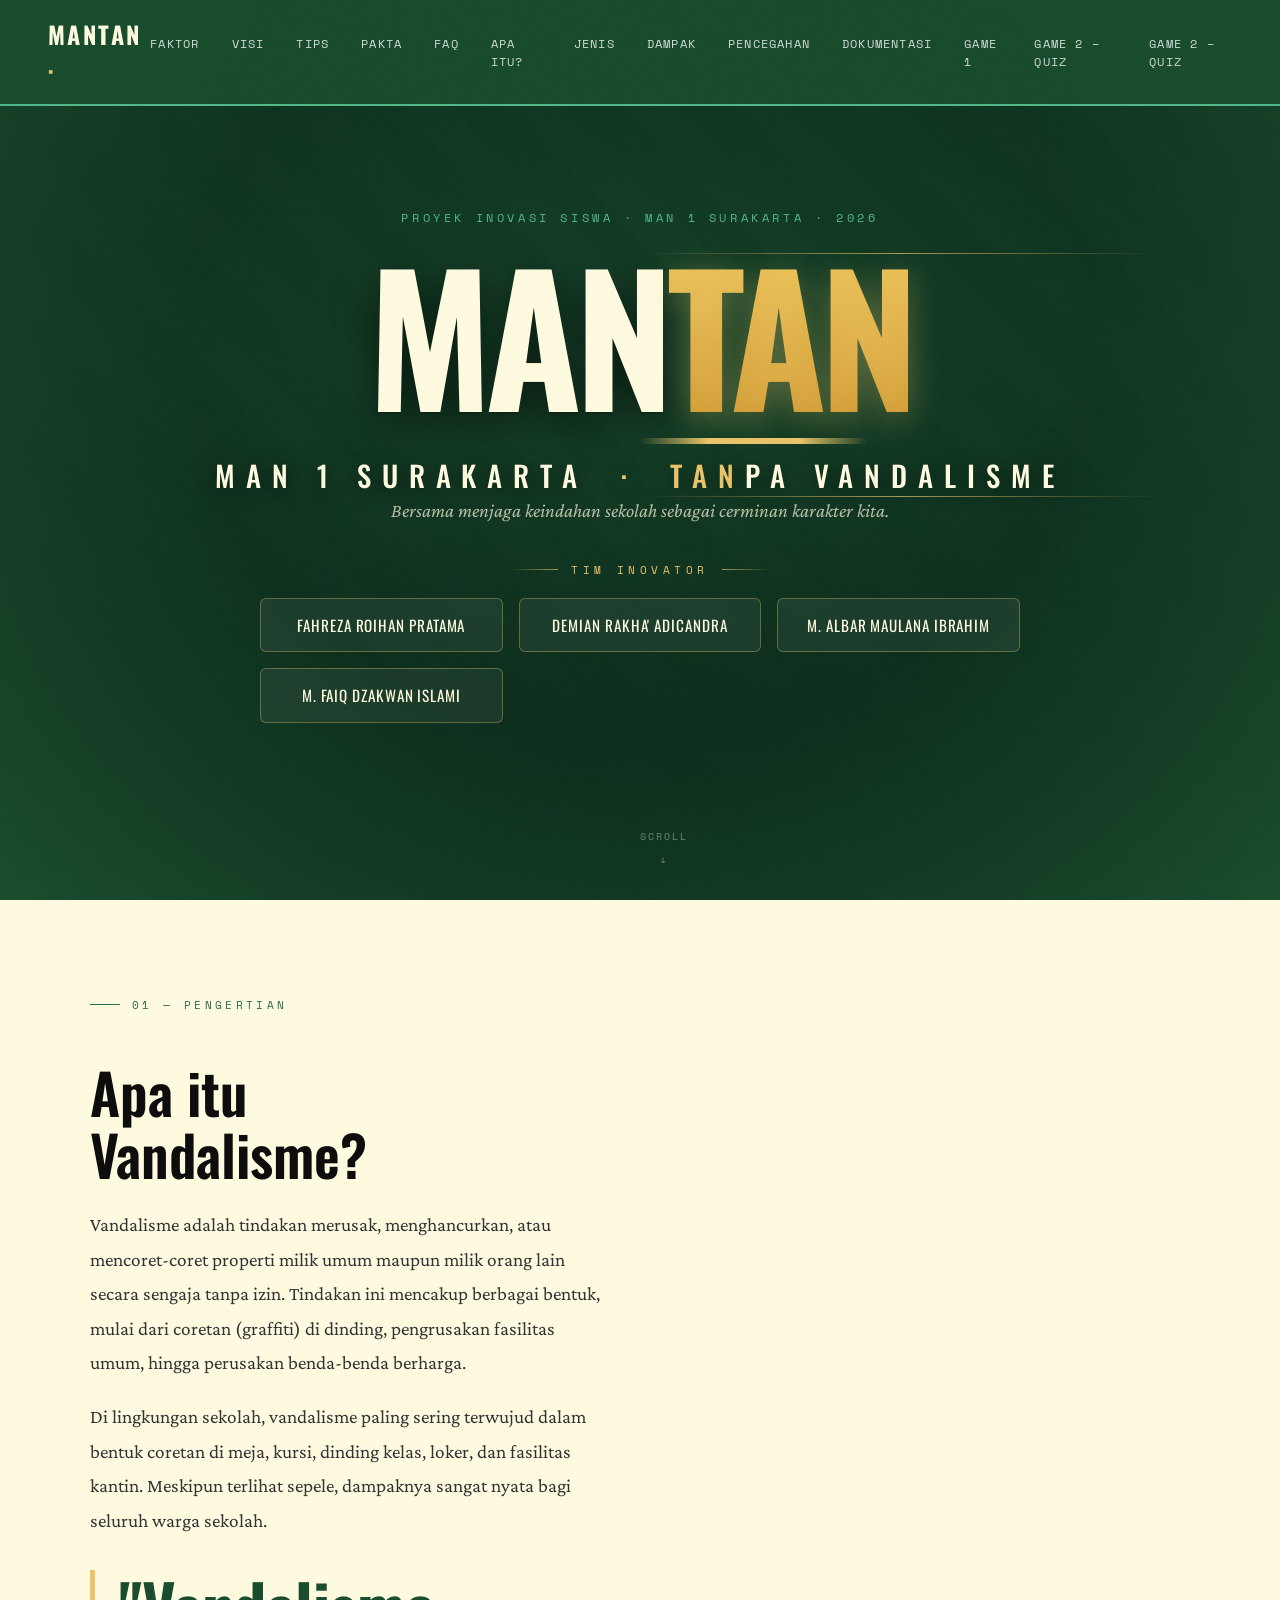
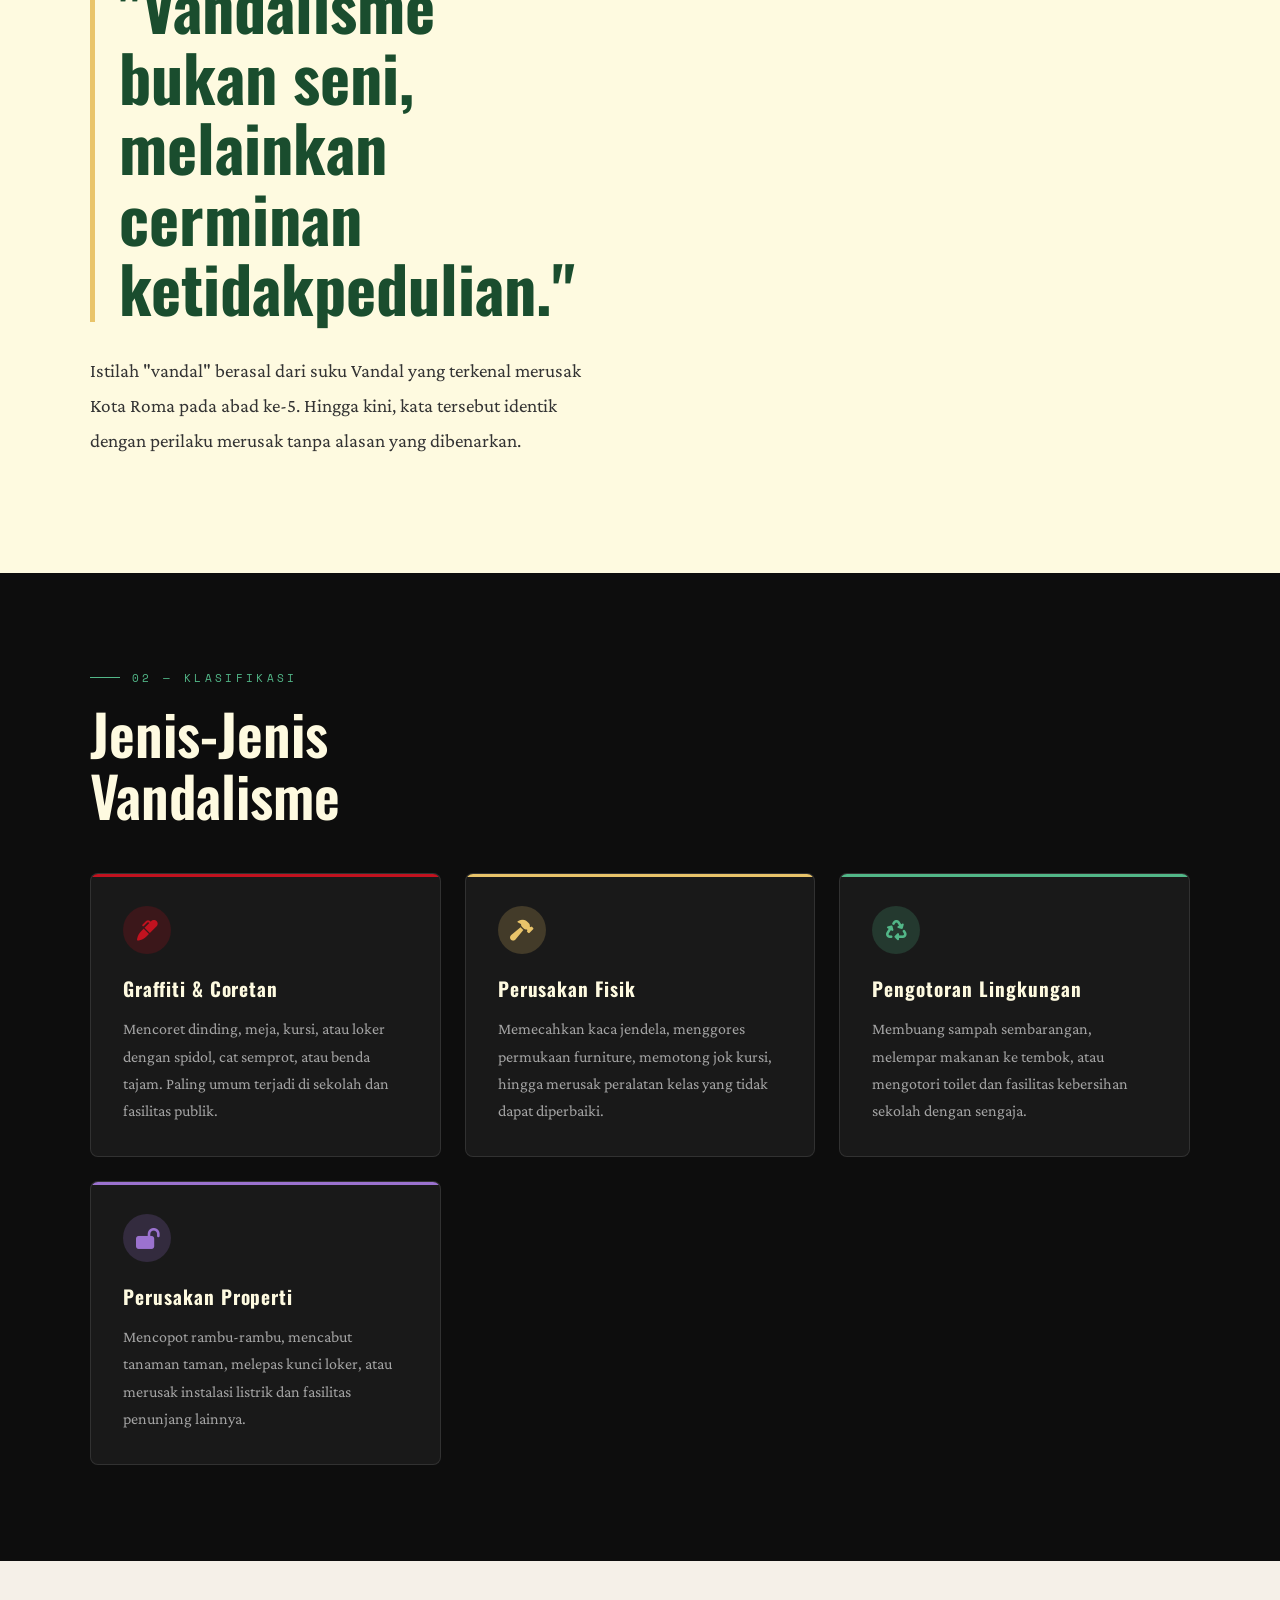
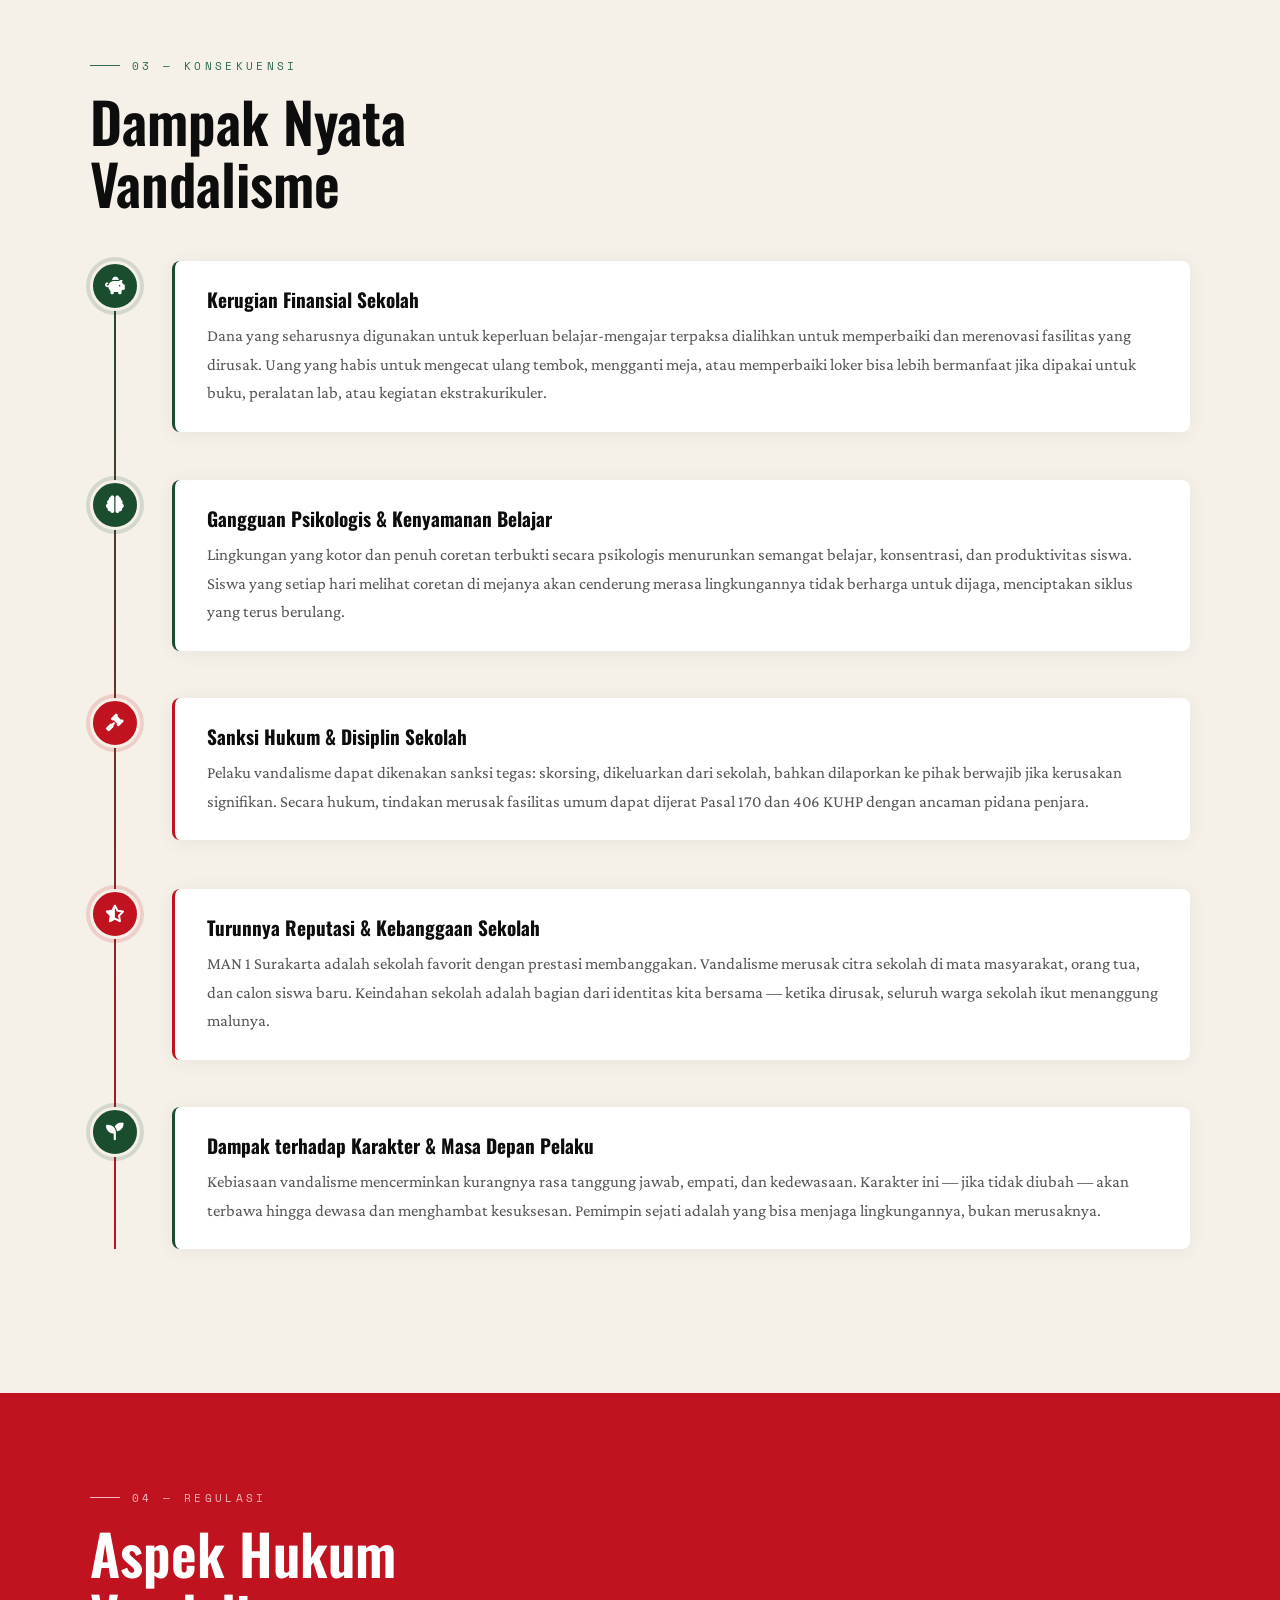
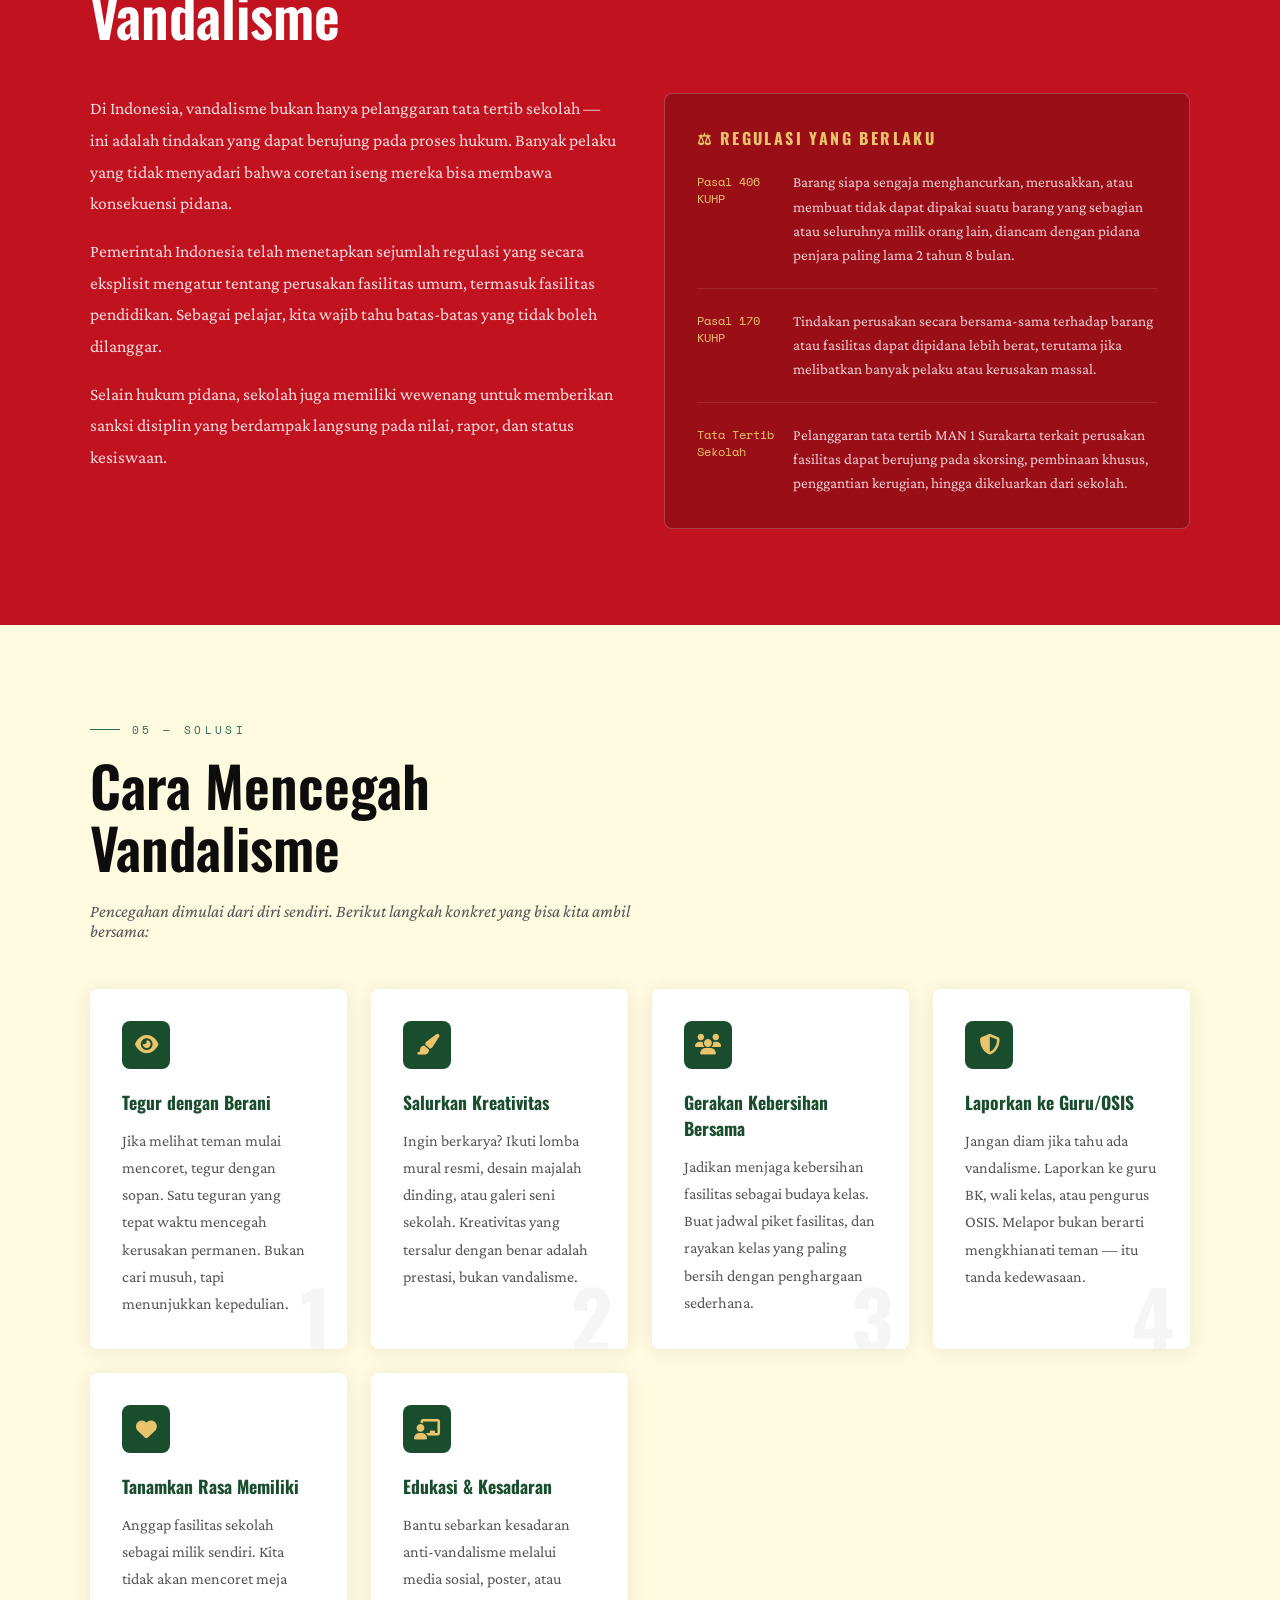
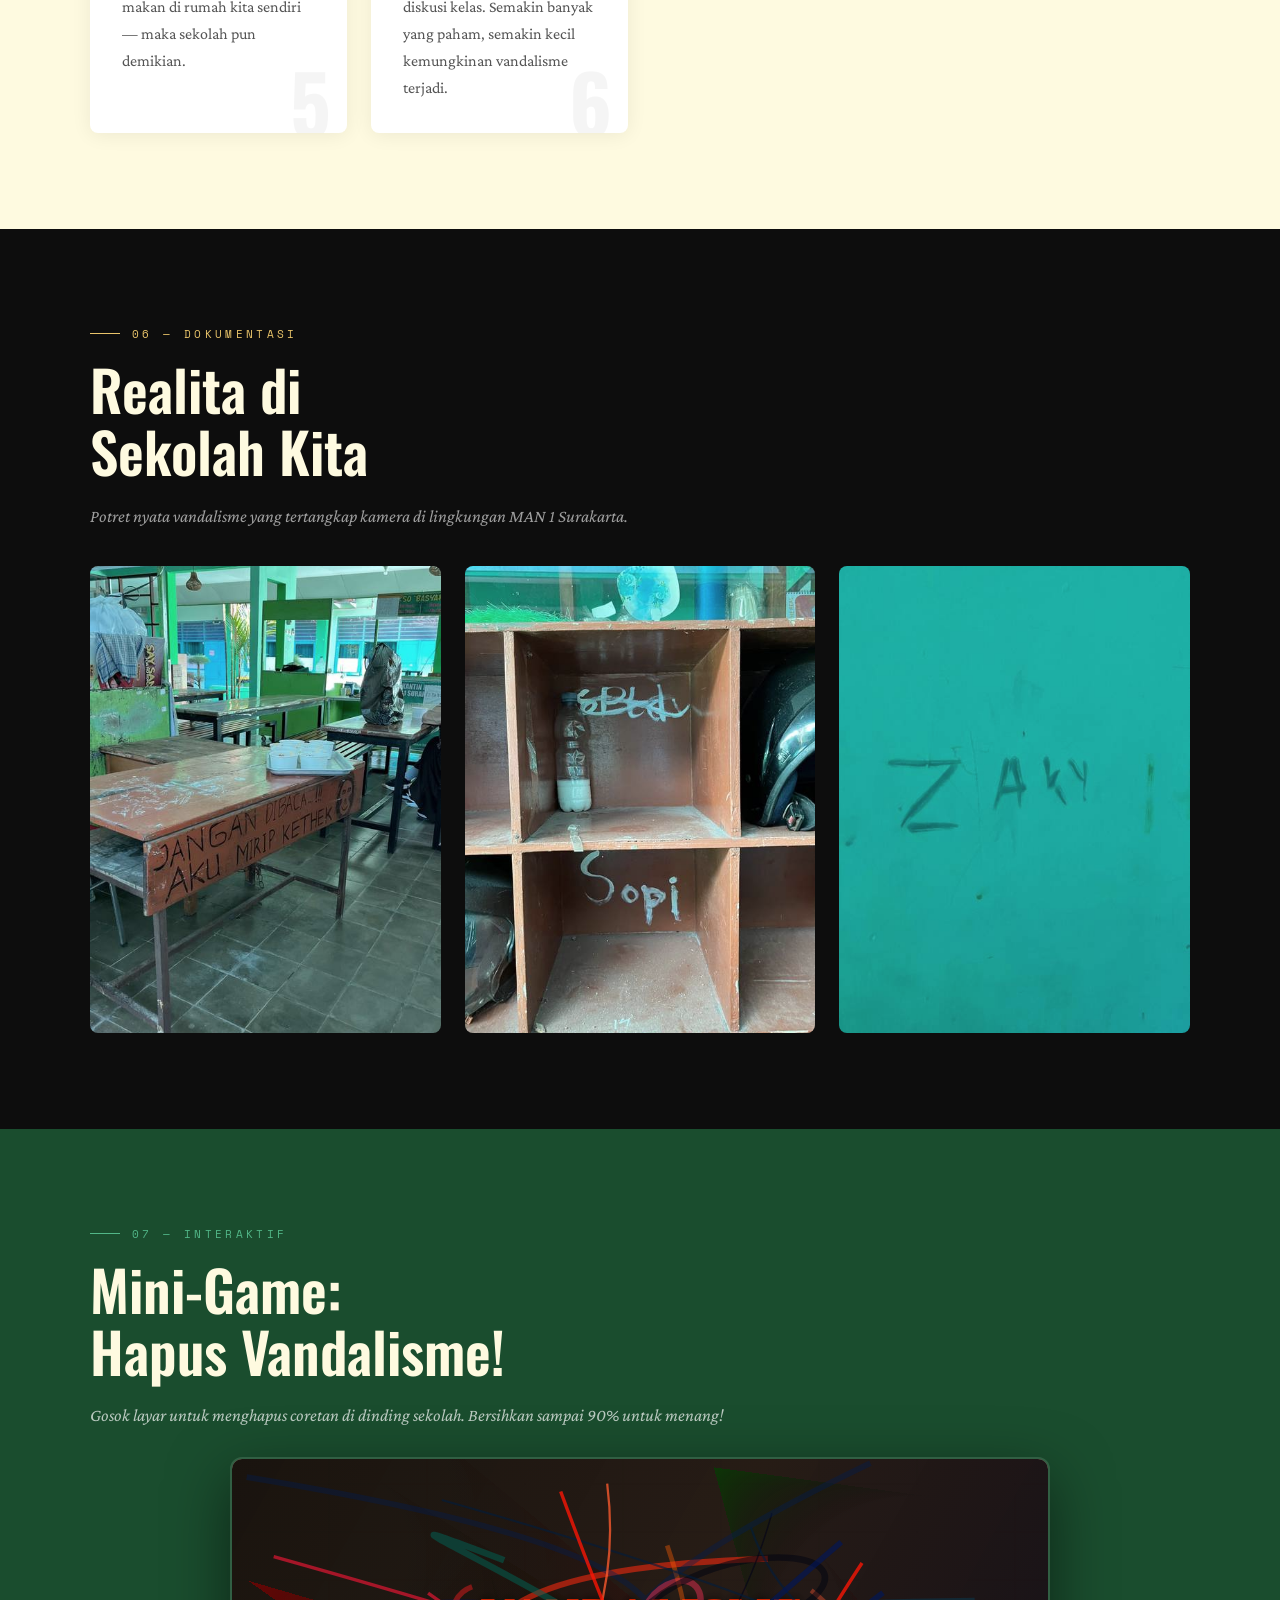
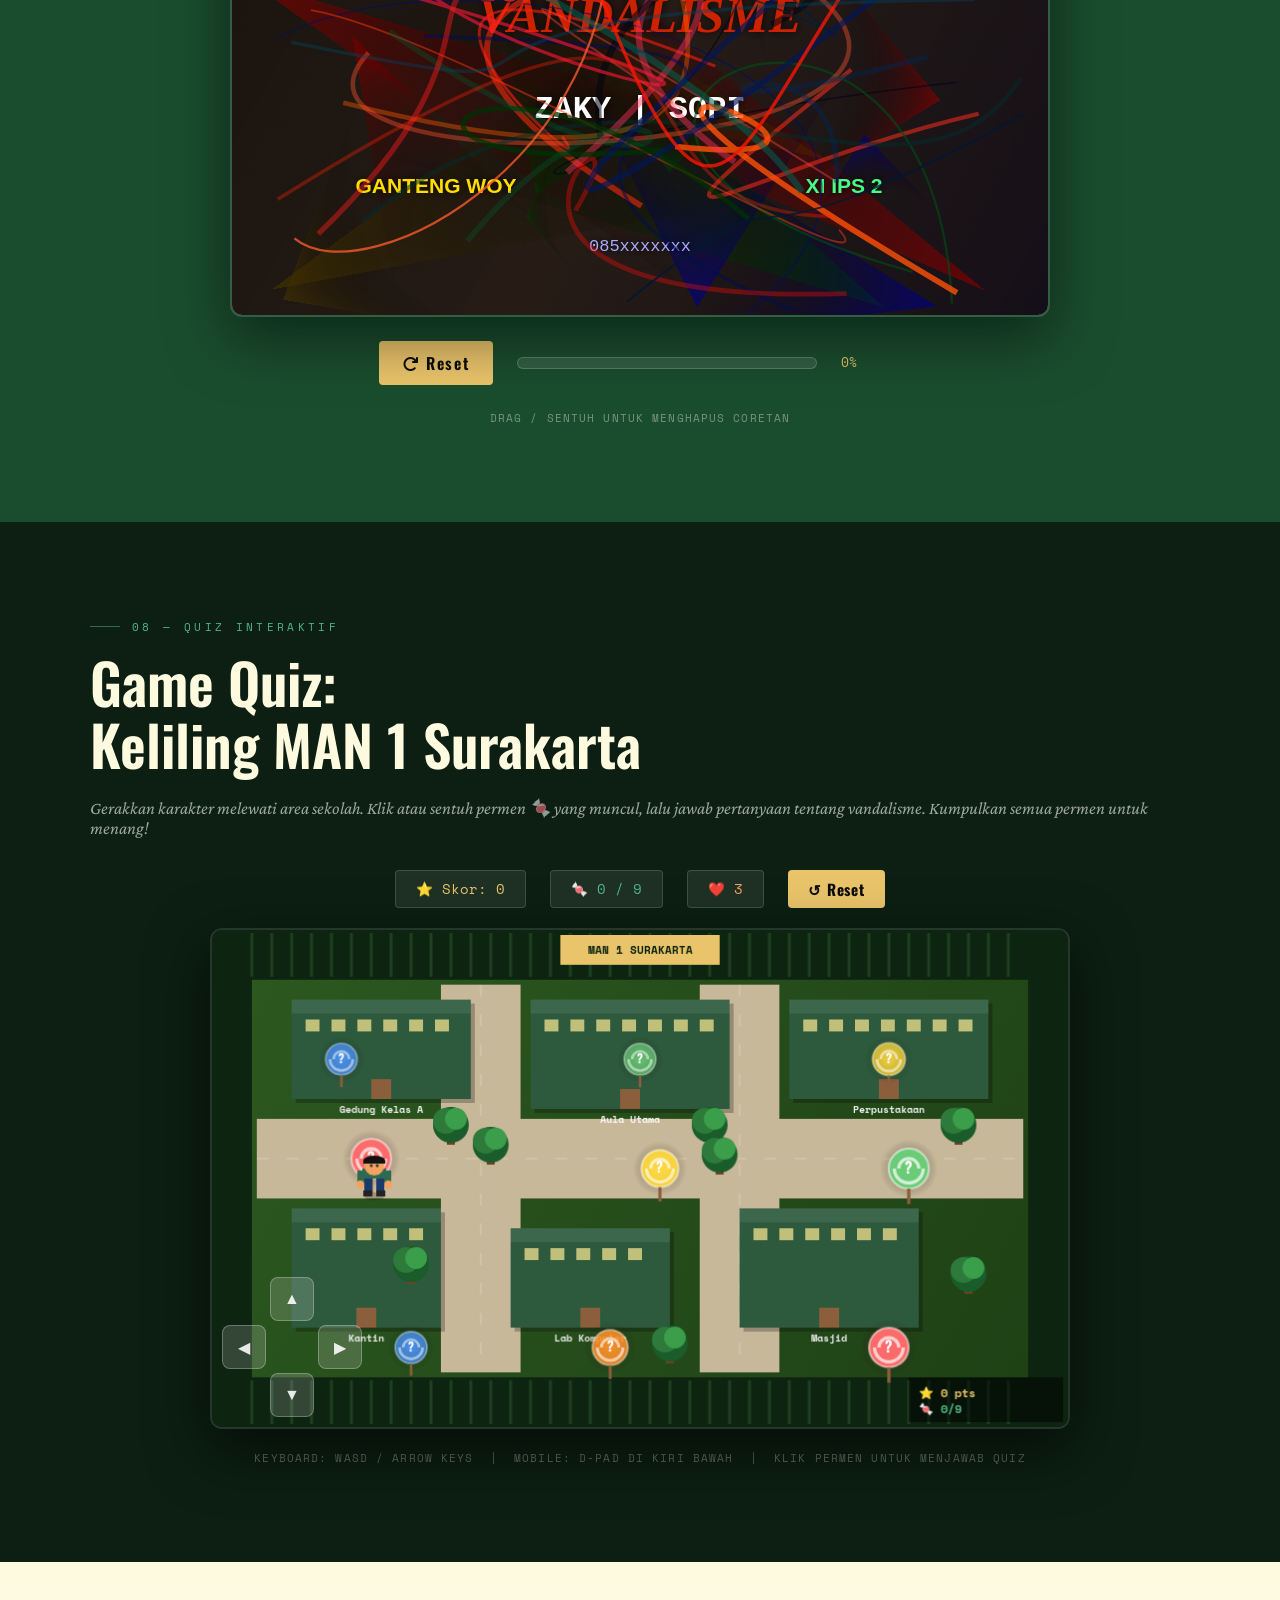
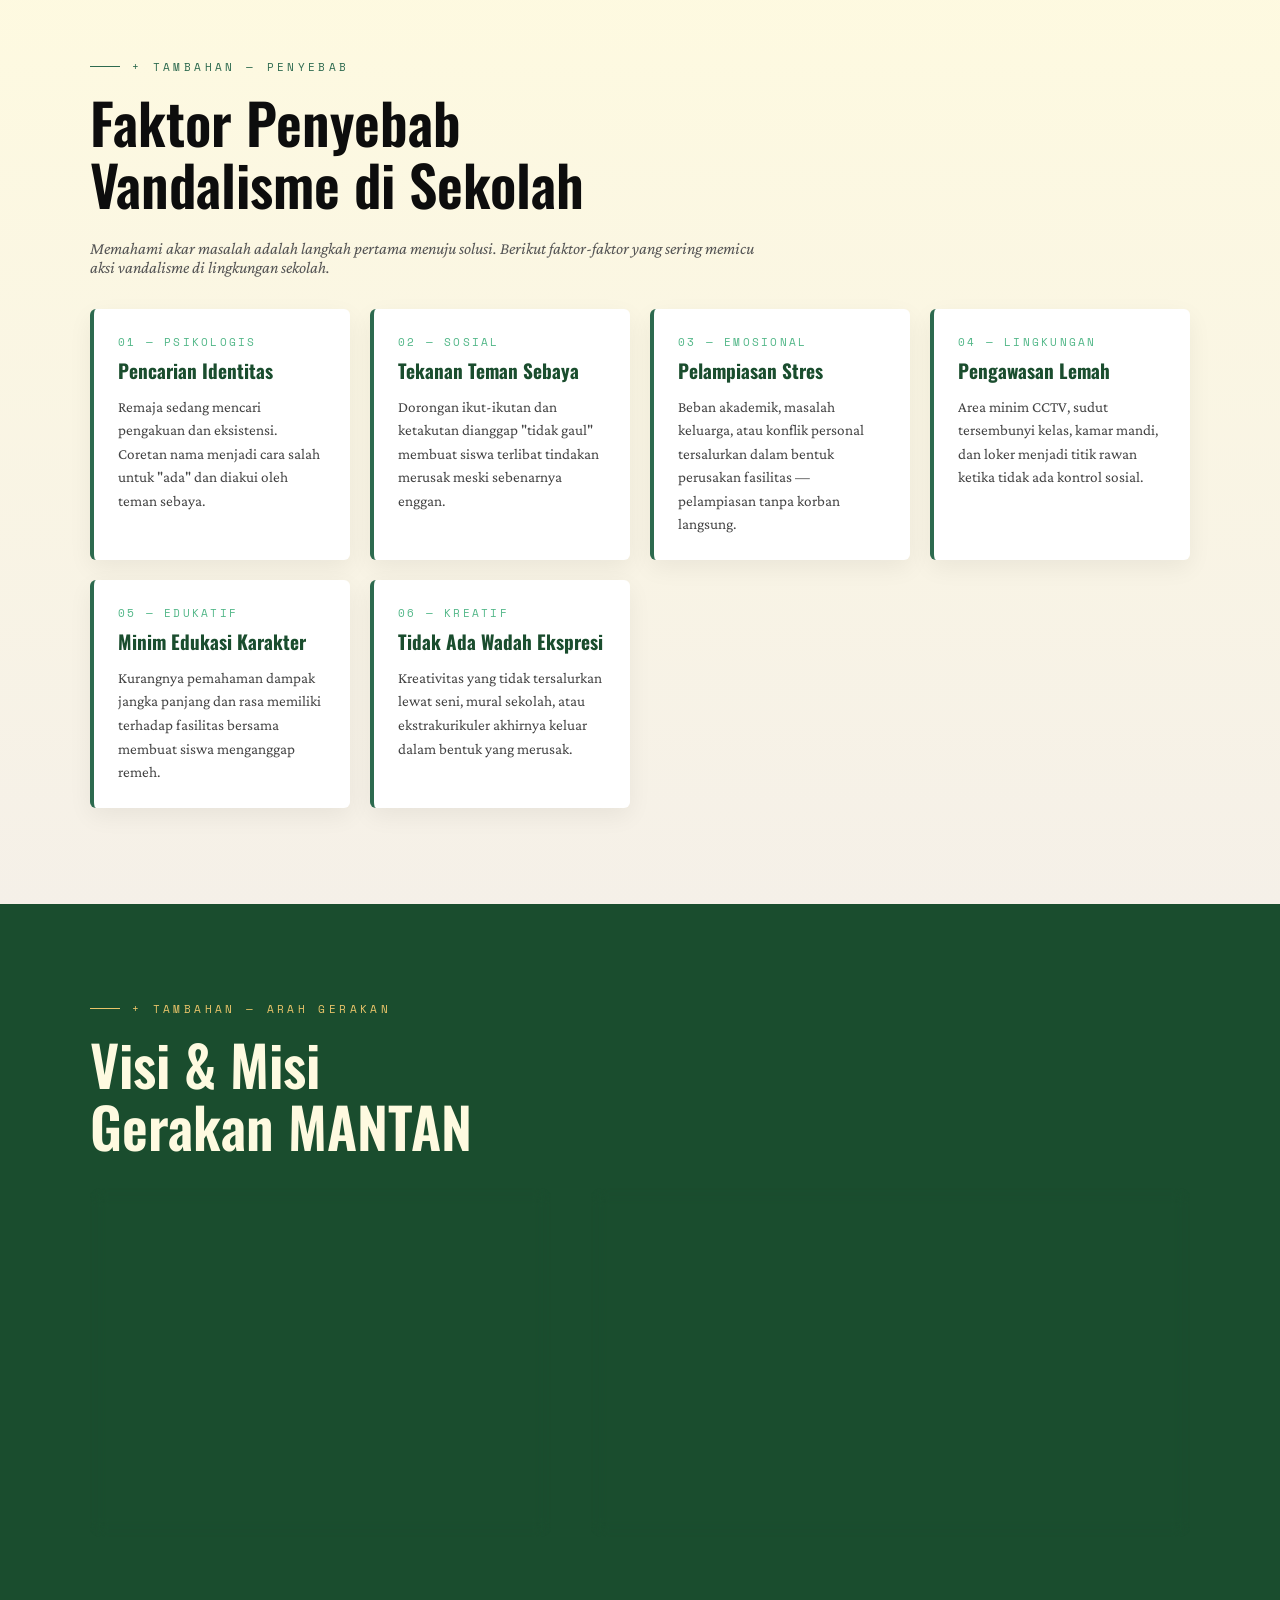
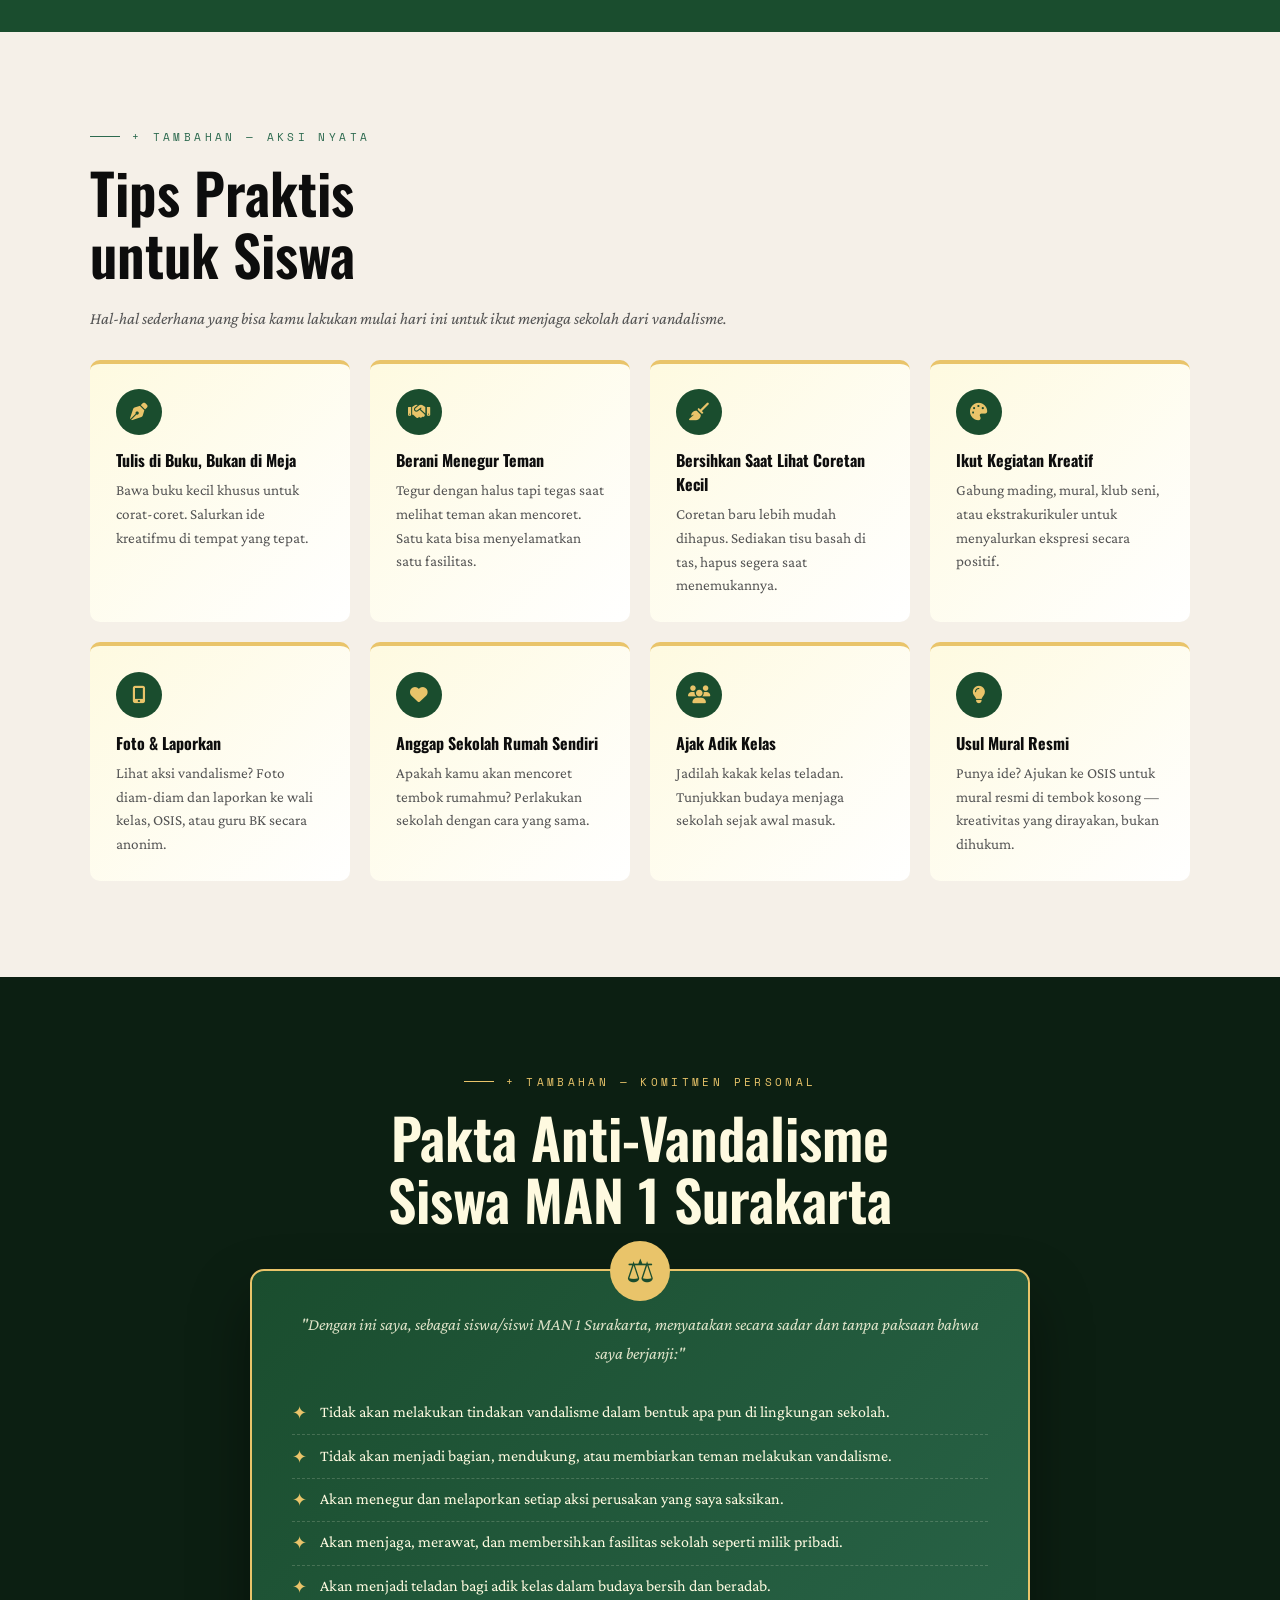
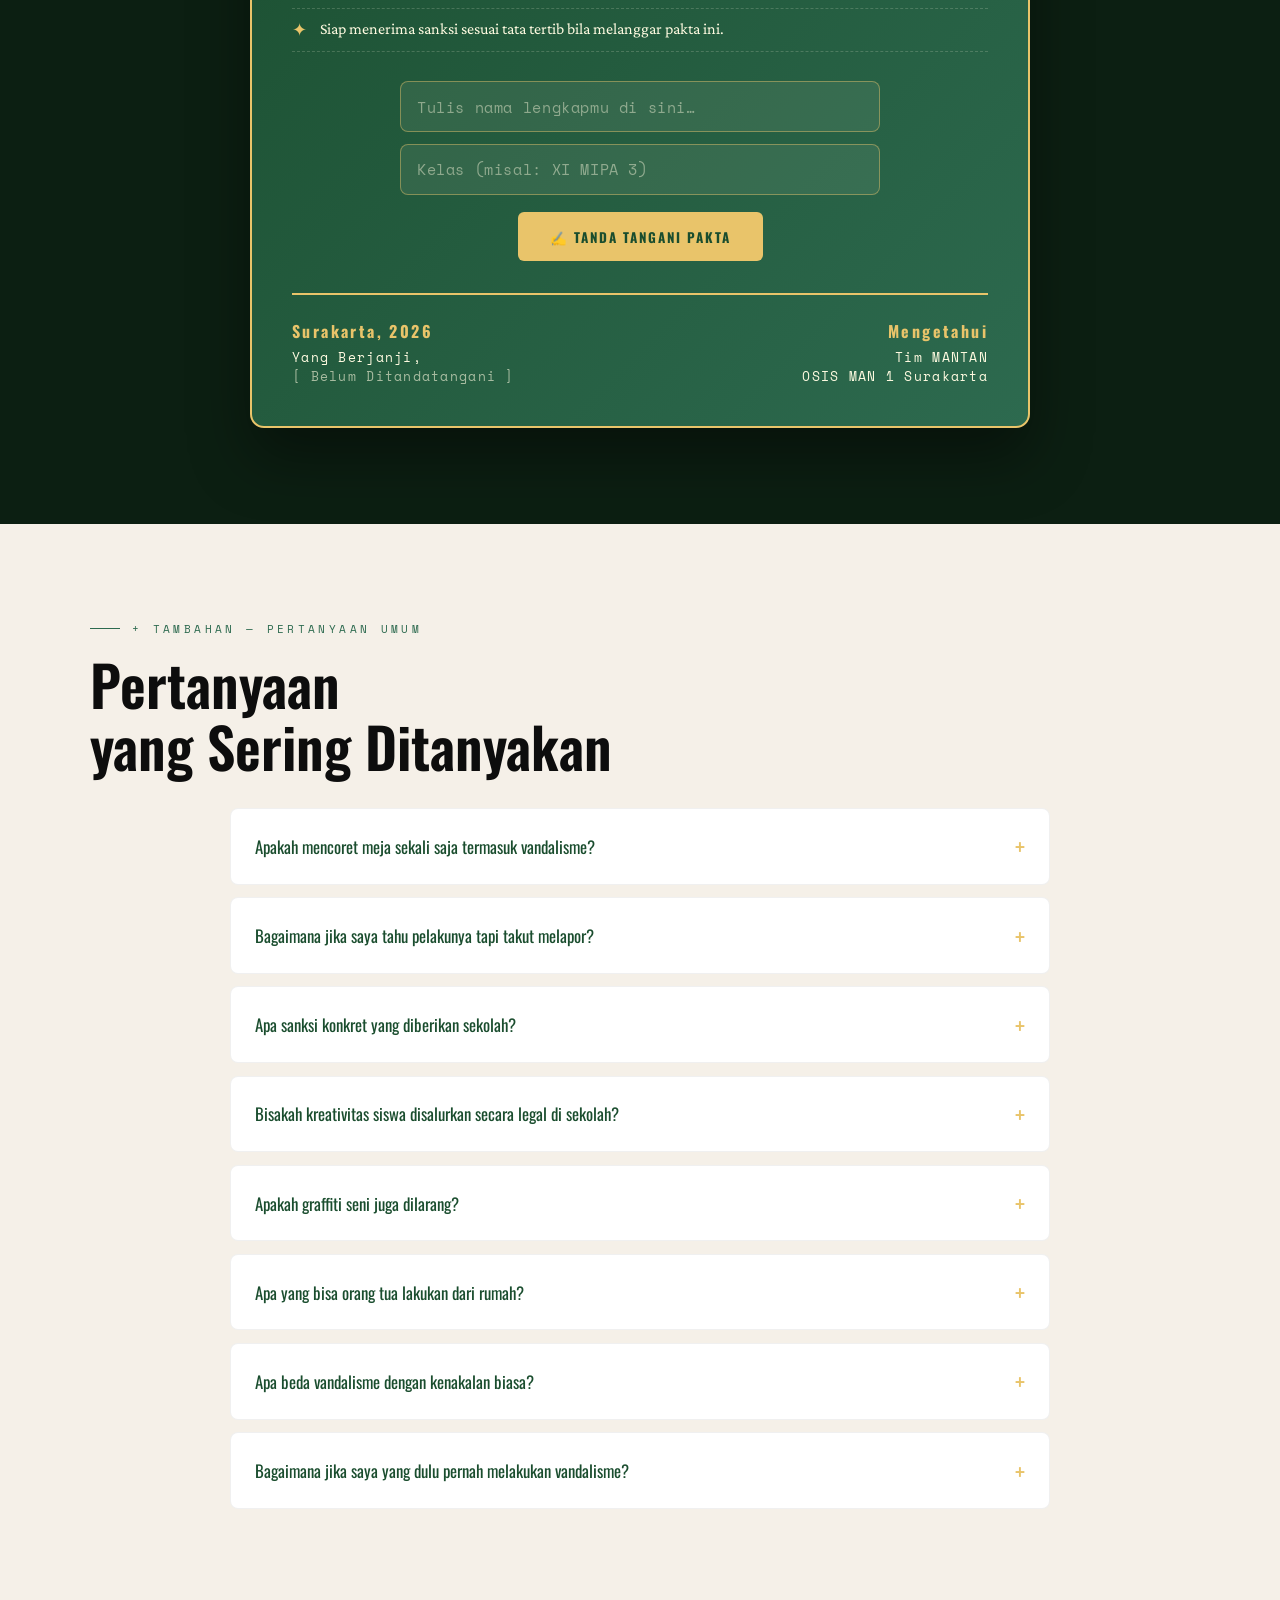
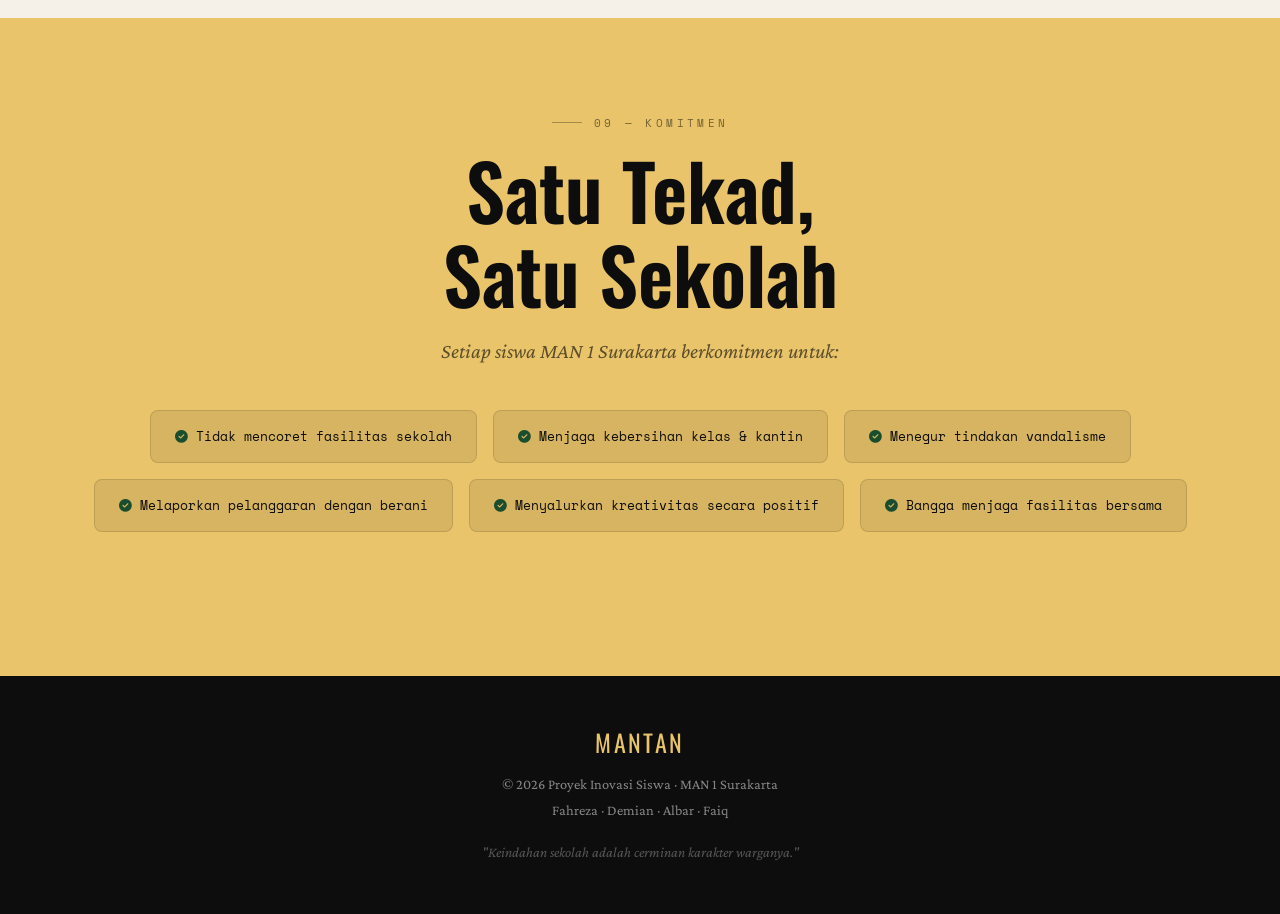
==== commit 7fabbf15: "Create index.html" ====
--- a/index.html
+++ b/index.html
@@ -20,7 +20,10 @@
 
 *, *::before, *::after { box-sizing: border-box; margin: 0; padding: 0; }
 
-html { scroll-behavior: smooth; }
+html { scroll-behavior: smooth; -webkit-text-size-adjust: 100%; }
+@media (prefers-reduced-motion: no-preference){
+  html { scroll-behavior: smooth; }
+}
 
 body {
   font-family: 'Crimson Pro', Georgia, serif;
@@ -117,6 +120,27 @@
   );
 }
 
+.hero-bg-image{
+  position:absolute; inset:0;
+  background-image:url('/man1-building.jpg');
+  background-size:cover;
+  background-position:center 35%;
+  opacity:.42;
+  filter:saturate(1.15) contrast(1.05);
+  transform:scale(1.08);
+  animation:heroZoom 22s ease-in-out infinite alternate;
+}
+.hero-bg-overlay{
+  position:absolute; inset:0;
+  background:
+    radial-gradient(ellipse at 50% 38%, transparent 0%, rgba(10,40,25,.45) 50%, var(--green-deep) 100%),
+    linear-gradient(180deg, rgba(10,40,25,.55) 0%, rgba(10,40,25,.35) 40%, rgba(10,40,25,.92) 100%);
+}
+@keyframes heroZoom{
+  0%{transform:scale(1.05) translateY(0);}
+  100%{transform:scale(1.15) translateY(-1.5%);}
+}
+
 .hero-content {
   position: relative;
   z-index: 2;
@@ -148,7 +172,68 @@
   animation: fadeUp 0.8s 0.4s forwards;
 }
 
-.hero-title .accent { color: var(--amber); }
+.hero-title .accent {
+  color: var(--amber);
+  background: linear-gradient(180deg, #f6d266 0%, #c98e25 100%);
+  -webkit-background-clip: text;
+  background-clip: text;
+  -webkit-text-fill-color: transparent;
+  text-shadow: 0 8px 32px rgba(233,196,106,.35);
+}
+.hero-title{
+  font-size: clamp(4rem, 14vw, 11rem) !important;
+  letter-spacing: -0.04em !important;
+  line-height: .9 !important;
+  text-shadow: 0 12px 40px rgba(0,0,0,.55), 0 2px 0 rgba(0,0,0,.15);
+  position:relative;
+  display:inline-block;
+}
+.hero-title::after{
+  content:"";
+  position:absolute;
+  left:50%; bottom:-.18em;
+  transform:translateX(-50%);
+  width:42%;
+  height:6px;
+  background:linear-gradient(90deg, transparent, var(--amber) 30%, var(--amber) 70%, transparent);
+  border-radius:6px;
+  opacity:0;
+  animation: fadeUp .9s 1s forwards;
+}
+.hero-title-wrap{
+  position:relative;
+  display:inline-block;
+  padding: .25em .15em;
+}
+.hero-title-wrap::before,
+.hero-title-wrap::after{
+  content:"";
+  position:absolute;
+  left:50%;
+  width:min(60vw, 520px);
+  height:1px;
+  background:linear-gradient(90deg, transparent, rgba(233,196,106,.7), transparent);
+  transform:translateX(-50%);
+  opacity:0;
+  animation: fadeUp .9s .9s forwards;
+}
+.hero-title-wrap::before{ top:.2em; }
+.hero-title-wrap::after { bottom:.2em; }
+.hero-sub-line{
+  display:block;
+  font-family:'Oswald',sans-serif;
+  font-size: clamp(1.05rem, 2.8vw, 1.8rem);
+  letter-spacing:.38em;
+  color: var(--cream);
+  font-weight:500;
+  text-transform:uppercase;
+  margin-top:1.6rem;
+  text-shadow: 0 4px 18px rgba(0,0,0,.5);
+  opacity:0;
+  animation: fadeUp .9s .7s forwards;
+}
+.hero-sub-line .dot{ color:var(--amber); margin:0 .5em; }
+.hero-sub-line .tan{ color:var(--amber); }
 
 .hero-subtitle {
   font-size: 1.2rem;
@@ -161,37 +246,55 @@
 }
 
 .hero-team {
-  display: inline-grid;
-  grid-template-columns: 1fr 1fr;
-  gap: 0.75rem 2rem;
-  background: rgba(255,255,255,0.07);
-  border: 1px solid rgba(255,255,255,0.15);
-  padding: 1.5rem 2rem;
-  border-radius: 4px;
-  text-align: left;
+  margin: 2.5rem auto 0;
+  max-width: 760px;
   opacity: 0;
-  animation: fadeUp 0.8s 0.8s forwards;
-}
-
+  animation: fadeUp 0.9s 1s forwards;
+}
 .hero-team-label {
-  grid-column: 1/-1;
   font-family: 'Space Mono', monospace;
-  font-size: 0.65rem;
-  letter-spacing: 0.3em;
+  font-size: 0.7rem;
+  letter-spacing: 0.4em;
   color: var(--amber);
   text-transform: uppercase;
-  margin-bottom: 0.5rem;
-}
-
-.hero-team-member {
-  font-size: 0.95rem;
-  color: rgba(255,255,255,0.85);
-  display: flex;
-  align-items: center;
-  gap: 0.5rem;
-}
-
-.hero-team-member i { color: var(--green-bright); font-size: 0.8rem; }
+  margin-bottom: 1.25rem;
+  display:flex; align-items:center; justify-content:center; gap:.8rem;
+}
+.hero-team-label::before,
+.hero-team-label::after{
+  content:""; height:1px; width:48px;
+  background:linear-gradient(90deg, transparent, rgba(233,196,106,.7));
+}
+.hero-team-label::after{
+  background:linear-gradient(90deg, rgba(233,196,106,.7), transparent);
+}
+.hero-team-grid{
+  display:grid;
+  grid-template-columns: repeat(auto-fit, minmax(180px, 1fr));
+  gap:1rem;
+}
+.hero-team-card{
+  background: rgba(255,255,255,.06);
+  border:1px solid rgba(233,196,106,.35);
+  border-radius:6px;
+  padding:1rem .9rem;
+  text-align:center;
+  backdrop-filter: blur(8px);
+  transition: transform .5s cubic-bezier(.2,.8,.2,1), border-color .4s, background .4s;
+}
+.hero-team-card:hover{
+  transform:translateY(-4px);
+  border-color:var(--amber);
+  background: rgba(233,196,106,.08);
+}
+.hero-team-name{
+  font-family:'Oswald',sans-serif;
+  font-size:.95rem;
+  letter-spacing:.06em;
+  text-transform:uppercase;
+  color:var(--cream);
+  line-height:1.35;
+}
 
 .scroll-cue {
   position: absolute;
@@ -857,35 +960,42 @@
 /* Scroll reveal */
 .reveal {
   opacity: 0;
-  transform: translateY(40px);
-  transition: opacity 0.7s ease, transform 0.7s ease;
+  transform: translateY(50px) scale(.985);
+  transition: opacity 1.1s cubic-bezier(.22,.8,.2,1), transform 1.1s cubic-bezier(.22,.8,.2,1), filter 1.1s ease;
+  filter: blur(6px);
+  will-change: transform, opacity, filter;
 }
 
 .reveal.visible {
   opacity: 1;
-  transform: translateY(0);
+  transform: translateY(0) scale(1);
+  filter: blur(0);
 }
 
 .reveal-left {
   opacity: 0;
-  transform: translateX(-40px);
-  transition: opacity 0.7s ease, transform 0.7s ease;
+  transform: translateX(-60px);
+  transition: opacity 1.1s cubic-bezier(.22,.8,.2,1), transform 1.1s cubic-bezier(.22,.8,.2,1), filter 1.1s ease;
+  filter: blur(6px);
 }
 
 .reveal-left.visible {
   opacity: 1;
   transform: translateX(0);
+  filter: blur(0);
 }
 
 .reveal-right {
   opacity: 0;
-  transform: translateX(40px);
-  transition: opacity 0.7s ease, transform 0.7s ease;
+  transform: translateX(60px);
+  transition: opacity 1.1s cubic-bezier(.22,.8,.2,1), transform 1.1s cubic-bezier(.22,.8,.2,1), filter 1.1s ease;
+  filter: blur(6px);
 }
 
 .reveal-right.visible {
   opacity: 1;
   transform: translateX(0);
+  filter: blur(0);
 }
 
 /* stagger */
@@ -912,6 +1022,92 @@
   .progress-bar-wrap { width: 200px; }
   section { padding: 4rem 1.25rem; }
 }
+
+/* ── ADDED SECTIONS ── */
+.intro-strip{display:flex;flex-wrap:wrap;gap:1rem;justify-content:center;margin-top:1.5rem;}
+.intro-strip .pill{background:rgba(254,250,224,0.08);border:1px solid rgba(233,196,106,0.4);padding:0.6rem 1.2rem;border-radius:999px;font-family:'Space Mono',monospace;font-size:0.78rem;color:var(--cream);letter-spacing:0.08em;backdrop-filter:blur(8px);transition:transform .35s,background .35s;}
+.intro-strip .pill:hover{transform:translateY(-4px);background:rgba(233,196,106,0.18);}
+.intro-strip .pill b{color:var(--amber);font-family:'Oswald',sans-serif;font-size:1.05rem;margin-right:0.4rem;}
+.hero-tagline{font-family:'Oswald',sans-serif;font-size:0.95rem;letter-spacing:0.4em;text-transform:uppercase;color:var(--amber);margin-top:1rem;opacity:.85;}
+
+#faktor{background:linear-gradient(180deg,#fefae0,#f5f0e8);}
+.faktor-grid{display:grid;grid-template-columns:repeat(auto-fit,minmax(240px,1fr));gap:1.25rem;margin-top:2rem;}
+.faktor-card{background:#fff;border-left:4px solid var(--green-mid);padding:1.5rem;border-radius:6px;box-shadow:0 8px 24px rgba(0,0,0,0.06);transition:transform .4s,box-shadow .4s;position:relative;overflow:hidden;}
+.faktor-card:hover{transform:translateY(-6px);box-shadow:0 18px 40px rgba(0,0,0,0.12);}
+.faktor-card .num{font-family:'Space Mono',monospace;color:var(--green-bright);font-size:0.7rem;letter-spacing:0.2em;}
+.faktor-card h3{font-family:'Oswald',sans-serif;font-size:1.2rem;margin:0.4rem 0 0.6rem;color:var(--green-deep);}
+.faktor-card p{font-size:0.95rem;color:#444;line-height:1.55;}
+
+#visi{background:var(--green-deep);color:var(--cream);}
+#visi .section-tag{color:var(--amber);}
+#visi .section-tag::before{background:var(--amber);}
+#visi .section-title{color:var(--cream);}
+.vm-grid{display:grid;grid-template-columns:1fr 1.3fr;gap:2.5rem;margin-top:2rem;}
+@media(max-width:780px){.vm-grid{grid-template-columns:1fr;}}
+.vm-card{background:rgba(255,255,255,0.06);border:1px solid rgba(255,255,255,0.12);padding:2rem;border-radius:10px;backdrop-filter:blur(8px);}
+.vm-card h3{font-family:'Oswald',sans-serif;color:var(--amber);font-size:1.4rem;letter-spacing:0.1em;margin-bottom:1rem;display:flex;align-items:center;gap:0.6rem;}
+.vm-card p{line-height:1.7;color:rgba(255,255,255,0.85);}
+.vm-card ul{list-style:none;padding:0;margin-top:0.5rem;}
+.vm-card li{padding:0.5rem 0;border-bottom:1px dashed rgba(255,255,255,0.12);font-size:0.97rem;display:flex;gap:0.6rem;}
+.vm-card li i{color:var(--green-bright);margin-top:4px;}
+
+#tips{background:var(--paper);}
+.tips-grid{display:grid;grid-template-columns:repeat(auto-fit,minmax(260px,1fr));gap:1.25rem;margin-top:2rem;}
+.tip-card{background:linear-gradient(135deg,#fefae0,#fff);border-radius:10px;padding:1.6rem;border-top:4px solid var(--amber);transition:.35s;}
+.tip-card:hover{transform:translateY(-6px) rotate(-0.5deg);box-shadow:0 18px 32px rgba(0,0,0,0.1);}
+.tip-card .ico{width:46px;height:46px;border-radius:50%;background:var(--green-deep);color:var(--amber);display:grid;place-items:center;margin-bottom:0.8rem;font-size:1.1rem;}
+.tip-card h4{font-family:'Oswald',sans-serif;color:var(--ink);margin-bottom:0.4rem;}
+.tip-card p{font-size:0.95rem;color:#555;line-height:1.55;}
+
+#pakta{background:#0c1f12;color:var(--cream);padding:6rem 2rem;}
+#pakta .section-tag{color:var(--amber);}
+#pakta .section-tag::before{background:var(--amber);}
+#pakta .section-title{color:var(--cream);}
+.pakta-box{margin-top:2.5rem;background:linear-gradient(135deg,#1a4d2e,#2d6a4f);border:2px solid var(--amber);border-radius:14px;padding:2.5rem;max-width:780px;margin-inline:auto;position:relative;box-shadow:0 30px 60px rgba(0,0,0,0.4);}
+.pakta-box::before{content:'⚖';position:absolute;top:-30px;left:50%;transform:translateX(-50%);background:var(--amber);color:var(--green-deep);width:60px;height:60px;border-radius:50%;display:grid;place-items:center;font-size:2rem;}
+.pakta-form{display:flex;flex-direction:column;gap:.7rem;max-width:480px;margin:1.8rem auto 0;}
+.pakta-form input{
+  background:rgba(254,250,224,0.08);
+  border:1.5px solid rgba(233,196,106,.45);
+  color:var(--cream);
+  padding:.85rem 1rem;
+  border-radius:8px;
+  font-family:'Space Mono',monospace;
+  font-size:.95rem;
+  letter-spacing:.04em;
+  outline:none;
+  transition:border-color .25s, background .25s, box-shadow .25s;
+}
+.pakta-form input::placeholder{color:rgba(254,250,224,.45);}
+.pakta-form input:focus{
+  border-color:var(--amber);
+  background:rgba(254,250,224,.12);
+  box-shadow:0 0 0 4px rgba(233,196,106,.18);
+}
+.pakta-form .btn-sign{margin-top:.4rem;}
+.pakta-list{list-style:none;padding:0;margin:1.5rem 0;}
+.pakta-list li{padding:0.7rem 0;border-bottom:1px dashed rgba(254,250,224,0.18);display:flex;gap:0.8rem;align-items:flex-start;font-size:1rem;}
+.pakta-list li::before{content:'✦';color:var(--amber);font-size:1.1rem;}
+.pakta-sign{display:flex;justify-content:space-between;margin-top:2rem;padding-top:1.5rem;border-top:2px solid var(--amber);font-family:'Space Mono',monospace;font-size:0.8rem;letter-spacing:0.1em;flex-wrap:wrap;gap:1rem;}
+.pakta-sign div b{display:block;font-family:'Oswald',sans-serif;color:var(--amber);font-size:1rem;margin-bottom:0.3rem;letter-spacing:0.15em;}
+.btn-sign{margin-top:1.5rem;background:var(--amber);color:var(--green-deep);border:none;padding:0.9rem 2rem;font-family:'Oswald',sans-serif;font-weight:700;letter-spacing:0.15em;border-radius:6px;cursor:pointer;transition:.3s;display:block;margin-inline:auto;}
+.btn-sign:hover{transform:translateY(-3px);box-shadow:0 10px 24px rgba(233,196,106,0.5);}
+.btn-sign.signed{background:var(--green-bright);color:#fff;}
+
+#faq{background:var(--paper);}
+.faq-list{max-width:820px;margin:2rem auto 0;}
+.faq-item{background:#fff;border-radius:8px;margin-bottom:0.8rem;overflow:hidden;border:1px solid rgba(0,0,0,0.06);transition:.3s;}
+.faq-item:hover{box-shadow:0 8px 20px rgba(0,0,0,0.06);}
+.faq-q{width:100%;text-align:left;padding:1.2rem 1.5rem;background:none;border:none;font-family:'Oswald',sans-serif;font-size:1.05rem;color:var(--green-deep);cursor:pointer;display:flex;justify-content:space-between;align-items:center;gap:1rem;}
+.faq-q::after{content:'+';font-size:1.5rem;color:var(--amber);transition:.3s;}
+.faq-item.open .faq-q::after{transform:rotate(45deg);}
+.faq-a{max-height:0;overflow:hidden;transition:max-height .4s ease;padding:0 1.5rem;color:#555;line-height:1.65;}
+.faq-item.open .faq-a{max-height:300px;padding:0 1.5rem 1.2rem;}
+
+@keyframes slideUpFade{from{opacity:0;transform:translateY(30px);}to{opacity:1;transform:translateY(0);}}
+.reveal-soft{opacity:0;}
+.reveal-soft.visible{animation:slideUpFade .8s ease forwards;}
+
 </style>
 </head>
 <body>
@@ -919,7 +1115,7 @@
 <!-- NAV -->
 <nav>
   <div class="nav-logo">MANTAN <span>·</span></div>
-  <ul class="nav-links" id="navlinks">
+  <ul class="nav-links" id="navlinks"><li><a href="#faktor">Faktor</a></li><li><a href="#visi">Visi</a></li><li><a href="#tips">Tips</a></li><li><a href="#pakta">Pakta</a></li><li><a href="#faq">FAQ</a></li>
     <li><a href="#definisi">Apa itu?</a></li>
     <li><a href="#jenis">Jenis</a></li>
     <li><a href="#dampak">Dampak</a></li>
@@ -937,19 +1133,23 @@
 <!-- HERO -->
 <section id="hero">
   <div class="hero-bg-pattern"></div>
+  <div class="hero-bg-image"></div>
+  <div class="hero-bg-overlay"></div>
   <div class="hero-content">
     <p class="hero-eyebrow">Proyek Inovasi Siswa · MAN 1 Surakarta · 2026</p>
-    <h1 class="hero-title">
-      MAN<span class="accent">TAN</span><br>
-      <span style="font-size: 0.55em; letter-spacing: 0.05em; color: rgba(254,250,224,0.5);">Tanpa Vandalisme</span>
-    </h1>
+    <div class="hero-title-wrap">
+      <h1 class="hero-title">MAN<span class="accent">TAN</span></h1>
+      <span class="hero-sub-line">MAN 1 Surakarta <span class="dot">·</span> <span class="tan">TAN</span>pa Vandalisme</span>
+    </div>
     <p class="hero-subtitle">Bersama menjaga keindahan sekolah sebagai cerminan karakter kita.</p>
     <div class="hero-team">
       <div class="hero-team-label">Tim Inovator</div>
-      <div class="hero-team-member"><i class="fas fa-user"></i> Fahreza Roihan Pratama</div>
-      <div class="hero-team-member"><i class="fas fa-user"></i> Demian Rakha' Adicandra</div>
-      <div class="hero-team-member"><i class="fas fa-user"></i> M. Albar Maulana Ibrahim</div>
-      <div class="hero-team-member"><i class="fas fa-user"></i> M. Faiq Dzakwan Islami</div>
+      <div class="hero-team-grid">
+        <div class="hero-team-card"><div class="hero-team-name">Fahreza Roihan Pratama</div></div>
+        <div class="hero-team-card"><div class="hero-team-name">Demian Rakha' Adicandra</div></div>
+        <div class="hero-team-card"><div class="hero-team-name">M. Albar Maulana Ibrahim</div></div>
+        <div class="hero-team-card"><div class="hero-team-name">M. Faiq Dzakwan Islami</div></div>
+      </div>
     </div>
   </div>
   <div class="scroll-cue">
@@ -1273,6 +1473,114 @@
 #qz-next-btn{display:block!important;}
 </style>
 
+
+
+<!-- FAKTOR PENYEBAB -->
+<section id="faktor">
+  <div class="container">
+    <div class="section-tag reveal">+ Tambahan — Penyebab</div>
+    <h2 class="section-title reveal">Faktor Penyebab<br>Vandalisme di Sekolah</h2>
+    <p class="reveal" style="color:#555;font-size:1.05rem;font-style:italic;max-width:680px;">Memahami akar masalah adalah langkah pertama menuju solusi. Berikut faktor-faktor yang sering memicu aksi vandalisme di lingkungan sekolah.</p>
+    <div class="faktor-grid stagger">
+      <div class="faktor-card"><div class="num">01 — PSIKOLOGIS</div><h3>Pencarian Identitas</h3><p>Remaja sedang mencari pengakuan dan eksistensi. Coretan nama menjadi cara salah untuk "ada" dan diakui oleh teman sebaya.</p></div>
+      <div class="faktor-card"><div class="num">02 — SOSIAL</div><h3>Tekanan Teman Sebaya</h3><p>Dorongan ikut-ikutan dan ketakutan dianggap "tidak gaul" membuat siswa terlibat tindakan merusak meski sebenarnya enggan.</p></div>
+      <div class="faktor-card"><div class="num">03 — EMOSIONAL</div><h3>Pelampiasan Stres</h3><p>Beban akademik, masalah keluarga, atau konflik personal tersalurkan dalam bentuk perusakan fasilitas — pelampiasan tanpa korban langsung.</p></div>
+      <div class="faktor-card"><div class="num">04 — LINGKUNGAN</div><h3>Pengawasan Lemah</h3><p>Area minim CCTV, sudut tersembunyi kelas, kamar mandi, dan loker menjadi titik rawan ketika tidak ada kontrol sosial.</p></div>
+      <div class="faktor-card"><div class="num">05 — EDUKATIF</div><h3>Minim Edukasi Karakter</h3><p>Kurangnya pemahaman dampak jangka panjang dan rasa memiliki terhadap fasilitas bersama membuat siswa menganggap remeh.</p></div>
+      <div class="faktor-card"><div class="num">06 — KREATIF</div><h3>Tidak Ada Wadah Ekspresi</h3><p>Kreativitas yang tidak tersalurkan lewat seni, mural sekolah, atau ekstrakurikuler akhirnya keluar dalam bentuk yang merusak.</p></div>
+    </div>
+  </div>
+</section>
+
+<!-- VISI MISI -->
+<section id="visi">
+  <div class="container">
+    <div class="section-tag reveal">+ Tambahan — Arah Gerakan</div>
+    <h2 class="section-title reveal">Visi & Misi<br>Gerakan MANTAN</h2>
+    <div class="vm-grid">
+      <div class="vm-card reveal-left">
+        <h3><i class="fas fa-eye"></i> VISI</h3>
+        <p>Mewujudkan MAN 1 Surakarta sebagai sekolah teladan yang bersih, indah, dan berkarakter — di mana setiap siswa bangga menjaga setiap sudut sekolahnya sebagai rumah kedua.</p>
+      </div>
+      <div class="vm-card reveal-right">
+        <h3><i class="fas fa-compass"></i> MISI</h3>
+        <ul>
+          <li><i class="fas fa-check"></i> Mengedukasi seluruh warga sekolah tentang dampak vandalisme.</li>
+          <li><i class="fas fa-check"></i> Membangun budaya saling menegur dengan cara yang santun.</li>
+          <li><i class="fas fa-check"></i> Menyediakan wadah kreativitas siswa: mural sekolah, lomba seni, & majalah dinding.</li>
+          <li><i class="fas fa-check"></i> Mengaktifkan patroli kebersihan OSIS di titik rawan setiap minggu.</li>
+          <li><i class="fas fa-check"></i> Mengajak orang tua sebagai mitra pembentukan karakter di rumah.</li>
+          <li><i class="fas fa-check"></i> Menjadikan MAN 1 Surakarta percontohan sekolah anti-vandalisme nasional.</li>
+        </ul>
+      </div>
+    </div>
+  </div>
+</section>
+
+<!-- TIPS PRAKTIS -->
+<section id="tips">
+  <div class="container">
+    <div class="section-tag reveal">+ Tambahan — Aksi Nyata</div>
+    <h2 class="section-title reveal">Tips Praktis<br>untuk Siswa</h2>
+    <p class="reveal" style="color:#555;font-size:1.05rem;font-style:italic;max-width:680px;">Hal-hal sederhana yang bisa kamu lakukan mulai hari ini untuk ikut menjaga sekolah dari vandalisme.</p>
+    <div class="tips-grid stagger">
+      <div class="tip-card"><div class="ico"><i class="fas fa-pen-nib"></i></div><h4>Tulis di Buku, Bukan di Meja</h4><p>Bawa buku kecil khusus untuk corat-coret. Salurkan ide kreatifmu di tempat yang tepat.</p></div>
+      <div class="tip-card"><div class="ico"><i class="fas fa-handshake"></i></div><h4>Berani Menegur Teman</h4><p>Tegur dengan halus tapi tegas saat melihat teman akan mencoret. Satu kata bisa menyelamatkan satu fasilitas.</p></div>
+      <div class="tip-card"><div class="ico"><i class="fas fa-broom"></i></div><h4>Bersihkan Saat Lihat Coretan Kecil</h4><p>Coretan baru lebih mudah dihapus. Sediakan tisu basah di tas, hapus segera saat menemukannya.</p></div>
+      <div class="tip-card"><div class="ico"><i class="fas fa-palette"></i></div><h4>Ikut Kegiatan Kreatif</h4><p>Gabung mading, mural, klub seni, atau ekstrakurikuler untuk menyalurkan ekspresi secara positif.</p></div>
+      <div class="tip-card"><div class="ico"><i class="fas fa-mobile-alt"></i></div><h4>Foto & Laporkan</h4><p>Lihat aksi vandalisme? Foto diam-diam dan laporkan ke wali kelas, OSIS, atau guru BK secara anonim.</p></div>
+      <div class="tip-card"><div class="ico"><i class="fas fa-heart"></i></div><h4>Anggap Sekolah Rumah Sendiri</h4><p>Apakah kamu akan mencoret tembok rumahmu? Perlakukan sekolah dengan cara yang sama.</p></div>
+      <div class="tip-card"><div class="ico"><i class="fas fa-users"></i></div><h4>Ajak Adik Kelas</h4><p>Jadilah kakak kelas teladan. Tunjukkan budaya menjaga sekolah sejak awal masuk.</p></div>
+      <div class="tip-card"><div class="ico"><i class="fas fa-lightbulb"></i></div><h4>Usul Mural Resmi</h4><p>Punya ide? Ajukan ke OSIS untuk mural resmi di tembok kosong — kreativitas yang dirayakan, bukan dihukum.</p></div>
+    </div>
+  </div>
+</section>
+
+<!-- PAKTA -->
+<section id="pakta">
+  <div class="container">
+    <div class="section-tag reveal" style="justify-content:center;">+ Tambahan — Komitmen Personal</div>
+    <h2 class="section-title reveal" style="text-align:center;">Pakta Anti-Vandalisme<br>Siswa MAN 1 Surakarta</h2>
+    <div class="pakta-box reveal">
+      <p style="font-style:italic;text-align:center;color:rgba(254,250,224,0.85);font-size:1.05rem;line-height:1.7;">"Dengan ini saya, sebagai siswa/siswi MAN 1 Surakarta, menyatakan secara sadar dan tanpa paksaan bahwa saya berjanji:"</p>
+      <ul class="pakta-list">
+        <li>Tidak akan melakukan tindakan vandalisme dalam bentuk apa pun di lingkungan sekolah.</li>
+        <li>Tidak akan menjadi bagian, mendukung, atau membiarkan teman melakukan vandalisme.</li>
+        <li>Akan menegur dan melaporkan setiap aksi perusakan yang saya saksikan.</li>
+        <li>Akan menjaga, merawat, dan membersihkan fasilitas sekolah seperti milik pribadi.</li>
+        <li>Akan menjadi teladan bagi adik kelas dalam budaya bersih dan beradab.</li>
+        <li>Siap menerima sanksi sesuai tata tertib bila melanggar pakta ini.</li>
+      </ul>
+      <div class="pakta-form" id="pakta-form">
+        <input type="text" id="pakta-name-input" maxlength="60" placeholder="Tulis nama lengkapmu di sini…" autocomplete="name" />
+        <input type="text" id="pakta-class-input" maxlength="20" placeholder="Kelas (misal: XI MIPA 3)" autocomplete="off" />
+        <button class="btn-sign" id="btn-sign" onclick="signPakta()">✍ TANDA TANGANI PAKTA</button>
+      </div>
+      <div class="pakta-sign">
+        <div><b>Surakarta, 2026</b>Yang Berjanji,<br><span id="sign-name" style="opacity:.6;">[ Belum Ditandatangani ]</span><br><small id="sign-class" style="opacity:.7;font-size:.78rem;letter-spacing:.1em;"></small></div>
+        <div style="text-align:right;"><b>Mengetahui</b>Tim MANTAN<br>OSIS MAN 1 Surakarta</div>
+      </div>
+    </div>
+  </div>
+</section>
+
+<!-- FAQ -->
+<section id="faq">
+  <div class="container">
+    <div class="section-tag reveal">+ Tambahan — Pertanyaan Umum</div>
+    <h2 class="section-title reveal">Pertanyaan<br>yang Sering Ditanyakan</h2>
+    <div class="faq-list">
+      <div class="faq-item"><button class="faq-q" onclick="toggleFaq(this)">Apakah mencoret meja sekali saja termasuk vandalisme?</button><div class="faq-a">Ya. Vandalisme tidak diukur dari frekuensi atau ukurannya. Satu coretan tetap merusak fasilitas bersama dan tetap melanggar tata tertib sekolah serta hukum yang berlaku.</div></div>
+      <div class="faq-item"><button class="faq-q" onclick="toggleFaq(this)">Bagaimana jika saya tahu pelakunya tapi takut melapor?</button><div class="faq-a">Sekolah menyediakan kanal pelaporan anonim melalui OSIS, kotak saran, atau guru BK. Identitas pelapor dijaga kerahasiaannya. Diam justru membuat budaya buruk terus berlanjut.</div></div>
+      <div class="faq-item"><button class="faq-q" onclick="toggleFaq(this)">Apa sanksi konkret yang diberikan sekolah?</button><div class="faq-a">Mulai dari teguran tertulis, pemanggilan orang tua, mengganti biaya perbaikan, kerja sosial membersihkan area sekolah, hingga skorsing untuk pelanggaran berat sesuai tata tertib MAN 1 Surakarta.</div></div>
+      <div class="faq-item"><button class="faq-q" onclick="toggleFaq(this)">Bisakah kreativitas siswa disalurkan secara legal di sekolah?</button><div class="faq-a">Tentu. Sekolah menyediakan area mural resmi, mading, lomba seni rupa, ekstrakurikuler kaligrafi, dan majalah sekolah. Ajukan ide ke OSIS atau pembina seni — pasti difasilitasi.</div></div>
+      <div class="faq-item"><button class="faq-q" onclick="toggleFaq(this)">Apakah graffiti seni juga dilarang?</button><div class="faq-a">Graffiti pada fasilitas tanpa izin = vandalisme. Tapi graffiti/mural di tembok yang ditunjuk sekolah dengan tema positif justru didukung. Bedanya: ada izin dan ada wadah resmi.</div></div>
+      <div class="faq-item"><button class="faq-q" onclick="toggleFaq(this)">Apa yang bisa orang tua lakukan dari rumah?</button><div class="faq-a">Tanamkan rasa memiliki, beri contoh menjaga barang umum, diskusikan berita vandalisme di TV sebagai bahan refleksi, dan jangan ragu menegur saat anak menunjukkan kebiasaan merusak — sekecil apa pun.</div></div>
+      <div class="faq-item"><button class="faq-q" onclick="toggleFaq(this)">Apa beda vandalisme dengan kenakalan biasa?</button><div class="faq-a">Kenakalan biasa berdampak pada diri sendiri (misal terlambat). Vandalisme merugikan banyak orang, merusak aset bersama, dan diatur dalam KUHP Pasal 406 & 170 dengan ancaman pidana.</div></div>
+      <div class="faq-item"><button class="faq-q" onclick="toggleFaq(this)">Bagaimana jika saya yang dulu pernah melakukan vandalisme?</button><div class="faq-a">Tidak ada kata terlambat untuk berubah. Mulailah dari menebusnya: bantu bersihkan, ikut kegiatan positif, dan jadilah agen perubahan yang mengajak teman lain untuk ikut menjaga sekolah.</div></div>
+    </div>
+  </div>
+</section>
 
 <!-- SERUAN -->
 <section id="seruan">
@@ -2049,5 +2357,48 @@
 qzLoop();
 
 </script>
+
+<script>
+function toggleFaq(btn){btn.parentElement.classList.toggle('open');}
+function signPakta(){
+  const ni = document.getElementById('pakta-name-input');
+  const ci = document.getElementById('pakta-class-input');
+  const name = (ni?.value||'').trim().slice(0,60);
+  const kls = (ci?.value||'').trim().slice(0,20);
+  if(name.length<2){ ni.focus(); ni.style.borderColor='#e63946'; return; }
+  document.getElementById('sign-name').textContent = '✍ ' + name;
+  document.getElementById('sign-name').style.opacity = 1;
+  document.getElementById('sign-class').textContent = kls ? ('Kelas ' + kls) : '';
+  const b = document.getElementById('btn-sign');
+  b.textContent = '✓ TERIMA KASIH, ' + name.toUpperCase();
+  b.classList.add('signed'); b.disabled = true;
+  if(ni) ni.disabled = true;
+  if(ci) ci.disabled = true;
+  try{localStorage.setItem('pakta-mantan',JSON.stringify({name,kls}));}catch(e){}
+}
+window.addEventListener('DOMContentLoaded',()=>{
+  try{
+    const raw=localStorage.getItem('pakta-mantan');
+    if(raw){
+      let name=raw, kls='';
+      if(raw.startsWith('{')){ const o=JSON.parse(raw); name=o.name||''; kls=o.kls||''; }
+      if(name){
+        document.getElementById('sign-name').textContent='✍ '+name;
+        document.getElementById('sign-name').style.opacity=1;
+        document.getElementById('sign-class').textContent = kls?('Kelas '+kls):'';
+        const b=document.getElementById('btn-sign');
+        b.textContent='✓ KAMU SUDAH MENANDATANGANI, '+name.toUpperCase();
+        b.classList.add('signed'); b.disabled=true;
+        const ni=document.getElementById('pakta-name-input'); if(ni){ni.value=name;ni.disabled=true;}
+        const ci=document.getElementById('pakta-class-input'); if(ci){ci.value=kls;ci.disabled=true;}
+      }
+    }
+  }catch(e){}
+  // observe reveal-soft
+  const obs2 = new IntersectionObserver(es=>es.forEach(e=>{if(e.isIntersecting){e.target.classList.add('visible');obs2.unobserve(e.target);}}),{threshold:.15});
+  document.querySelectorAll('.reveal-soft').forEach(el=>obs2.observe(el));
+});
+</script>
+
 </body>
 </html>
